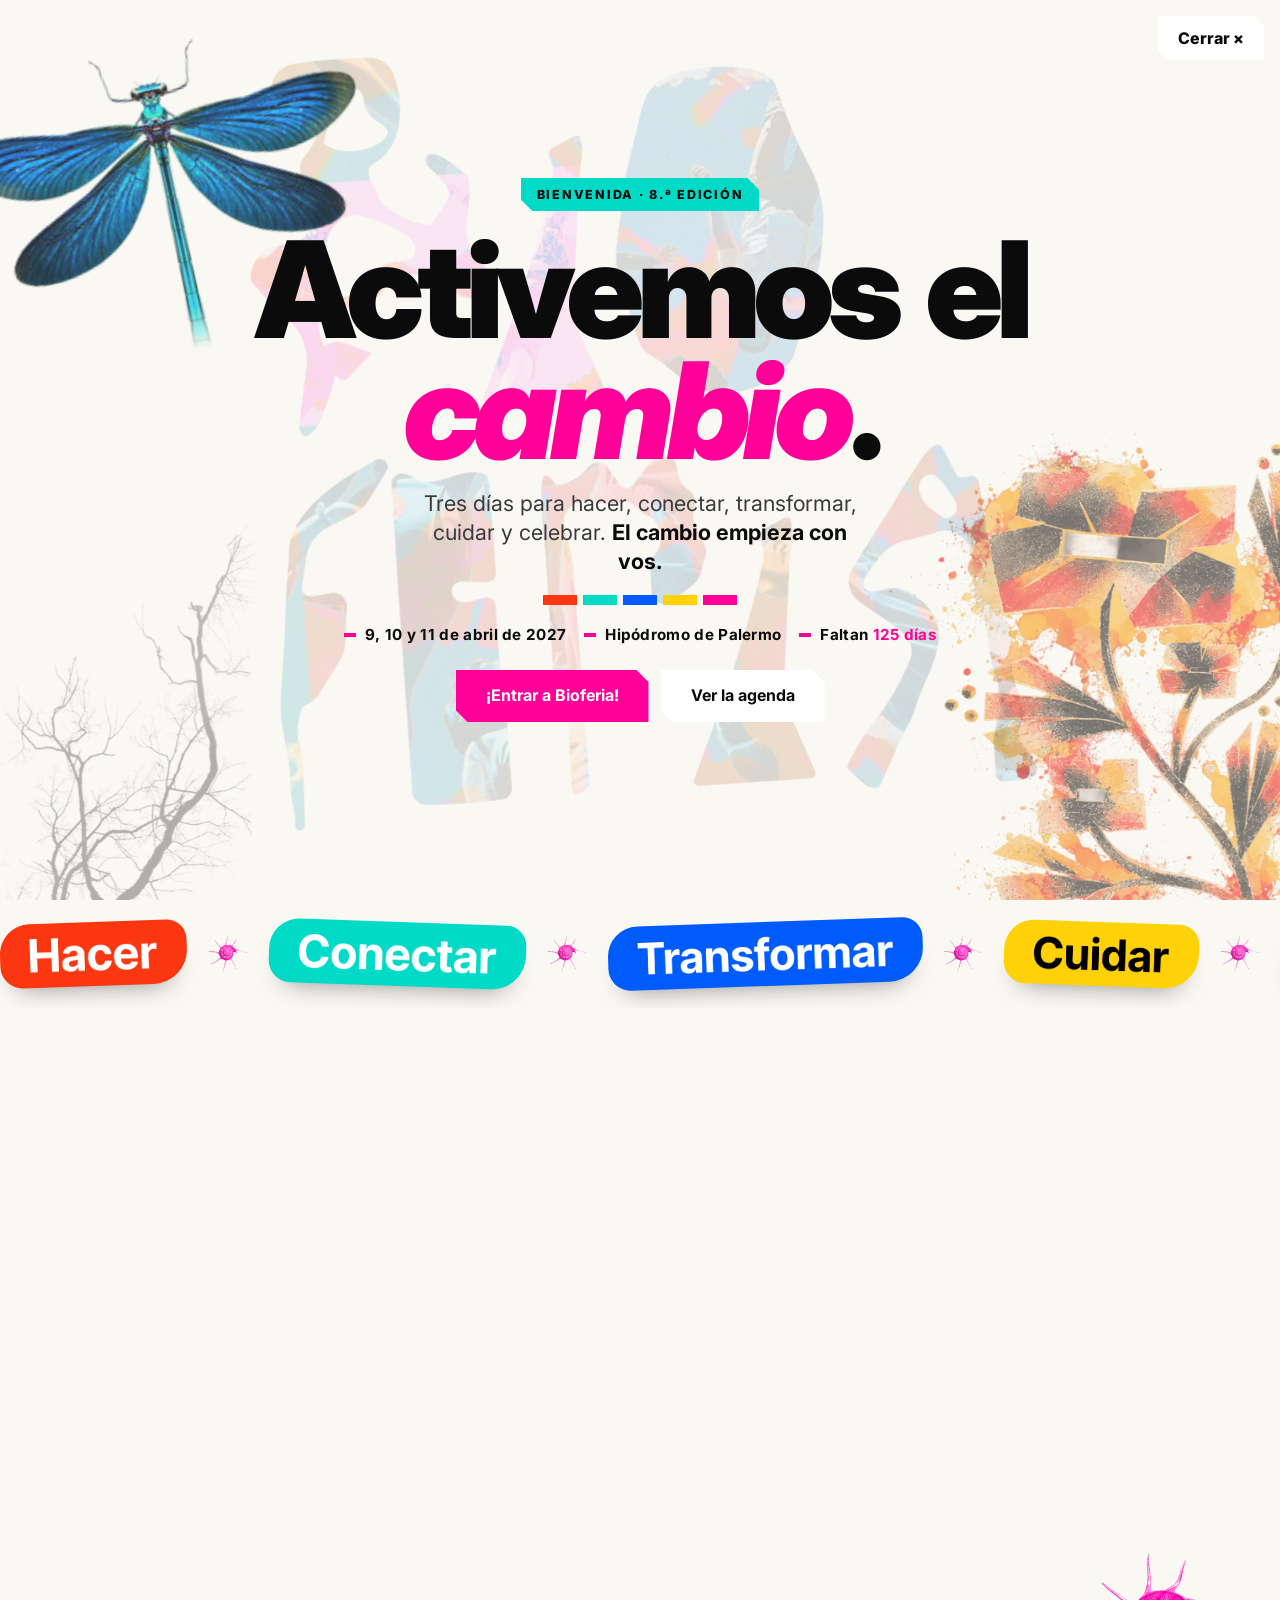
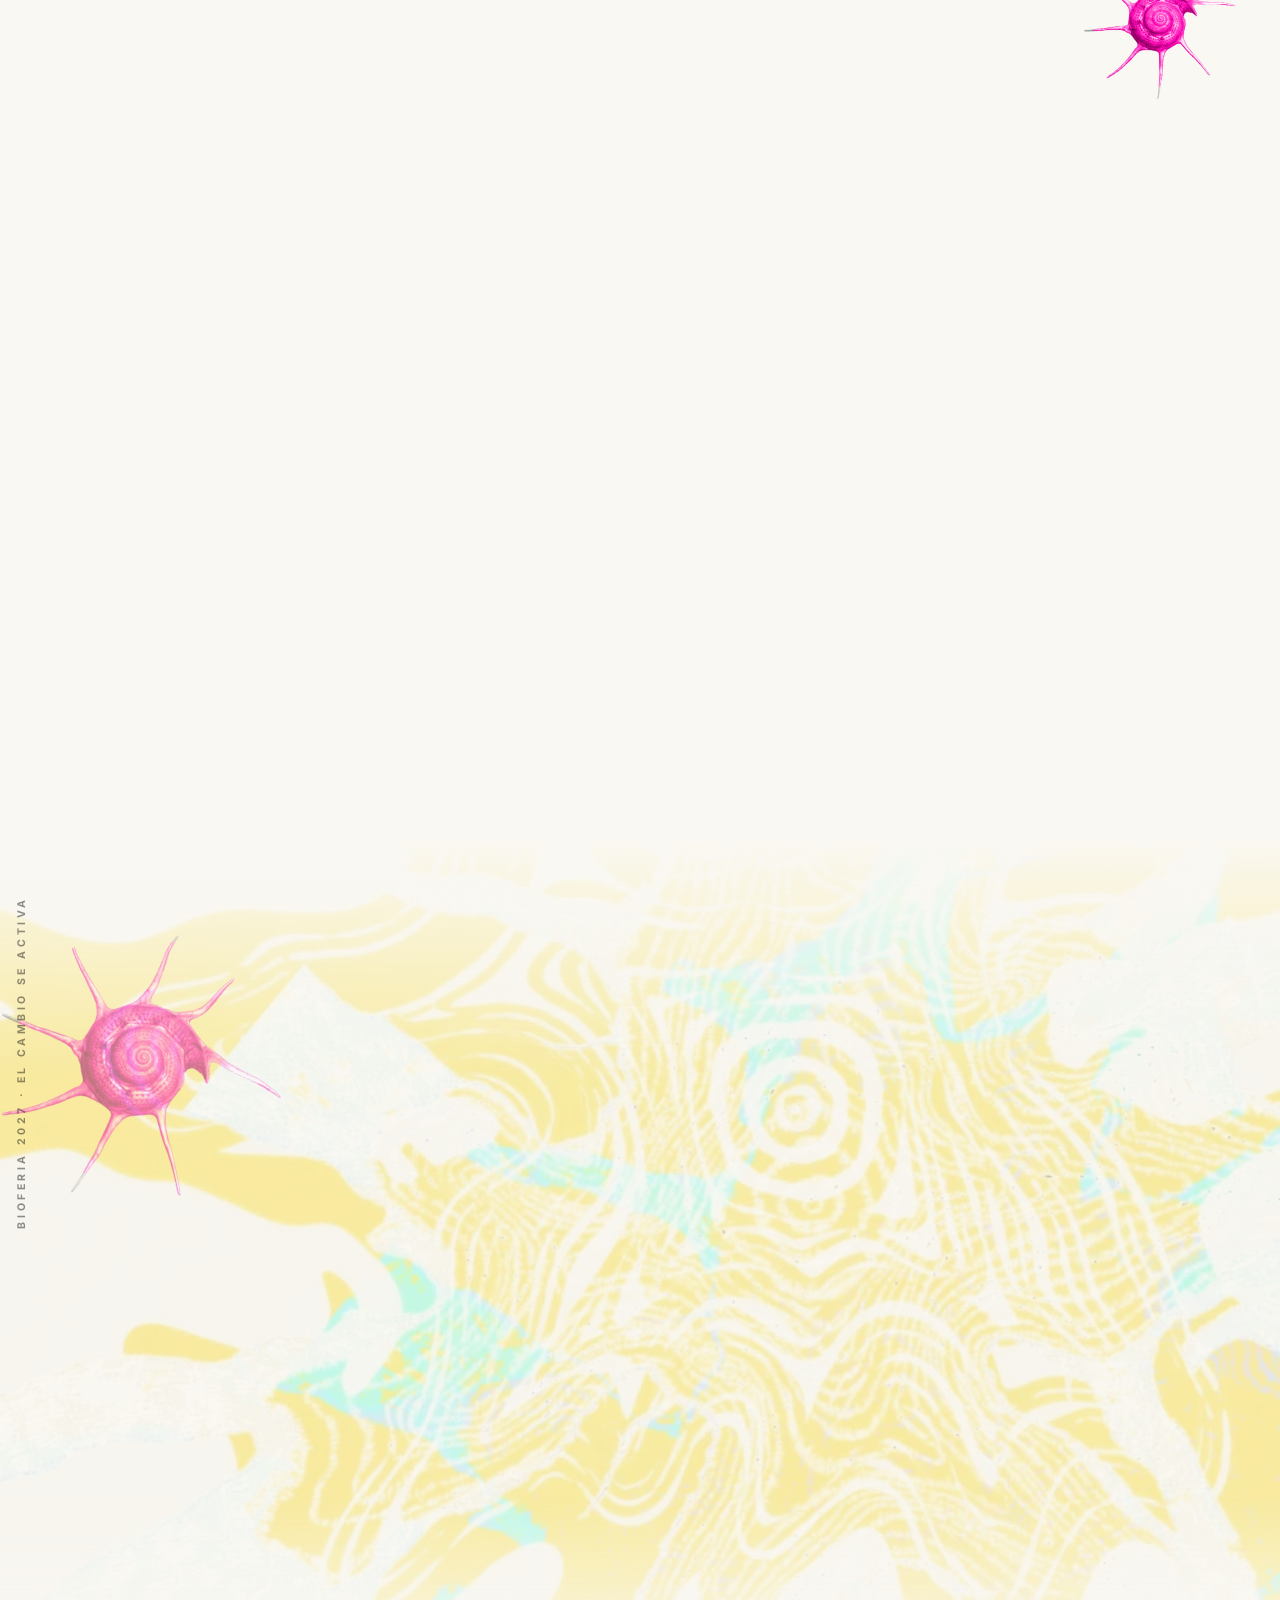
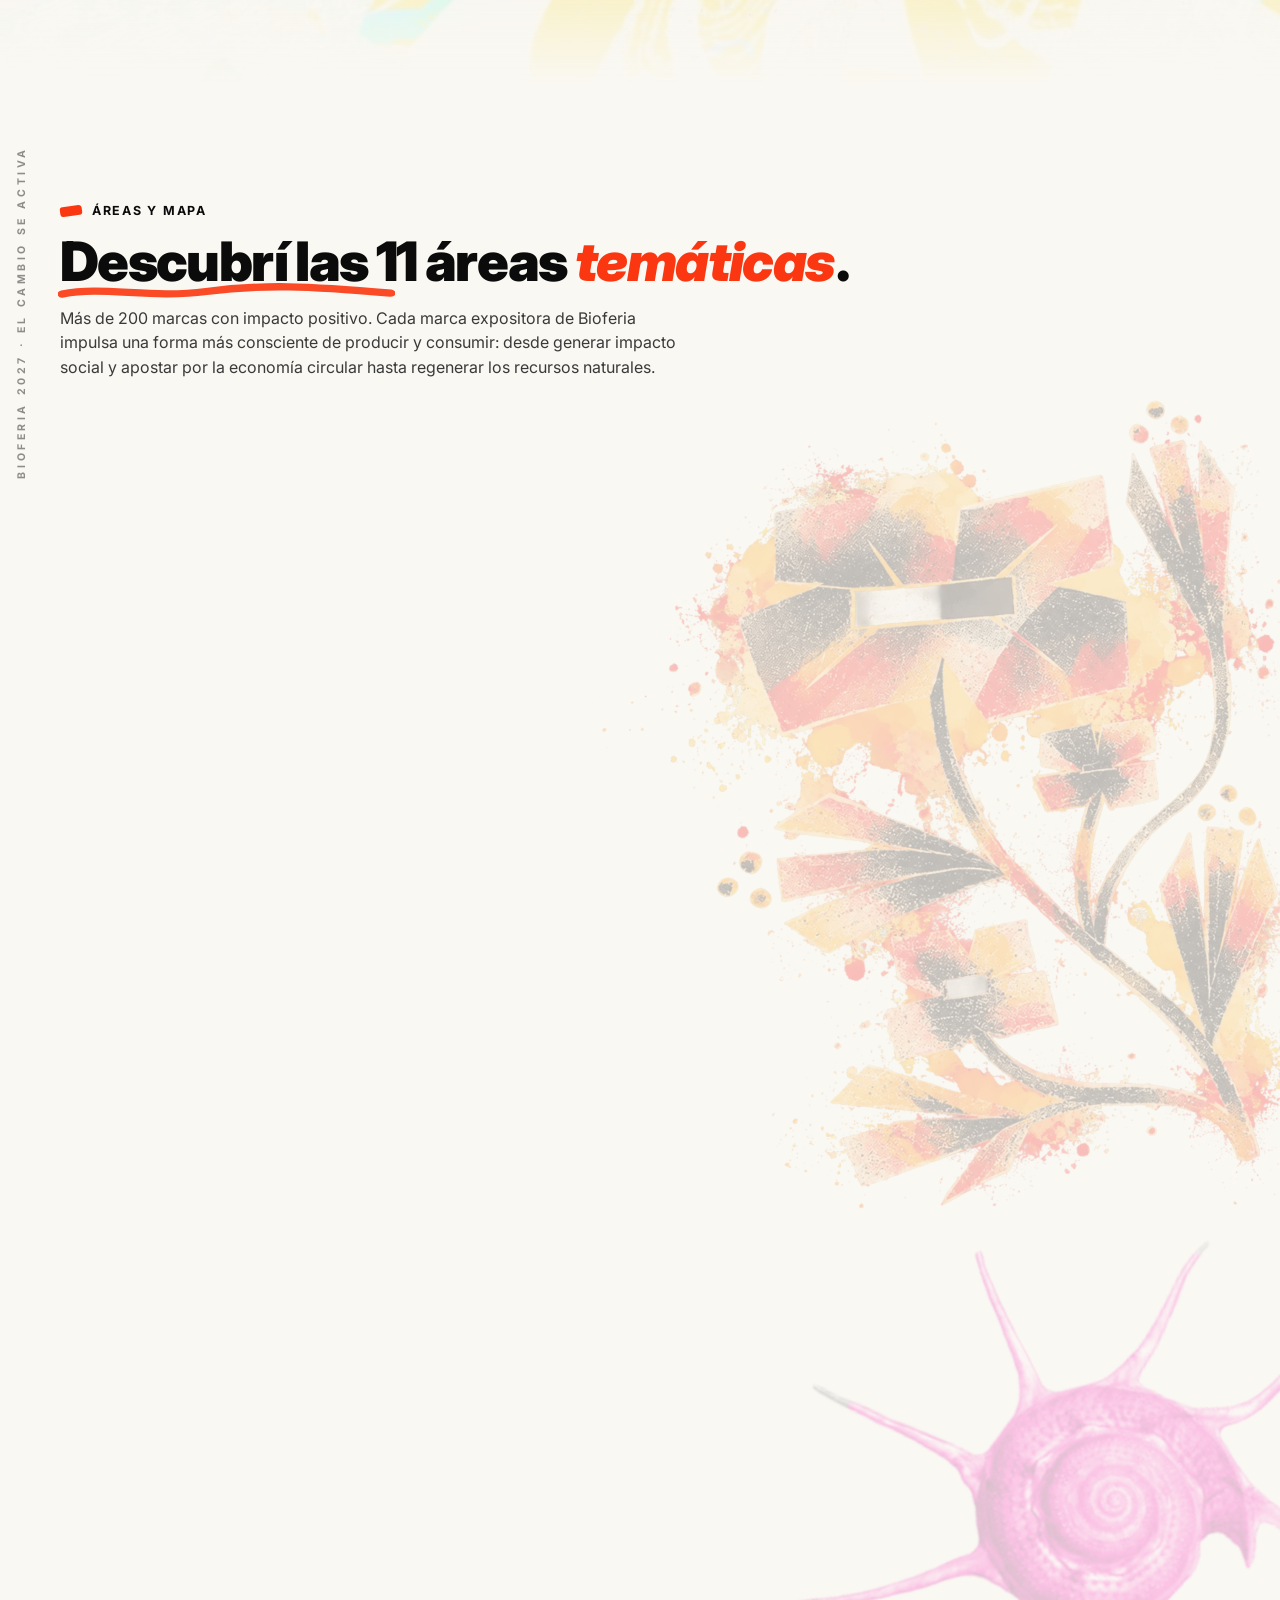
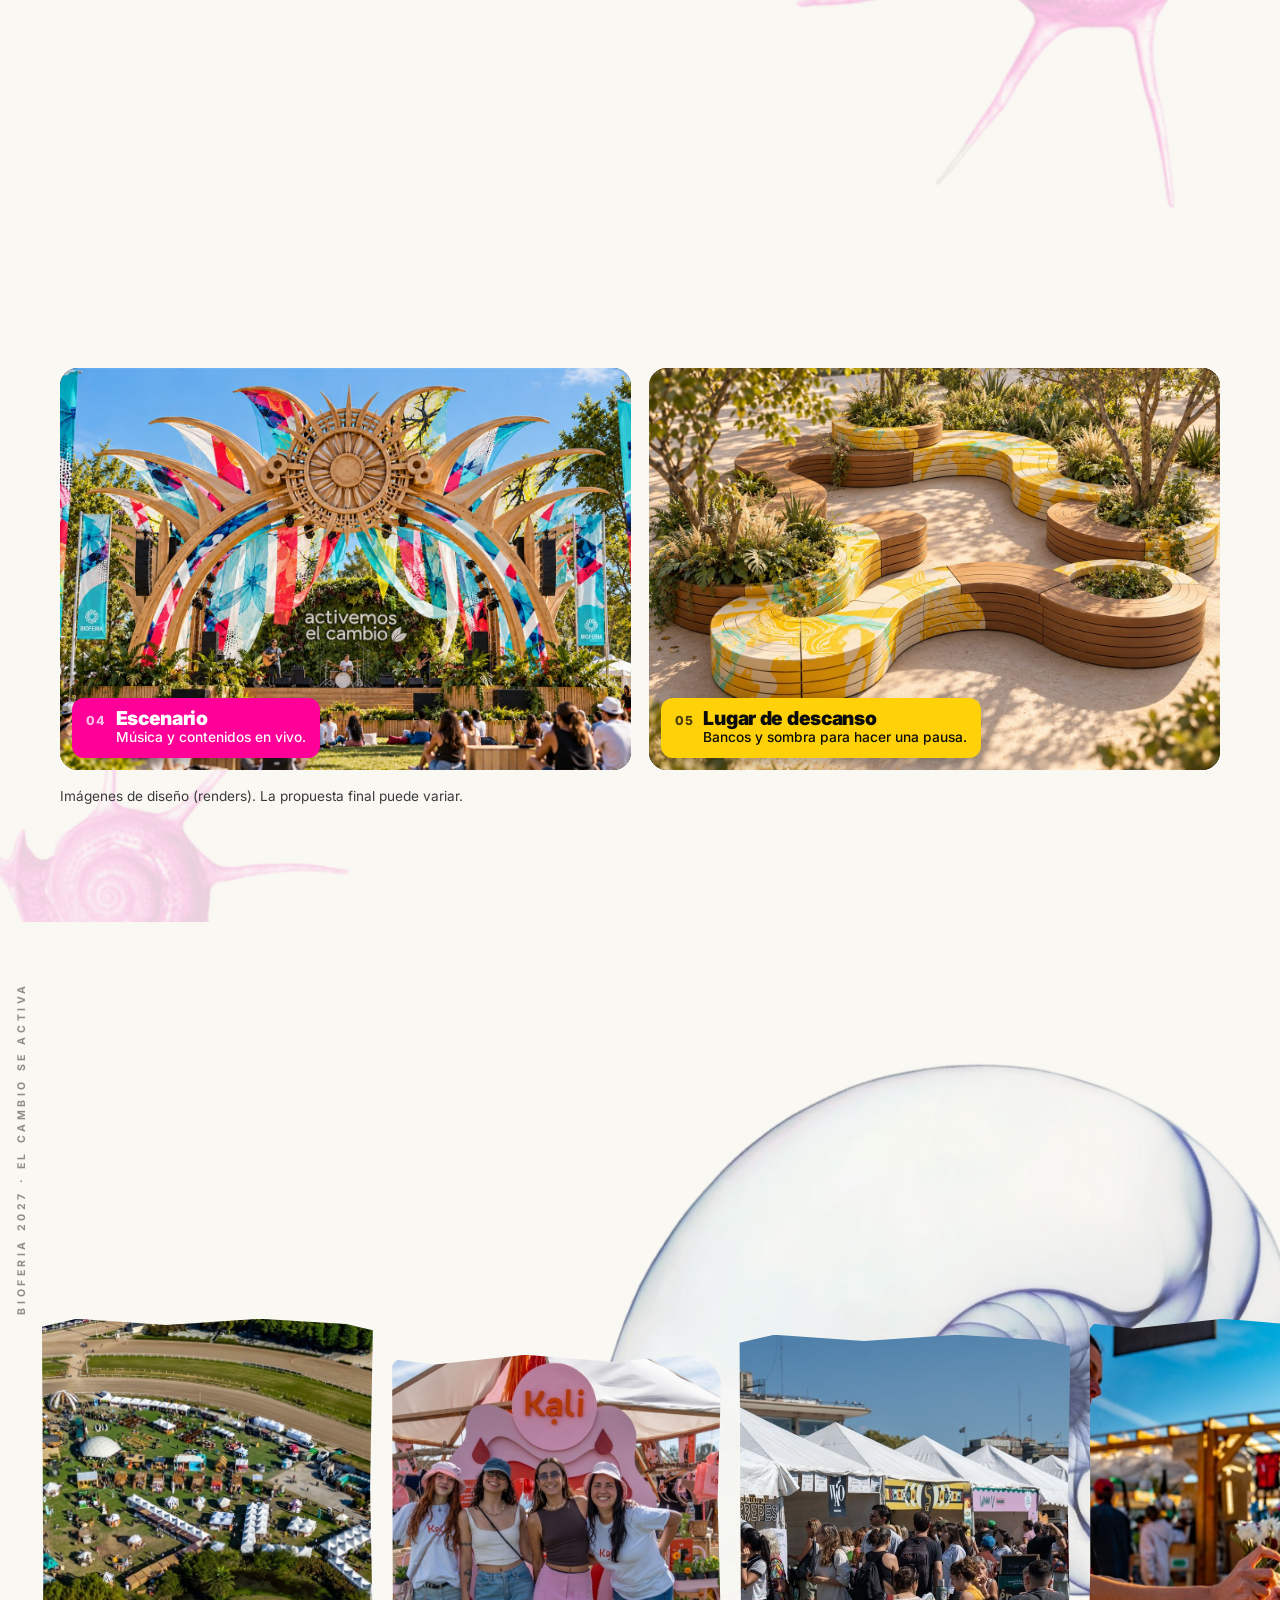
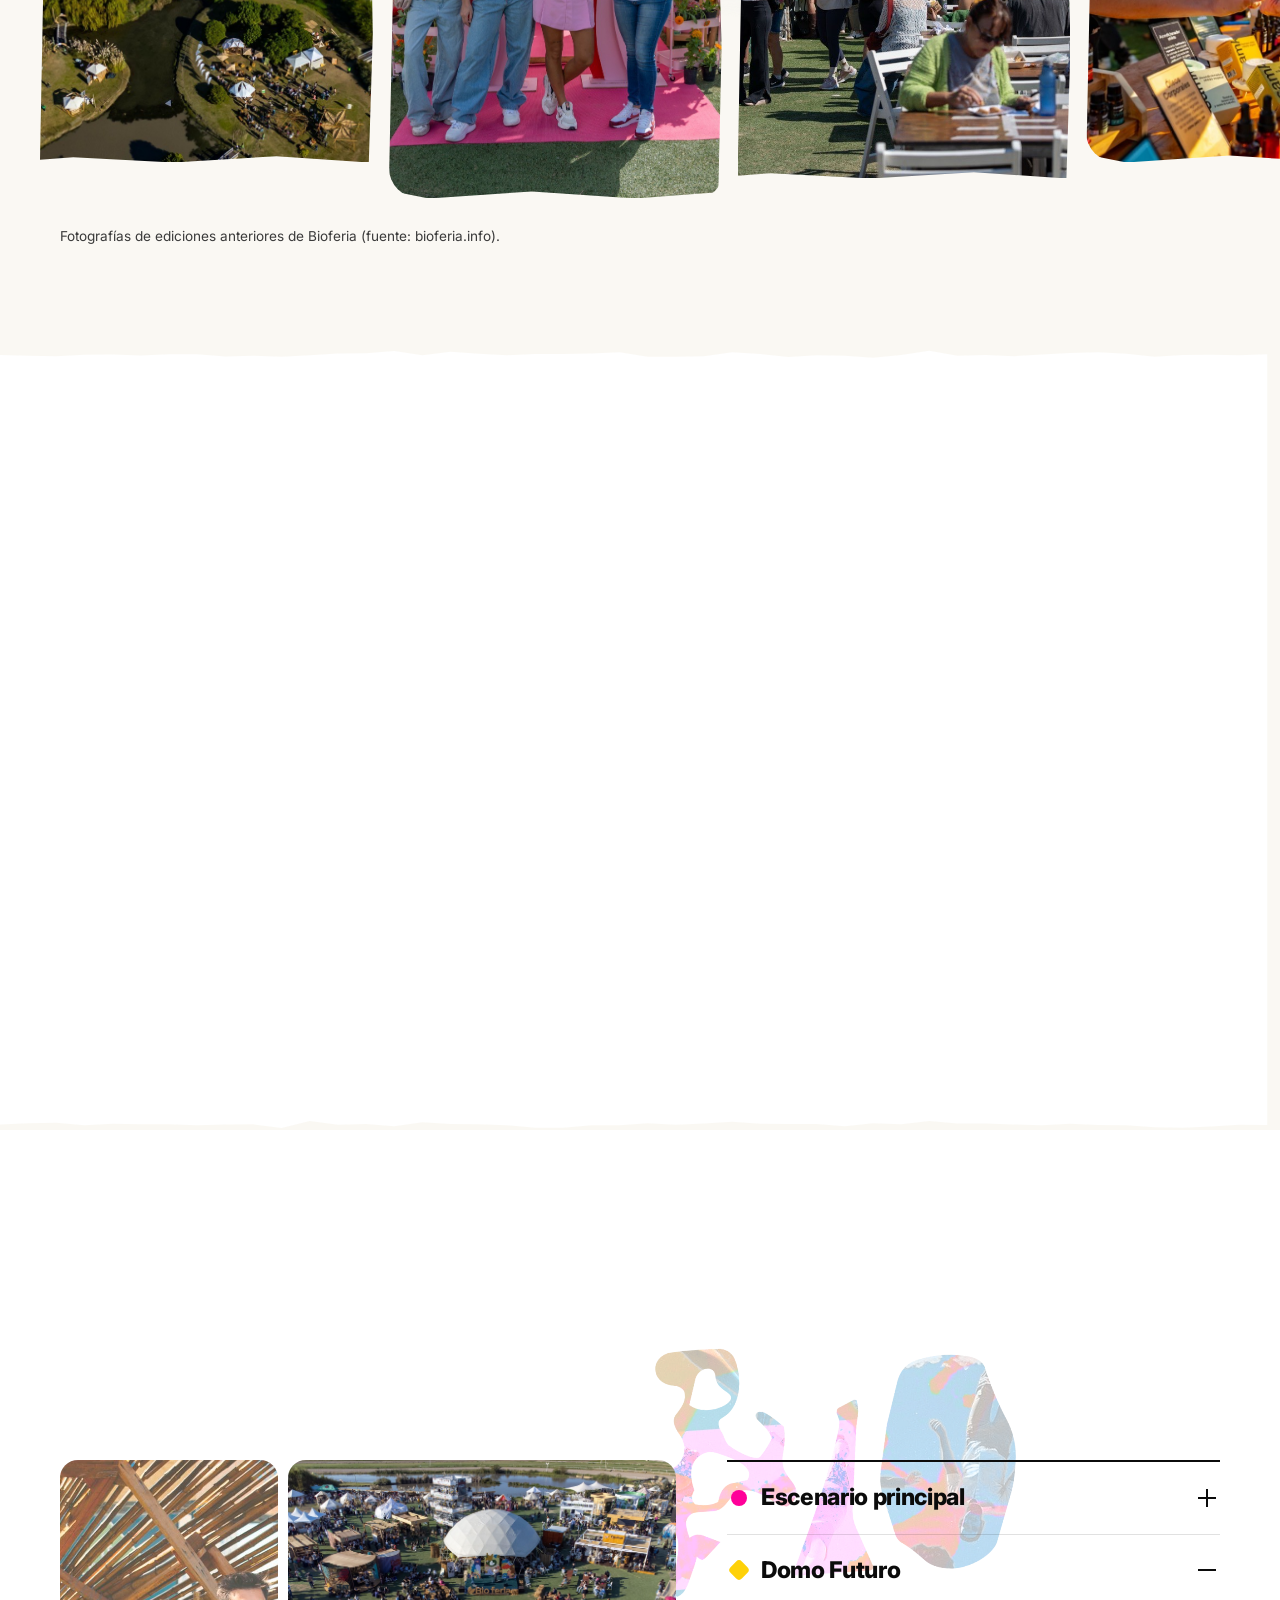
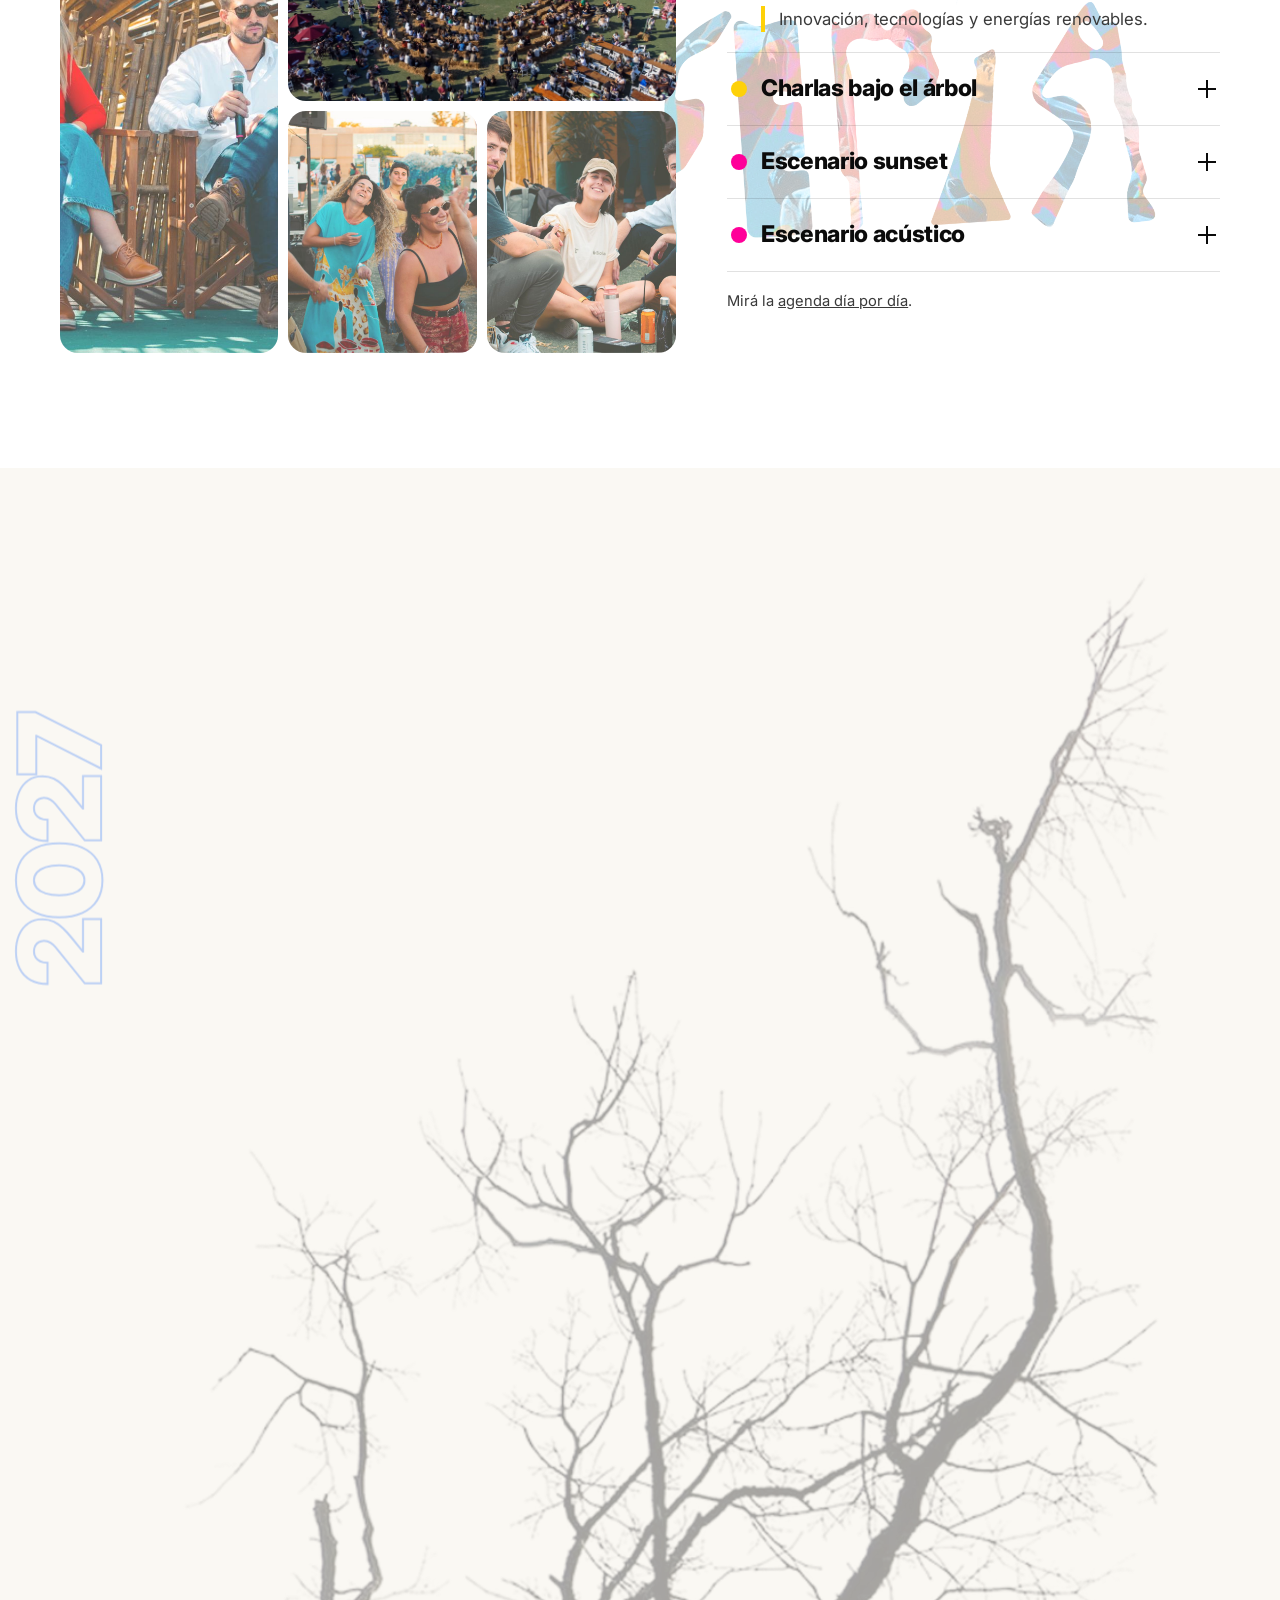
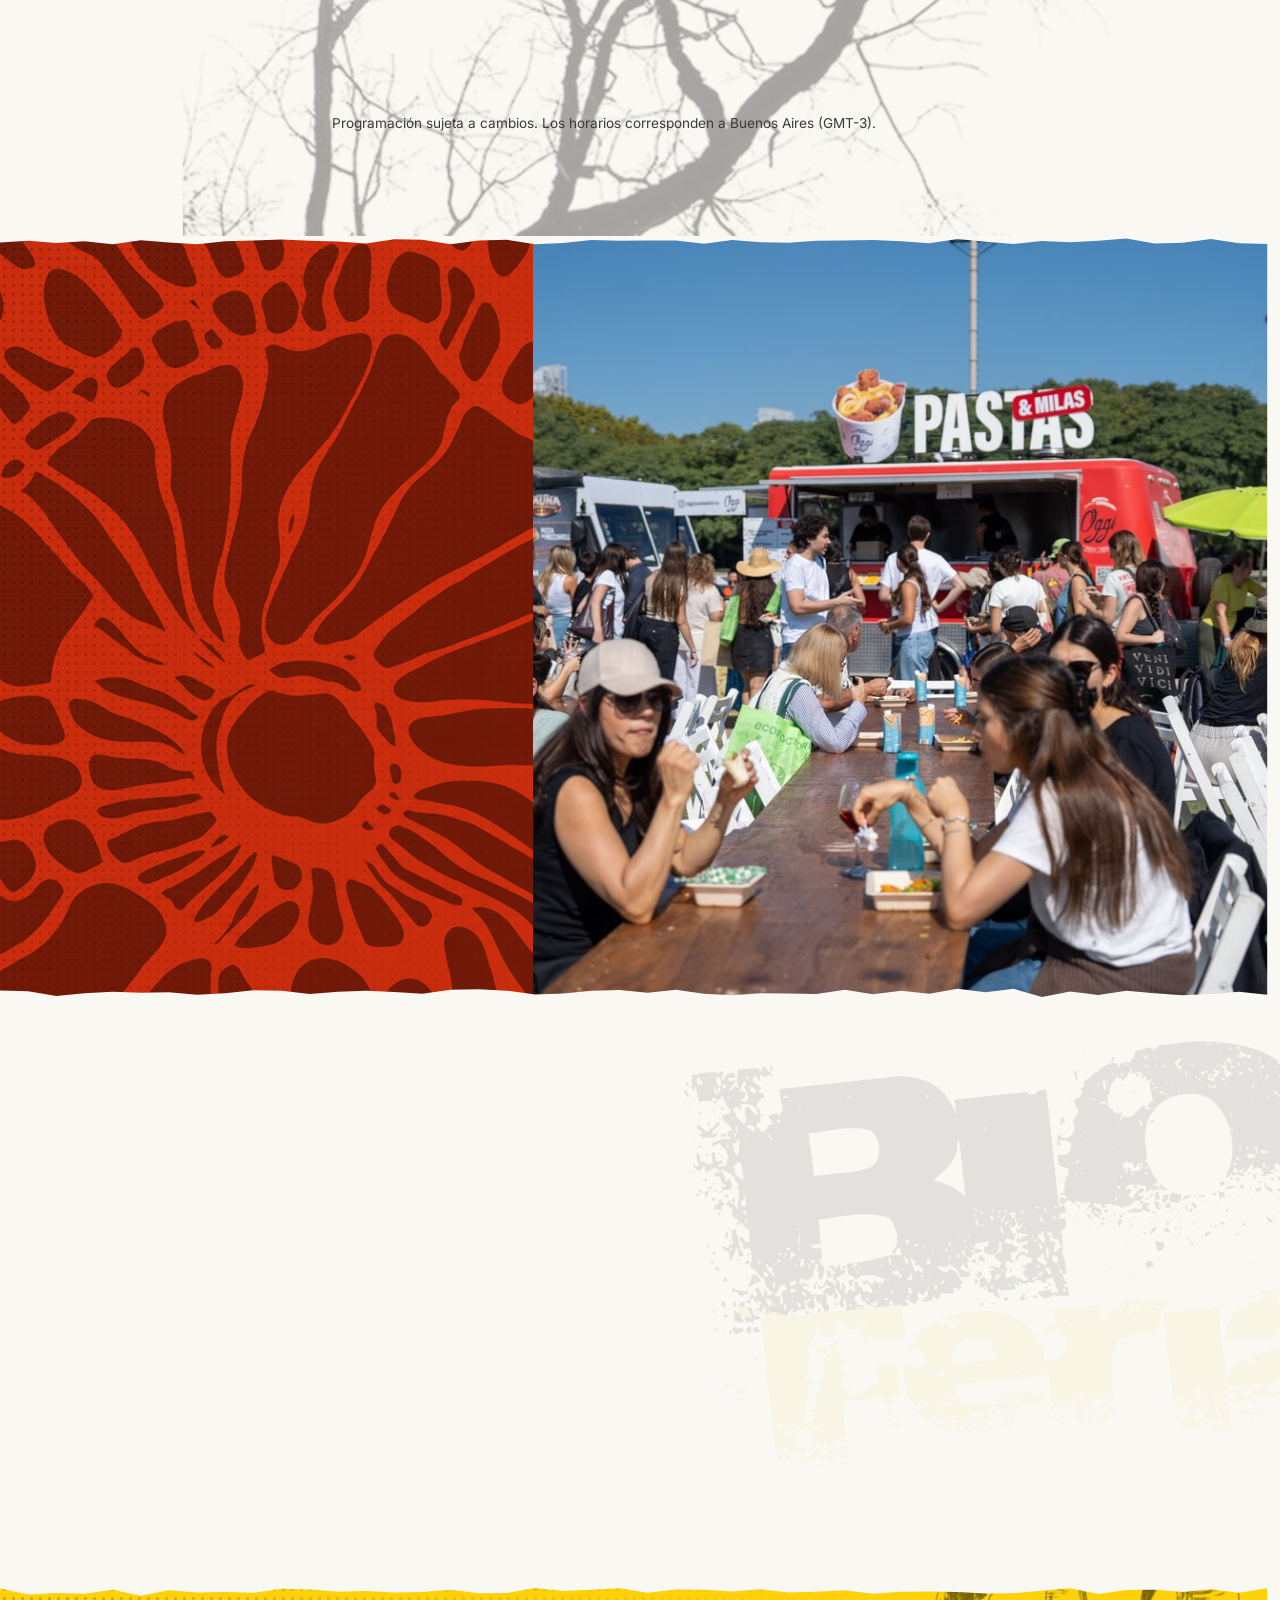
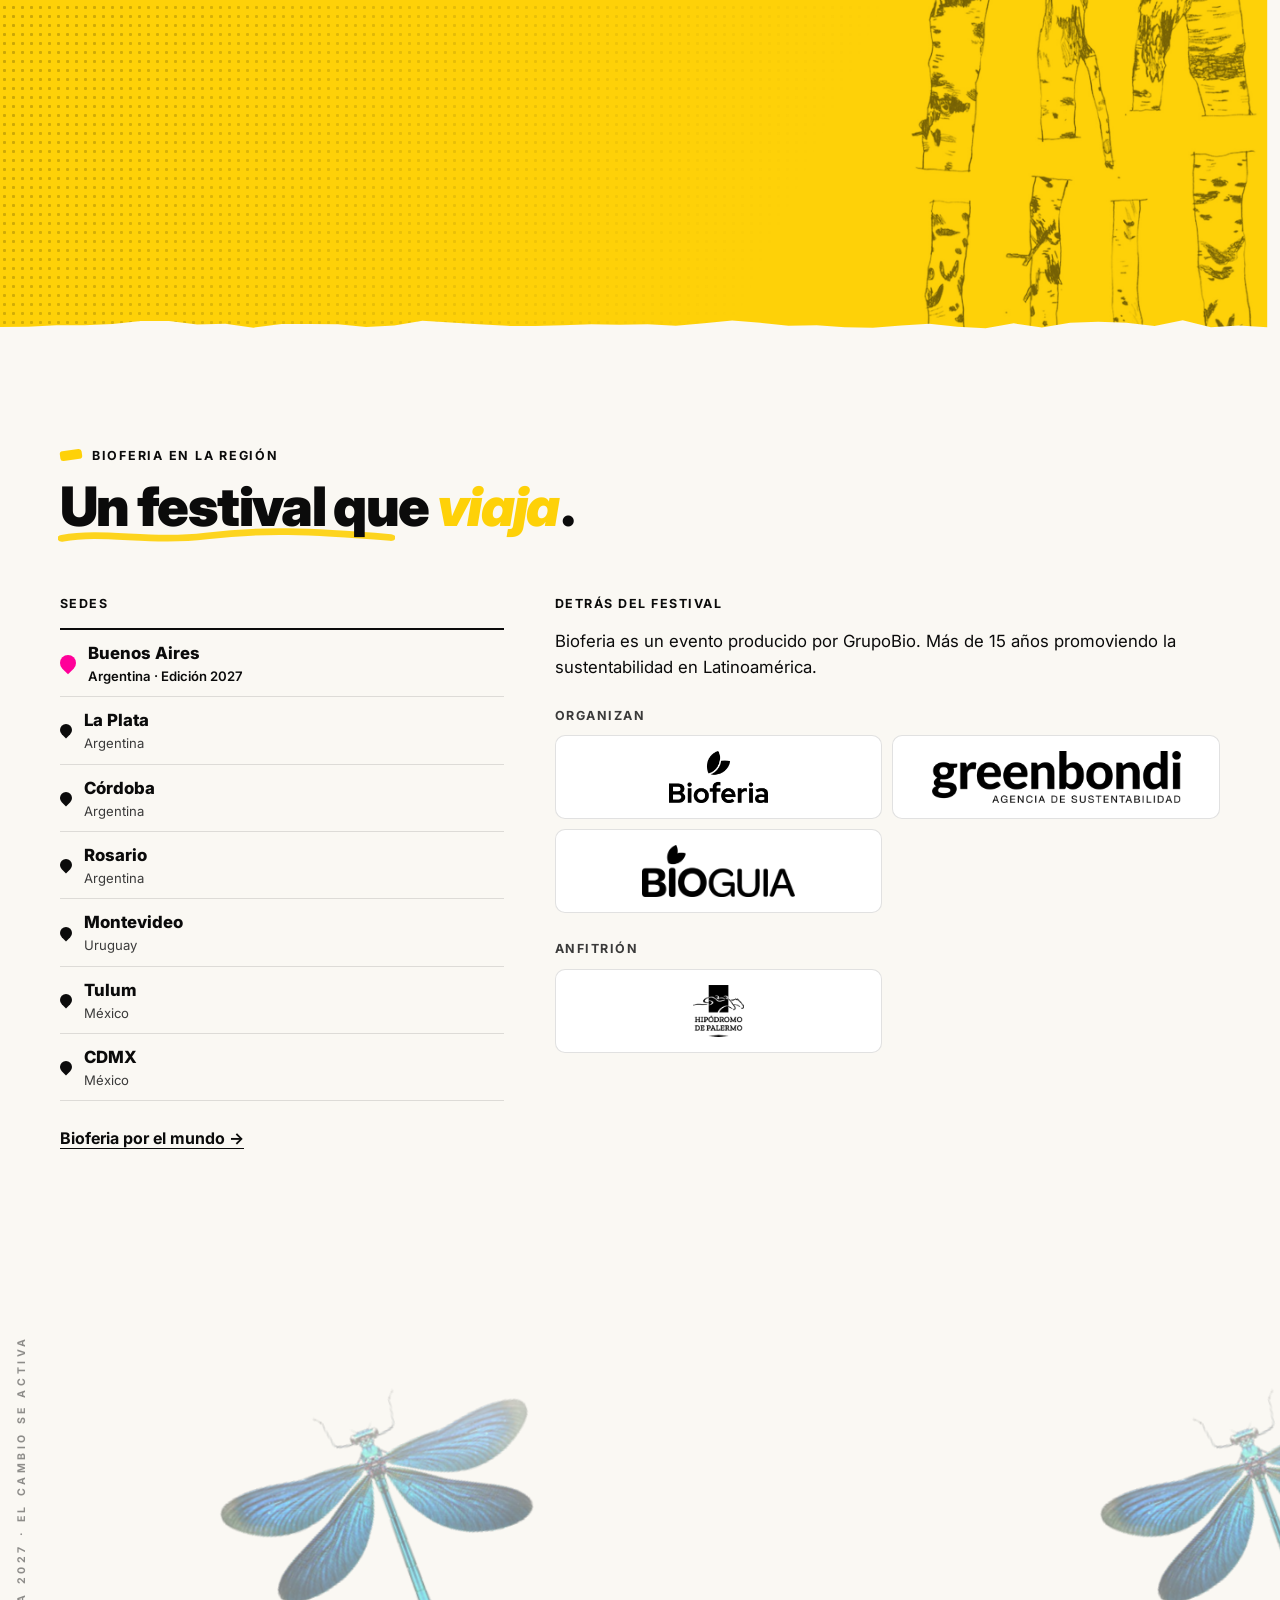
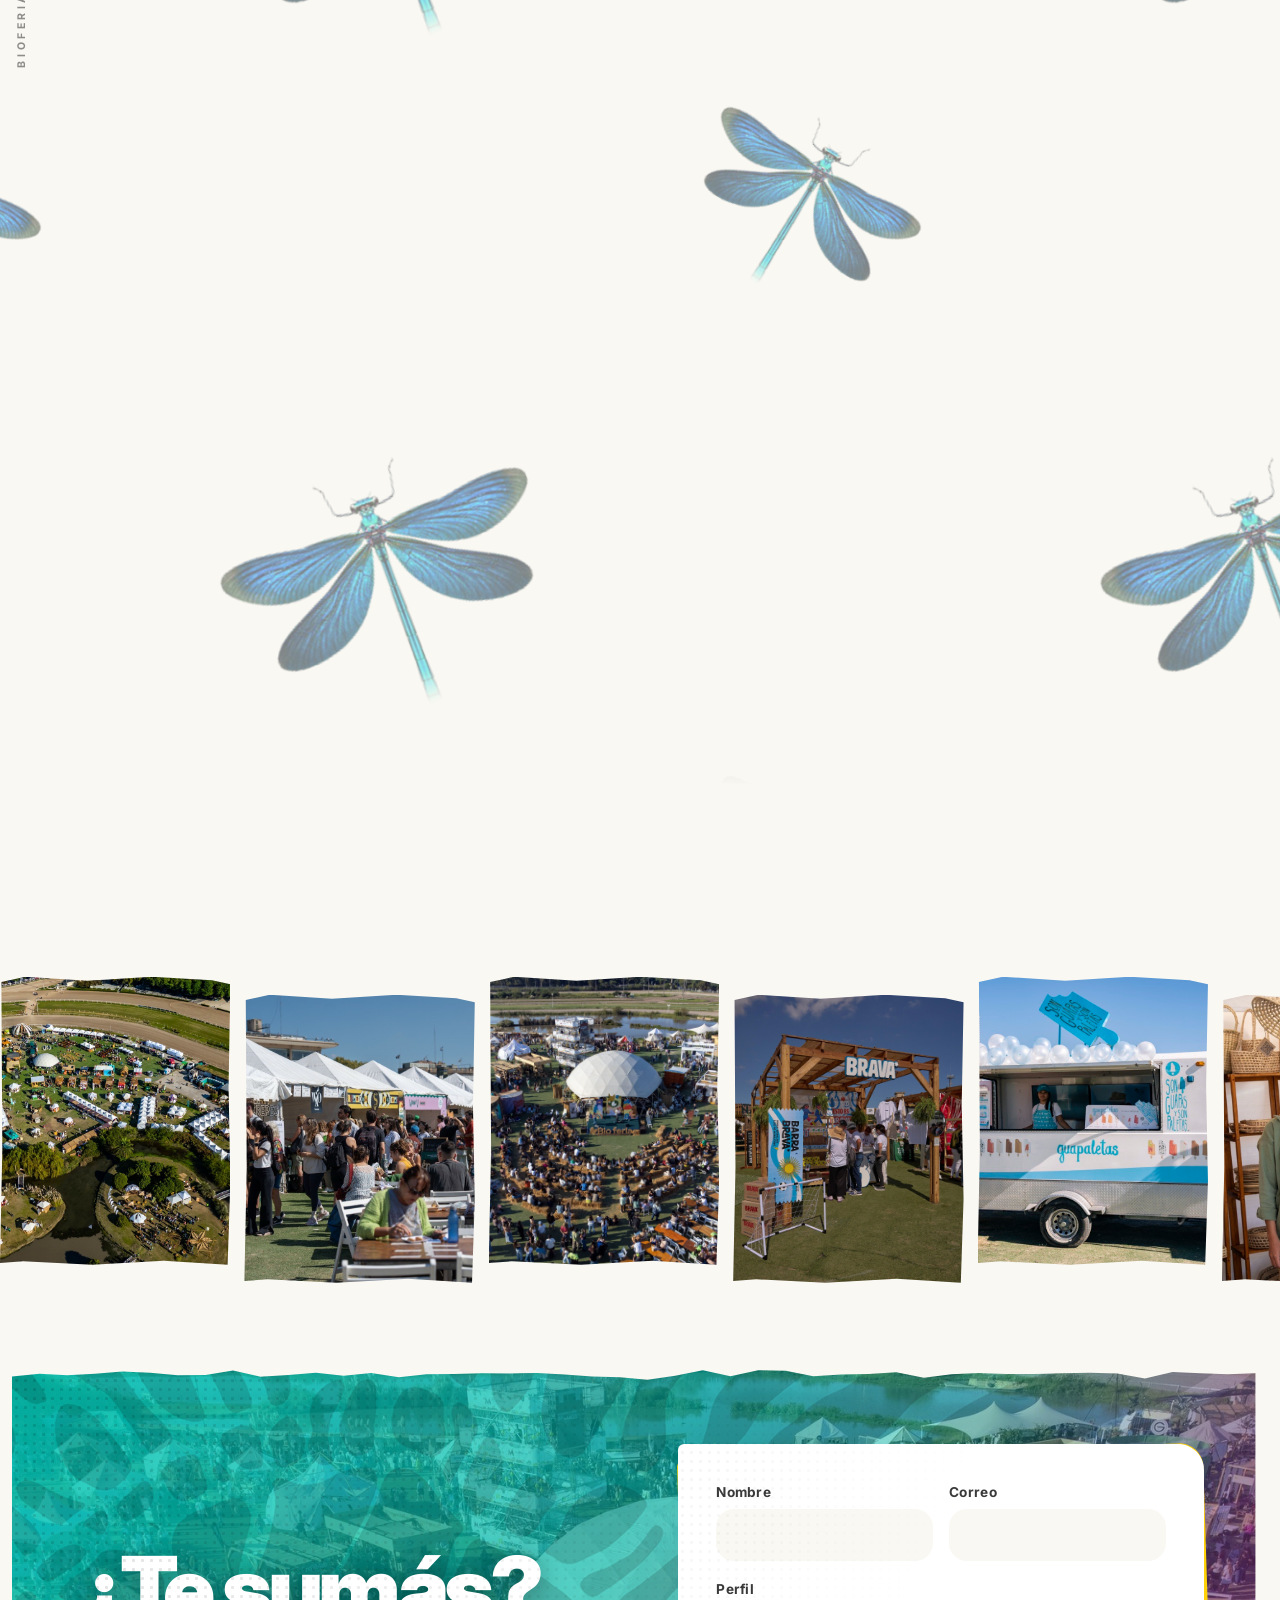
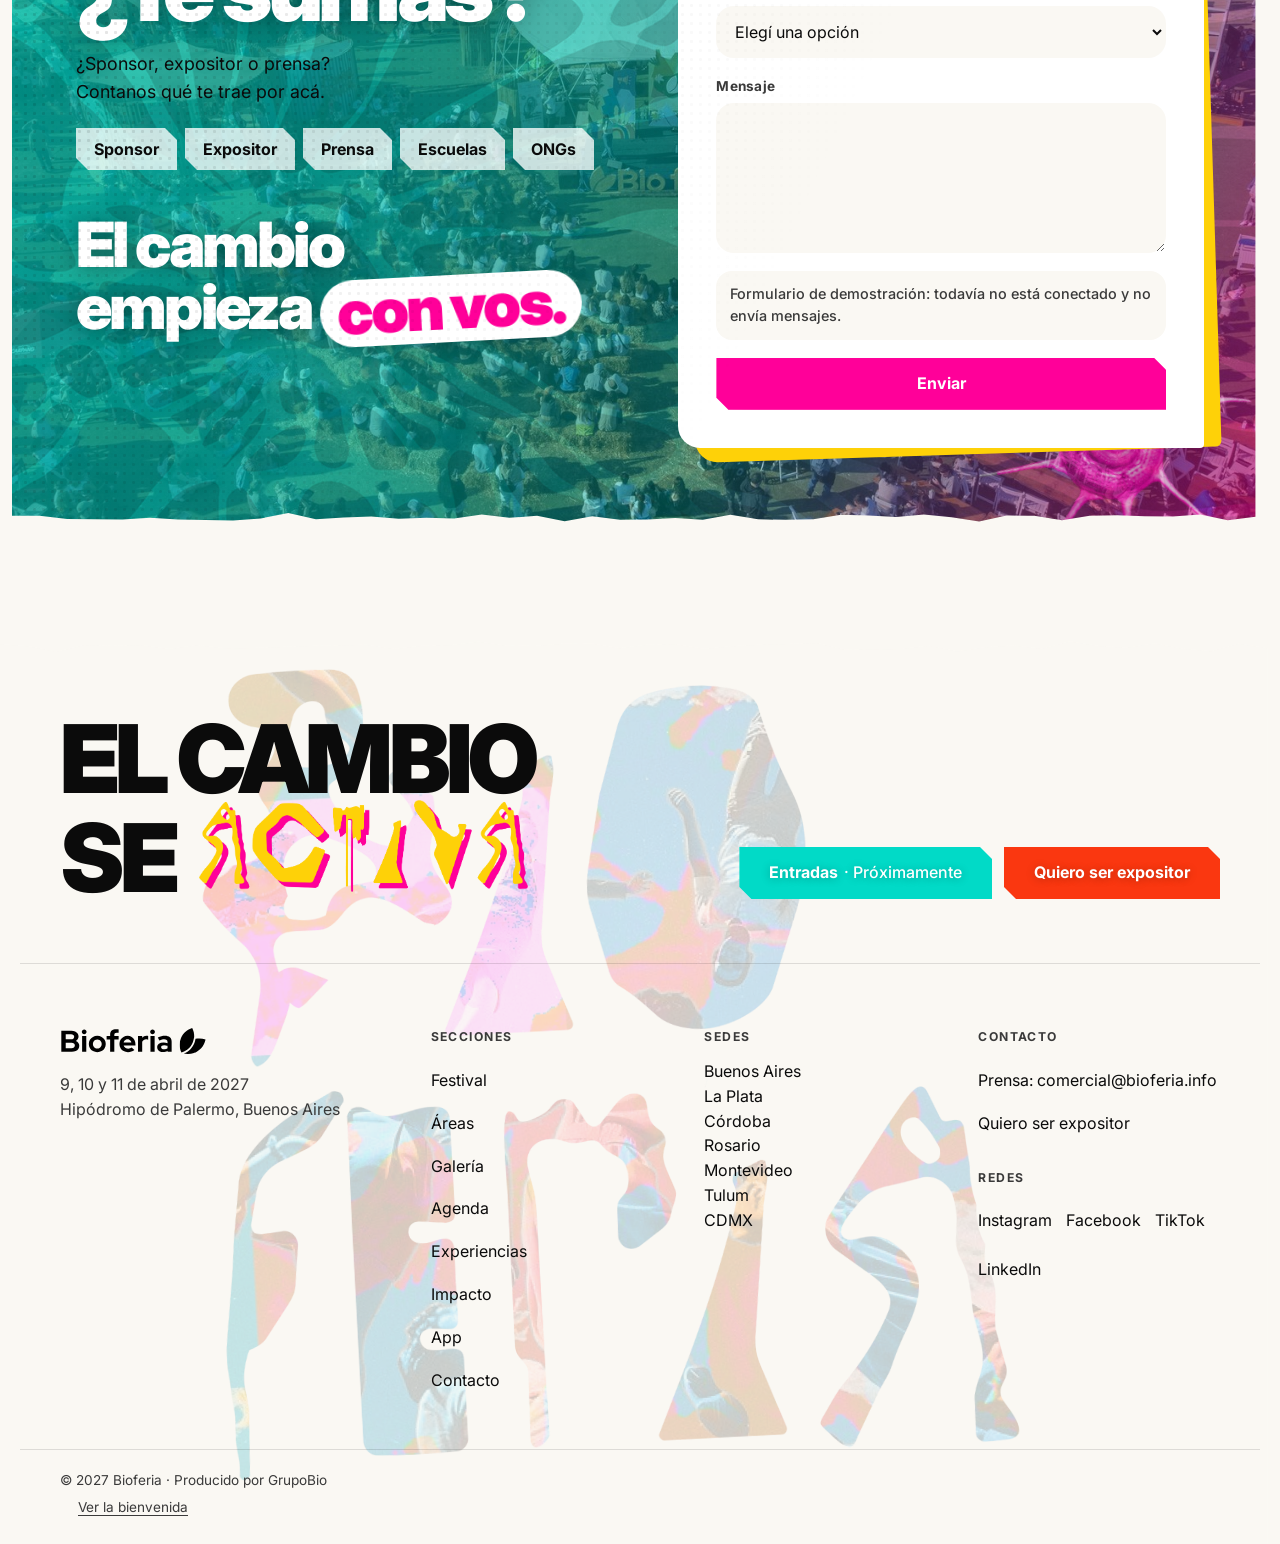
==== index.html @ c6e6047a "Add files via upload" ====
<!doctype html>
<html lang="es-AR">
<head>
  <meta charset="utf-8">
  <meta name="viewport" content="width=device-width, initial-scale=1">
  <title>Bioferia BA 2027 · 9, 10 y 11 de abril · Hipódromo de Palermo</title>
  <meta name="description" content="Vuelve el festival de sustentabilidad más grande de Latinoamérica. 8.ª edición, 9, 10 y 11 de abril de 2027 en el Hipódromo de Palermo, Buenos Aires.">
  <meta name="theme-color" content="#FAF8F3">
  <link rel="icon" href="assets/logos/favicon.svg" type="image/svg+xml">
  <meta property="og:type" content="website">
  <meta property="og:locale" content="es_AR">
  <meta property="og:title" content="Bioferia BA 2027 · El cambio se activa">
  <meta property="og:description" content="9, 10 y 11 de abril de 2027 en el Hipódromo de Palermo. El festival de sustentabilidad más grande de Latinoamérica.">
  <meta name="twitter:card" content="summary_large_image">

  <!-- Tipografía de reemplazo hasta tener Kind Sans (ver styles.css, bloque TIPOGRAFÍA) -->
  <link rel="preconnect" href="https://fonts.googleapis.com">
  <link rel="preconnect" href="https://fonts.gstatic.com" crossorigin>
  <link href="https://fonts.googleapis.com/css2?family=Inter:wght@400;500;600;700;800;900&display=swap" rel="stylesheet">

  <link rel="stylesheet" href="styles.css">
  <link rel="stylesheet" href="extras.css">
  <link rel="stylesheet" href="lenguaje.css">
  <link rel="stylesheet" href="bienvenida.css">
  <script src="content.js" defer></script>
  <script src="main.js" defer></script>
  <script src="extras.js" defer></script>
  <script src="lenguaje.js" defer></script>
  <script src="bienvenida.js" defer></script>
</head>
<body>
  <a class="skip" href="#contenido">Saltar al contenido</a>

  <div class="progress" aria-hidden="true"><i></i></div>
  <header class="site-header" data-render="header"></header>

  <main id="contenido">
    <section class="hero" id="festival" aria-labelledby="hero-title" data-render="hero"></section>
    <section class="intro" aria-labelledby="intro-title" data-render="presentacion"></section>
    <section class="areas" id="areas" aria-labelledby="areas-title" data-render="areas"></section>
    <section class="espacios" id="espacios" aria-labelledby="espacios-title" data-render="espacios"></section>
    <section class="galeria" id="galeria" aria-labelledby="galeria-title" data-render="galeria"></section>
    <section class="videos" id="videos" aria-labelledby="videos-title" data-render="videos"></section>
    <section class="exp" id="experiencias" aria-labelledby="exp-title" data-render="experiencias"></section>
    <section class="agenda" id="agenda" aria-labelledby="agenda-title" data-render="agenda"></section>
    <section class="gastro" aria-labelledby="gastro-title" data-render="gastronomia"></section>
    <section class="impacto" id="impacto" aria-labelledby="impacto-title" data-render="impacto"></section>
    <section class="region" id="region" aria-labelledby="region-title" data-render="region"></section>
    <section class="apps" id="app" aria-labelledby="apps-title" data-render="apps"></section>
    <section class="contacto" id="contacto" aria-labelledby="contacto-title" data-render="contacto"></section>
  </main>

  <footer class="site-footer" data-render="footer"></footer>

  <dialog class="map-dialog" id="map-dialog" aria-labelledby="map-dialog-title"></dialog>
  <dialog class="lightbox" id="lightbox" aria-labelledby="lightbox-title"></dialog>

  <noscript>
    <p class="noscript">Esta página necesita JavaScript para mostrar sus contenidos. Bioferia BA 2027: 9, 10 y 11 de abril de 2027, Hipódromo de Palermo, Buenos Aires. Contacto: comercial@bioferia.info</p>
  </noscript>
</body>
</html>
---- styles.css ----
/* =========================================================
   BIOFERIA 2027 · EL CAMBIO SE ACTIVA
   Principio visual: el contacto transforma.
   ========================================================= */

/* ---------- TIPOGRAFÍA ----------
   Cuando tengan Kind Sans con licencia web, copien los .woff2 a assets/fonts/
   y descomenten este bloque. El stack ya la pone primera.

@font-face { font-family: "Kind Sans"; src: url("assets/fonts/KindSans-Regular.woff2") format("woff2"); font-weight: 400; font-display: swap; }
@font-face { font-family: "Kind Sans"; src: url("assets/fonts/KindSans-Medium.woff2") format("woff2"); font-weight: 500; font-display: swap; }
@font-face { font-family: "Kind Sans"; src: url("assets/fonts/KindSans-Bold.woff2") format("woff2"); font-weight: 700; font-display: swap; }
@font-face { font-family: "Kind Sans"; src: url("assets/fonts/KindSans-Black.woff2") format("woff2"); font-weight: 900; font-display: swap; }
*/

:root {
  /* Paleta de marca */
  --rojo: #FA3710;      /* Fuego · Hacer · Energía */
  --turquesa: #01DAC7;  /* Aire · Conectar · Circulación */
  --azul: #005BFC;      /* Agua · Transformar · Movimiento */
  --amarillo: #FED108;  /* Tierra · Cuidar · Sostén */
  --rosa: #FF0099;      /* Corazón · Celebrar · Encuentro */

  --ink: #0B0B0B;
  --ink-2: #3A3A3A;
  --paper: #FAF8F3;
  --white: #FFFFFF;
  --line: #0B0B0B1F;

  --font-sans: "Kind Sans", "Inter", system-ui, -apple-system, "Segoe UI", Roboto, sans-serif;

  --wrap: 1240px;
  --gutter: clamp(16px, 4vw, 40px);
  --header-h: 64px;
  --r: 18px;
  --r-sm: 10px;
  --sec-y: clamp(64px, 9vw, 120px);
  --ease: cubic-bezier(.2, .7, .2, 1);
}

/* ---------- base ---------- */

*, *::before, *::after { box-sizing: border-box; }
html { scroll-behavior: smooth; scroll-padding-top: calc(var(--header-h) + 12px); -webkit-text-size-adjust: 100%; }
html, body { overflow-x: clip; }
body {
  margin: 0;
  font-family: var(--font-sans);
  font-size: 1rem;
  line-height: 1.55;
  color: var(--ink);
  background: var(--paper);
  -webkit-font-smoothing: antialiased;
}
img { display: block; max-width: 100%; height: auto; }
a { color: inherit; }
ul, ol { margin: 0; padding: 0; list-style: none; }
h1, h2, h3, h4, p, figure, dl, dd { margin: 0; }
button, input, select, textarea { font: inherit; color: inherit; }
button { cursor: pointer; }

:focus-visible { outline: 3px solid var(--azul); outline-offset: 3px; border-radius: 4px; }

.sr-only {
  position: absolute !important; width: 1px; height: 1px; padding: 0; margin: -1px;
  overflow: hidden; clip: rect(0 0 0 0); white-space: nowrap; border: 0;
}
.skip {
  position: absolute; left: 12px; top: -60px; z-index: 100;
  background: var(--ink); color: var(--white); padding: 10px 16px; border-radius: var(--r-sm);
  font-weight: 700; text-decoration: none;
}
.skip:focus { top: 12px; }
.noscript { padding: 120px var(--gutter); font-size: 1.1rem; }

.wrap { width: 100%; max-width: var(--wrap); margin-inline: auto; padding-inline: var(--gutter); }

.cover { width: 100%; height: 100%; object-fit: cover; }

/* colores de bloque con texto de contraste correcto */
.bg-rojo { background: var(--rojo); color: var(--ink); }
.bg-turquesa { background: var(--turquesa); color: var(--ink); }
.bg-azul { background: var(--azul); color: var(--white); }
.bg-amarillo { background: var(--amarillo); color: var(--ink); }
.bg-rosa { background: var(--rosa); color: var(--ink); }

/* ---------- tipografía de sistema ---------- */

.eyebrow {
  display: inline-flex; align-items: center; gap: 10px;
  font-size: .78rem; font-weight: 700; letter-spacing: .14em; text-transform: uppercase;
  margin-bottom: 14px;
}
.eyebrow::before { content: ""; width: 22px; height: 10px; border-radius: 3px; background: var(--eb, var(--rosa)); transform: rotate(-8deg); }
/* cada sección toma un color de la paleta para su marca */
.areas { --eb: var(--rojo); }
.exp { --eb: var(--rosa); }
.gastro { --eb: var(--rojo); }
.impacto { --eb: var(--amarillo); }
.region { --eb: var(--amarillo); }
.h2 {
  font-size: clamp(2rem, 4.4vw, 3.4rem);
  font-weight: 900; line-height: 1.02; letter-spacing: -.03em;
  text-wrap: balance;
}
.lead { font-size: clamp(1.05rem, 1.4vw, 1.2rem); color: var(--ink-2); max-width: 60ch; }
.mini { font-size: .78rem; font-weight: 700; letter-spacing: .12em; text-transform: uppercase; margin-bottom: 14px; }

.sec-head { margin-bottom: clamp(28px, 4vw, 48px); max-width: 820px; }
.sec-head__text { margin-top: 16px; color: var(--ink-2); max-width: 62ch; }

/* ---------- botones ---------- */

.btn {
  display: inline-flex; align-items: center; justify-content: center; gap: .35em;
  min-height: 52px; padding: 0 24px;
  border: 2px solid var(--ink); border-radius: var(--r-sm);
  font-weight: 700; font-size: 1rem; line-height: 1.1; text-decoration: none; text-align: center;
  transition: transform .2s var(--ease), background-color .2s, color .2s;
}
.btn:hover { transform: translateY(-2px); }
.btn--sm { min-height: 42px; padding: 0 16px; font-size: .92rem; }
.btn--block { width: 100%; }
.btn--ticket { background: var(--turquesa); border-color: var(--turquesa); color: var(--ink); }
.btn--outline { background: transparent; }
.btn--outline:hover { background: var(--ink); color: var(--white); }
.btn--dark { background: var(--ink); color: var(--white); }
.btn--dark:hover { background: var(--azul); border-color: var(--azul); }

.btn.is-soon { cursor: default; }
.btn.is-soon:hover { transform: none; }
.btn__soon { font-weight: 500; }
.btn.is-nudged { animation: nudge .4s var(--ease); }
@keyframes nudge { 25% { transform: translateX(-4px); } 50% { transform: translateX(4px); } 75% { transform: translateX(-2px); } }

/* ---------- placeholder de recursos faltantes ---------- */

.ph {
  display: grid; place-content: center; justify-items: center; gap: 8px;
  width: 100%; min-height: 220px; padding: 24px; text-align: center;
  border: 2px dashed #0B0B0B55; border-radius: var(--r);
  background: repeating-linear-gradient(-45deg, #0B0B0B08 0 12px, transparent 12px 24px), var(--white);
  color: var(--ink-2);
}
.ph__tag { font-size: .72rem; font-weight: 700; letter-spacing: .12em; text-transform: uppercase; }
.ph code { font-size: .85rem; background: var(--paper); padding: 4px 8px; border-radius: 6px; word-break: break-all; }

/* =========================================================
   1 · ENCABEZADO
   ========================================================= */

.site-header {
  position: fixed; inset: 0 0 auto; z-index: 50;
  background: color-mix(in srgb, var(--paper) 94%, transparent);
  backdrop-filter: blur(10px); -webkit-backdrop-filter: blur(10px);
  border-bottom: 1px solid transparent;
  transition: border-color .2s;
}
.site-header.is-scrolled, .site-header.is-open { border-bottom-color: var(--line); }
.header__bar { display: flex; align-items: center; gap: 24px; height: var(--header-h); }
.header__logo { display: flex; flex: none; }
.logo { width: 132px; height: auto; }
.header__nav { margin-left: auto; }
.header__nav ul { display: flex; gap: 4px; }
.header__nav a {
  display: block; padding: 8px 12px; border-radius: 8px;
  font-weight: 600; font-size: .95rem; text-decoration: none;
}
.header__nav a:hover { background: #0B0B0B0D; }
.header__nav a[aria-current] { box-shadow: inset 0 -3px 0 var(--rosa); border-radius: 0; }
.header__cta { flex: none; }

.header__burger {
  display: none; margin-left: auto; width: 46px; height: 46px;
  border: 2px solid var(--ink); border-radius: var(--r-sm); background: transparent;
  align-items: center; justify-content: center;
}
.burger { display: grid; gap: 6px; width: 20px; }
.burger i { display: block; height: 2px; background: currentColor; transition: transform .2s var(--ease); }
.is-open .burger i:first-child { transform: translateY(4px) rotate(45deg); }
.is-open .burger i:last-child { transform: translateY(-4px) rotate(-45deg); }

.mobile-menu {
  position: fixed; inset: var(--header-h) 0 0; overflow-y: auto;
  background: var(--paper); padding: 24px var(--gutter) 40px;
  display: flex; flex-direction: column; gap: 32px;
}
.mobile-menu[hidden] { display: none; }
.mobile-menu a:not(.btn) {
  display: block; padding: 14px 0; border-bottom: 1px solid var(--line);
  font-size: 1.6rem; font-weight: 800; letter-spacing: -.02em; text-decoration: none;
}
.mobile-menu__actions { display: grid; gap: 12px; }
body.menu-open { overflow: hidden; }

@media (max-width: 959px) {
  .header__nav, .header__cta { display: none; }
  .header__burger { display: inline-flex; }
}

/* =========================================================
   2 · APERTURA
   ========================================================= */

.hero { padding-top: calc(var(--header-h) + clamp(20px, 4vw, 48px)); padding-bottom: clamp(40px, 6vw, 72px); }
.hero__grid {
  display: grid; gap: 20px clamp(24px, 5vw, 72px);
  grid-template-columns: minmax(0, 1.15fr) minmax(0, .85fr);
  grid-template-areas: "text poster" "actions poster";
  grid-template-rows: auto 1fr;
  align-items: start;
}
.hero__text { grid-area: text; align-self: end; }
.hero__poster { grid-area: poster; }
.hero__actions { grid-area: actions; display: flex; flex-wrap: wrap; gap: 12px; padding-top: 12px; }

.hero__title {
  font-size: clamp(3.1rem, 8.6vw, 8.4rem);
  font-weight: 900; line-height: .86; letter-spacing: -.05em; text-transform: uppercase;
}
.hero__line { display: block; }
.hero__line--mix { display: flex; align-items: baseline; gap: .2em; white-space: nowrap; margin-top: .05em; }

/* Lettering de la identidad (imagen ya coloreada, con su sombra) */
.lettering { display: inline-block; flex: none; line-height: 0; }
.lettering img { display: block; height: .97em; width: auto; max-width: none; }
.js-reveal .hero .lettering img { clip-path: inset(0 100% 0 0); animation: wipe .9s .25s var(--ease) forwards; }
@keyframes wipe { to { clip-path: inset(0 0 0 0); } }

.pin {
  display: inline-block; width: .62em; height: .62em; margin-right: .5em; vertical-align: .02em;
  border-radius: 50% 50% 50% 0; transform: rotate(-45deg); background: var(--amarillo);
}

.hero__facts { margin-top: clamp(24px, 3vw, 36px); display: grid; gap: 2px; }
.hero__ed {
  display: inline-block; margin-bottom: 10px; padding: 4px 10px; border-radius: 6px;
  background: var(--ink); color: var(--white); font-size: .82rem; font-weight: 700; letter-spacing: .1em; text-transform: uppercase;
}
.hero__date { font-size: clamp(1.4rem, 2.4vw, 2rem); font-weight: 800; letter-spacing: -.02em; line-height: 1.15; }
.hero__place { font-size: clamp(1.05rem, 1.6vw, 1.3rem); font-weight: 500; }

.hero__poster { position: relative; justify-self: end; width: 100%; max-width: 520px; }
.hero__img {
  position: relative; z-index: 1;
  width: 100%; height: auto; max-height: calc(100svh - var(--header-h) - 64px);
  object-fit: contain; object-position: right top;
  box-shadow: 0 30px 60px -30px #0B0B0B66;
}
/* forma turquesa detrás del afiche: no se superpone al contenido del afiche */
.shape--disc {
  position: absolute; z-index: 0; width: 46%; aspect-ratio: 1;
  left: -14%; bottom: -6%; border-radius: 50%; background: var(--turquesa);
}

@media (max-width: 799px) {
  .hero__grid { grid-template-columns: minmax(0, 1fr); grid-template-areas: "text" "poster" "actions"; grid-template-rows: auto; }
  .hero__poster { justify-self: center; max-width: min(100%, 360px); margin-top: 8px; }
  .hero__img { max-height: 54svh; object-position: center; margin-inline: auto; width: auto; }
  .shape--disc { left: -8%; }
  .hero__actions { display: grid; }
}

/* ---------- apertura con video a pantalla completa ---------- */

.hero--video {
  position: relative; isolation: isolate;
  display: flex; align-items: flex-end;
  min-height: min(100svh, 940px);
  padding-top: calc(var(--header-h) + 48px);
  padding-bottom: clamp(40px, 7vw, 88px);
  color: var(--white);
  background: var(--azul);
}
.hero__media { position: absolute; inset: 0; z-index: -1; overflow: hidden; }
.hero__video { width: 100%; height: 100%; object-fit: cover; }
/* Fundido de color: --de y --a se definen en content.js (hero.video.fundido) */
.hero__fade {
  position: absolute; inset: 0;
  background:
    linear-gradient(to top, #0B0B0B59, transparent 45%),
    linear-gradient(100deg,
      color-mix(in srgb, var(--de) 94%, transparent) 0%,
      color-mix(in srgb, var(--de) 72%, transparent) 38%,
      color-mix(in srgb, var(--a) 30%, transparent) 74%,
      color-mix(in srgb, var(--a) 55%, transparent) 100%);
}
.hero__content { position: relative; }
.hero--video .hero__title { font-size: clamp(3rem, 8.2vw, 8.2rem); }
.hero--video .hero__title, .hero--video .hero__date, .hero--video .hero__place { color: var(--white); }
.hero--video .hero__ed { background: var(--white); color: var(--ink); }
.hero--video .hero__actions { padding-top: clamp(24px, 3vw, 36px); }
.hero--video .btn--outline { border-color: var(--white); color: var(--white); }
.hero--video .btn--outline:hover { background: var(--white); color: var(--ink); }
.hero--video :focus-visible { outline-color: var(--white); }

.hero__toggle {
  position: absolute; right: var(--gutter); bottom: clamp(20px, 3vw, 32px);
  display: inline-flex; align-items: center; gap: 8px;
  min-height: 40px; padding: 0 14px 0 12px;
  border: 1.5px solid #FFFFFF99; border-radius: 999px;
  background: #0B0B0B66; color: var(--white);
  font-size: .85rem; font-weight: 600;
  backdrop-filter: blur(6px); -webkit-backdrop-filter: blur(6px);
}
.hero__toggle:hover { background: #0B0B0B99; }
/* pausa = dos barras · reproducir = triángulo */
.hero__toggle-icon { width: 10px; height: 12px; border-inline: 3px solid currentColor; }
.hero__toggle[aria-pressed="true"] .hero__toggle-icon {
  width: 0; height: 0; border-inline: 0;
  border-top: 6px solid transparent; border-bottom: 6px solid transparent; border-left: 10px solid currentColor;
}

@media (max-width: 799px) {
  .hero--video { min-height: 88svh; padding-bottom: 88px; }
  .hero__fade {
    background:
      linear-gradient(180deg,
        color-mix(in srgb, var(--a) 35%, transparent) 0%,
        color-mix(in srgb, var(--de) 70%, transparent) 42%,
        color-mix(in srgb, var(--de) 94%, transparent) 100%);
  }
  .hero--video .hero__actions { display: grid; }
  .hero__toggle { bottom: 24px; }
}

/* =========================================================
   3 · PRESENTACIÓN + FRANJA
   ========================================================= */

.intro { padding-top: clamp(32px, 5vw, 72px); }
.intro__grid { display: grid; grid-template-columns: minmax(0, 1fr) minmax(0, 1fr); gap: clamp(28px, 5vw, 72px); align-items: center; }
.intro__photo { aspect-ratio: 4 / 3; border-radius: var(--r); overflow: hidden; box-shadow: clamp(10px, 1.4vw, 18px) clamp(10px, 1.4vw, 18px) 0 var(--amarillo); }
.intro__text .lead { margin-top: 20px; }
.intro__remate { margin-top: 20px; font-weight: 800; font-size: 1.15rem; }

.franja { position: relative; margin-top: var(--sec-y); }
.franja__list { display: flex; }
.franja__item {
  flex: 1 1 0; min-width: 0;
  display: flex; flex-direction: column; justify-content: space-between; gap: 18px;
  padding: clamp(18px, 2.4vw, 30px) clamp(14px, 2vw, 26px);
  min-height: clamp(120px, 14vw, 180px);
}
.franja__verbo { font-size: clamp(.95rem, 1.85vw, 1.75rem); font-weight: 900; letter-spacing: -.01em; text-transform: uppercase; line-height: 1; }
.franja__elem { font-size: .8rem; font-weight: 600; letter-spacing: .12em; text-transform: uppercase; opacity: .85; }

/* El contacto transforma: el organismo se multiplica con cada color que toca */
.franja__organismo {
  position: absolute; z-index: 2; pointer-events: none;
  width: clamp(190px, 26vw, 360px); height: auto;
  left: 27%; top: clamp(-190px, -13vw, -96px);
  mix-blend-mode: multiply;
  transform: rotate(-12deg);
}
.js-reveal .franja__organismo { opacity: 0; transform: translate(-40px, 20px) rotate(-40deg); transition: opacity .8s var(--ease), transform 1.2s var(--ease); }
.js-reveal .franja.is-in .franja__organismo { opacity: 1; transform: rotate(-12deg); }

@media (max-width: 799px) {
  .intro__grid { grid-template-columns: minmax(0, 1fr); }
  .franja__list { flex-wrap: wrap; }
  .franja__item { flex: 1 1 50%; min-height: 104px; }
  .franja__item:last-child { flex-basis: 100%; }
  .franja__organismo { left: auto; right: 2%; width: 180px; top: -110px; }
}

/* =========================================================
   4 · ÁREAS Y MAPA
   ========================================================= */

.areas { padding-block: var(--sec-y); }
.areas__grid { display: grid; grid-template-columns: minmax(0, 2fr) minmax(0, 1fr); gap: clamp(24px, 4vw, 56px); align-items: start; }

.areas__mapbtn {
  display: block; width: 100%; padding: 0; border: 0; background: none; cursor: zoom-in;
  border-radius: var(--r); overflow: hidden;
}
.areas__mapbtn:focus-visible { outline-offset: 4px; border-radius: var(--r); }
.areas__img { width: 100%; height: auto; transition: transform .5s var(--ease); }
.areas__mapbtn:hover .areas__img { transform: scale(1.015); }
.areas__mapfoot { display: flex; flex-wrap: wrap; align-items: flex-start; justify-content: space-between; gap: 18px 32px; margin-top: 18px; }
.areas__refs .mini { margin-bottom: 8px; }
.areas__refs ul { display: flex; flex-wrap: wrap; gap: 6px 18px; font-size: .92rem; color: var(--ink-2); }
.areas__refs li::before { content: "— "; }

.cats { border-top: 2px solid var(--ink); }
.cats__item {
  display: flex; align-items: center; gap: 14px;
  padding: 11px 0; border-bottom: 1px solid var(--line);
  font-weight: 600; font-size: 1.02rem;
}
.cats__n {
  flex: none; display: grid; place-items: center; width: 30px; height: 30px; border-radius: 7px;
  font-size: .82rem; font-weight: 800;
}
.cats__more {
  display: none; margin-top: 14px; padding: 10px 0; border: 0; background: none;
  font-weight: 700; text-decoration: underline; text-underline-offset: 4px;
}

@media (max-width: 959px) {
  .areas__grid { grid-template-columns: minmax(0, 1fr); }
  .areas__cats { order: -1; }
  .cats[data-collapsed="true"] .cats__item:nth-child(n + 6) { display: none; }
  .cats__more { display: inline-block; }
}

/* mapa ampliado */
.map-dialog {
  width: min(1400px, 96vw); max-width: none; max-height: 92vh; padding: 0;
  border: 0; border-radius: var(--r); background: var(--paper); color: var(--ink);
  overflow: hidden;
}
.map-dialog[open] { display: flex; flex-direction: column; }
.map-dialog::backdrop { background: #0B0B0BCC; }
.map-dialog__bar { display: flex; align-items: center; justify-content: space-between; gap: 16px; padding: 14px 18px; border-bottom: 1px solid var(--line); }
.map-dialog__title { font-size: 1rem; font-weight: 800; }
.map-dialog__close { min-height: 42px; padding: 0 16px; border: 2px solid var(--ink); border-radius: var(--r-sm); background: var(--white); font-weight: 700; }
.map-dialog__hint { display: none; padding: 8px 18px 0; font-size: .85rem; color: var(--ink-2); }
.map-dialog__scroll { overflow: auto; flex: 1; min-height: 0; }
.map-dialog__img { width: 100%; min-width: 1000px; height: auto; }
@media (max-width: 999px) { .map-dialog__hint { display: block; } }

/* =========================================================
   4b · ESPACIOS DEL PREDIO (renders) + textura del caracol
   ========================================================= */

.espacios { --eb: var(--rosa); position: relative; isolation: isolate; overflow: clip; padding-block: var(--sec-y); }
/* El caracol de la identidad, en grande, como textura de fondo */
.espacios__tex { position: absolute; inset: 0; z-index: -1; pointer-events: none; }
.espacios__org { position: absolute; height: auto; mix-blend-mode: multiply; opacity: .22; }
.espacios__org--a { width: clamp(380px, 58vw, 860px); right: -16%; top: 2%; transform: rotate(18deg); }
.espacios__org--b { width: clamp(300px, 42vw, 620px); left: -12%; bottom: -10%; transform: rotate(-150deg); opacity: .16; }

.spaces {
  display: grid; gap: clamp(12px, 1.4vw, 18px);
  grid-template-columns: repeat(12, minmax(0, 1fr));
  grid-auto-rows: clamp(150px, 15vw, 220px);
}
.space { position: relative; border-radius: var(--r); overflow: hidden; background: var(--ink); }
.space--1 { grid-column: 1 / 9; grid-row: span 2; }
.space--2 { grid-column: 9 / 13; grid-row: span 1; }
.space--3 { grid-column: 9 / 13; grid-row: span 1; }
.space--4 { grid-column: 1 / 7; grid-row: span 2; }
.space--5 { grid-column: 7 / 13; grid-row: span 2; }

.space__btn { display: block; width: 100%; height: 100%; padding: 0; border: 0; background: none; cursor: zoom-in; }
.space__btn:focus-visible { outline: 3px solid var(--white); outline-offset: -6px; border-radius: var(--r); }
.space__btn .cover { transition: transform .7s var(--ease); }
.space__btn:hover .cover { transform: scale(1.04); }

.space__cap {
  position: absolute; left: 12px; bottom: 12px; max-width: calc(100% - 24px);
  display: grid; grid-template-columns: auto 1fr; column-gap: 10px; align-items: baseline;
  padding: 10px 14px 11px; border-radius: 12px; pointer-events: none;
  box-shadow: 0 10px 24px -12px #0B0B0B99;
}
.space__n { grid-row: 1 / 3; font-size: .78rem; font-weight: 800; letter-spacing: .06em; opacity: .75; }
.space__name { font-size: clamp(1rem, 1.5vw, 1.3rem); font-weight: 900; letter-spacing: -.015em; line-height: 1.1; }
.space__desc { font-size: .86rem; font-weight: 500; line-height: 1.3; }
.space--2 .space__desc, .space--3 .space__desc { display: none; }
.espacios__nota { margin-top: 16px; font-size: .85rem; color: var(--ink-2); }

@media (max-width: 899px) {
  .spaces { grid-template-columns: minmax(0, 1fr) minmax(0, 1fr); grid-auto-rows: auto; }
  .space { aspect-ratio: 4 / 3; grid-row: auto !important; }
  .space--1 { grid-column: 1 / -1; aspect-ratio: 16 / 10; }
  .space--2, .space--3 { grid-column: span 1; }
  .space--4, .space--5 { grid-column: 1 / -1; aspect-ratio: 16 / 10; }
}
@media (max-width: 559px) {
  .spaces { grid-template-columns: minmax(0, 1fr); }
  .space--2, .space--3 { grid-column: 1 / -1; }
  .space--2 .space__desc, .space--3 .space__desc { display: block; }
}

/* visor */
.lightbox {
  width: min(1280px, 96vw); max-width: none; max-height: 94vh; padding: 0;
  border: 0; border-radius: var(--r); background: var(--paper); color: var(--ink); overflow: hidden;
  border-top: 8px solid var(--c, var(--rosa));
}
.lightbox[open] { display: flex; flex-direction: column; }
.lightbox::backdrop { background: #0B0B0BD9; }
.lightbox__bar { display: flex; align-items: center; justify-content: space-between; gap: 16px; padding: 12px 18px; }
.lightbox__title { font-size: 1.15rem; font-weight: 900; letter-spacing: -.01em; }
.lightbox__fig { min-height: 0; flex: 1; display: flex; flex-direction: column; }
.lightbox__img { width: 100%; height: auto; max-height: calc(94vh - 170px); object-fit: contain; background: var(--ink); }
.lightbox__cap { padding: 10px 18px 0; font-size: .9rem; color: var(--ink-2); }
.lightbox__nav { display: flex; align-items: center; justify-content: space-between; gap: 12px; padding: 12px 18px 16px; }
.lightbox__arrow { min-height: 42px; padding: 0 16px; border: 2px solid var(--ink); border-radius: var(--r-sm); background: var(--white); font-weight: 700; }
.lightbox__arrow:hover { background: var(--ink); color: var(--white); }
.lightbox__count { font-size: .85rem; font-weight: 700; }

/* =========================================================
   5 · EXPERIENCIAS Y ESCENARIOS
   ========================================================= */

.exp { padding-block: var(--sec-y); background: var(--white); }
.exp__head { display: flex; flex-wrap: wrap; align-items: flex-end; justify-content: space-between; gap: 20px 40px; margin-bottom: clamp(28px, 4vw, 48px); }
.exp__head .h2 { max-width: 16ch; }
.exp__cifras { display: flex; flex-wrap: wrap; gap: 10px; }
.exp__cifras span {
  padding: 10px 16px; border-radius: 999px; border: 2px solid var(--ink);
  font-weight: 800; font-size: clamp(1rem, 1.6vw, 1.25rem); letter-spacing: -.01em;
}
.exp__cifras span:first-child { background: var(--ink); color: var(--white); }

.exp__grid { display: grid; grid-template-columns: minmax(0, 1.25fr) minmax(0, 1fr); gap: clamp(24px, 4vw, 56px); align-items: start; }

.mosaic {
  display: grid; gap: 10px;
  grid-template-columns: 1.15fr 1fr 1fr;
  grid-template-rows: 1fr 1fr;
  aspect-ratio: 5 / 4;
}
.mosaic__item { overflow: hidden; border-radius: var(--r); min-height: 0; }
.mosaic__item--1 { grid-column: 1; grid-row: 1 / 3; }
.mosaic__item--2 { grid-column: 2 / 4; grid-row: 1; }
.mosaic__item--3 { grid-column: 2; grid-row: 2; }
.mosaic__item--4 { grid-column: 3; grid-row: 2; }
.mosaic__item .cover { transition: transform .6s var(--ease); }
.mosaic__item:hover .cover { transform: scale(1.04); }

.acc { border-top: 2px solid var(--ink); }
.acc__item { border-bottom: 1px solid var(--line); }
.acc__h { font-size: inherit; }
.acc__btn {
  display: flex; align-items: center; gap: 14px; width: 100%;
  padding: 18px 4px; border: 0; background: none; text-align: left;
  font-size: clamp(1.15rem, 1.8vw, 1.45rem); font-weight: 800; letter-spacing: -.015em;
}
.acc__btn:hover .acc__name { text-decoration: underline; text-underline-offset: 5px; text-decoration-thickness: 2px; }
.acc__dot { flex: none; width: 16px; height: 16px; border-radius: 50%; background: var(--c); transition: border-radius .3s var(--ease), transform .3s var(--ease); }
.acc__btn[aria-expanded="true"] .acc__dot { border-radius: 4px; transform: rotate(45deg); }
.acc__name { flex: 1; }
.acc__icon { position: relative; flex: none; width: 18px; height: 18px; }
.acc__icon::before, .acc__icon::after { content: ""; position: absolute; left: 0; top: 8px; width: 18px; height: 2px; background: currentColor; transition: transform .25s var(--ease); }
.acc__icon::after { transform: rotate(90deg); }
.acc__btn[aria-expanded="true"] .acc__icon::after { transform: rotate(0); }
.acc__panel { padding: 0 4px 20px 34px; color: var(--ink-2); font-size: 1.05rem; }
.acc__panel p { border-left: 4px solid var(--c); padding-left: 14px; }
.tbc { font-style: italic; }
.exp__note { margin-top: 18px; font-size: .92rem; color: var(--ink-2); }

@media (max-width: 899px) {
  .exp__grid { grid-template-columns: minmax(0, 1fr); }
  .mosaic { aspect-ratio: 4 / 3; gap: 8px; }
}

/* =========================================================
   6 · GASTRONOMÍA  (bloque de color pleno a sangre)
   ========================================================= */

/* Sector con textura: el patrón orgánico de la identidad ocupa el fondo; el texto va en una placa legible */
.gastro {
  color: var(--ink);
  position: relative; isolation: isolate; overflow: hidden;
  background: var(--rojo);
}
/* El patrón se vuelve trazo oscuro sobre el rojo de los stands (solo colores de la paleta) */
.gastro::before {
  content: ""; position: absolute; inset: 0; z-index: -1;
  background: url("assets/texturas/patron-organico.jpg") center / cover no-repeat;
  filter: grayscale(1) contrast(1.5) brightness(1.2); mix-blend-mode: multiply; opacity: .7;
}
.gastro__grid { display: grid; grid-template-columns: minmax(0, 5fr) minmax(0, 7fr); min-height: clamp(460px, 48vw, 640px); }
.gastro__text {
  align-self: center;
  margin: clamp(40px, 6vw, 80px) clamp(24px, 4vw, 56px) clamp(40px, 6vw, 80px) max(var(--gutter), calc((100vw - var(--wrap)) / 2 + var(--gutter)));
  padding: clamp(28px, 3.5vw, 48px);
  background: var(--paper); border-radius: var(--r);
  box-shadow: 0 24px 50px -24px #0B0B0B80;
}
.gastro__text .h2 { font-size: clamp(1.9rem, 3.4vw, 2.9rem); }
.gastro__text .lead { margin-top: 20px; color: var(--ink); }
.tags { display: flex; flex-wrap: wrap; gap: 8px; margin-top: 24px; }
.tags li { padding: 7px 14px; border: 2px solid var(--ink); border-radius: 999px; font-weight: 700; font-size: .92rem; }
.gastro__remate { margin-top: 24px; font-weight: 800; font-size: 1.15rem; }
.gastro__photo { position: relative; overflow: hidden; }
.gastro__photo .cover { position: absolute; inset: 0; }

@media (max-width: 899px) {
  .gastro__grid { grid-template-columns: minmax(0, 1fr); }
  .gastro__text { margin: 56px var(--gutter) 40px; padding: 28px 22px; }
  .gastro__photo { aspect-ratio: 4 / 3; }
}

/* =========================================================
   7 · IMPACTO
   ========================================================= */

.impacto { padding-top: var(--sec-y); }
.stats { display: grid; grid-template-columns: repeat(4, minmax(0, 1fr)); gap: clamp(16px, 2.4vw, 32px); }
.stat { position: relative; padding-top: 22px; border-top: 10px solid var(--c); }
.stat__num { font-size: clamp(2.4rem, 3.9vw, 3.7rem); font-weight: 900; line-height: .95; letter-spacing: -.045em; }
.stat__unit { margin-left: .12em; font-size: .45em; letter-spacing: -.01em; }
.stat__txt { margin-top: 14px; color: var(--ink-2); max-width: 28ch; }
.stat__note {
  display: inline-block; margin-top: 14px; padding: 3px 9px; border-radius: 6px;
  background: var(--ink); color: var(--white); font-size: .72rem; font-weight: 700; letter-spacing: .1em; text-transform: uppercase;
}

.commit { position: relative; isolation: isolate; overflow: hidden; margin-top: var(--sec-y); background: var(--amarillo); color: var(--ink); padding-block: clamp(48px, 7vw, 88px); }
/* Sector con textura: los troncos dibujados se multiplican sobre el amarillo (el blanco desaparece, queda el trazo) */
.commit::before {
  content: ""; position: absolute; inset: 0; z-index: -1;
  background: url("assets/texturas/troncos.jpg") right -40px center / auto 135% no-repeat;
  mix-blend-mode: multiply; opacity: .55;
}
.commit :focus-visible { outline-color: var(--ink); }
.commit__grid { display: grid; grid-template-columns: minmax(0, 1fr) minmax(0, 1.4fr); gap: clamp(28px, 5vw, 72px); align-items: start; }
.commit__title { font-size: clamp(1.6rem, 3vw, 2.4rem); font-weight: 900; line-height: 1.05; letter-spacing: -.025em; text-wrap: balance; }
.commit__list { display: grid; grid-template-columns: repeat(2, minmax(0, 1fr)); gap: 0 32px; }
.commit__list li { display: flex; gap: 14px; align-items: baseline; padding: 18px 0; border-top: 2px solid #0B0B0B40; font-weight: 700; font-size: 1.12rem; line-height: 1.3; }
.commit__n { flex: none; font-size: .8rem; font-weight: 800; letter-spacing: .08em; opacity: .8; }

@media (max-width: 899px) {
  .stats { grid-template-columns: repeat(2, minmax(0, 1fr)); row-gap: 40px; }
  .commit__grid { grid-template-columns: minmax(0, 1fr); }
}
@media (max-width: 520px) {
  .commit__list { grid-template-columns: minmax(0, 1fr); }
  .stat__num { font-size: clamp(1.9rem, 9vw, 2.6rem); }
}

/* =========================================================
   8 · REGIÓN Y ORGANIZACIÓN
   ========================================================= */

.region { padding-block: var(--sec-y); }
.region__grid { display: grid; grid-template-columns: minmax(0, .8fr) minmax(0, 1.2fr); gap: clamp(24px, 4vw, 56px); align-items: start; }
.region__ph { min-height: 340px; aspect-ratio: 4 / 3; }

.sedes { border-top: 2px solid var(--ink); }
.sedes__item { display: grid; grid-template-columns: auto 1fr; column-gap: 12px; padding: 10px 0; border-bottom: 1px solid var(--line); }
.sedes__pin { grid-row: 1 / 3; align-self: center; width: 12px; height: 12px; border-radius: 50% 50% 50% 0; transform: rotate(-45deg); background: var(--ink); }
.sedes__item.is-current .sedes__pin { background: var(--rosa); width: 16px; height: 16px; }
.sedes__city { font-weight: 800; font-size: 1.05rem; }
.sedes__country { font-size: .82rem; color: var(--ink-2); }
.is-current .sedes__country { color: var(--ink); font-weight: 600; }
.link-arrow { display: inline-block; margin-top: 16px; font-weight: 700; text-underline-offset: 4px; }
.link-arrow::after { content: " →"; }

.region__orgtxt { font-size: 1.05rem; }
.logos { margin-top: 26px; }
.logos__label { font-size: .78rem; font-weight: 700; letter-spacing: .12em; text-transform: uppercase; color: var(--ink-2); margin-bottom: 10px; }
.logos__list { display: flex; flex-wrap: wrap; gap: 10px; }
.logos__item {
  display: grid; place-items: center; width: calc(50% - 5px); min-width: 120px; height: 84px; padding: 14px 18px;
  background: var(--white); border: 1px solid var(--line); border-radius: var(--r-sm);
}
.logos__item img { max-height: 52px; width: auto; max-width: 100%; object-fit: contain; }

@media (max-width: 1079px) {
  .region__grid { grid-template-columns: minmax(0, 1fr) minmax(0, 1fr); }
  .region__map { grid-column: 1 / -1; }
}
@media (max-width: 699px) {
  .region__grid { grid-template-columns: minmax(0, 1fr); }
  .region__ph { min-height: 220px; }
}

/* =========================================================
   9 · CONTACTO
   ========================================================= */

.contacto { padding-block: var(--sec-y); background: var(--turquesa); }
.contacto .field input, .contacto .field select, .contacto .field textarea { background: var(--white); }
.contacto .lead { color: var(--ink); }
.contacto__grid { display: grid; grid-template-columns: minmax(0, 1fr) minmax(0, 1fr); gap: clamp(32px, 6vw, 96px); align-items: start; }
.contacto__title { font-size: clamp(3.2rem, 8vw, 7rem); font-weight: 900; line-height: .9; letter-spacing: -.05em; }
.contacto__intro .lead { margin-top: 20px; }
.contacto__grafica { margin-top: clamp(24px, 4vw, 40px); width: min(100%, 460px); transform: rotate(-3deg); }

.form { display: grid; gap: 16px; }
.form__row { display: grid; grid-template-columns: minmax(0, 1fr) minmax(0, 1fr); gap: 16px; }
.field { display: grid; gap: 6px; }
.field label { font-weight: 700; font-size: .92rem; }
.field input, .field select, .field textarea {
  width: 100%; min-height: 52px; padding: 12px 14px;
  border: 2px solid var(--ink); border-radius: var(--r-sm); background: var(--paper);
}
.field textarea { resize: vertical; min-height: 140px; }
.field input:focus-visible, .field select:focus-visible, .field textarea:focus-visible { outline-offset: 1px; border-radius: var(--r-sm); }
.field [aria-invalid="true"] { border-color: var(--rojo); box-shadow: 0 0 0 3px #FA371033; }
.form__demo { padding: 12px 14px; border: 2px dashed var(--ink); border-radius: var(--r-sm); font-size: .9rem; font-weight: 600; }
.form__status:empty { display: none; }
.form__status { padding: 14px 16px; border-radius: var(--r-sm); font-size: .95rem; }
.form__status.is-error { border: 2px solid var(--rojo); }
.form__status.is-demo { background: var(--white); color: var(--ink); border: 2px solid var(--ink); }
.form__status.is-error { background: var(--white); }
.form__status a { font-weight: 700; }

@media (max-width: 859px) {
  .contacto__grid { grid-template-columns: minmax(0, 1fr); }
  .contacto__grafica { width: min(80%, 360px); }
}
@media (max-width: 520px) { .form__row { grid-template-columns: minmax(0, 1fr); } }

/* =========================================================
   10 · PIE
   ========================================================= */

.site-footer { background: var(--paper); color: var(--ink); border-top: 2px solid var(--ink); padding-top: clamp(48px, 6vw, 80px); }
.site-footer :focus-visible { outline-color: var(--ink); }
.footer__closing {
  display: flex; flex-wrap: wrap; align-items: flex-end; justify-content: space-between; gap: 28px 40px;
  padding-bottom: clamp(40px, 5vw, 64px); margin-bottom: clamp(40px, 5vw, 64px);
  border-bottom: 1px solid var(--line);
}
.footer__big { font-size: clamp(2.6rem, 7.4vw, 6.4rem); font-weight: 900; line-height: .88; letter-spacing: -.05em; text-transform: uppercase; }
.footer__big .lettering { vertical-align: baseline; margin-left: .12em; }
.footer__closing-cta { display: flex; flex-wrap: wrap; gap: 12px; }
.btn--light { border-color: var(--ink); color: var(--ink); }
.btn--light:hover { background: var(--ink); color: var(--white); }
.footer__grid { display: grid; grid-template-columns: minmax(0, 1.4fr) repeat(3, minmax(0, 1fr)); gap: 32px; }
.logo--light { width: 150px; }
.footer__brand p { margin-top: 18px; color: var(--ink-2); }
.footer__h { font-size: .76rem; font-weight: 700; letter-spacing: .12em; text-transform: uppercase; color: var(--ink-2); margin-bottom: 12px; }
.footer__h--gap { margin-top: 24px; }
.footer__col li { padding: 3px 0; overflow-wrap: anywhere; }
.footer__col a { text-decoration: none; }
.footer__col a:hover { text-decoration: underline; text-underline-offset: 3px; }
.footer__social { display: flex; flex-wrap: wrap; gap: 6px 14px; }
.footer__legal { margin-top: 48px; padding-block: 20px; border-top: 1px solid var(--line); font-size: .85rem; color: var(--ink-2); }

@media (max-width: 859px) {
  .footer__grid { grid-template-columns: minmax(0, 1fr) minmax(0, 1fr); }
  .footer__brand, .footer__col:last-child { grid-column: 1 / -1; }
}

/* =========================================================
   MOVIMIENTO
   ========================================================= */

.js-reveal .reveal { opacity: 0; transform: translateY(18px); transition: opacity .6s var(--ease), transform .7s var(--ease); }
.js-reveal .reveal.is-in { opacity: 1; transform: none; }

@media (prefers-reduced-motion: reduce) {
  html { scroll-behavior: auto; }
  /* menos movimiento para todo, salvo la bienvenida cuando se pide a propósito con ?bienvenida=anim */
  *:not(.welcome.force-anim, .welcome.force-anim *), *:not(.welcome.force-anim, .welcome.force-anim *)::before, *:not(.welcome.force-anim, .welcome.force-anim *)::after { animation-duration: .01ms !important; animation-iteration-count: 1 !important; transition-duration: .01ms !important; }
}
---- extras.css ----
/* =========================================================
   EXTRAS · galería, cinta, progreso, puntos de navegación
   Usa los tokens de styles.css (--rojo, --turquesa, --azul, --amarillo, --rosa, --ink, --paper).
   ========================================================= */

html { scroll-behavior: smooth; }
@media (prefers-reduced-motion: reduce) { html { scroll-behavior: auto; } }

/* barra de progreso con los 5 colores */
.progress { position: fixed; inset: 0 0 auto 0; height: 4px; z-index: 60; pointer-events: none; }
.progress i {
  display: block; height: 100%; transform-origin: 0 50%; transform: scaleX(0);
  background: linear-gradient(90deg, var(--rojo) 0 20%, var(--turquesa) 20% 40%, var(--azul) 40% 60%, var(--amarillo) 60% 80%, var(--rosa) 80%);
}

/* galería */
.galeria { padding-block: clamp(56px, 8vw, 112px); overflow: hidden; }
.gal__bar { display: flex; flex-wrap: wrap; align-items: center; justify-content: space-between; gap: 16px; margin-bottom: 24px; }
.gal__tabs { display: flex; flex-wrap: wrap; gap: 8px; }
.gal__tab {
  min-height: 44px; padding: 0 20px; border: 2px solid var(--ink); border-radius: 999px;
  background: var(--white); color: var(--ink); font: inherit; font-weight: 700; cursor: pointer;
  transition: transform .2s, background .2s, color .2s;
}
.gal__tab:hover { transform: translateY(-2px); }
.gal__tab[aria-selected="true"] { color: var(--ink); box-shadow: 4px 4px 0 var(--ink); }
.gal__tab[aria-selected="true"].bg-azul { color: var(--white); }
.gal__tab[aria-selected="false"] { background: var(--white); }
.gal__arrows { display: flex; gap: 8px; }
.gal__arrow {
  width: 48px; height: 48px; border: 2px solid var(--ink); border-radius: 50%; background: var(--white);
  font-size: 1.3rem; cursor: pointer; transition: background .2s, color .2s, transform .2s;
}
.gal__arrow:hover:not(:disabled) { background: var(--ink); color: var(--white); transform: scale(1.06); }
.gal__arrow:disabled { opacity: .3; cursor: default; }

.gal__track {
  display: flex; gap: 16px; overflow-x: auto; scroll-snap-type: x proximity; scrollbar-width: none;
  --pad: max(16px, calc((100vw - 1200px) / 2));
  padding: 8px var(--pad) 24px; scroll-padding-inline: var(--pad); cursor: grab; outline-offset: -4px;
}
.gal__track::-webkit-scrollbar { display: none; }
.gal__track.is-drag { cursor: grabbing; scroll-snap-type: none; }
.gal__card { flex: 0 0 clamp(220px, 26vw, 340px); margin: 0; scroll-snap-align: start; }
.gal__card:nth-child(3n+2) { margin-top: 36px; }
.gal__card:nth-child(3n) { margin-top: 16px; }
.gal__btn {
  position: relative; display: block; width: 100%; aspect-ratio: 3 / 4; padding: 0; border: 0;
  border-radius: 18px; overflow: hidden; background: #E9E6DB; cursor: pointer;
  box-shadow: 0 0 0 0 var(--c); transition: transform .35s cubic-bezier(.2, .8, .2, 1), box-shadow .35s;
}
.gal__btn img { width: 100%; height: 100%; object-fit: cover; transition: transform .6s cubic-bezier(.2, .8, .2, 1); user-select: none; }
.gal__btn:hover, .gal__btn:focus-visible { transform: translateY(-6px) rotate(-.6deg); box-shadow: 8px 8px 0 0 var(--c); }
.gal__btn:hover img { transform: scale(1.07); }
.gal__btn figcaption {
  position: absolute; inset: auto 0 0 0; padding: 40px 16px 14px; text-align: left; color: var(--white);
  background: linear-gradient(transparent, #0B0B0BB3); font-weight: 700; font-size: .95rem;
  transform: translateY(8px); opacity: 0; transition: .3s;
}
.gal__btn:hover figcaption, .gal__btn:focus-visible figcaption { transform: none; opacity: 1; }
@media (hover: none) { .gal__btn figcaption { opacity: 1; transform: none; } }
.gal__nota { margin-top: 4px; font-size: .85rem; color: var(--ink-2); }

/* cinta de fotos que corre */
.cinta { padding-block: clamp(48px, 7vw, 96px) clamp(24px, 3vw, 40px); overflow: hidden; background: var(--paper); }
.cinta__txt { text-align: center; font-size: clamp(1.6rem, 4.4vw, 3.4rem); font-weight: 900; letter-spacing: -.04em; line-height: 1; margin: 0 16px clamp(24px, 4vw, 48px); }
.cinta__txt strong { background: linear-gradient(transparent 62%, var(--amarillo) 62% 92%, transparent 92%); }
.cinta__view { display: block; }
.cinta__row { display: flex; gap: 14px; width: max-content; list-style: none; margin: 0; padding: 0; animation: cinta 60s linear infinite; }
.cinta__view:hover .cinta__row { animation-play-state: paused; }
.cinta__row li { flex: 0 0 auto; width: clamp(150px, 18vw, 240px); aspect-ratio: 4 / 5; border-radius: 16px; overflow: hidden; }
.cinta__row li:nth-child(even) { transform: translateY(18px); }
.cinta__row img { width: 100%; height: 100%; object-fit: cover; }
@keyframes cinta { to { transform: translateX(calc(-50% - 7px)); } }
@media (prefers-reduced-motion: reduce) { .cinta__row { animation: none; overflow-x: auto; } }

/* visor de la galería */
.gal__lb::backdrop { background: #0B0B0BE6; }

/* puntos de navegación por sección */
.dots { position: fixed; right: 14px; top: 50%; transform: translateY(-50%); z-index: 40; display: none; }
@media (min-width: 1100px) { .dots { display: block; } }
.dots ul { list-style: none; margin: 0; padding: 0; display: grid; gap: 4px; }
.dots a { position: relative; display: grid; place-items: center; width: 22px; height: 22px; }
.dots a::before { content: ""; width: 9px; height: 9px; border-radius: 50%; background: var(--ink); opacity: .25; transition: .25s; }
.dots a:hover::before { opacity: 1; background: var(--c); }
.dots a.is-on::before { width: 16px; height: 16px; opacity: 1; background: var(--c); box-shadow: 0 0 0 2px var(--paper), 0 0 0 4px var(--ink); }
.dots a span {
  position: absolute; right: 30px; padding: 4px 10px; border-radius: 999px; background: var(--ink); color: var(--white);
  font-size: .78rem; font-weight: 700; white-space: nowrap; opacity: 0; transform: translateX(6px); pointer-events: none; transition: .2s;
}
.dots a:hover span, .dots a:focus-visible span { opacity: 1; transform: none; }

/* volver arriba */
.totop {
  position: fixed; right: 18px; bottom: 18px; z-index: 40; width: 48px; height: 48px; border-radius: 50%;
  border: 2px solid var(--ink); background: var(--rosa); color: var(--ink); font-size: 1.3rem; font-weight: 800; cursor: pointer;
  opacity: 0; transform: translateY(16px) scale(.8); pointer-events: none; transition: .3s;
}
.totop.is-on { opacity: 1; transform: none; pointer-events: auto; }
.totop:hover { transform: translateY(-3px) rotate(-6deg); box-shadow: 4px 4px 0 var(--ink); }

/* hero: el parallax se anima sin tirones */
.hero__content, .hero__video { will-change: transform; }
.espacios__org { will-change: translate; }

/* videos */
.videos { padding-block: clamp(56px, 8vw, 112px); background: var(--white); }
.vid__grid { display: grid; gap: 28px; grid-template-columns: minmax(0, 1fr); }
@media (min-width: 860px) { .vid__grid { grid-template-columns: minmax(0, 1.6fr) minmax(0, 1fr); align-items: start; } }
.vid { margin: 0; }
.vid__frame {
  position: relative; aspect-ratio: 16 / 9; border-radius: 22px; overflow: hidden; background: #E9E6DB;
  border: 2px solid var(--ink); box-shadow: 8px 8px 0 0 var(--c); transition: transform .3s, box-shadow .3s;
}
.vid:hover .vid__frame { transform: translate(-2px, -2px); box-shadow: 12px 12px 0 0 var(--c); }
.vid__el { width: 100%; height: 100%; object-fit: cover; display: block; background: #E9E6DB; }
.vid__play {
  position: absolute; inset: 0; display: grid; place-items: center; width: 100%; padding: 0; border: 0; cursor: pointer;
  background: linear-gradient(transparent 40%, #0B0B0B66); transition: opacity .3s;
}
.vid__play span {
  width: clamp(64px, 9vw, 96px); aspect-ratio: 1; border-radius: 50%; background: var(--c); border: 2px solid var(--ink);
  display: grid; place-items: center; transition: transform .25s;
}
.vid__play span::before { content: ""; margin-left: 6%; border-style: solid; border-width: 14px 0 14px 22px; border-color: transparent transparent transparent var(--ink); }
.vid__play:hover span, .vid__play:focus-visible span { transform: scale(1.12) rotate(-6deg); }
.vid.is-playing .vid__play { opacity: 0; pointer-events: none; }
.vid figcaption { display: grid; gap: 2px; padding: 14px 4px 0; }
.vid figcaption strong { font-size: 1.1rem; font-weight: 800; letter-spacing: -.01em; }
.vid figcaption span { color: var(--ink-2); font-size: .95rem; }

/* botón de expositor = stands = Fuego (rojo) */
.btn--stand { background: var(--rojo); border-color: var(--ink); color: var(--ink); }
.btn--stand:hover { background: var(--ink); color: var(--white); }
.gal__tab[data-cat="todo"][aria-selected="true"] { background: var(--ink); color: var(--white); }
.galeria { --eb: var(--rojo); }
.gal__tab[aria-selected="true"].bg-rojo { background: var(--rojo); }
.gal__tab[aria-selected="true"].bg-turquesa { background: var(--turquesa); }
.gal__tab.bg-rojo::before, .gal__tab.bg-turquesa::before { content: ""; display: inline-block; width: 10px; height: 10px; margin-right: 8px; border-radius: 50%; border: 2px solid var(--ink); vertical-align: -1px; }
.gal__tab.bg-rojo::before { background: var(--rojo); }
.gal__tab.bg-turquesa::before { background: var(--turquesa); }
.gal__tab[aria-selected="true"]::before { background: var(--ink) !important; border-color: var(--ink); }

/* apps */
.apps { padding-block: clamp(56px, 8vw, 112px); background: var(--paper); --eb: var(--turquesa); }
.apps__grid { display: grid; gap: 32px; grid-template-columns: minmax(0, 1fr); }
@media (min-width: 960px) { .apps__grid { grid-template-columns: repeat(2, minmax(0, 1fr)); } }
.app {
  position: relative; background: var(--white); border: 2px solid var(--ink); border-radius: 24px;
  box-shadow: 10px 10px 0 0 var(--c); padding: clamp(20px, 3vw, 32px); transition: transform .3s, box-shadow .3s;
}
.app:hover { transform: translate(-3px, -3px); box-shadow: 14px 14px 0 0 var(--c); }
.app__tag {
  display: inline-block; padding: 6px 14px; border: 2px solid var(--ink); border-radius: 999px; font-size: .78rem; font-weight: 800;
  letter-spacing: .1em; text-transform: uppercase; color: var(--ink);
}
.app__body { display: grid; grid-template-columns: minmax(0, 1fr) auto; gap: 24px; align-items: center; margin-top: 18px; }
.app__title { font-size: clamp(1.7rem, 3vw, 2.4rem); font-weight: 900; letter-spacing: -.04em; line-height: 1; margin-bottom: 12px; }
.app__info p { color: var(--ink-2); }
.app__list { display: grid; gap: 6px; margin: 16px 0 22px; font-weight: 700; }
.app__list li { display: flex; gap: 10px; align-items: center; }
.app__list li::before { content: ""; flex: none; width: 12px; height: 12px; border-radius: 50%; background: var(--c); border: 2px solid var(--ink); }
.app__actions { display: flex; flex-wrap: wrap; gap: 10px; }
.app__qr { margin: 0; text-align: center; }
.app__qr img { width: clamp(140px, 15vw, 200px); height: auto; padding: 10px; background: var(--white); border: 2px solid var(--ink); border-radius: 18px; box-shadow: 5px 5px 0 0 var(--c); }
.app__qr figcaption { margin-top: 10px; font-size: .8rem; font-weight: 700; letter-spacing: .06em; text-transform: uppercase; color: var(--ink-2); }
@media (max-width: 560px) {
  .app__body { grid-template-columns: minmax(0, 1fr); }
  .app__qr { justify-self: start; text-align: left; }
}
@media (hover: none) and (max-width: 560px) { .app__qr { display: none; } }

/* celular de prueba */
.phone-dlg { border: 0; padding: 0; background: transparent; max-width: none; max-height: none; overflow: visible; margin: auto; }
.phone-dlg::backdrop { background: #0B0B0BD9; }
.phone { width: min(400px, 94vw); background: var(--paper); border: 3px solid var(--ink); border-radius: 36px; padding: 12px; box-shadow: 10px 10px 0 0 var(--c, var(--turquesa)); }
.phone__bar { display: flex; align-items: center; justify-content: space-between; gap: 12px; padding: 4px 8px 10px; }
.phone__bar h2 { font-size: 1.05rem; font-weight: 800; }
.phone__screen { height: min(70vh, 700px); border: 2px solid var(--ink); border-radius: 24px; overflow: hidden; background: var(--white); }
.phone__screen iframe { width: 100%; height: 100%; border: 0; display: block; }
.phone__open { display: block; text-align: center; padding: 12px 0 4px; font-weight: 700; font-size: .9rem; }

/* =========================================================
   VERSIÓN SUAVE · menos líneas, formas orgánicas, sombras difusas
   (se apoya en lo de arriba; para volver a lo anterior, borrar este bloque)
   ========================================================= */
:root {
  --soft-line: #0B0B0B1F;
  --soft-shadow: 0 18px 40px -22px #0B0B0B66;
  --org-r: 34px 26px 38px 28px;
}

/* botones: píldora, sin contorno duro */
.btn, .map-dialog__close, .lightbox__arrow {
  border: 0; border-radius: 999px; box-shadow: 0 10px 22px -12px #0B0B0B59;
  transition: transform .25s var(--ease), box-shadow .25s, background-color .2s, color .2s;
}
.btn:hover, .lightbox__arrow:hover, .map-dialog__close:hover { transform: translateY(-3px); box-shadow: 0 16px 28px -14px #0B0B0B66; }
.btn--ticket { box-shadow: 0 12px 26px -12px var(--turquesa); }
.btn--stand { border: 0; box-shadow: 0 12px 26px -12px var(--rojo); }
.btn--stand:hover { background: var(--rojo); color: var(--ink); filter: brightness(1.06); }
.btn--outline:not(.btn--stand) { background: #FFFFFFB3; backdrop-filter: blur(6px); }
.btn--outline:not(.btn--stand):hover { background: var(--white); color: var(--ink); }
.btn--dark:hover { background: var(--ink); filter: brightness(1.25); border: 0; }
.btn.is-soon { box-shadow: 0 12px 26px -12px var(--turquesa); }
.header__burger { border: 1.5px solid var(--soft-line); border-radius: 999px; }
.hero--video .btn--outline { border: 0; }

/* chips, filtros y flechas */
.gal__tab { border: 1.5px solid var(--soft-line); background: var(--white); }
.gal__tab[aria-selected="true"] { border-color: transparent; box-shadow: 0 10px 22px -12px #0B0B0B80; }
.gal__tab.bg-rojo::before, .gal__tab.bg-turquesa::before { border: 0; }
.gal__arrow { border: 1.5px solid var(--soft-line); box-shadow: none; }
.gal__arrow:hover:not(:disabled) { box-shadow: 0 10px 20px -10px #0B0B0B66; }
.tags li { border: 1.5px solid var(--soft-line); background: var(--white); }

/* tarjetas y marcos: radios irregulares, sin borde negro, sombra difusa con el color */
.app {
  border: 0; border-radius: var(--org-r);
  box-shadow: 0 30px 60px -34px var(--c), 0 8px 24px -16px #0B0B0B40;
}
.app:hover { transform: translateY(-4px); box-shadow: 0 36px 66px -32px var(--c), 0 10px 26px -16px #0B0B0B4D; }
.app::before {
  content: ""; position: absolute; inset: 0; border-radius: inherit; pointer-events: none;
  background: radial-gradient(120% 70% at 100% 0%, color-mix(in srgb, var(--c) 18%, transparent), transparent 60%);
}
.app > * { position: relative; }
.app__tag { border: 0; }
.app__list li::before { border: 0; }
.app__qr img { border: 1.5px solid var(--soft-line); border-radius: 26px; box-shadow: 0 16px 30px -18px var(--c); }
.vid__frame { border: 0; border-radius: var(--org-r); box-shadow: 0 30px 60px -34px var(--c), 0 8px 24px -16px #0B0B0B40; }
.vid:hover .vid__frame { transform: translateY(-4px); box-shadow: 0 36px 66px -32px var(--c), 0 10px 26px -16px #0B0B0B4D; }
.vid__play span { border: 0; box-shadow: 0 14px 30px -10px var(--c); }
.gal__btn { border-radius: 30px 22px 34px 24px; }
.gal__card:nth-child(even) .gal__btn { border-radius: 22px 34px 24px 30px; }
.gal__btn:hover, .gal__btn:focus-visible { box-shadow: 0 24px 40px -22px var(--c), 0 6px 18px -10px #0B0B0B4D; transform: translateY(-6px) rotate(-.5deg); }
.cinta__row li { border-radius: 26px 18px 30px 20px; }
.phone { border: 0; border-radius: 44px; box-shadow: 0 40px 80px -30px var(--c, var(--turquesa)), 0 10px 30px -14px #0B0B0B66; }
.phone__screen { border: 1.5px solid var(--soft-line); border-radius: 32px; }

/* botón de volver arriba y puntos */
.totop { border: 0; box-shadow: 0 14px 26px -12px var(--rosa); }
.totop:hover { transform: translateY(-3px); box-shadow: 0 18px 30px -12px var(--rosa); }
.dots a.is-on::before { box-shadow: 0 0 0 3px var(--paper), 0 0 0 4px var(--soft-line); }

/* formulario: campos redondeados y livianos */
.field input, .field select, .field textarea { border: 1.5px solid var(--soft-line); border-radius: 18px; background: var(--white); }
.field input:focus, .field select:focus, .field textarea:focus { border-color: var(--ink); }
.form__status.is-demo { border: 0; border-radius: 18px; box-shadow: var(--soft-shadow); }

/* =========================================================
   CATALIZADORES · paneles que se abren (reemplaza la franja)
   ========================================================= */
.cats5 { position: relative; margin-top: var(--sec-y); padding-bottom: clamp(24px, 4vw, 48px); }
.cats5__org { position: absolute; right: 2%; top: -70px; width: clamp(120px, 14vw, 200px); transform: rotate(-12deg); pointer-events: none; z-index: 2; }
.cats5__list { display: flex; gap: 12px; height: clamp(420px, 46vw, 520px); }
.cat5 {
  position: relative; flex: 1 1 0; min-width: 0; overflow: hidden; border-radius: var(--org-r);
  box-shadow: 0 24px 50px -30px #0B0B0B80; transition: flex-grow .55s cubic-bezier(.2, .8, .2, 1);
}
.cat5:nth-child(even) { border-radius: 26px 36px 28px 38px; }
.cat5[data-open="true"] { flex-grow: 4.2; }
.cat5__btn {
  position: absolute; inset: 0; width: 100%; display: flex; flex-direction: column; justify-content: space-between;
  align-items: flex-start; padding: 22px 20px; border: 0; background: transparent; color: inherit; text-align: left; cursor: pointer; z-index: 2;
}
.cat5[data-open="true"] .cat5__btn { height: auto; inset: 0 0 auto 0; }
.cat5__verbo { font-size: clamp(1.1rem, 1.6vw, 1.6rem); font-weight: 900; letter-spacing: -.02em; text-transform: uppercase; }
.cat5:not([data-open="true"]) .cat5__verbo { writing-mode: vertical-rl; transform: rotate(180deg); align-self: flex-start; }
.cat5__elem { font-size: .78rem; font-weight: 700; letter-spacing: .14em; text-transform: uppercase; opacity: .85; }
.cat5:not([data-open="true"]) .cat5__elem { display: none; }
.cat5[data-open="true"] .cat5__btn { flex-direction: row; align-items: center; justify-content: flex-start; gap: 14px; }
.cat5[data-open="true"] .cat5__elem { padding: 5px 12px; border-radius: 999px; background: #FFFFFF59; }

.cat5__panel {
  position: absolute; inset: 0; display: grid; align-content: end; gap: 10px; padding: 24px; padding-right: 42%;
  opacity: 0; visibility: hidden; transition: opacity .35s .1s, visibility 0s .5s;
}
.cat5[data-open="true"] .cat5__panel { opacity: 1; visibility: visible; transition: opacity .45s .25s; }
.cat5__sentido { font-size: clamp(1.15rem, 2vw, 1.8rem); font-weight: 800; line-height: 1.12; letter-spacing: -.02em; text-wrap: balance; }
.cat5__donde { display: grid; gap: 1px; margin-top: 6px; }
.cat5__donde span { font-size: .75rem; font-weight: 700; letter-spacing: .12em; text-transform: uppercase; opacity: .8; }
.cat5__donde strong { font-size: 1.15rem; font-weight: 800; }
.cat5__det { font-size: .98rem; opacity: .9; max-width: 34ch; }
.cat5__map {
  justify-self: start; margin-top: 6px; min-height: 44px; padding: 0 20px; border: 0; border-radius: 999px; cursor: pointer;
  background: var(--white); color: var(--ink); font: inherit; font-weight: 700; box-shadow: 0 10px 22px -12px #0B0B0B66; transition: transform .2s;
}
.cat5__map:hover { transform: translateY(-2px); }
.cat5__img {
  position: absolute; right: 16px; top: 64px; bottom: 16px; width: 36%; height: calc(100% - 80px);
  object-fit: cover; border-radius: 26px 38px 28px 34px; box-shadow: 0 18px 36px -20px #0B0B0B80;
}

@media (max-width: 859px) {
  .cats5__list { flex-direction: column; height: auto; }
  .cat5, .cat5[data-open="true"] { flex: none; transition: none; }
  .cat5 { min-height: 68px; }
  .cat5[data-open="true"] { min-height: 460px; }
  .cat5__btn { position: relative; inset: auto; height: 68px; flex-direction: row; align-items: center; justify-content: space-between; padding: 0 20px; }
  .cat5:not([data-open="true"]) .cat5__verbo { writing-mode: horizontal-tb; transform: none; }
  .cat5:not([data-open="true"]) .cat5__elem { display: inline; }
  .cat5[data-open="true"] .cat5__btn { justify-content: space-between; }
  .cat5__panel { position: relative; inset: auto; display: none; padding: 4px 20px 20px; opacity: 1; visibility: visible; transition: none; }
  .cat5[data-open="true"] .cat5__panel { display: grid; }
  .cat5__img { position: static; width: 100%; height: 180px; margin-top: 8px; }
}

/* texto blanco sobre rosa (contraste) */
.bg-rosa, .cat5.bg-rosa, .app__tag.bg-rosa, .gal__tab.bg-rosa { color: var(--white); }
.totop { color: var(--white); }
.vid__play span::before { border-left-color: var(--ink); }
.vid[style*="--rosa"] .vid__play span::before { border-left-color: var(--white); }
.cat5.bg-rosa .cat5__map { color: var(--ink); }
.cat5.bg-azul { color: var(--white); }

/* =========================================================
   CATALIZADORES v2 · foto real + nuestras formas en opacidad, texto blanco
   ========================================================= */
.cat5 { color: var(--white); isolation: isolate; }
.cat5.bg-amarillo { color: var(--ink); }
.cat5.bg-rojo, .cat5.bg-turquesa, .cat5.bg-azul, .cat5.bg-rosa { color: var(--white); }
.cat5.bg-turquesa .cat5__verbo, .cat5.bg-turquesa .cat5__elem, .cat5.bg-turquesa .cat5__panel { text-shadow: 0 1px 12px #00000040; }

/* capas: foto real, color de la marca y nuestras formas mezcladas */
.cat5__photo, .cat5__tint, .cat5__shapes { position: absolute; inset: 0; z-index: 0; pointer-events: none; opacity: 0; transition: opacity .5s; }
.cat5__photo { background: var(--img) center / cover no-repeat; transform: scale(1.06); transition: opacity .5s, transform 1.2s cubic-bezier(.2, .8, .2, 1); }
.cat5__tint { background: var(--cc); mix-blend-mode: multiply; }
.cat5__shapes {
  background:
    url("assets/graficas/organismo-rosa.png") right -4% bottom -12% / min(62%, 360px) no-repeat,
    url("assets/texturas/patron-organico.jpg") center / cover no-repeat;
  background-blend-mode: normal;
  mix-blend-mode: soft-light; filter: grayscale(1) contrast(1.3) brightness(1.3);
}
.cat5[data-open="true"] .cat5__photo { opacity: 1; transform: scale(1); }
.cat5[data-open="true"] .cat5__tint { opacity: .88; }
.cat5[data-open="true"] .cat5__shapes { opacity: .75; }
.cat5.bg-amarillo[data-open="true"] .cat5__tint { opacity: .8; }
.cat5__btn, .cat5__panel { z-index: 2; }
.cat5[data-open="true"] .cat5__panel { padding-right: 24px; }
.cat5__img { display: none; }
.cat5.bg-rosa .cat5__map, .cat5 .cat5__map { color: var(--ink); }

/* móvil: verbo y elemento alineados en una sola fila */
@media (max-width: 859px) {
  .cats5 .cat5__btn { display: flex; flex-direction: row; align-items: center; justify-content: space-between; gap: 12px; height: 68px; padding: 0 22px; }
  .cats5 .cat5__verbo { writing-mode: horizontal-tb; transform: none; align-self: center; line-height: 1; }
  .cats5 .cat5__elem { display: inline-flex; align-items: center; align-self: center; line-height: 1; padding: 0; background: none; }
  .cats5 .cat5[data-open="true"] .cat5__elem { padding: 5px 12px; background: #FFFFFF40; }
  .cats5 .cat5[data-open="true"] { min-height: 440px; }
  .cats5 .cat5__panel { padding: 8px 22px 24px; align-content: end; }
}
@media (max-width: 859px) {
  .cats5 .cat5[data-open="true"] { display: flex; flex-direction: column; justify-content: space-between; }
}
@media (max-width: 859px) {
  .cats5 .cat5:not([data-open="true"]) .cat5__verbo { align-self: center; writing-mode: horizontal-tb; transform: none; }
  .cats5 .cat5:not([data-open="true"]) .cat5__elem { display: inline-flex; align-self: center; }
  .cats5 .cat5__btn { align-items: center; }
}
/* amarillo: el color cubre más para que el texto oscuro se lea sobre la foto */
.cat5.bg-amarillo .cat5__tint { mix-blend-mode: normal; }
.cat5.bg-amarillo[data-open="true"] .cat5__tint { opacity: .84; }
.cat5.bg-amarillo[data-open="true"] .cat5__shapes { opacity: .45; }
.cat5.bg-amarillo[data-open="true"] .cat5__tint { opacity: .72; }
.cat5.bg-amarillo[data-open="true"] .cat5__shapes { opacity: .32; }
/* amarillo: más foto, menos color; un halo claro detrás del texto oscuro mantiene la lectura */
.cat5.bg-amarillo[data-open="true"] .cat5__tint { opacity: .5; }
.cat5.bg-amarillo[data-open="true"] .cat5__shapes { opacity: .25; }
.cat5.bg-amarillo .cat5__panel, .cat5.bg-amarillo .cat5__btn { text-shadow: 0 0 14px #FED108CC, 0 0 4px #FED108B3; }

/* =========================================================
   CONTACTO · panel orgánico, formulario en tarjeta, perfiles en chips
   ========================================================= */
.contacto { background: var(--paper); padding-block: clamp(32px, 5vw, 72px) var(--sec-y); }
.contacto > .wrap { max-width: min(1280px, 100% - 24px); padding: 0; }
.contacto__grid {
  position: relative; isolation: isolate; overflow: hidden; align-items: center;
  padding: clamp(28px, 5vw, 72px); border-radius: 56px 44px 64px 48px;
  background:
    radial-gradient(60% 80% at 100% 0%, #FFFFFF66, transparent 60%),
    radial-gradient(50% 60% at 0% 100%, #FED10880, transparent 62%),
    var(--turquesa);
  box-shadow: 0 40px 80px -48px var(--turquesa);
}
.contacto__grid::before {
  content: ""; position: absolute; z-index: -1; right: -6%; top: -8%; width: min(46%, 420px); aspect-ratio: 1;
  background: url("assets/graficas/organismo-rosa.png") center / contain no-repeat; opacity: .5; transform: rotate(14deg);
}
.contacto__title { font-size: clamp(3rem, 7vw, 6rem); color: var(--ink); }
.contacto__intro .lead { max-width: 30ch; }
.contacto__grafica { width: min(100%, 360px); margin-top: clamp(20px, 3vw, 32px); transform: rotate(-4deg); filter: drop-shadow(0 18px 20px #0B0B0B33); }

.perfiles { display: flex; flex-wrap: wrap; gap: 8px; margin-top: 22px; }
.perfil {
  min-height: 42px; padding: 0 18px; border: 0; border-radius: 999px; cursor: pointer; font: inherit; font-weight: 700;
  background: #FFFFFFA6; color: var(--ink); backdrop-filter: blur(6px); box-shadow: 0 8px 18px -12px #0B0B0B66;
  transition: transform .2s, background .2s, color .2s;
}
.perfil:hover { transform: translateY(-2px); background: var(--white); }
.perfil[aria-pressed="true"] { background: var(--rosa); color: var(--white); }

.contacto .form {
  padding: clamp(22px, 3vw, 38px); background: var(--white); border-radius: 34px 44px 36px 46px;
  box-shadow: 0 34px 60px -36px #0B0B0B80; gap: 18px;
}
.contacto .field label { color: var(--ink-2); font-size: .85rem; letter-spacing: .02em; }
.contacto .field input, .contacto .field select, .contacto .field textarea { background: var(--paper); border-color: transparent; border-radius: 18px; }
.contacto .field input:focus, .contacto .field select:focus, .contacto .field textarea:focus { background: var(--white); border-color: var(--turquesa); outline: 0; box-shadow: 0 0 0 4px #01DAC74D; }
.contacto .btn--dark { background: var(--rosa); color: var(--white); box-shadow: 0 14px 28px -14px var(--rosa); }
.contacto .btn--dark:hover { background: var(--rosa); filter: brightness(1.06); }
.form__demo { border: 0; background: var(--paper); border-radius: 16px; font-weight: 500; color: var(--ink-2); }

@media (max-width: 859px) {
  .contacto__grid { border-radius: 40px 32px 44px 34px; }
  .contacto__intro .lead { max-width: none; }
  .contacto__grafica { width: min(78%, 300px); }
}
.contacto > .contacto__grid { padding: clamp(24px, 5vw, 72px); margin-inline: 12px; max-width: min(1280px, 100% - 24px); }
@media (min-width: 1304px) { .contacto > .contacto__grid { margin-inline: auto; } }
@media (max-width: 859px) { .contacto > .contacto__grid { padding: 28px 20px 20px; gap: 28px; } }

/* =========================================================
   CONTACTO · movimiento suave
   ========================================================= */
.contacto__grafica { transform-origin: 30% 70%; animation: sticker-float 6s ease-in-out infinite; transition: filter .3s; cursor: default; }
.contacto__grafica:hover { animation-duration: 1.6s; }
@keyframes sticker-float {
  0%, 100% { transform: rotate(-4deg) translateY(0) scale(1); }
  25% { transform: rotate(-2deg) translateY(-8px) scale(1.015); }
  50% { transform: rotate(-5deg) translateY(-3px) scale(1); }
  75% { transform: rotate(-3deg) translateY(-10px) scale(1.02); }
}
/* entra rebotando cuando aparece en pantalla */
.js-reveal .contacto__intro.reveal .contacto__grafica { opacity: 0; scale: .7; rotate: -10deg; }
.js-reveal .contacto__intro.reveal.is-in .contacto__grafica { opacity: 1; scale: 1; rotate: 0deg; transition: opacity .5s .3s, scale .9s .3s cubic-bezier(.3, 1.6, .5, 1), rotate .9s .3s cubic-bezier(.3, 1.6, .5, 1); }

/* el organismo respira y gira despacio; los brillos de fondo derivan */
.contacto__grid::before { animation: org-spin 40s linear infinite; }
@keyframes org-spin { from { transform: rotate(14deg) scale(1); } 50% { transform: rotate(194deg) scale(1.08); } to { transform: rotate(374deg) scale(1); } }
.contacto__grid { background-size: 140% 140%, 140% 140%, auto; animation: glow-drift 14s ease-in-out infinite alternate; }
@keyframes glow-drift { from { background-position: 100% 0%, 0% 100%, 0 0; } to { background-position: 60% 30%, 30% 60%, 0 0; } }

/* los chips se mueven al pasar y el botón enviar late suave */
.perfil { animation: chip-in .5s both; }
.perfil:nth-child(2) { animation-delay: .06s; } .perfil:nth-child(3) { animation-delay: .12s; }
.perfil:nth-child(4) { animation-delay: .18s; } .perfil:nth-child(5) { animation-delay: .24s; }
@keyframes chip-in { from { opacity: 0; transform: translateY(10px) scale(.9); } }
.contacto .btn--dark { animation: pulse-pink 2.6s ease-in-out infinite; }
@keyframes pulse-pink { 0%, 100% { box-shadow: 0 14px 28px -14px var(--rosa), 0 0 0 0 #FF009933; } 50% { box-shadow: 0 14px 28px -14px var(--rosa), 0 0 0 10px #FF009900; } }

@media (prefers-reduced-motion: reduce) {
  .contacto__grafica, .contacto__grid, .contacto__grid::before, .perfil, .contacto .btn--dark { animation: none; }
  .js-reveal .contacto__intro.reveal .contacto__grafica { opacity: 1; scale: 1; rotate: 0deg; }
}

/* botones de color: tipografía blanca (con una sombra leve para que se lea sobre el celeste) */
.btn--ticket, .btn--stand, .btn--ticket .btn__soon { color: var(--white); text-shadow: 0 1px 8px #0B0B0B40; }
.btn--stand:hover { color: var(--white); }

/* =========================================================
   CONTACTO · frase tipográfica + fondo orgánico en movimiento
   ========================================================= */
.contacto__grafica { display: none; }
.frase { margin-top: clamp(24px, 4vw, 44px); color: var(--white); font-size: clamp(2.2rem, 5vw, 3.9rem); font-weight: 900; line-height: .98; letter-spacing: -.045em; text-shadow: 0 2px 18px #0B0B0B26; }
.frase__vos {
  display: inline-block; padding: .02em .28em .08em; border-radius: 999px; background: var(--rosa); color: var(--white);
  transform: rotate(-3deg); text-shadow: none; box-shadow: 0 14px 28px -14px var(--rosa); animation: vos-pop 3.4s ease-in-out infinite;
}
@keyframes vos-pop { 0%, 100% { transform: rotate(-3deg) scale(1); } 50% { transform: rotate(2deg) scale(1.07); } }

/* manchas que se deforman y derivan detrás del panel (paleta de marca) */
.blobs { position: absolute; inset: 0; z-index: -1; overflow: hidden; pointer-events: none; }
.blobs i { position: absolute; display: block; filter: blur(2px); opacity: .55; mix-blend-mode: soft-light; animation: blob-morph 14s ease-in-out infinite, blob-drift 22s ease-in-out infinite alternate; }
.blobs i:nth-child(1) { width: 48%; aspect-ratio: 1; left: -10%; top: 30%; background: var(--amarillo); opacity: .75; mix-blend-mode: normal; }
.blobs i:nth-child(2) { width: 40%; aspect-ratio: 1; right: -8%; bottom: -14%; background: var(--rosa); animation-delay: -4s, -6s; mix-blend-mode: normal; opacity: .45; }
.blobs i:nth-child(3) { width: 34%; aspect-ratio: 1; left: 34%; top: -18%; background: var(--azul); animation-delay: -8s, -2s; opacity: .4; mix-blend-mode: normal; }
.blobs i:nth-child(4) { width: 26%; aspect-ratio: 1; right: 18%; top: 36%; background: var(--white); animation-delay: -2s, -10s; opacity: .5; mix-blend-mode: normal; }
@keyframes blob-morph {
  0%, 100% { border-radius: 58% 42% 55% 45% / 48% 56% 44% 52%; }
  33% { border-radius: 42% 58% 38% 62% / 60% 40% 60% 40%; }
  66% { border-radius: 52% 48% 62% 38% / 40% 60% 42% 58%; }
}
@keyframes blob-drift { from { transform: translate(0, 0) rotate(0deg) scale(1); } to { transform: translate(8%, -10%) rotate(60deg) scale(1.15); } }

@media (prefers-reduced-motion: reduce) { .blobs i, .frase__vos { animation: none; } }

/* ajuste: manchas con color pleno (sin transparencia, para no mezclar el amarillo con el celeste), forma orgánica fija */
.blobs i { filter: none; mix-blend-mode: normal; opacity: 1; border-radius: 58% 42% 55% 45% / 48% 56% 44% 52%; }
.blobs i:nth-child(1) { left: auto; top: auto; right: -9%; bottom: 26%; width: 28%; background: var(--amarillo); opacity: 1; }
.blobs i:nth-child(2) { left: -12%; right: auto; bottom: -24%; width: 46%; background: var(--rosa); opacity: 1; }
.blobs i:nth-child(3) { left: auto; right: 12%; top: -24%; width: 30%; background: var(--azul); opacity: 1; }
.blobs i:nth-child(4) { left: 40%; right: auto; top: 18%; width: 24%; background: var(--white); opacity: .3; }
.frase__vos { background: var(--white); color: var(--rosa); box-shadow: 0 14px 28px -14px #0B0B0B66; }

/* =========================================================
   ÁREAS · categorías con color por lugar y leyenda ordenada
   ========================================================= */
.cats { border-top: 0; }
.cats__item { padding: 10px 0; border-bottom: 1px solid var(--soft-line, #0B0B0B1F); }
.cats__n { width: 32px; height: 32px; border-radius: 11px 9px 12px 8px; color: var(--white); box-shadow: 0 8px 16px -10px #0B0B0B80; }
.cats__n.bg-amarillo { color: var(--ink); }
.cats__name { flex: 1 1 auto; min-width: 0; }
.cats__lugar {
  flex: none; display: inline-flex; align-items: center; gap: 7px; padding: 4px 12px 4px 10px; border-radius: 999px;
  background: color-mix(in srgb, var(--c) 16%, var(--white)); font-size: .76rem; font-weight: 700; letter-spacing: .04em; color: var(--ink-2); white-space: nowrap;
}
.cats__lugar::before { content: ""; width: 8px; height: 8px; border-radius: 50%; background: var(--c); }
@media (max-width: 520px) { .cats__lugar { display: none; } }

.areas__refs { margin-top: 18px; }
.areas__refs .mini { margin-bottom: 12px; }
.legend { display: grid; grid-template-columns: repeat(auto-fill, minmax(168px, 1fr)); gap: 8px 14px; font-size: .92rem; color: var(--ink); }
.legend li::before { content: none; }
.legend__item { display: flex; align-items: center; gap: 10px; min-height: 36px; padding: 4px 14px 4px 8px; border-radius: 999px; background: var(--white); box-shadow: 0 8px 18px -14px #0B0B0B66; font-weight: 600; }
.legend__dot { flex: none; width: 18px; height: 18px; border-radius: 55% 45% 50% 50% / 50% 55% 45% 50%; background: var(--c); }

/* videos: mismo tamaño */
@media (min-width: 860px) { .vid__grid { grid-template-columns: repeat(2, minmax(0, 1fr)); } }

/* =========================================================
   CONTACTO · foto de la feria + degradé + nuestra textura (reemplaza las manchas)
   ========================================================= */
.contacto .blobs i { position: absolute; inset: 0; width: auto; aspect-ratio: auto; border-radius: 0; animation: none; filter: none; mix-blend-mode: normal; opacity: 1; background: none; transform: none; }
/* 1 foto real, con un zoom lento */
.contacto .blobs i:nth-child(1) { inset: -4%; background: url("assets/fotos/vista-aerea-domo.jpg") center / cover no-repeat; animation: foto-zoom 36s ease-in-out infinite alternate; }
@keyframes foto-zoom { from { transform: scale(1) translate(0, 0); } to { transform: scale(1.12) translate(-2%, -1%); } }
/* 2 degradé de marca: celeste a la izquierda para el texto, rosa hacia la derecha */
.contacto .blobs i:nth-child(2) { background: linear-gradient(115deg, #01DAC7F0 0%, #01DAC7D1 42%, #01DAC799 62%, #FF0099B3 100%); }
/* 3 textura de la identidad (patrón orgánico) en trazo oscuro */
.contacto .blobs i:nth-child(3) { background: url("assets/texturas/patron-organico.jpg") center / cover no-repeat; filter: grayscale(1) contrast(1.4) brightness(1.15); mix-blend-mode: multiply; opacity: .28; }
/* 4 organismo de la marca asomando abajo a la derecha */
.contacto .blobs i:nth-child(4) { inset: auto -3% -14% auto; width: min(34%, 360px); aspect-ratio: 1; background: url("assets/graficas/organismo-rosa.png") center / contain no-repeat; opacity: .6; transform: rotate(-18deg); animation: org-bob 9s ease-in-out infinite alternate; }
@keyframes org-bob { from { transform: rotate(-22deg) translateY(0); } to { transform: rotate(-12deg) translateY(-14px); } }
.contacto__grid::before { display: none; }
.contacto__grid { background: var(--turquesa); animation: none; }
@media (prefers-reduced-motion: reduce) { .contacto .blobs i { animation: none !important; } }
/* más foto visible: degradé más liviano */
.contacto .blobs i:nth-child(2) { background: linear-gradient(115deg, #01DAC7D9 0%, #01DAC79E 42%, #01DAC759 62%, #FF009999 100%); }
.contacto .frase { text-shadow: 0 2px 22px #0B0B0B66; }

/* apps: tarjetas de la misma altura y botones alineados abajo */
.apps__grid { align-items: stretch; }
.app { display: flex; flex-direction: column; }
.app__body { flex: 1 1 auto; align-items: stretch; }
.app__info { display: flex; flex-direction: column; }
.app__actions { margin-top: auto; padding-top: 6px; }
.app__qr { align-self: center; }
@media (min-width: 960px) { .app__title { min-height: 2em; } }
.contacto__title { color: var(--white); text-shadow: 0 2px 24px #0B0B0B59; }

/* =========================================================
   CONTADOR (hero)
   ========================================================= */
.count { display: flex; flex-wrap: wrap; align-items: center; gap: 10px 16px; margin-top: 18px; color: var(--white); }
.count__lead { font-weight: 800; font-size: .9rem; letter-spacing: .12em; text-transform: uppercase; text-shadow: 0 1px 10px #0B0B0B59; }
.count__grid { display: flex; gap: 8px; list-style: none; margin: 0; padding: 0; }
.count__cell {
  display: grid; justify-items: center; min-width: 62px; padding: 8px 10px 7px; border-radius: 18px 14px 20px 14px;
  background: #FFFFFF2E; backdrop-filter: blur(10px); box-shadow: 0 12px 24px -16px #0B0B0B80, inset 0 0 0 1px #FFFFFF40;
}
.count__n { font-size: clamp(1.5rem, 4vw, 2.1rem); font-weight: 900; line-height: 1; letter-spacing: -.03em; font-variant-numeric: tabular-nums; text-shadow: 0 1px 12px #0B0B0B40; }
.count__u { margin-top: 3px; font-size: .66rem; font-weight: 700; letter-spacing: .12em; text-transform: uppercase; opacity: .9; }
.count__cell:last-child .count__n { animation: count-beat 1s steps(1) infinite; }
@keyframes count-beat { 0% { opacity: 1; } 85% { opacity: .78; } }
.count__msg { font-weight: 900; font-size: 1.3rem; text-shadow: 0 1px 12px #0B0B0B59; }
@media (prefers-reduced-motion: reduce) { .count__cell:last-child .count__n { animation: none; } }
@media (max-width: 420px) { .count__cell { min-width: 56px; padding: 7px 8px 6px; } }

/* =========================================================
   AGENDA · tres días
   ========================================================= */
.agenda { padding-block: clamp(56px, 8vw, 112px); background: var(--paper); --eb: var(--azul); }
.ag { display: grid; gap: 20px; grid-template-columns: minmax(0, 1fr); }
@media (min-width: 900px) { .ag { grid-template-columns: 240px minmax(0, 1fr); gap: 28px; align-items: start; } }
.ag__tabs { display: flex; gap: 10px; }
@media (min-width: 900px) { .ag__tabs { flex-direction: column; position: sticky; top: calc(var(--header-h, 72px) + 20px); } }
.ag__tab {
  flex: 1 1 0; display: grid; grid-template-columns: auto 1fr; align-items: center; column-gap: 12px; text-align: left;
  padding: 14px 16px; border: 0; border-radius: 24px 18px 26px 18px; background: var(--white); color: var(--ink); cursor: pointer; font: inherit;
  box-shadow: 0 14px 28px -22px #0B0B0B80; transition: transform .25s, box-shadow .25s, background .25s, color .25s;
}
.ag__tab:hover { transform: translateY(-3px); }
.ag__num { grid-row: span 2; font-size: clamp(2rem, 5vw, 3rem); font-weight: 900; line-height: 1; letter-spacing: -.05em; color: var(--c); }
.ag__mes { font-size: .72rem; font-weight: 700; letter-spacing: .14em; text-transform: uppercase; opacity: .7; }
.ag__verbo { font-size: .95rem; font-weight: 800; }
.ag__tab[aria-selected="true"] { background: var(--c); color: var(--white); box-shadow: 0 22px 34px -20px var(--c); }
.ag__tab[aria-selected="true"] .ag__num { color: var(--white); }
@media (max-width: 899px) {
  .ag__tab { grid-template-columns: 1fr; justify-items: start; padding: 12px 14px; }
  .ag__num { grid-row: auto; }
  .ag__verbo { font-size: .82rem; }
}

.ag__panel {
  background: var(--white); border-radius: 36px 28px 40px 30px; padding: clamp(20px, 3.4vw, 40px);
  box-shadow: 0 34px 60px -40px var(--c), 0 8px 24px -18px #0B0B0B40; outline-offset: 4px;
}
.ag__title { display: flex; align-items: center; gap: 16px; margin-bottom: 18px; font-size: clamp(1.3rem, 2.6vw, 2rem); font-weight: 800; letter-spacing: -.03em; line-height: 1.05; color: var(--ink); }
.ag__title em { font-style: italic; color: var(--c); }
.ag__title small { font-size: .55em; font-weight: 700; letter-spacing: .1em; text-transform: uppercase; color: var(--ink-2); }
.ag__big { font-size: clamp(3rem, 7vw, 5rem); font-weight: 900; line-height: .85; letter-spacing: -.06em; color: var(--c); }
.ag__list { display: grid; gap: 2px; list-style: none; margin: 0; padding: 0; }
.ag__item { position: relative; display: grid; grid-template-columns: 76px minmax(0, 1fr); gap: 14px; align-items: start; padding: 12px 10px; border-radius: 18px; transition: background .2s; }
.ag__item:hover { background: color-mix(in srgb, var(--c) 8%, transparent); }
.ag__item + .ag__item { box-shadow: 0 -1px 0 #0B0B0B14; }
.ag__hora { font-size: 1.15rem; font-weight: 600; letter-spacing: -.02em; font-variant-numeric: tabular-nums; padding-top: 1px; }
.ag__hora i { font-style: normal; font-size: .75em; margin-left: 1px; opacity: .7; }
.ag__body { display: grid; gap: 1px; min-width: 0; }
.ag__body strong { font-weight: 800; font-size: 1.02rem; }
.ag__body span { color: var(--ink-2); font-size: .94rem; }
.ag__item.is-key { margin-block: 6px; background: color-mix(in srgb, var(--c) 12%, var(--white)); box-shadow: none; }
.ag__item.is-key .ag__hora { justify-self: start; padding: 5px 9px; border-radius: 10px 6px 12px 6px; background: var(--c); color: var(--white); transform: rotate(-3deg); font-weight: 800; }
.ag__item.is-key .ag__hora i { opacity: .9; }
.ag__item.is-key .ag__body strong { color: var(--c); }
.ag__panel[data-day="amarillo"] .ag__item.is-key .ag__hora { color: var(--ink); }
.ag__ahora { position: absolute; right: 10px; top: 10px; padding: 3px 10px; border-radius: 999px; background: var(--rosa); color: var(--white); font-size: .72rem; font-weight: 800; letter-spacing: .08em; text-transform: uppercase; animation: ahora 1.8s ease-in-out infinite; }
@keyframes ahora { 50% { transform: scale(1.08); } }
@media (prefers-reduced-motion: reduce) { .ag__ahora { animation: none; } }
.ag__nota { margin-top: 16px; font-size: .85rem; color: var(--ink-2); }
@media (max-width: 520px) { .ag__item { grid-template-columns: 64px minmax(0, 1fr); gap: 10px; } .ag__hora { font-size: 1.02rem; } }

/* toques chicos en celular: zonas de toque más grandes y texto legible */
.footer__col a, .footer__social a, .link-arrow { display: inline-block; padding-block: 9px; }
.footer__col li { padding-block: 0; }
.stat__note { font-size: .8rem; }

/* =========================================================
   LENGUAJE GRÁFICO · cinta de verbos, afiches en abanico, "2027" vertical
   ========================================================= */
.ticker { overflow: hidden; background: var(--paper); padding-block: 22px; }
.ticker__row { display: flex; align-items: center; gap: 18px; width: max-content; list-style: none; margin: 0; padding: 0; animation: ticker 38s linear infinite; }
.ticker:hover .ticker__row { animation-play-state: paused; }
.ticker__item { display: grid; place-items: center; height: 64px; padding: 0 30px; border-radius: 30px 20px 34px 22px; box-shadow: 0 16px 26px -18px #0B0B0B80; }
.ticker__item:nth-child(4n+1) { transform: rotate(-2deg); } .ticker__item:nth-child(4n+3) { transform: rotate(2deg); }
.ticker__item img { height: 34px; width: auto; display: block; }
.ticker__item.bg-amarillo img { filter: brightness(0); }
.ticker__sep img { width: 46px; height: auto; display: block; opacity: .85; }
@keyframes ticker { to { transform: translateX(calc(-100% / 3 - 6px)); } }
@media (prefers-reduced-motion: reduce) { .ticker__row { animation: none; overflow-x: auto; } }

.campana { padding-block: clamp(48px, 7vw, 96px); background: var(--paper); overflow: hidden; --eb: var(--rosa); }
.fan { display: flex; justify-content: center; list-style: none; margin: 0; padding: 36px 0 24px; }
.fan__item { position: relative; flex: 0 0 clamp(150px, 19vw, 250px); margin-inline: clamp(-34px, -2.4vw, -14px); z-index: calc(10 - var(--i) * 1); transform: rotate(calc((var(--i) - 2) * 6deg)) translateY(calc((var(--i) - 2) * (var(--i) - 2) * 8px)); transform-origin: 50% 110%; transition: transform .5s cubic-bezier(.3, 1.4, .5, 1), z-index 0s .2s; }
.fan__item:nth-child(3) { z-index: 20; }
.fan__item figure { margin: 0; position: relative; border-radius: 22px 16px 24px 16px; overflow: hidden; box-shadow: 0 30px 46px -26px #0B0B0B99; }
.fan__item img { width: 100%; aspect-ratio: 5 / 7; object-fit: cover; display: block; background: #E9E6DB; }
.fan__item figcaption { position: absolute; left: 10px; bottom: 10px; display: grid; padding: 6px 12px; border-radius: 14px 10px 16px 10px; color: var(--white); opacity: 0; transform: translateY(8px); transition: .3s; }
.fan__item .bg-amarillo { color: var(--ink); }
.fan__item figcaption strong { font-weight: 900; font-size: 1rem; line-height: 1.1; }
.fan__item figcaption span { font-size: .7rem; font-weight: 700; letter-spacing: .12em; text-transform: uppercase; opacity: .9; }
.fan__item:hover, .fan__item:focus-within { transform: rotate(0deg) translateY(-26px) scale(1.14); z-index: 40; transition-delay: 0s; }
.fan__item:hover figcaption { opacity: 1; transform: none; }
@media (hover: none) { .fan__item figcaption { opacity: 1; transform: none; } }
@media (max-width: 859px) {
  .fan { justify-content: flex-start; overflow-x: auto; scroll-snap-type: x mandatory; gap: 14px; padding-inline: 16px; scrollbar-width: none; }
  .fan::-webkit-scrollbar { display: none; }
  .fan__item { flex-basis: 62vw; max-width: 260px; margin-inline: 0; transform: rotate(calc((var(--i) - 2) * 2.5deg)); scroll-snap-align: center; }
  .fan__item figcaption { opacity: 1; transform: none; }
}

/* "2027" vertical, como en los afiches */
.hero { position: relative; }
.hero::after, .agenda::after {
  content: "2027"; position: absolute; right: clamp(6px, 2vw, 28px); top: 50%; z-index: 1; pointer-events: none;
  writing-mode: vertical-rl; font-size: clamp(3.4rem, 9vw, 8rem); font-weight: 900; letter-spacing: -.04em; line-height: .8; color: transparent;
  -webkit-text-stroke: 2px #FFFFFFB3; transform: translateY(-50%) rotate(180deg);
}
.agenda { position: relative; overflow: hidden; }
.agenda::after { right: auto; left: clamp(2px, 1vw, 16px); top: 18%; -webkit-text-stroke: 2px #005BFC40; transform: rotate(180deg); }
@media (max-width: 859px) { .agenda::after { display: none; } .hero::after { opacity: .6; font-size: 3.2rem; } }
---- lenguaje.css ----
/* =========================================================
   LENGUAJE GRÁFICO · BIOFERIA 2027
   Papel, tinta y collage: lo que hace que la página se vea como la campaña
   y no como una plantilla de eventos. Capa final; para quitarla, borrar este
   archivo y lenguaje.js del index.
   ========================================================= */

:root {
  /* cinta de papel: extremos cortados a mano */
  --tape: polygon(0 14%, 1.6% 0, 98% 8%, 100% 0, 99.2% 88%, 100% 100%, 2.4% 93%, 0 100%);
  /* recorte de papel para fotos y afiches */
  --cut: polygon(0.6% 1.8%, 11% 0, 38% 1.4%, 66% 0, 92% 1.2%, 100% 2.6%, 99.2% 38%, 100% 71%, 98.8% 100%, 71% 98.6%, 40% 100%, 10% 98.8%, 0 99.4%, 1% 60%);
  --ink-line: #0B0B0B26;
}

/* ---------- 1. papel con grano ---------- */
body::after {
  content: ""; position: fixed; inset: 0; z-index: 90; pointer-events: none; opacity: .07; mix-blend-mode: multiply;
  background-image: url("data:image/svg+xml;utf8,<svg xmlns='http://www.w3.org/2000/svg' width='240' height='240'><filter id='n'><feTurbulence type='fractalNoise' baseFrequency='.9' numOctaves='2' stitchTiles='stitch'/><feColorMatrix values='0 0 0 0 0  0 0 0 0 0  0 0 0 0 0  0 0 0 .6 0'/></filter><rect width='100%' height='100%' filter='url(%23n)'/></svg>");
}

/* ---------- 2. tinta: trama de puntos sobre los bloques de color ---------- */
.gastro::after, .commit::after, .contacto__grid::after {
  content: ""; position: absolute; inset: 0; z-index: -1; pointer-events: none; mix-blend-mode: multiply; opacity: .22;
  background: radial-gradient(circle, #0B0B0B 1.3px, transparent 1.8px) 0 0 / 9px 9px;
  -webkit-mask-image: linear-gradient(115deg, #000 0%, transparent 62%); mask-image: linear-gradient(115deg, #000 0%, transparent 62%);
}
.contacto__grid::after { z-index: 0; opacity: .14; }

/* ---------- 3. títulos: última palabra en cursiva de color + trazo de marcador ---------- */
.h2 .em { font-style: italic; font-weight: 900; color: var(--eb, var(--rosa)); padding-right: .04em; }
.sec-head .h2, .exp__head .h2 { position: relative; display: inline-block; }
.sec-head .h2::after, .exp__head .h2::after {
  content: ""; position: absolute; left: -.04em; bottom: -.2em; width: min(100%, 6.2em); height: .34em; background: var(--eb, var(--rosa)); opacity: .9; z-index: -1;
  -webkit-mask: url("data:image/svg+xml;utf8,<svg xmlns='http://www.w3.org/2000/svg' viewBox='0 0 300 24' preserveAspectRatio='none'><path d='M4 15 C 40 5, 82 21, 132 12 S 222 5, 296 14' stroke='black' stroke-width='9' fill='none' stroke-linecap='round'/></svg>") center / 100% 100% no-repeat;
          mask: url("data:image/svg+xml;utf8,<svg xmlns='http://www.w3.org/2000/svg' viewBox='0 0 300 24' preserveAspectRatio='none'><path d='M4 15 C 40 5, 82 21, 132 12 S 222 5, 296 14' stroke='black' stroke-width='9' fill='none' stroke-linecap='round'/></svg>") center / 100% 100% no-repeat;
}
.sec-head { margin-bottom: clamp(36px, 5vw, 60px); }

/* ---------- 4. botones y chips: cintas de papel, sin sombra ---------- */
.btn, .gal__tab, .perfil, .cat5__map, .map-dialog__close, .lightbox__arrow, .legend__item {
  border-radius: 2px; clip-path: var(--tape); box-shadow: none; backdrop-filter: none;
}
.btn { rotate: -1.2deg; padding-inline: 30px; transition: rotate .25s, transform .25s, background-color .2s, color .2s; }
.hero__actions .btn:nth-child(2n), .footer__closing-cta .btn:nth-child(2n), .app__actions .btn:nth-child(2n) { rotate: 1deg; }
.btn:hover { rotate: 0deg; box-shadow: none; }
.btn--ticket, .btn.is-soon { box-shadow: none; }
.btn--stand { box-shadow: none; }
.btn--dark { box-shadow: none; }
.btn--outline:not(.btn--stand) { background: var(--white); }
.gal__tab { border: 0; background: #ECE8DB; padding-inline: 22px; }
.gal__tab[aria-selected="true"] { box-shadow: none; }
.gal__tab:nth-child(odd) { rotate: -1deg; } .gal__tab:nth-child(even) { rotate: 1deg; }
.perfil { background: #FFFFFFC7; }
.perfil:nth-child(odd) { rotate: -1.2deg; } .perfil:nth-child(even) { rotate: 1.2deg; }
.legend__item { background: #ECE8DB; box-shadow: none; padding-inline: 12px 18px; }
.legend__dot { border-radius: 2px; transform: rotate(-8deg); }
.cats__lugar { border-radius: 2px; clip-path: var(--tape); }

/* ---------- 5. tarjetas: hoja de color detrás, como en la gráfica de campaña ---------- */
/* apps, agenda y formulario: la tarjeta blanca va sobre una hoja inclinada del color del elemento */
.app, .ag__panel, .contacto .form { isolation: isolate; background: transparent; box-shadow: none; border-radius: 0; }
.app::before { z-index: -1; inset: 0; background: var(--white); border-radius: 6px 26px 4px 22px; }
.app::after, .ag__panel::after, .contacto .form::after {
  content: ""; position: absolute; inset: 0; z-index: -2; background: var(--c, var(--turquesa)); border-radius: 8px 24px 6px 22px;
  transform: rotate(-1.8deg) translate(8px, 7px); pointer-events: none;
}
.ag__panel { position: relative; }
.ag__panel::before, .contacto .form::before { content: ""; position: absolute; inset: 0; z-index: -1; background: var(--white); border-radius: 6px 26px 4px 22px; }
.contacto .form { position: relative; --c: var(--amarillo); }
.app:hover { box-shadow: none; transform: translateY(-4px); }

/* videos: el marco lleva una hoja de color detrás */
.vid__frame { isolation: isolate; overflow: visible; border-radius: 0; box-shadow: none; background: transparent; }
.vid:hover .vid__frame { box-shadow: none; transform: translateY(-4px); }
.vid__frame::before { content: ""; position: absolute; inset: 0; z-index: -1; background: var(--c); border-radius: 6px 24px 4px 20px; transform: rotate(-2deg) translate(10px, 8px); }
.vid__el, .vid__play { border-radius: 6px 24px 4px 20px; }
.vid__el { background: #E9E6DB; }

/* galería, abanico y cinta: recortes de papel */
.gal__btn, .cinta__row li, .fan__item figure { border-radius: 0; clip-path: var(--cut); }
.gal__btn:hover, .gal__btn:focus-visible { box-shadow: none; transform: translateY(-6px) rotate(-.6deg); }
.gal__btn { box-shadow: none; }
.gal__card:nth-child(even) .gal__btn { clip-path: polygon(1% 1%, 14% 2.2%, 41% 0, 67% 1.6%, 93% 0, 100% 1.4%, 98.8% 33%, 100% 66%, 99% 98.6%, 74% 100%, 43% 98.4%, 12% 100%, 0 98.2%, 1.2% 55%); }
.fan__item figure { box-shadow: none; }

/* catálisis: paneles de color sin sombra, con esquinas irregulares más secas */
.cat5, .cat5:nth-child(even) { box-shadow: none; border-radius: 4px 26px 6px 22px; }
.cat5:nth-child(even) { border-radius: 24px 4px 26px 6px; }

/* bloques rasgados: sin sombras ni radios, el recorte lo hace el borde */
.is-torn { border-radius: 0 !important; box-shadow: none !important; }
.contacto > .contacto__grid.is-torn { padding-block: clamp(40px, 6vw, 84px); }
.site-footer.is-torn { border-top: 0; }

/* ---------- 6. criaturas sueltas ---------- */
.areas, .galeria, .agenda, .apps, .campana { position: relative; }
.spec {
  position: absolute; z-index: 1; top: clamp(18px, 4vw, 54px); width: clamp(74px, 11vw, 168px); height: auto; pointer-events: none; user-select: none;
  rotate: var(--rot, 0deg); animation: spec-float 8s ease-in-out infinite; animation-delay: var(--d, 0s);
}
.spec--right { right: clamp(6px, 3vw, 54px); } .spec--left { left: clamp(6px, 2vw, 40px); }
.agenda .spec--left { top: auto; bottom: 6%; }
.spec--rojo { filter: hue-rotate(49deg) saturate(1.25); }
.spec--azul { filter: hue-rotate(-103deg) saturate(1.1); }
.spec--turquesa { filter: hue-rotate(-146deg) saturate(1.2) brightness(1.1); }
.spec--amarillo { filter: hue-rotate(88deg) saturate(1.3) brightness(1.15); }
@keyframes spec-float { 50% { translate: 0 -10px; rotate: calc(var(--rot, 0deg) + 5deg); } }
@media (prefers-reduced-motion: reduce) { .spec { animation: none; } }
@media (max-width: 640px) { .spec { width: 70px; opacity: .9; top: 14px; } .agenda .spec--left { display: none; } }

/* ---------- 7. letra menuda de afiche: marca vertical en el margen ---------- */
@media (min-width: 1180px) {
  .areas::before, .galeria::before, .apps::before, .campana::before {
    content: "BIOFERIA 2027 · EL CAMBIO SE ACTIVA"; position: absolute; left: 14px; top: 60px; z-index: 1; pointer-events: none;
    writing-mode: vertical-rl; transform: rotate(180deg); font-size: .66rem; font-weight: 700; letter-spacing: .34em; color: #0B0B0B73;
  }
}

/* apps: la etiqueta vuelve a su tamaño natural */
.app__tag { align-self: flex-start; border-radius: 2px; clip-path: var(--tape); }

/* ---------- criaturas propias: cada sección con la suya (sin tinte, tal cual la marca) ---------- */
.spec { width: calc(clamp(74px, 11vw, 168px) * var(--w, 1)); filter: none; }
.spec--rojo, .spec--azul, .spec--turquesa, .spec--amarillo { filter: none; }
.spec--ramas { mix-blend-mode: multiply; }
.spec--nautilo { mix-blend-mode: multiply; }
@media (max-width: 640px) { .spec { width: calc(70px * var(--w, 1)); } }

/* ---------- patrón amarillo de la campaña como fondo de la sección de afiches ---------- */
.campana { isolation: isolate; }
.campana::after {
  content: ""; position: absolute; inset: 0; z-index: -1; pointer-events: none; opacity: .38; mix-blend-mode: multiply;
  background: url("assets/graficas/patron-amarillo.webp") center / cover no-repeat;
  -webkit-mask-image: linear-gradient(180deg, transparent 0%, #000 28%, #000 78%, transparent 100%); mask-image: linear-gradient(180deg, transparent 0%, #000 28%, #000 78%, transparent 100%);
}
.campana > .wrap { position: relative; z-index: 1; }

/* ---------- pie: marca BIO FERIA en collage ---------- */
.site-footer { position: relative; }
.footer__mark { position: absolute; z-index: 0; right: clamp(8px, 4vw, 64px); bottom: 70px; width: clamp(150px, 18vw, 280px); height: auto; rotate: 5deg; pointer-events: none; opacity: .95; }
.site-footer .wrap { position: relative; z-index: 1; }
@media (max-width: 859px) { .footer__mark { display: none; } }

/* ---------- hero con el video propio: velo más liviano para que se vean sus colores ---------- */
.hero--video .hero__fade {
  background:
    linear-gradient(to top, #0B0B0B66, transparent 48%),
    linear-gradient(100deg, #005BFCD1 0%, #005BFC8C 36%, #FF00992E 74%, transparent 100%);
}
@media (max-width: 767px) {
  .hero--video .hero__fade { background: linear-gradient(180deg, #005BFC1A 0%, #005BFC59 45%, #005BFCE6 100%); }
}
/* el título va debajo de su etiqueta, no al lado */
.sec-head .h2, .exp__head .h2 { display: block; width: fit-content; max-width: 100%; }
.sec-head .eyebrow { display: flex; width: fit-content; }
/* la marca va arriba a la derecha del pie, donde hay aire */
.footer__mark { top: clamp(30px, 5vw, 70px); bottom: auto; width: clamp(150px, 22vw, 300px); }

/* =========================================================
   AJUSTES · botones rectos y criaturas como textura de fondo
   ========================================================= */

/* 1. botones sin torcer: rectángulo recto con dos esquinas cortadas */
:root { --tape: polygon(0 0, calc(100% - 12px) 0, 100% 12px, 100% 100%, 12px 100%, 0 calc(100% - 12px)); }
.btn, .gal__tab, .perfil, .cat5__map, .map-dialog__close, .lightbox__arrow, .legend__item, .app__tag, .cats__lugar { rotate: 0deg !important; border-radius: 0; }
.legend__dot { transform: none; border-radius: 3px; }
.cats__lugar { clip-path: polygon(0 0, calc(100% - 7px) 0, 100% 7px, 100% 100%, 7px 100%, 0 calc(100% - 7px)); }

/* 2. criaturas: fuera los stickers, adentro la textura */
.spec { display: none !important; }
.areas, .galeria, .agenda, .apps, .exp, .impacto, .campana { position: relative; overflow: hidden; isolation: isolate; }
.areas > .wrap, .galeria > .wrap, .agenda > .wrap, .apps > .wrap, .exp > .wrap, .impacto > .wrap { position: relative; z-index: 1; }
.galeria .gal__track { position: relative; z-index: 1; }
.tex { position: absolute; z-index: 0; pointer-events: none; background-repeat: no-repeat; background-size: contain; background-position: center; }
.tex--flores   { right: -10%; bottom: -8%; width: min(66%, 820px); aspect-ratio: 1259 / 1500; background-image: url("assets/graficas/criatura-flores.webp");  opacity: .24; rotate: -10deg; mix-blend-mode: multiply; }
.tex--nautilo  { left: -12%; top: -10%; width: min(66%, 780px); aspect-ratio: 1632 / 2000; background-image: url("assets/graficas/criatura-nautilo.webp"); opacity: .7; rotate: 8deg; mix-blend-mode: multiply; }
.tex--ramas    { right: -6%; top: -8%; height: 125%; aspect-ratio: 1031 / 1500; background-image: url("assets/graficas/criatura-ramas.webp");   opacity: .13; mix-blend-mode: multiply; }
.tex--libelula { right: 3%; bottom: 4%; width: min(26%, 300px); aspect-ratio: 240 / 184; background-image: url("assets/graficas/criatura-libelula.png"); opacity: .42; rotate: -16deg; }
.tex--caracol  { left: -2%; top: 6%; width: min(30%, 340px); aspect-ratio: 672 / 733; background-image: url("assets/graficas/organismo-rosa.png"); opacity: .5; rotate: 14deg; }
.tex--grunge   { right: -8%; top: 4%; width: min(58%, 680px); aspect-ratio: 924 / 564; background-image: url("assets/graficas/bioferia-grunge.png"); opacity: .09; rotate: -6deg; mix-blend-mode: multiply; }
.tex--collage  { left: -8%; bottom: -14%; width: min(54%, 640px); aspect-ratio: 1906 / 1493; background-image: url("assets/graficas/bioferia-collage.webp"); opacity: .14; rotate: 5deg; }
@media (max-width: 640px) {
  .tex--flores { width: 96%; right: -24%; opacity: .2; } .tex--nautilo { width: 92%; left: -26%; } .tex--ramas { height: 70%; right: -14%; }
  .tex--libelula { width: 42%; } .tex--caracol { width: 38%; } .tex--grunge { width: 100%; } .tex--collage { width: 90%; }
}

/* galería: el caracol (nautilo) del lado derecho, más grande, como textura */
.tex--nautilo { left: auto; right: -16%; top: -16%; width: min(82%, 1000px); rotate: -10deg; opacity: .6; }
@media (max-width: 640px) { .tex--nautilo { right: -34%; left: auto; top: -6%; width: 110%; } }
/* el espiral queda a la vista: se espeja para que el centro mire al borde derecho */
.tex--nautilo { right: -8%; top: -14%; width: min(78%, 940px); transform: scaleX(-1); rotate: 10deg; opacity: .7; }
@media (max-width: 640px) { .tex--nautilo { right: -22%; top: -4%; width: 104%; } }

/* experiencias: BIO FERIA en collage grande y con más presencia */
.tex--collage { left: -12%; bottom: -20%; width: min(92%, 1180px); opacity: .32; rotate: 4deg; }
@media (max-width: 640px) { .tex--collage { width: 130%; left: -24%; bottom: -8%; opacity: .3; } }
.tex--collage { bottom: -4%; left: -10%; }
/* donde hay aire: abajo a la derecha, bajo la lista de escenarios, más grande y con más presencia */
.tex--collage { left: auto; right: -10%; bottom: -26%; width: min(86%, 1100px); opacity: .34; rotate: -5deg; }
@media (max-width: 640px) { .tex--collage { right: -30%; left: auto; bottom: -10%; width: 130%; opacity: .3; } }

/* agenda: la nota va alineada con la tarjeta, y las ramas se leen como textura */
@media (min-width: 900px) { .ag__nota { margin-left: 268px; padding-inline: 4px; } }
.ag__nota { color: var(--ink-2); }
.tex--ramas { opacity: .34; }

/* experiencias: BIO FERIA al centro de la sección, como textura detrás de todo */
.tex--collage { left: 50%; right: auto; top: 50%; bottom: auto; translate: -50% -50%; width: min(96%, 1240px); rotate: -4deg; opacity: .3; }
@media (max-width: 640px) { .tex--collage { left: 50%; right: auto; top: 54%; bottom: auto; translate: -50% -50%; width: 150%; opacity: .26; } }
.tex--collage { opacity: .26; }

/* experiencias: BIO FERIA centrado detrás del texto (la lista de escenarios) */
.tex--collage { left: 70%; right: auto; top: 52%; bottom: auto; translate: -50% -50%; width: min(78%, 980px); rotate: -4deg; opacity: .3; }
@media (max-width: 640px) { .tex--collage { left: 50%; top: 60%; width: 150%; opacity: .26; } }

/* =========================================================
   APPS · el celular con la pantalla real, y la libélula como trama
   ========================================================= */
.app { overflow: visible; }
.app__body { grid-template-columns: minmax(0, 1fr) minmax(190px, 250px); align-items: stretch; gap: clamp(16px, 3vw, 36px); }
.app__stage { position: relative; align-self: stretch; min-height: 320px; }
.phone-mock {
  position: absolute; right: 2%; top: -92px; width: min(228px, 100%); padding: 7px; border: 0; cursor: pointer; text-align: left;
  background: #101012; border-radius: 38px 34px 40px 34px; rotate: 4deg; font: inherit; color: inherit;
  box-shadow: 0 34px 50px -26px #0B0B0Bb3, inset 0 0 0 2px #2a2a2e;
  transition: rotate .4s cubic-bezier(.3, 1.4, .5, 1), translate .4s;
}
.app:nth-child(even) .phone-mock { rotate: -4deg; }
.phone-mock:hover, .phone-mock:focus-visible { rotate: 0deg; translate: 0 -8px; }
.phone-mock__screen { display: block; overflow: hidden; border-radius: 32px 28px 34px 28px; background: #fff; }
.phone-mock__screen img { display: block; width: 100%; height: auto; }
.phone-mock::before { content: ""; position: absolute; z-index: 2; left: 50%; top: 13px; translate: -50% 0; width: 70px; height: 7px; border-radius: 4px; background: #101012; }
.phone-mock__hint {
  position: absolute; z-index: 3; left: 50%; bottom: 18px; translate: -50% 6px; padding: 6px 14px; background: var(--c, var(--rosa)); color: var(--white); font-size: .78rem; font-weight: 800;
  clip-path: var(--tape); opacity: 0; transition: .3s; white-space: nowrap;
}
.app:nth-child(1) .phone-mock__hint { color: var(--ink); }
.phone-mock:hover .phone-mock__hint, .phone-mock:focus-visible .phone-mock__hint { opacity: 1; translate: -50% 0; }
/* el QR pasa a ser una etiqueta pegada al celular */
.app__qr { position: absolute; z-index: 4; left: -14px; bottom: -6px; width: 118px; padding: 8px 8px 6px; background: var(--white); rotate: -7deg; text-align: center; box-shadow: 0 16px 24px -16px #0B0B0B99; border-radius: 6px; }
.app__qr img { width: 100%; padding: 0; border: 0; border-radius: 0; box-shadow: none; }
.app__qr figcaption { margin-top: 4px; font-size: .56rem; letter-spacing: .06em; line-height: 1.2; }
.app:has(.phone-mock) { margin-top: 70px; }
@media (max-width: 959px) {
  .apps__grid { gap: 90px; }
  .app__stage { min-height: 0; }
  .phone-mock { position: relative; right: auto; top: auto; margin: -80px auto 0; display: block; width: min(230px, 70%); }
  .app__body { grid-template-columns: minmax(0, 1fr); }
  .app__qr { display: none; }
}

/* libélula como trama: dos tamaños repetidos sobre toda la sección */
.tex--libelula { inset: 0; width: auto; height: auto; aspect-ratio: auto; right: auto; bottom: auto; rotate: 0deg;
  background-image: url("assets/graficas/libelula-trama.png"); background-size: 880px auto; background-repeat: repeat; background-position: 40% 10%; opacity: .5; mix-blend-mode: normal;
  -webkit-mask-image: linear-gradient(180deg, transparent 0%, #000 22%, #000 90%, transparent 100%); mask-image: linear-gradient(180deg, transparent 0%, #000 22%, #000 90%, transparent 100%); }
@media (max-width: 640px) { .tex--libelula { background-size: 560px auto; opacity: .42; } }
.tex--libelula { left: 0; top: 0; width: 100%; height: 100%; }
@media (max-width: 959px) { .phone-mock { margin: 28px auto -48px; } .apps__grid { gap: 70px; } .app:has(.phone-mock) { margin-top: 20px; } }

/* pie: el BIO FERIA en collage como textura de fondo, grande, detrás de todo el contenido */
.footer__mark { display: none !important; }
.site-footer { overflow: hidden; isolation: isolate; }
.site-footer::before {
  content: ""; position: absolute; inset: 0; z-index: 0; pointer-events: none;
  background: url("assets/graficas/bioferia-collage.webp") 64% 46% / min(118%, 1500px) auto no-repeat; opacity: .3; rotate: -3deg; scale: 1.05;
}
@media (max-width: 859px) { .site-footer::before { background-size: 230% auto; background-position: 50% 30%; opacity: .26; } }
.site-footer::before { opacity: .22; }

/* los dos celulares: misma inclinación y misma posición en cada tarjeta */
.app .phone-mock, .app:nth-child(even) .phone-mock { rotate: 4deg; right: 2%; top: -92px; }
.app .phone-mock:hover, .app .phone-mock:focus-visible, .app:nth-child(even) .phone-mock:hover { rotate: 0deg; }
.app .app__qr { left: -14px; bottom: -6px; rotate: -7deg; }

/* =========================================================
   CATALIZADORES · cada color con su textura propia, en el botón cerrado y sobre la foto abierta
   rojo → flores · celeste → libélulas · azul → nautilo · amarillo → ramas · rosa → BIO FERIA
   ========================================================= */
.cat5__shapes { filter: none; mix-blend-mode: normal; background-repeat: no-repeat; opacity: .6; transition: opacity .5s, background-size .6s, background-position .6s; }
.cat5[data-open="true"] .cat5__shapes { opacity: .92; }
/* el botón cerrado también muestra su textura (antes quedaba liso) */
.cat5:not([data-open="true"]) .cat5__shapes { opacity: .6; }

.cat5.bg-rojo .cat5__shapes { background-image: url("assets/graficas/criatura-flores.webp"); background-size: auto 62%; background-position: 40% 108%; mix-blend-mode: multiply; }
.cat5.bg-rojo[data-open="true"] .cat5__shapes { background-size: auto 88%; background-position: 108% 112%; }

.cat5.bg-turquesa .cat5__shapes { background-image: url("assets/graficas/libelula-trama.png"); background-size: 640px auto; background-position: 30% 30%; background-repeat: repeat; }
.cat5.bg-turquesa[data-open="true"] .cat5__shapes { background-size: 820px auto; background-position: 40% 20%; }

.cat5.bg-azul .cat5__shapes { background-image: url("assets/graficas/criatura-nautilo.webp"); background-size: auto 46%; background-position: 78% 96%; mix-blend-mode: screen; }
.cat5.bg-azul[data-open="true"] .cat5__shapes { background-size: auto 96%; background-position: 112% 30%; }

.cat5.bg-amarillo .cat5__shapes { background-image: url("assets/graficas/criatura-ramas.webp"); background-size: auto 88%; background-position: 20% 100%; mix-blend-mode: multiply; opacity: .5; }
.cat5.bg-amarillo[data-open="true"] .cat5__shapes { background-size: auto 112%; background-position: 100% 100%; opacity: .55; }

.cat5.bg-rosa .cat5__shapes { background-image: url("assets/graficas/bioferia-collage.webp"); background-size: auto 44%; background-position: 50% 90%; opacity: .55; }
.cat5.bg-rosa[data-open="true"] .cat5__shapes { background-size: auto 78%; background-position: 100% 60%; opacity: .75; }

/* móvil: las tiras abiertas son más bajas, la textura se ajusta al ancho */
@media (max-width: 859px) {
  .cat5.bg-rojo .cat5__shapes, .cat5.bg-azul .cat5__shapes, .cat5.bg-amarillo .cat5__shapes, .cat5.bg-rosa .cat5__shapes { background-size: auto 220%; background-position: 92% 50%; }
  .cat5.bg-turquesa .cat5__shapes { background-size: 420px auto; }
  .cat5.bg-rojo[data-open="true"] .cat5__shapes, .cat5.bg-azul[data-open="true"] .cat5__shapes, .cat5.bg-amarillo[data-open="true"] .cat5__shapes, .cat5.bg-rosa[data-open="true"] .cat5__shapes { background-size: auto 100%; background-position: 100% 60%; }
}
/* abierto: la textura se pone por encima de la foto, bien visible (sin mezclar en multiplicación) */
.cat5.bg-rojo[data-open="true"] .cat5__shapes { mix-blend-mode: normal; opacity: .95; }
.cat5.bg-amarillo[data-open="true"] .cat5__shapes { mix-blend-mode: multiply; opacity: .7; }
.cat5.bg-rojo[data-open="true"] .cat5__shapes { background-size: auto 80%; background-position: 128% 116%; }

/* =========================================================
   CATALIZADORES v2 · el elemento grande solo en el botón cerrado;
   al abrir, la foto se ve con el color transparente y el elemento como trama suave dentro de la foto
   ========================================================= */

/* botón cerrado: el elemento bien presente */
.cat5:not([data-open="true"]) .cat5__shapes { opacity: .95; }
.cat5.bg-amarillo:not([data-open="true"]) .cat5__shapes { opacity: .8; }

/* abierto: el color deja ver la foto */
.cat5[data-open="true"] .cat5__tint { opacity: .5; }
.cat5.bg-amarillo[data-open="true"] .cat5__tint { opacity: .42; }

/* abierto: el elemento se repite como trama (mosaico) y queda en opacidad, mezclado con la foto */
.cat5[data-open="true"] .cat5__shapes { background-repeat: repeat; opacity: .3; mix-blend-mode: normal; }
.cat5.bg-rojo[data-open="true"] .cat5__shapes { background-size: 250px auto; background-position: 0 0; mix-blend-mode: multiply; opacity: .5; }
.cat5.bg-turquesa[data-open="true"] .cat5__shapes { background-size: 560px auto; background-position: 20px 10px; opacity: .45; }
.cat5.bg-azul[data-open="true"] .cat5__shapes { background-size: 230px auto; background-position: 0 0; mix-blend-mode: screen; opacity: .45; }
.cat5.bg-amarillo[data-open="true"] .cat5__shapes { background-size: auto 280px; background-position: 0 0; mix-blend-mode: multiply; opacity: .42; }
.cat5.bg-rosa[data-open="true"] .cat5__shapes { background-size: 330px auto; background-position: 0 0; opacity: .32; }

@media (max-width: 859px) {
  .cat5[data-open="true"] .cat5__shapes { background-repeat: repeat; }
  .cat5.bg-rojo[data-open="true"] .cat5__shapes { background-size: 190px auto; }
  .cat5.bg-turquesa[data-open="true"] .cat5__shapes { background-size: 420px auto; }
  .cat5.bg-azul[data-open="true"] .cat5__shapes { background-size: 180px auto; }
  .cat5.bg-amarillo[data-open="true"] .cat5__shapes { background-size: auto 220px; }
  .cat5.bg-rosa[data-open="true"] .cat5__shapes { background-size: 250px auto; }
}
/* trama un poco más presente dentro de la foto */
.cat5.bg-rojo[data-open="true"] .cat5__shapes { background-size: 210px auto; opacity: .7; }
.cat5.bg-turquesa[data-open="true"] .cat5__shapes { opacity: .6; }
.cat5.bg-azul[data-open="true"] .cat5__shapes { background-size: 200px auto; opacity: .6; }
.cat5.bg-amarillo[data-open="true"] .cat5__shapes { opacity: .55; }
.cat5.bg-rosa[data-open="true"] .cat5__shapes { opacity: .45; }

/* =========================================================
   CATALIZADORES v3 · dentro de la foto el elemento va GRANDE, como trama y con poca opacidad
   ========================================================= */
.cat5[data-open="true"] .cat5__shapes { background-repeat: no-repeat; mix-blend-mode: normal; }
.cat5.bg-rojo[data-open="true"] .cat5__shapes { background-size: auto 135%; background-position: 92% 70%; mix-blend-mode: multiply; opacity: .34; }
.cat5.bg-turquesa[data-open="true"] .cat5__shapes { background-repeat: repeat; background-size: 980px auto; background-position: 10% 0; opacity: .3; }
.cat5.bg-azul[data-open="true"] .cat5__shapes { background-size: auto 150%; background-position: 96% 40%; mix-blend-mode: screen; opacity: .3; }
.cat5.bg-amarillo[data-open="true"] .cat5__shapes { background-size: auto 150%; background-position: 86% 100%; mix-blend-mode: multiply; opacity: .3; }
.cat5.bg-rosa[data-open="true"] .cat5__shapes { background-size: auto 120%; background-position: 70% 55%; opacity: .26; }
@media (max-width: 859px) {
  .cat5.bg-rojo[data-open="true"] .cat5__shapes, .cat5.bg-azul[data-open="true"] .cat5__shapes, .cat5.bg-amarillo[data-open="true"] .cat5__shapes, .cat5.bg-rosa[data-open="true"] .cat5__shapes { background-size: auto 120%; background-position: 90% 50%; }
  .cat5.bg-turquesa[data-open="true"] .cat5__shapes { background-size: 640px auto; }
}
.cat5.bg-rojo[data-open="true"] .cat5__shapes { mix-blend-mode: normal; opacity: .42; }
.cat5.bg-rojo[data-open="true"] .cat5__shapes { opacity: .3; }
.cat5.bg-azul[data-open="true"] .cat5__shapes { opacity: .5; }
---- bienvenida.css ----
/* =========================================================
   BIENVENIDA · "Activemos el cambio"
   Mini video con las piezas de la marca (criaturas, texturas, lettering), sin confeti ni formas ajenas.
   Cinco escenas, una por verbo. Cada escena arranca en --t = .2s + índice × --scene y cada pieza
   sigue moviéndose mientras la próxima escena la tapa. La tarjeta final se abre en --final-at.
   ========================================================= */

.welcome-open { overflow: hidden; }
.welcome {
  --scene: 1.25s; --final-at: 6.45s;
  border: 0; padding: 0; margin: 0; width: 100vw; max-width: none; height: 100vh; height: 100dvh; max-height: none;
  background: #0B0B0B; color: var(--white); overflow: hidden; opacity: 1; transition: opacity .35s;
}
.welcome::backdrop { background: #0B0B0B; }
.welcome.is-leaving { opacity: 0; }
.welcome__stage { position: relative; width: 100%; height: 100%; overflow: hidden; }

/* ---------- escenas: cortina de papel rasgado que barre la pantalla ---------- */
.welcome__floods { position: absolute; inset: 0; }
.flood {
  --t: calc(.2s + var(--i) * var(--scene));
  position: absolute; inset: 0; display: grid; place-items: center; overflow: hidden; color: var(--white);
  clip-path: polygon(-60% 0, -50% 0, -58% 10%, -47% 20%, -59% 30%, -48% 40%, -57% 50%, -46% 60%, -58% 70%, -49% 80%, -59% 90%, -47% 100%, -60% 100%);
}
.flood.bg-amarillo { color: var(--ink); }
.welcome.is-playing .flood.wipe-l { animation: wipe-l .8s cubic-bezier(.65, 0, .25, 1) var(--t) forwards; }
.welcome.is-playing .flood.wipe-r { animation: wipe-r .8s cubic-bezier(.65, 0, .25, 1) var(--t) forwards; }
@keyframes wipe-l { to { clip-path: polygon(-60% 0, 152% 0, 144% 10%, 156% 20%, 143% 30%, 155% 40%, 145% 50%, 157% 60%, 146% 70%, 154% 80%, 144% 90%, 156% 100%, -60% 100%); } }
.flood.wipe-r { clip-path: polygon(160% 0, 150% 0, 158% 10%, 147% 20%, 159% 30%, 148% 40%, 157% 50%, 146% 60%, 158% 70%, 149% 80%, 159% 90%, 147% 100%, 160% 100%); }
@keyframes wipe-r { to { clip-path: polygon(160% 0, -52% 0, -44% 10%, -56% 20%, -43% 30%, -55% 40%, -45% 50%, -57% 60%, -46% 70%, -54% 80%, -44% 90%, -56% 100%, 160% 100%); } }
.welcome.is-skip .flood { animation: none !important; visibility: hidden; }

/* el mundo de cada escena hace un travelling lento, como una cámara */
.flood__world { position: absolute; inset: 0; overflow: hidden; }
.welcome.is-playing .flood__world { animation: camara 3.4s cubic-bezier(.2, .6, .3, 1) var(--t) both; }
@keyframes camara { from { transform: scale(1.14) rotate(.6deg); } to { transform: scale(1) rotate(0deg); } }
.layer { position: absolute; max-width: none; pointer-events: none; user-select: none; will-change: transform; }

/* cartel gigante del verbo en contorno, corre detrás */
.flood__marquee { position: absolute; z-index: 0; left: 0; right: 0; top: 50%; translate: 0 -50%; overflow: hidden; pointer-events: none; opacity: .3; }
.flood__marquee span { display: inline-block; white-space: nowrap; font-size: clamp(8rem, 46vh, 26rem); font-weight: 900; line-height: .85; letter-spacing: -.05em; text-transform: uppercase; color: transparent; -webkit-text-stroke: 2px #fff; }
.flood.bg-amarillo .flood__marquee span { -webkit-text-stroke-color: #0B0B0B; }
.welcome.is-playing .flood__marquee span { animation: marquee 7s linear var(--t) forwards; }
.flood.wipe-r .flood__marquee span { animation-direction: reverse; }
@keyframes marquee { from { transform: translateX(0); } to { transform: translateX(-45%); } }

/* texturas de fondo en movimiento */
.l-tex { inset: -12%; width: 124%; height: 124%; object-fit: cover; }
.l-tex--ink { mix-blend-mode: multiply; filter: grayscale(1) contrast(1.3) brightness(1.15); opacity: .5; }
.l-tex--screen { mix-blend-mode: screen; filter: grayscale(1) contrast(1.4); opacity: .22; }
.l-tex--drift { inset: 0; width: 170%; height: auto; object-fit: contain; opacity: .38; left: -10%; top: 4%; }
.welcome.is-playing .l-tex { animation: pan 7s linear var(--t) forwards; }
@keyframes pan { from { translate: 0 0; } to { translate: -7% -5%; } }

/* HACER · las flores crecen y se mecen */
.l-flor { height: 92%; width: auto; mix-blend-mode: multiply; }
.l-flor--a { right: -4%; bottom: -6%; transform-origin: 70% 100%; }
.l-flor--b { left: -12%; bottom: -16%; height: 64%; transform: scaleX(-1); transform-origin: 30% 100%; opacity: .9; }
.welcome.is-playing .l-flor--a { animation: crecer 1.15s cubic-bezier(.2, 1.1, .3, 1) var(--t) backwards, mecer 3.2s ease-in-out calc(var(--t) + 1.15s) infinite alternate; }
.welcome.is-playing .l-flor--b { animation: crecer 1.2s cubic-bezier(.2, 1.1, .3, 1) calc(var(--t) + .25s) backwards, mecer 3.6s ease-in-out calc(var(--t) + 1.45s) infinite alternate-reverse; }
@keyframes crecer { from { scale: .12; rotate: -14deg; opacity: 0; } }
@keyframes mecer { from { rotate: -2.5deg; } to { rotate: 2.5deg; } }
.l-spin { width: min(24vw, 260px); height: auto; }
.l-spin--a { left: 5%; top: 7%; }
.l-spin--b { right: -4%; top: -6%; width: min(34vw, 420px); filter: brightness(2) saturate(.15); opacity: .7; }
.welcome.is-playing .l-spin { animation: pop-spin .9s cubic-bezier(.2, 1.5, .4, 1) calc(var(--t) + .3s) backwards, girar 9s linear calc(var(--t) + .3s) infinite; }
@keyframes pop-spin { from { scale: 0; opacity: 0; } }
@keyframes girar { to { rotate: 360deg; } }

/* CONECTAR · las libélulas cruzan la pantalla con su rumbo */
.l-fly { height: auto; }
.l-fly--a { width: min(50vw, 560px); left: -30%; bottom: -14%; rotate: -28deg; }
.l-fly--b { width: min(28vw, 320px); right: -22%; top: 62%; rotate: 205deg; }
.l-fly--c { width: min(16vw, 200px); left: 34%; bottom: -24%; rotate: -8deg; }
.welcome.is-playing .l-fly--a { animation: vuelo-a 3.2s cubic-bezier(.3, .55, .4, 1) var(--t) forwards; }
.welcome.is-playing .l-fly--b { animation: vuelo-b 3s cubic-bezier(.3, .55, .4, 1) calc(var(--t) + .3s) forwards; }
.welcome.is-playing .l-fly--c { animation: vuelo-c 2.8s cubic-bezier(.3, .55, .4, 1) calc(var(--t) + .55s) forwards; }
@keyframes vuelo-a { 0% { translate: 0 0; rotate: -28deg; } 55% { rotate: -10deg; } 100% { translate: 150vw -85vh; rotate: 14deg; } }
@keyframes vuelo-b { 0% { translate: 0 0; rotate: 205deg; } 60% { rotate: 190deg; } 100% { translate: -150vw -60vh; rotate: 178deg; } }
@keyframes vuelo-c { 0% { translate: 0 0; rotate: -8deg; } 100% { translate: 40vw -120vh; rotate: 16deg; } }

/* TRANSFORMAR · el caracol gira y se abre */
.l-nau { height: auto; mix-blend-mode: screen; }
.l-nau--a { width: min(120vw, 1300px); right: -34%; top: -26%; transform: scaleX(-1); }
.l-nau--b { width: min(52vw, 560px); left: -14%; bottom: -12%; opacity: .85; }
.welcome.is-playing .l-nau--a { animation: nau-a 3.6s cubic-bezier(.2, .8, .3, 1) var(--t) both; }
.welcome.is-playing .l-nau--b { animation: nau-b 3.6s cubic-bezier(.2, .8, .3, 1) calc(var(--t) + .2s) both; }
@keyframes nau-a { from { scale: .55; rotate: -40deg; opacity: 0; } to { scale: 1.08; rotate: 22deg; opacity: 1; } }
@keyframes nau-b { from { scale: .4; rotate: 50deg; opacity: 0; } to { scale: 1; rotate: -18deg; opacity: .85; } }

/* CUIDAR · las ramas brotan desde abajo */
.l-grow { width: auto; mix-blend-mode: multiply; }
.l-grow--a { left: -6%; bottom: -12%; height: 112%; transform-origin: 50% 100%; opacity: .75; }
.l-grow--b { right: -10%; bottom: -18%; height: 92%; transform: scaleX(-1); transform-origin: 50% 100%; opacity: .6; }
.welcome.is-playing .l-grow--a { animation: brotar 1.5s cubic-bezier(.2, .9, .3, 1) var(--t) backwards, mecer 4s ease-in-out calc(var(--t) + 1.5s) infinite alternate; }
.welcome.is-playing .l-grow--b { animation: brotar 1.6s cubic-bezier(.2, .9, .3, 1) calc(var(--t) + .3s) backwards, mecer 4.6s ease-in-out calc(var(--t) + 1.9s) infinite alternate-reverse; }
@keyframes brotar { from { scale: 1 .08; opacity: 0; } }

/* CELEBRAR · el BIO FERIA estalla, el lettering sube */
.l-grunge { left: 50%; top: 50%; translate: -50% -50%; width: min(120vw, 1500px); height: auto; opacity: .2; mix-blend-mode: multiply; rotate: 5deg; }
.l-pop { left: 50%; top: 50%; translate: -50% -50%; width: min(115vw, 1400px); height: auto; opacity: .55; }
.welcome.is-playing .l-pop { animation: estallar 1.3s cubic-bezier(.2, 1.5, .4, 1) var(--t) backwards, bambolear 3s ease-in-out calc(var(--t) + 1.3s) infinite alternate; }
@keyframes estallar { from { scale: .15; rotate: -25deg; opacity: 0; } }
@keyframes bambolear { from { rotate: -4deg; scale: .98; } to { rotate: 3deg; scale: 1.03; } }
.welcome.is-playing .l-grunge { animation: pop-in 1s ease-out var(--t) backwards; }
@keyframes pop-in { from { opacity: 0; scale: .8; } }
.l-activa { left: 50%; bottom: 10%; translate: -50% 0; width: min(64vw, 640px); height: auto; filter: drop-shadow(0 8px 24px #0B0B0B40); }
.welcome.is-playing .l-activa { animation: subir 1s cubic-bezier(.2, 1.4, .4, 1) calc(var(--t) + .55s) backwards; }
@keyframes subir { from { translate: -50% 120%; rotate: -6deg; opacity: 0; } }

/* ---------- el verbo y su elemento, al frente ---------- */
.flood__txt { position: relative; z-index: 3; display: grid; justify-items: center; gap: 8px; text-align: center; padding-inline: 16px; }
.flood__elem { height: clamp(34px, 6vw, 60px); width: auto; filter: drop-shadow(0 2px 10px #0B0B0B33); }
.flood.bg-amarillo .flood__elem { filter: brightness(0); }
.flood__verbo { font-size: clamp(2.4rem, min(13vw, calc(92vw / (var(--len, 8) * .76))), 10rem); max-width: 96vw; white-space: nowrap; font-weight: 900; line-height: .9; letter-spacing: -.05em; text-transform: uppercase; text-shadow: 0 6px 40px #0B0B0B3d; }
.flood.bg-amarillo .flood__verbo { text-shadow: none; }
.flood__verbo i { display: inline-block; font-style: normal; }
.welcome.is-playing .flood__verbo i { animation: letra-in .65s cubic-bezier(.2, 1.7, .4, 1) calc(var(--t) + .35s + var(--l) * .045s) backwards; }
.welcome.is-playing .flood__elem { animation: elem-in .5s ease-out calc(var(--t) + .5s) backwards; }
@keyframes letra-in { from { opacity: 0; transform: translateY(.7em) rotate(calc((var(--l) - 4) * 7deg)) scale(.4); } }
@keyframes elem-in { from { opacity: 0; transform: translateY(-14px); } }
.welcome.is-playing .flood__txt { animation: txt-zoom 1.1s cubic-bezier(.2, .9, .3, 1) var(--t) backwards; }
@keyframes txt-zoom { from { transform: scale(1.16); } }

/* barra de avance: una tira por color */
.welcome__steps { position: absolute; z-index: 6; left: 50%; bottom: max(22px, env(safe-area-inset-bottom, 0px)); translate: -50% 0; display: flex; gap: 6px; margin: 0; padding: 8px 12px; list-style: none; background: #FFFFFFE6; clip-path: polygon(0 0, calc(100% - 10px) 0, 100% 10px, 100% 100%, 10px 100%, 0 calc(100% - 10px)); }
.welcome__steps li { width: 26px; height: 8px; opacity: .28; scale: 1 .8; }
.welcome.is-playing .welcome__steps li { animation: paso .4s ease-out calc(.2s + var(--i) * var(--scene)) forwards; }
@keyframes paso { to { opacity: 1; scale: 1 1.2; } }
.welcome.is-final .welcome__steps, .welcome.is-skip .welcome__steps { display: none; }

/* ---------- tarjeta final, sobre papel ---------- */
.welcome__final {
  position: absolute; inset: 0; display: grid; place-items: center; overflow: hidden; background: var(--paper); color: var(--ink);
  clip-path: polygon(-60% 0, -50% 0, -58% 10%, -47% 20%, -59% 30%, -48% 40%, -57% 50%, -46% 60%, -58% 70%, -49% 80%, -59% 90%, -47% 100%, -60% 100%); padding: clamp(16px, 4vw, 48px);
}
.welcome.is-playing .welcome__final { animation: wipe-l .9s cubic-bezier(.65, 0, .25, 1) var(--final-at) forwards; }
.welcome.is-skip .welcome__final, .welcome.is-final .welcome__final { clip-path: none; animation: none; }

.wf__tex { position: absolute; max-width: none; pointer-events: none; user-select: none; }
.wf__tex--a { left: 50%; top: 52%; translate: -50% -50%; width: min(120%, 1500px); opacity: .17; rotate: -4deg; mix-blend-mode: multiply; }
.wf__tex--b { right: -9%; bottom: -12%; height: 70%; width: auto; opacity: .55; mix-blend-mode: multiply; transform-origin: 70% 100%; animation: mecer 5s ease-in-out infinite alternate; }
.wf__tex--c { left: -3%; top: 5%; height: 34%; width: auto; opacity: .85; rotate: -12deg; animation: flotar 7s ease-in-out infinite alternate; }
.wf__tex--d { left: -6%; bottom: -14%; height: 64%; width: auto; opacity: .3; mix-blend-mode: multiply; transform-origin: 50% 100%; animation: mecer 6s ease-in-out infinite alternate-reverse; }
@keyframes flotar { to { translate: 2vw 3vh; rotate: -4deg; } }

.wf__card { position: relative; z-index: 2; display: grid; justify-items: center; gap: clamp(10px, 2vh, 20px); text-align: center; max-width: 880px; }
.wf__chip { display: inline-block; margin: 0; padding: 7px 16px; background: var(--turquesa); color: var(--ink); font-size: .78rem; font-weight: 800; letter-spacing: .14em; text-transform: uppercase; clip-path: polygon(0 0, calc(100% - 12px) 0, 100% 12px, 100% 100%, 12px 100%, 0 calc(100% - 12px)); }
.wf__title { margin: 0; display: flex; flex-wrap: wrap; justify-content: center; gap: 0 .22em; font-size: clamp(3rem, 11vw, 8.4rem); font-weight: 900; line-height: .9; letter-spacing: -.055em; }
.wf__w { display: inline-block; }
.wf__w--em { font-style: italic; color: var(--rosa); }
.wf__w--em i { font-style: normal; color: var(--ink); }
.wf__text { margin: 0; max-width: 34ch; font-size: clamp(1.05rem, 2.2vw, 1.35rem); line-height: 1.35; color: var(--ink-2); }
.wf__text strong { color: var(--ink); }
.wf__dots { display: flex; gap: 6px; margin: 0; padding: 0; list-style: none; }
.wf__dots li { width: 34px; height: 10px; }
.wf__meta { margin: 0; display: flex; flex-wrap: wrap; justify-content: center; gap: 6px 18px; font-weight: 700; font-size: .95rem; letter-spacing: .02em; }
.wf__meta span::before { content: ""; display: inline-block; width: 12px; height: 4px; margin-right: 9px; background: var(--rosa); vertical-align: 3px; }
.wf__meta strong { color: var(--rosa); }
.wf__actions { display: flex; flex-wrap: wrap; justify-content: center; gap: 12px; margin-top: 6px; }
.welcome .btn--go { background: var(--rosa); color: var(--white); border-color: var(--rosa); text-shadow: none; }
.welcome .btn--soft { background: var(--white); color: var(--ink); }

/* la tarjeta se arma después de abrirse el papel */
.welcome.is-playing:not(.is-skip) .wf__chip, .welcome.is-playing:not(.is-skip) .wf__w, .welcome.is-playing:not(.is-skip) .wf__text,
.welcome.is-playing:not(.is-skip) .wf__dots, .welcome.is-playing:not(.is-skip) .wf__meta, .welcome.is-playing:not(.is-skip) .wf__actions {
  animation: wf-in .7s cubic-bezier(.2, 1.3, .4, 1) calc(var(--final-at) + .35s + var(--k) * .1s) backwards;
}
@keyframes wf-in { from { opacity: 0; transform: translateY(34px) rotate(1.5deg) scale(.94); } }

/* ---------- botón de saltar / cerrar y acceso desde el pie ---------- */
.welcome__close {
  position: absolute; z-index: 10; top: max(16px, env(safe-area-inset-top, 0px)); right: max(16px, env(safe-area-inset-right, 0px));
  min-height: 44px; padding: 0 20px; border: 0; cursor: pointer; font: inherit; font-weight: 800;
  background: var(--white); color: var(--ink); clip-path: polygon(0 0, calc(100% - 10px) 0, 100% 10px, 100% 100%, 10px 100%, 0 calc(100% - 10px)); transition: transform .2s;
}
.welcome__close:hover { transform: translateY(-2px); }
.welcome__close:focus-visible, .welcome .btn:focus-visible { outline: 3px solid var(--ink); outline-offset: 3px; }
.welcome__again { margin-left: 18px; border: 0; background: none; padding: 6px 0; font: inherit; color: inherit; text-decoration: underline; text-underline-offset: 3px; cursor: pointer; }

@media (max-width: 640px) {
  .flood__verbo { font-size: clamp(2.2rem, min(17vw, calc(92vw / (var(--len, 8) * .76))), 5.4rem); }
  .l-flor--a { height: 66%; } .l-flor--b { height: 46%; }
  .l-fly--a { width: 70vw; } .l-nau--a { width: 170vw; right: -60%; } .l-nau--b { width: 80vw; }
  .l-grow--a { height: 84%; } .l-grow--b { height: 70%; }
  .l-pop, .l-grunge { width: 190vw; } .l-activa { width: 82vw; }
  .wf__title { font-size: clamp(2.8rem, 15vw, 4.6rem); }
  .wf__tex--b { height: 42%; right: -22%; } .wf__tex--c { height: 20%; } .wf__tex--d { height: 38%; }
}

/* sin animaciones: se ve directamente la tarjeta final (salvo que se fuerce con ?bienvenida=anim) */
@media (prefers-reduced-motion: reduce) {
  .welcome:not(.force-anim) .flood { display: none; }
  .welcome:not(.force-anim) .welcome__final { clip-path: none; animation: none; }
  .welcome:not(.force-anim) *, .welcome:not(.force-anim) *::before { animation: none !important; transition: none !important; }
}
/* HACER: la trama de fondo más suave, para que el rojo siga siendo rojo */
.l-tex--ink { opacity: .26; filter: grayscale(1) contrast(1.2) brightness(1.3); }
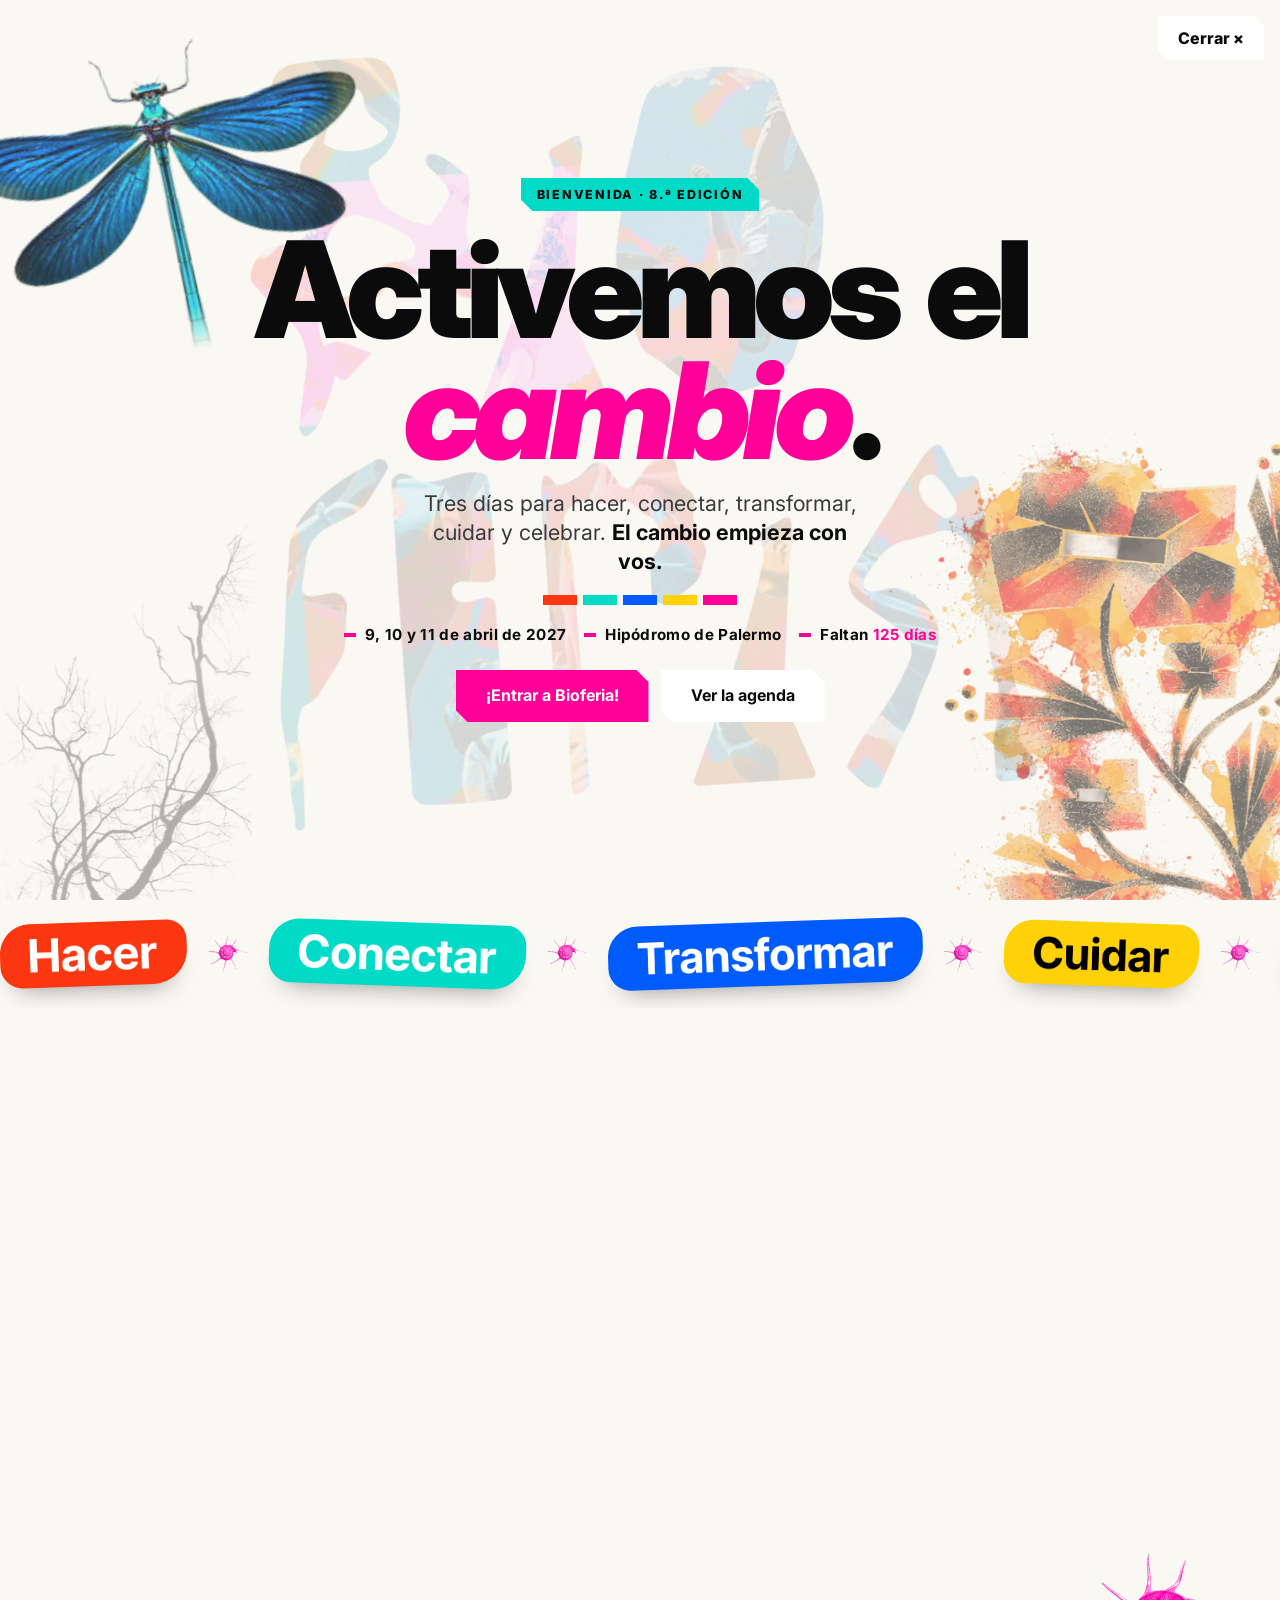
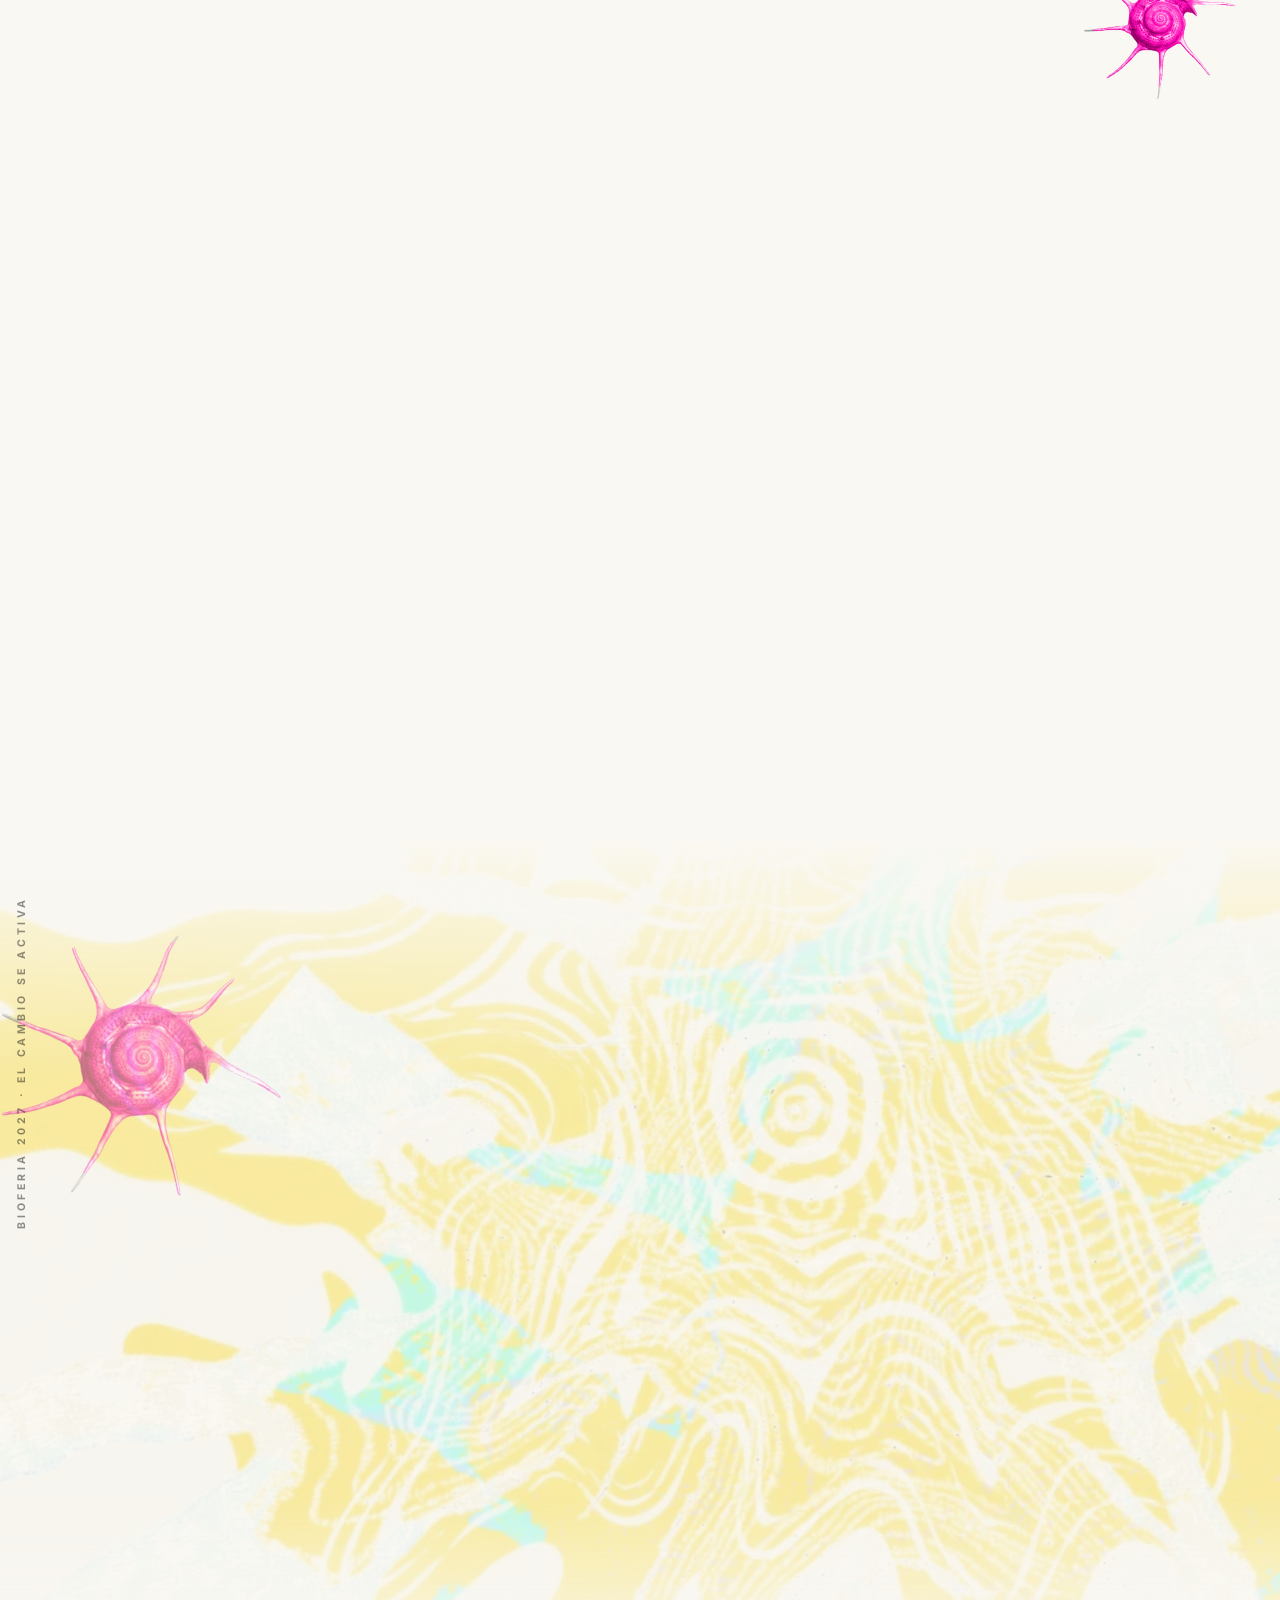
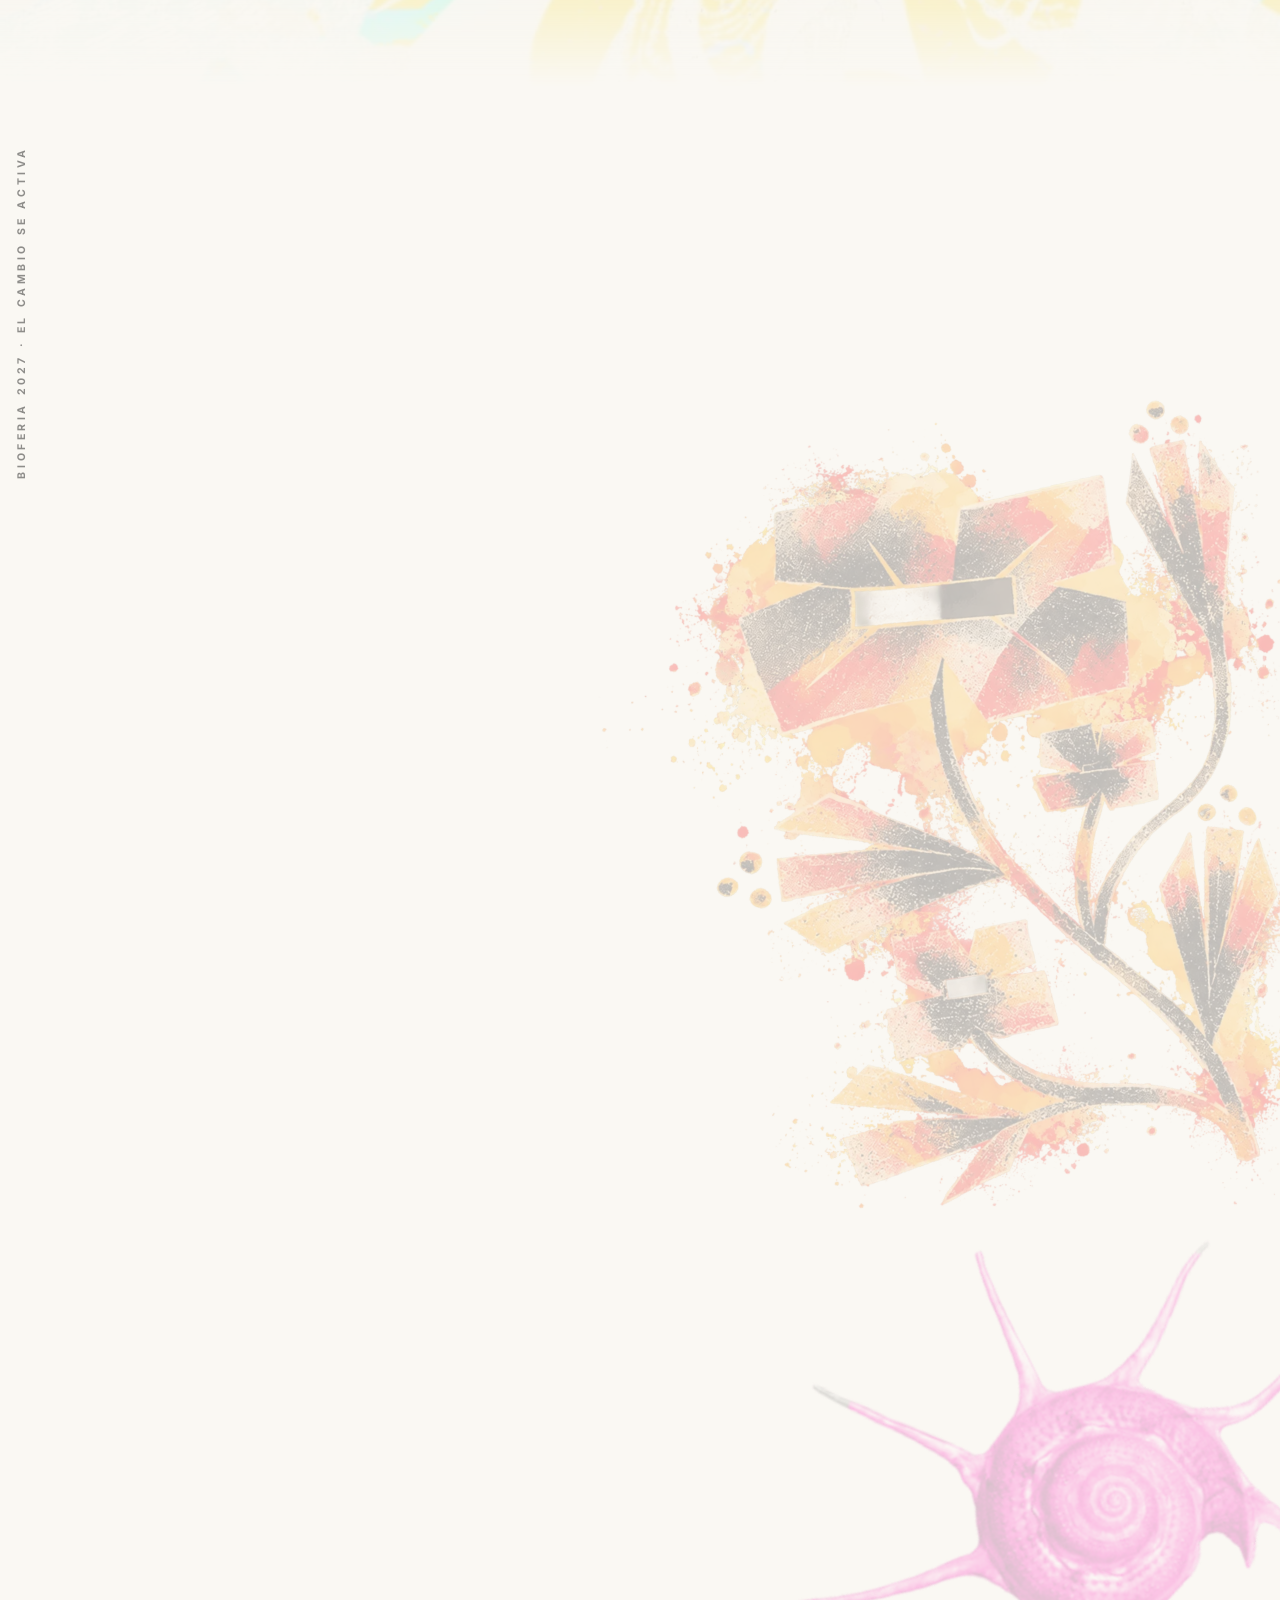
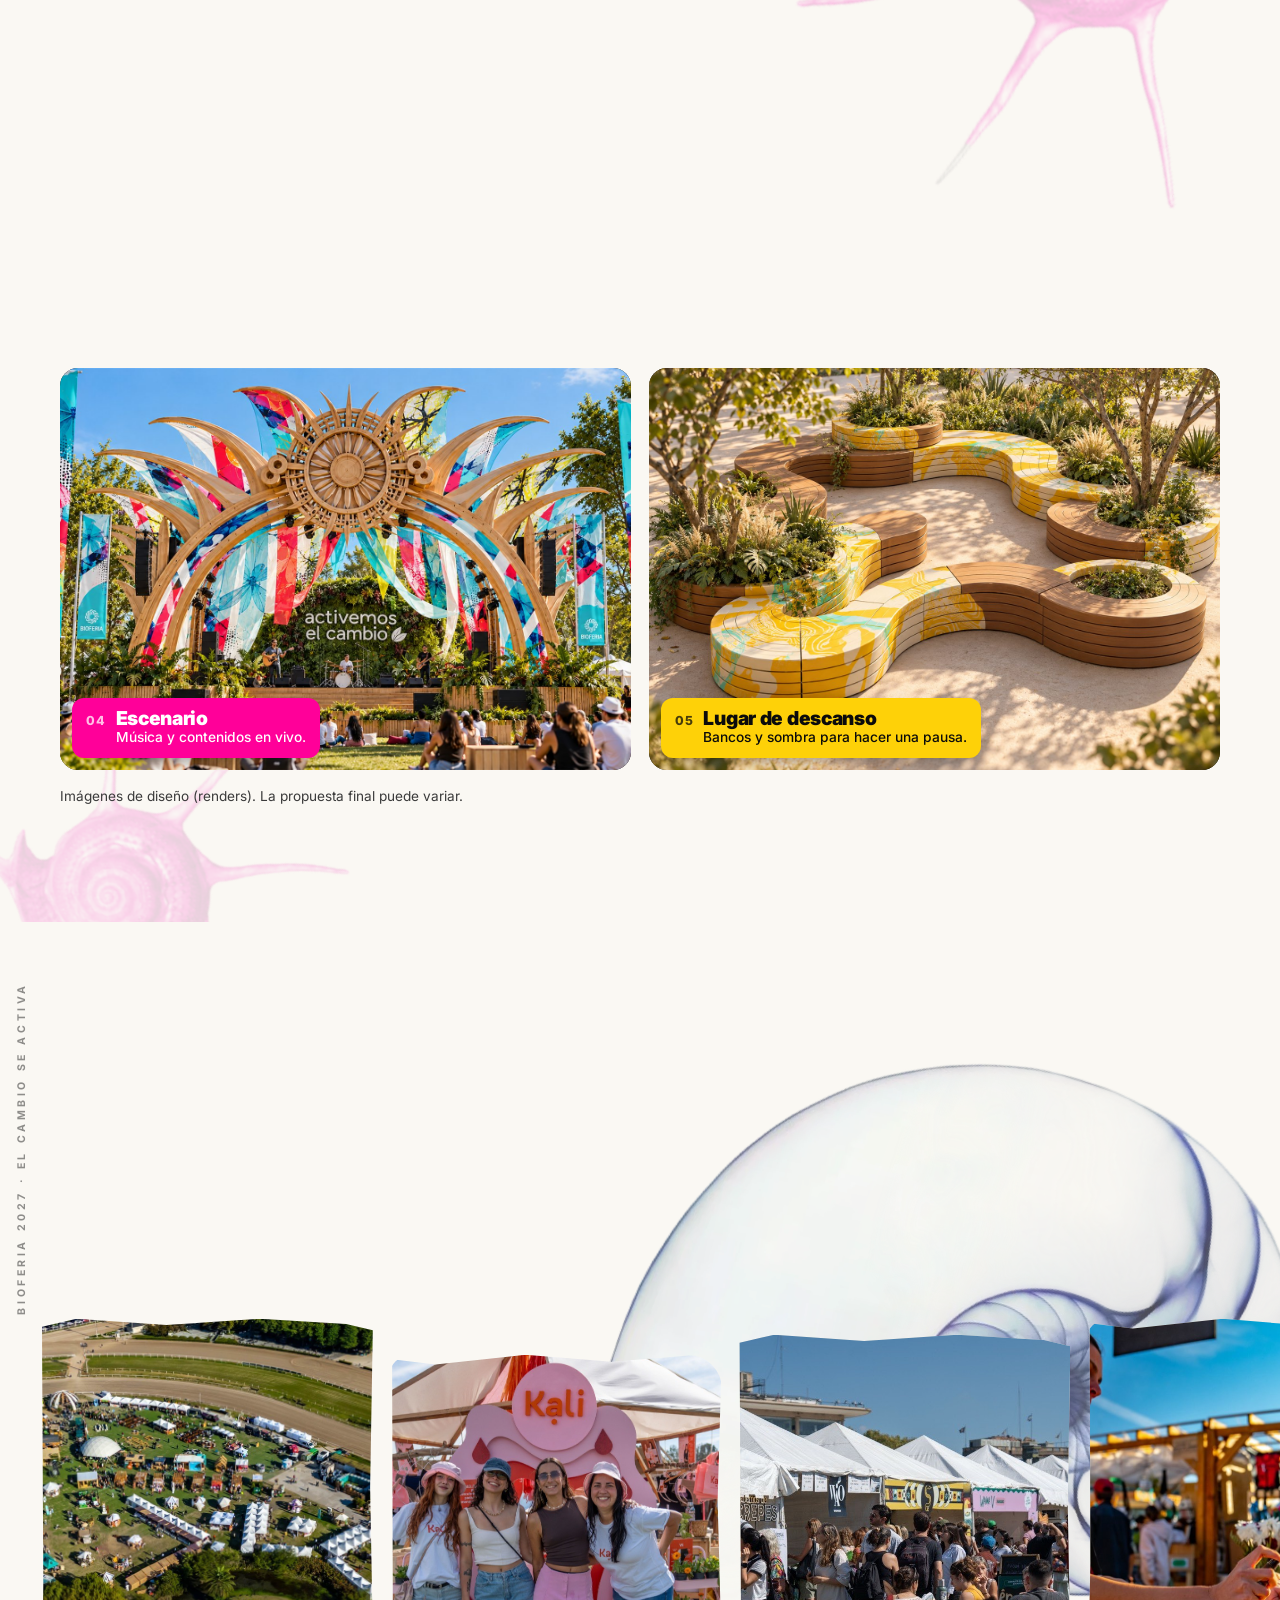
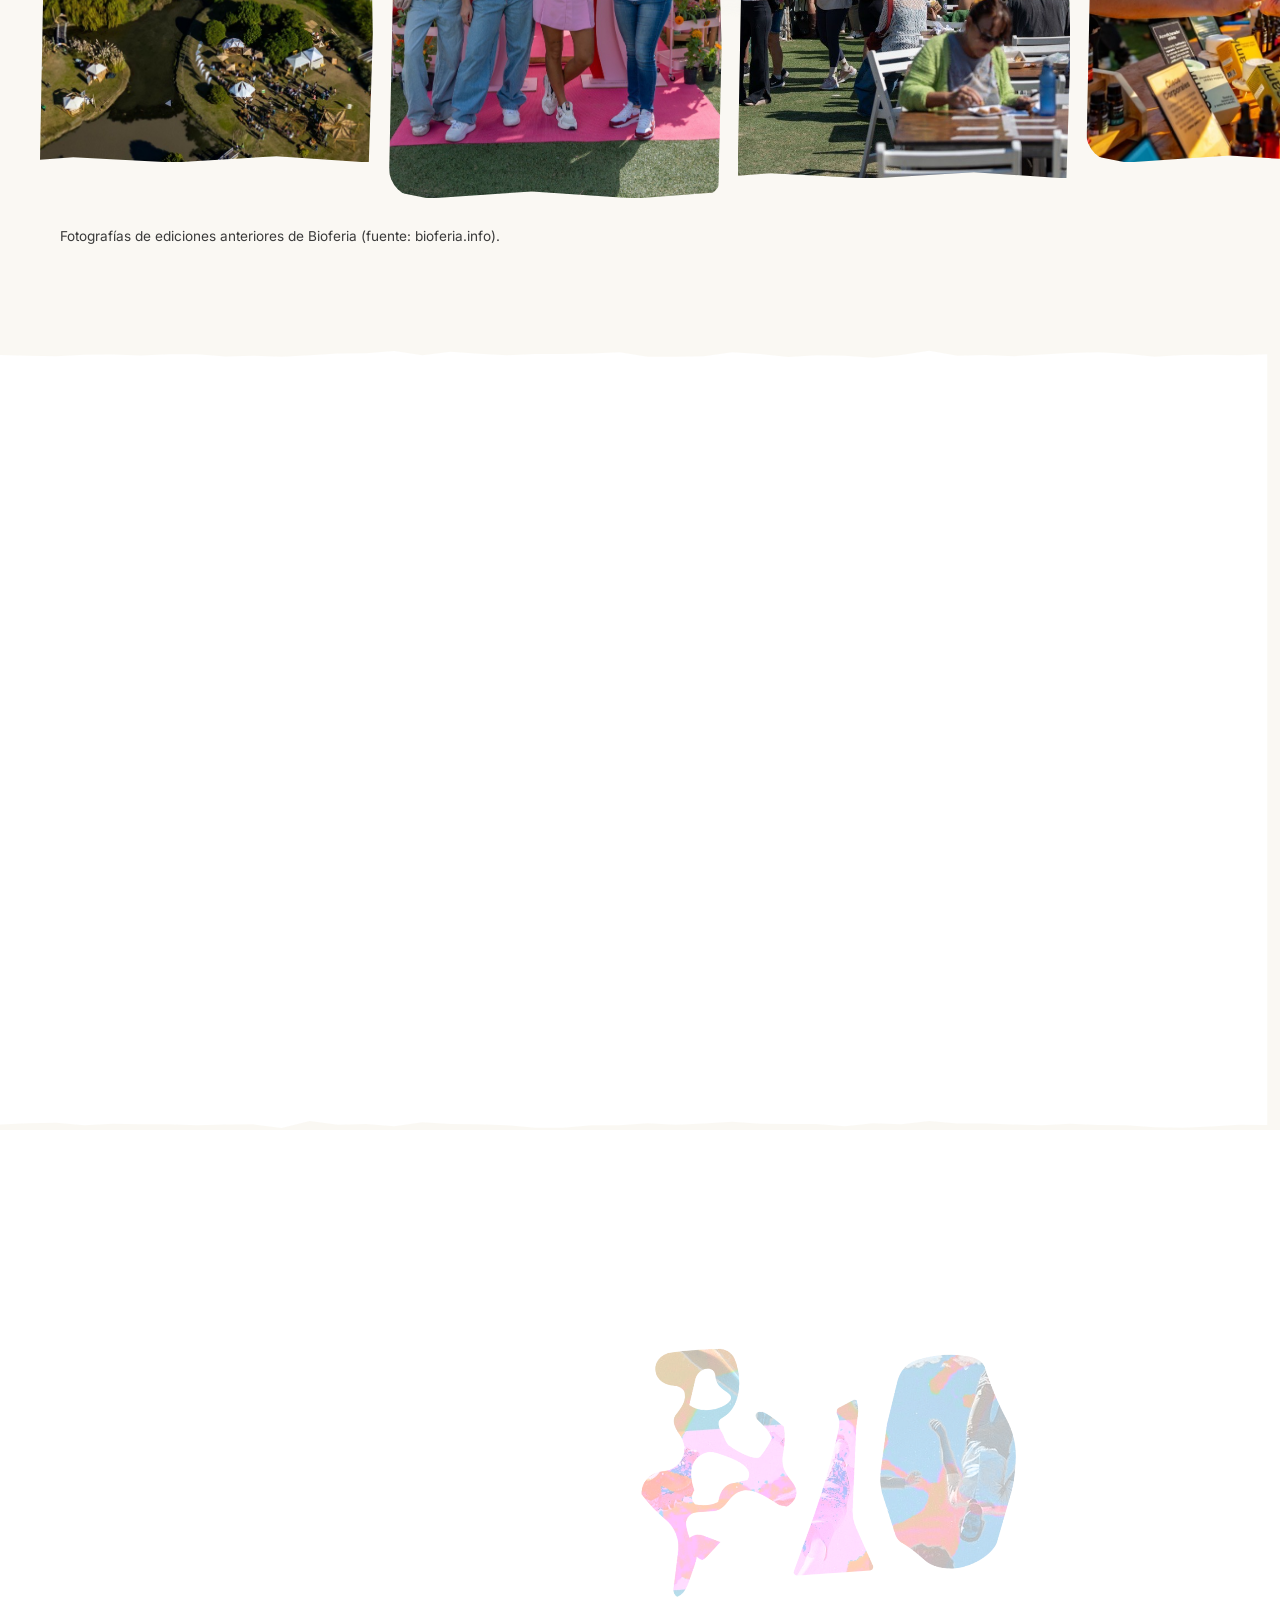
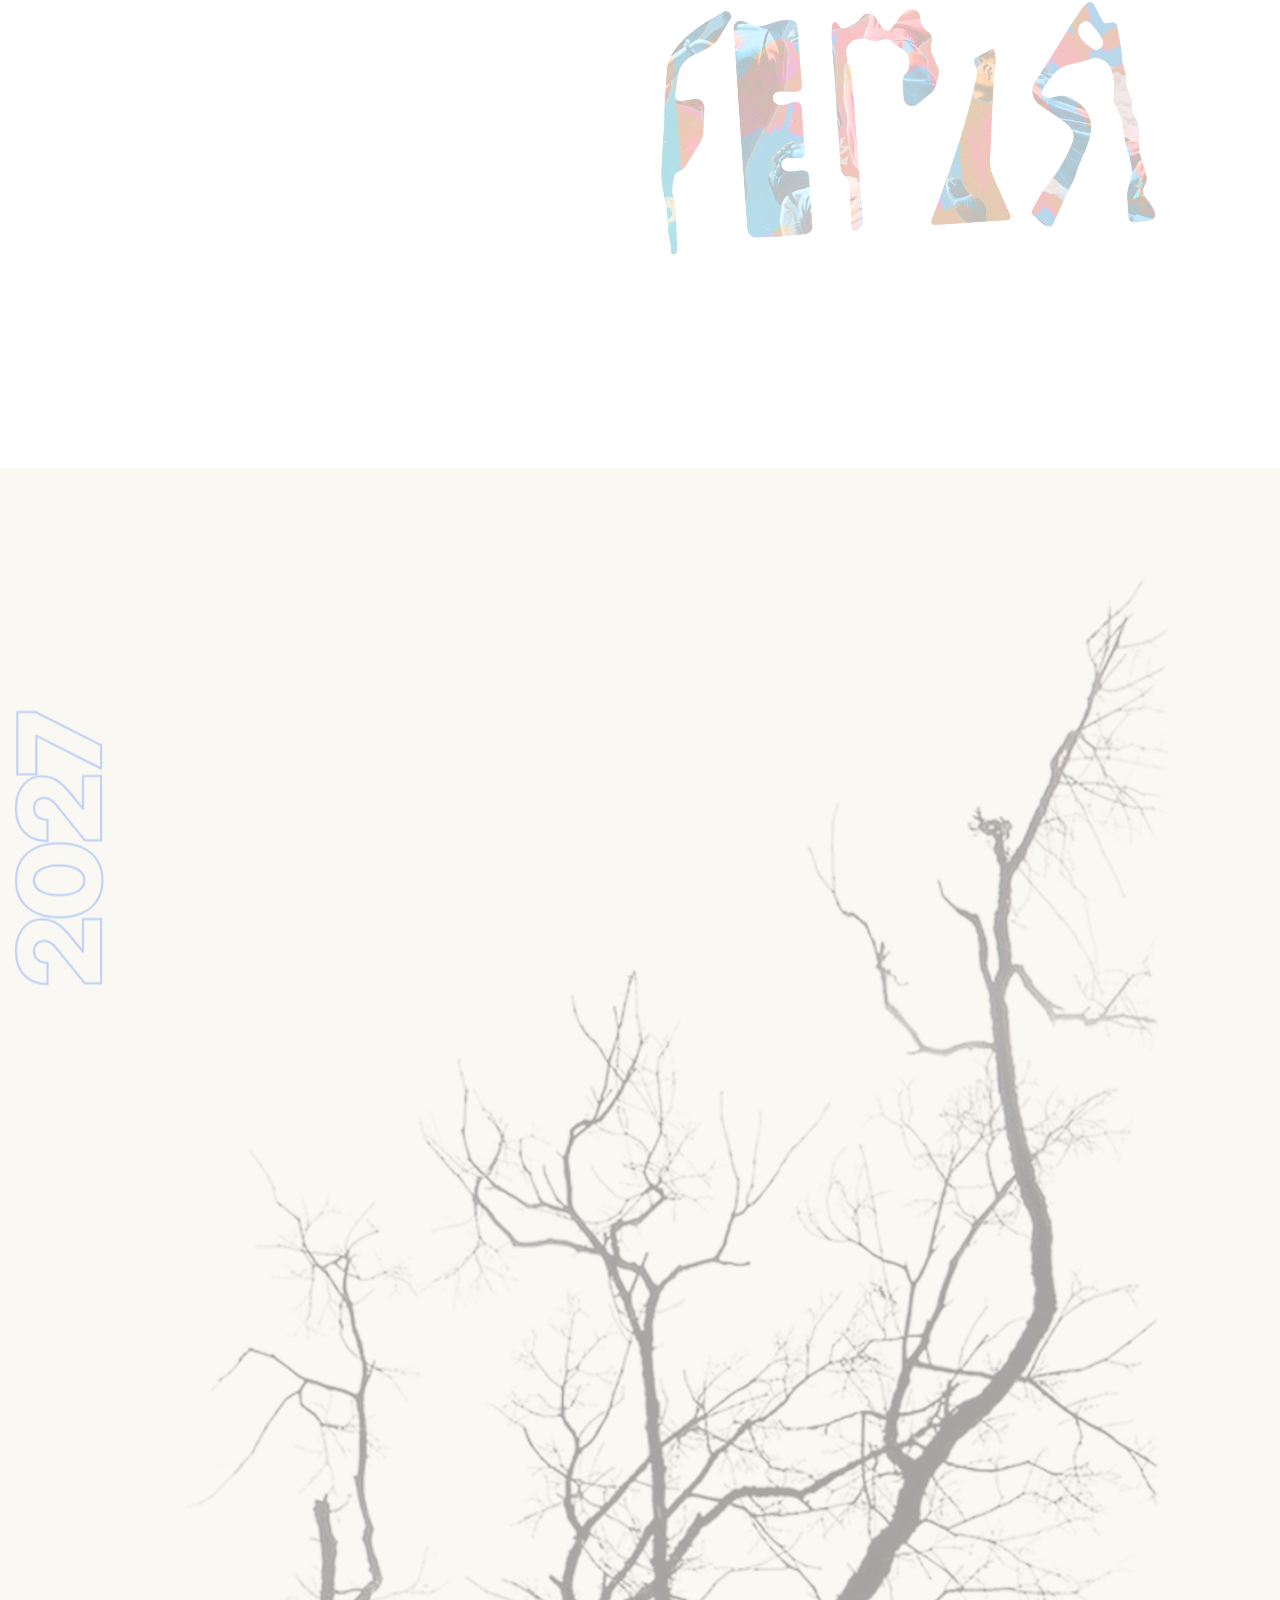
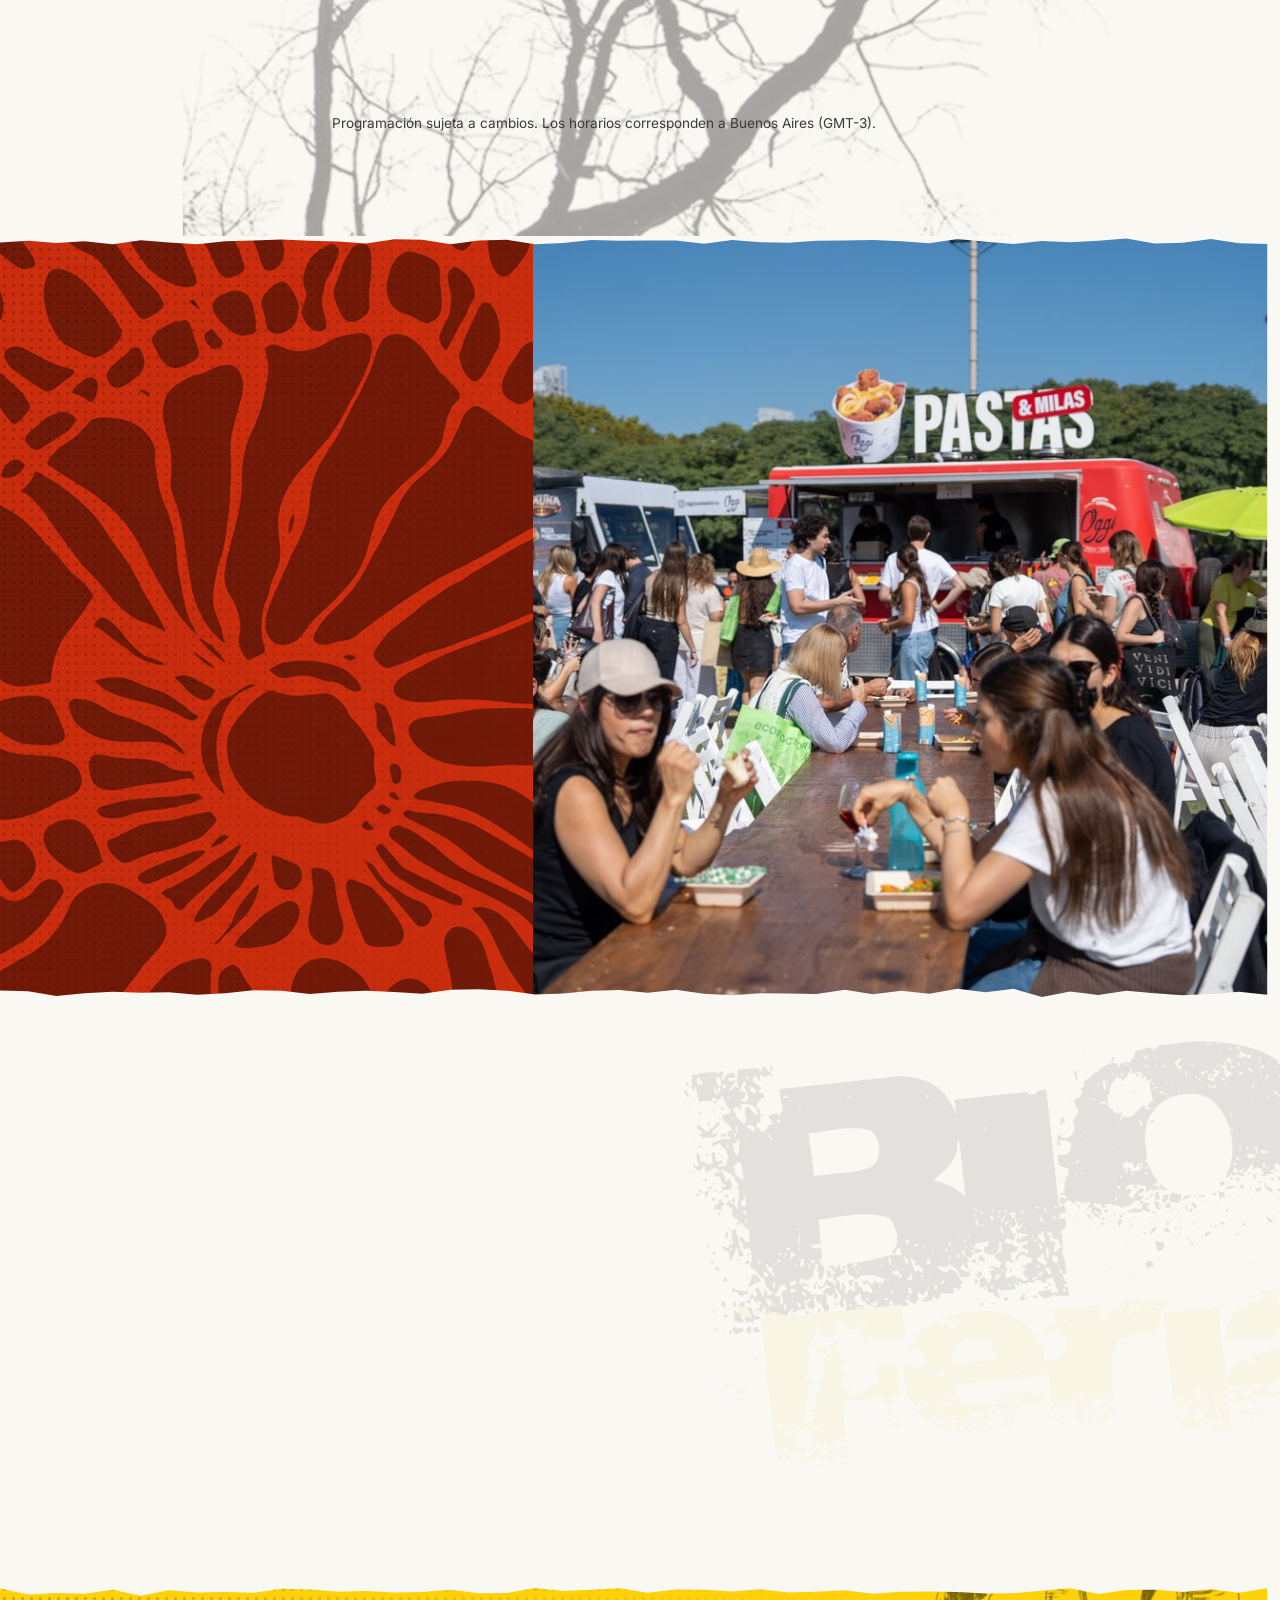
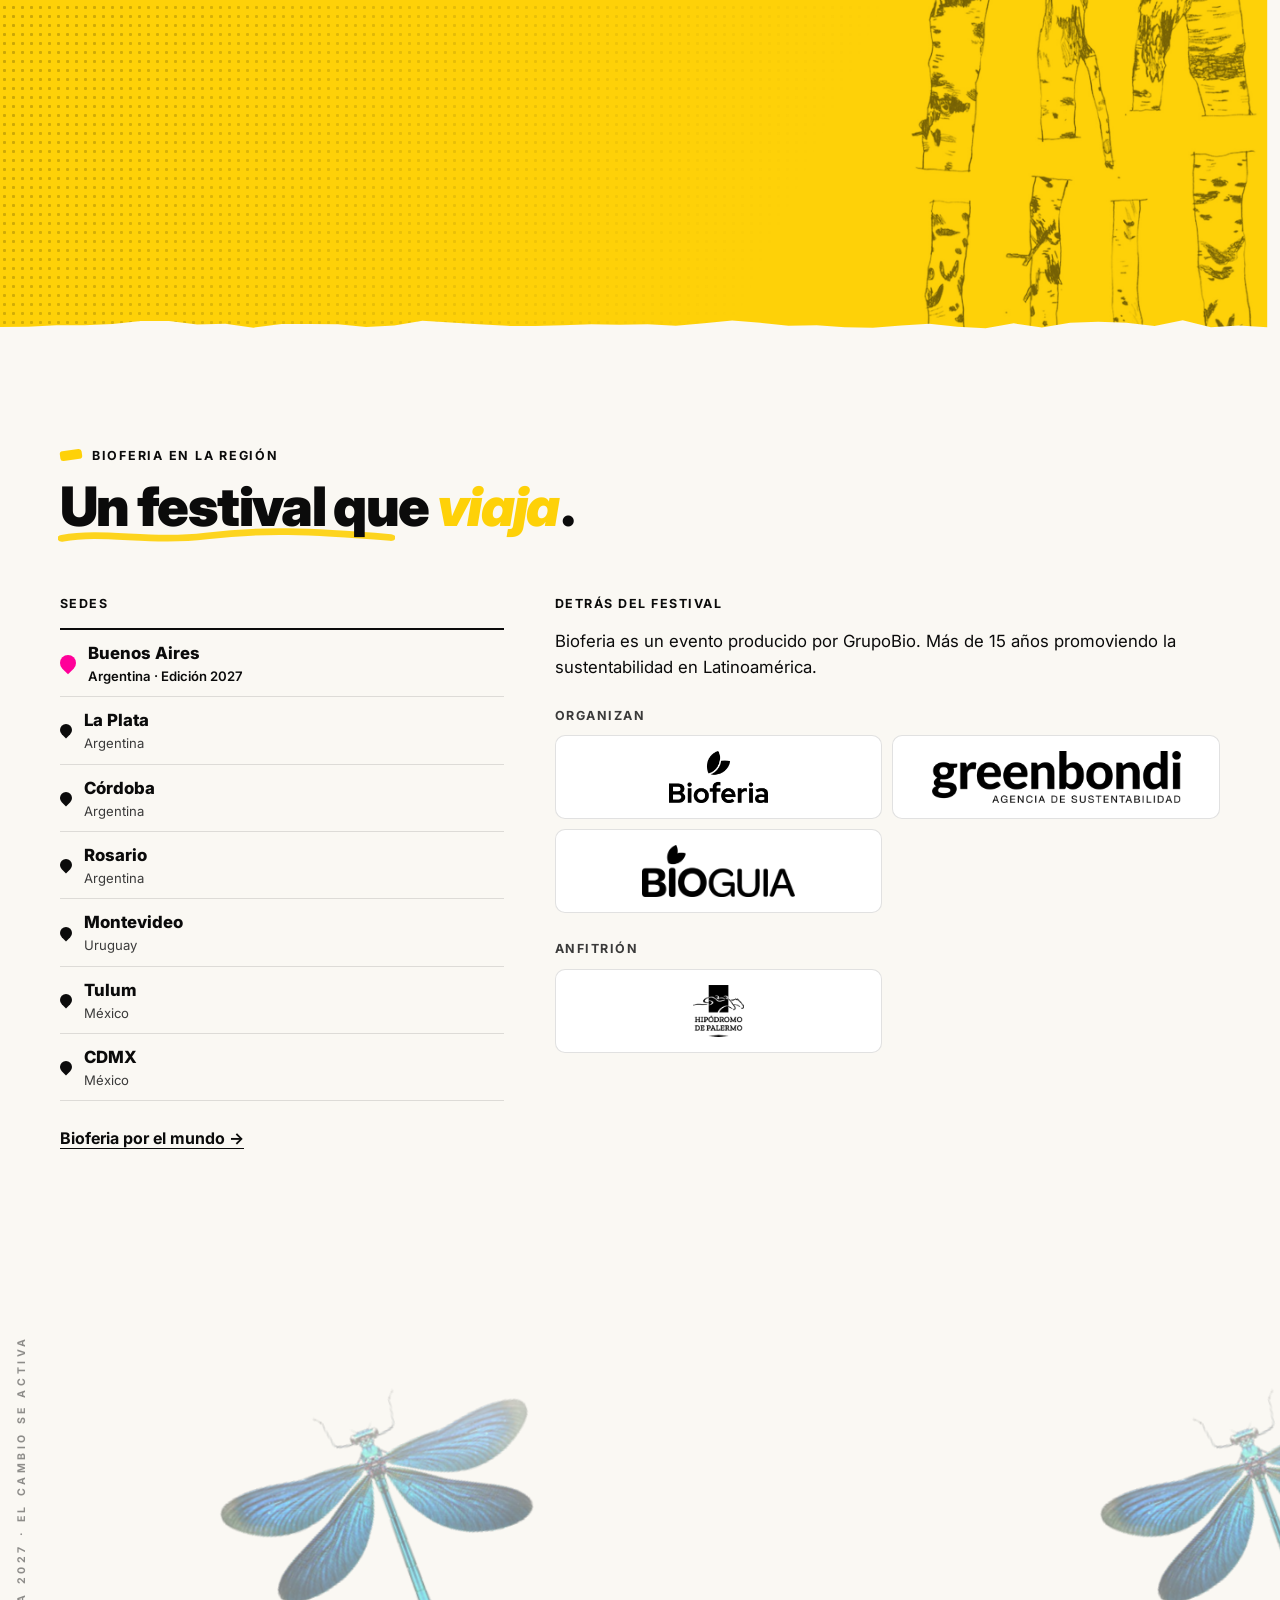
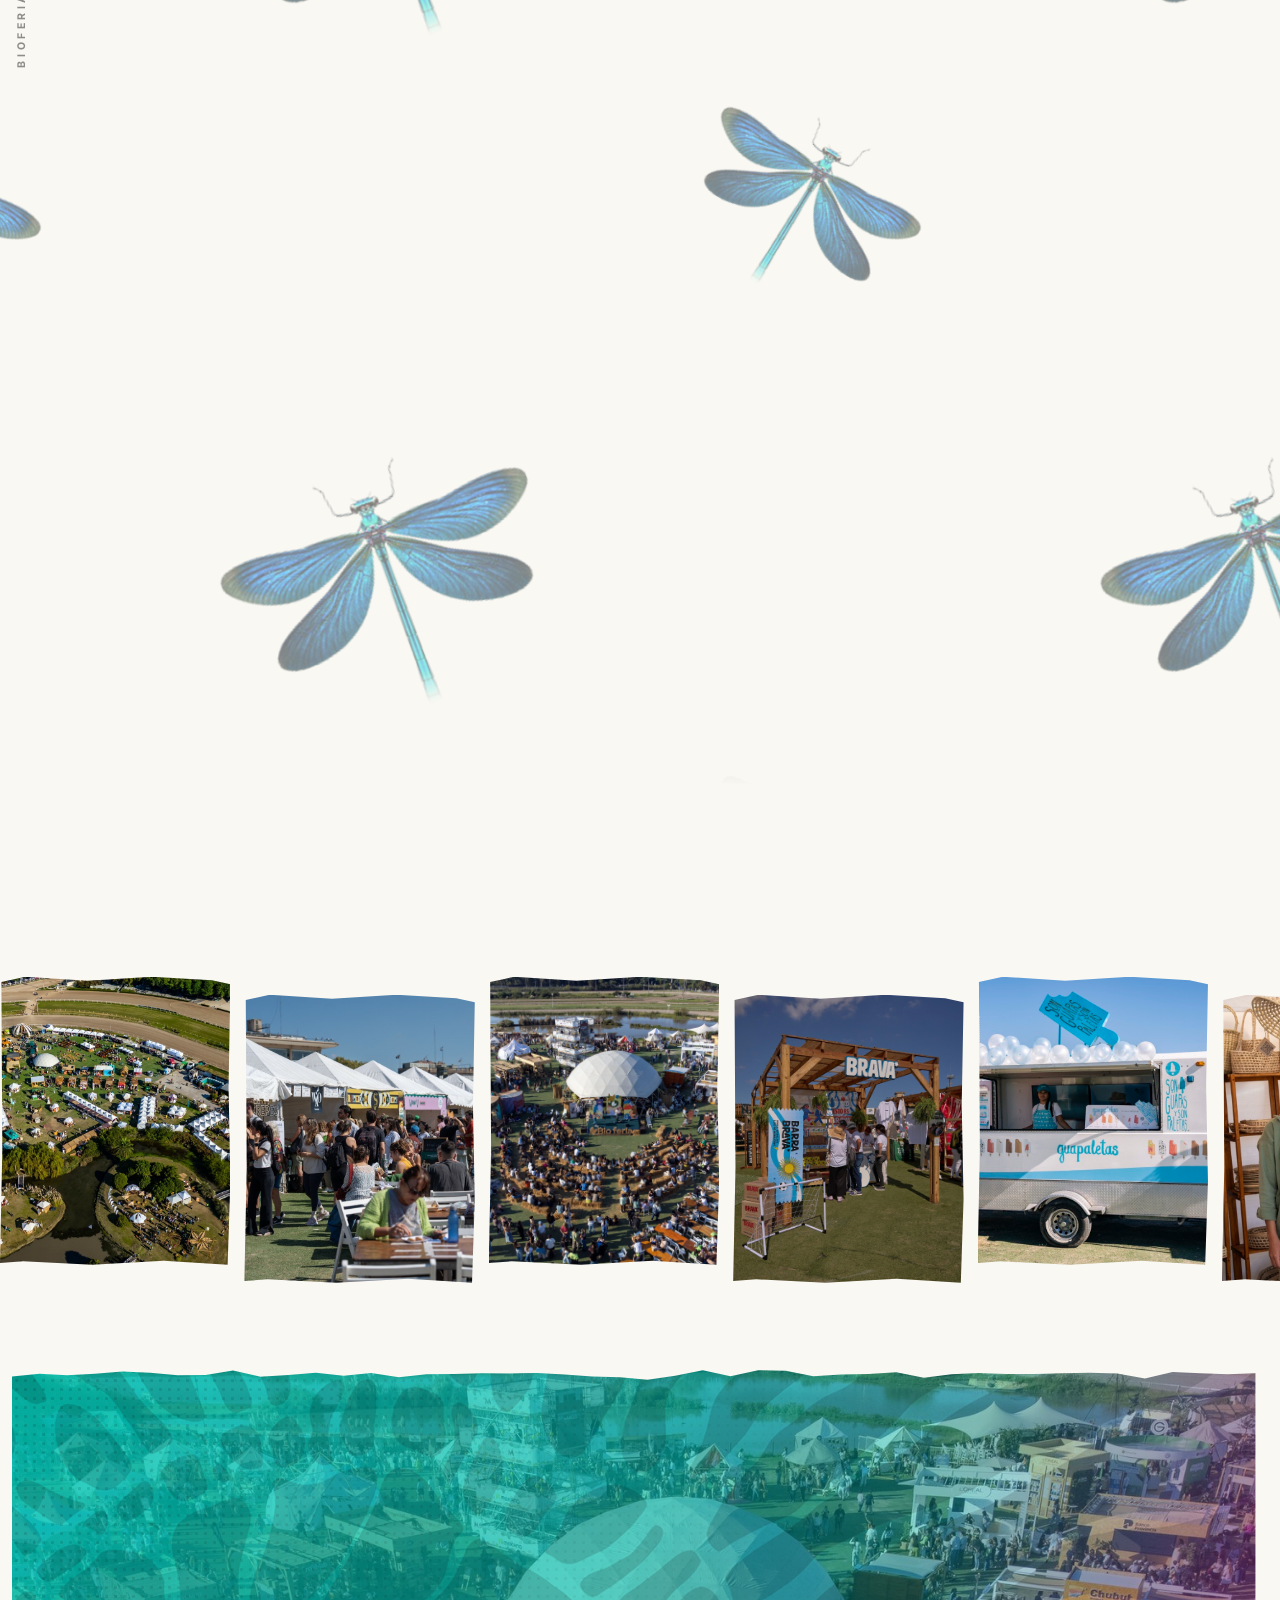
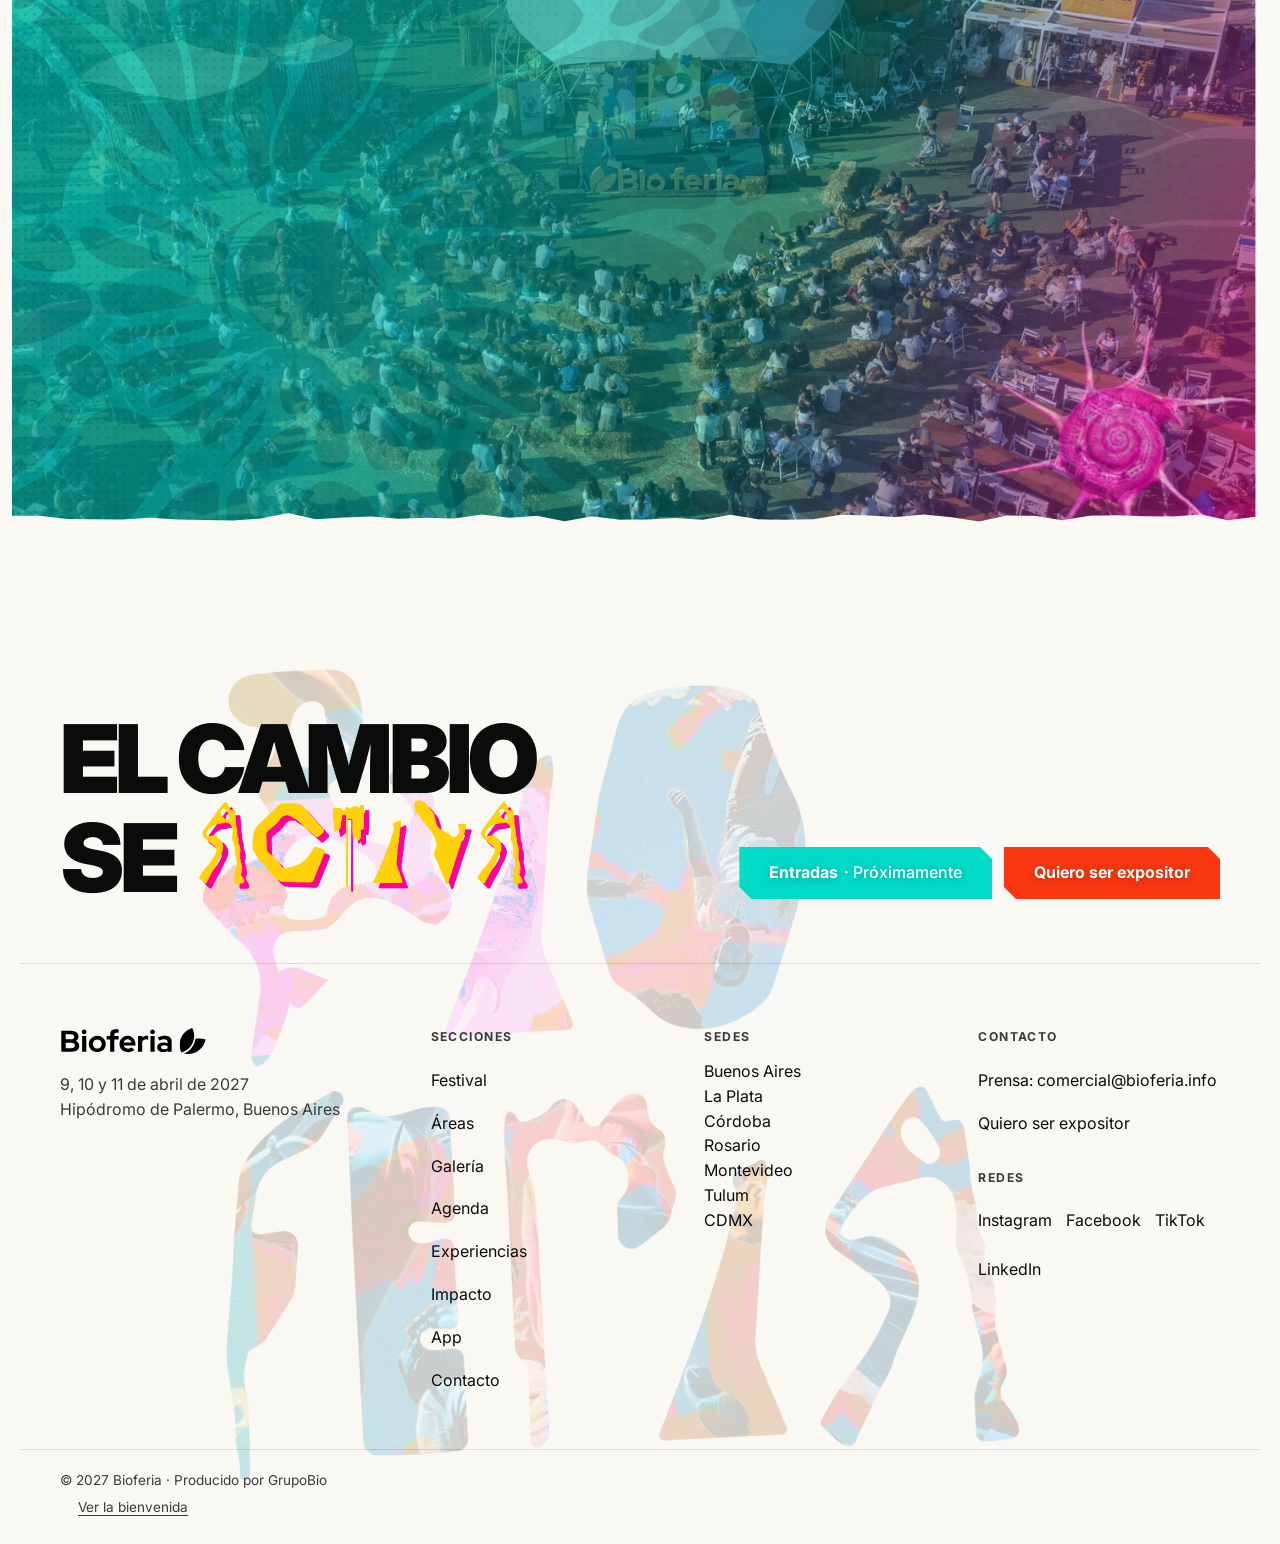
==== commit 257d84bf: "Add files via upload" ====
--- a/index.html
+++ b/index.html
@@ -18,6 +18,9 @@
   <link rel="preconnect" href="https://fonts.gstatic.com" crossorigin>
   <link href="https://fonts.googleapis.com/css2?family=Inter:wght@400;500;600;700;800;900&display=swap" rel="stylesheet">
 
+  <!-- La bienvenida es lo primero que se ve: la página queda oculta hasta que se abre (con salvavidas por si algo falla). -->
+  <script>try{var q=/[?&]bienvenida/.test(location.search);if(q||(!sessionStorage.getItem("bf-bienvenida")&&!location.hash)){document.documentElement.classList.add("welcome-pending");setTimeout(function(){document.documentElement.classList.remove("welcome-pending")},7000)}}catch(e){}</script>
+  <style>html.welcome-pending{background:#0B0B0B}html.welcome-pending body>*:not(.welcome){visibility:hidden}</style>
   <link rel="stylesheet" href="styles.css">
   <link rel="stylesheet" href="extras.css">
   <link rel="stylesheet" href="lenguaje.css">
--- a/bienvenida.css
+++ b/bienvenida.css
@@ -196,3 +196,19 @@
 }
 /* HACER: la trama de fondo más suave, para que el rojo siga siendo rojo */
 .l-tex--ink { opacity: .26; filter: grayscale(1) contrast(1.2) brightness(1.3); }
+
+/* =========================================================
+   VERSIÓN CALMA · para quien tiene "reducir movimiento"
+   Cada escena aparece con un fundido suave y queda quieta: sin cortinas, vuelos, giros ni rebotes.
+   ========================================================= */
+@keyframes calm-in { from { opacity: 0; } to { opacity: 1; } }
+.welcome.calm .flood { clip-path: none; opacity: 0; }
+.welcome.calm.is-playing .flood { animation: calm-in .6s ease var(--t) forwards !important; }
+.welcome.calm .flood *, .welcome.calm .flood *::before { animation: none !important; transition: none !important; }
+.welcome.calm .flood__world { transform: none !important; }
+.welcome.calm .layer { animation: none !important; }
+.welcome.calm .welcome__final { clip-path: none; opacity: 0; }
+.welcome.calm.is-playing .welcome__final { animation: calm-in .7s ease var(--final-at) forwards !important; }
+.welcome.calm.is-final .welcome__final, .welcome.calm.is-skip .welcome__final { opacity: 1; animation: none !important; }
+.welcome.calm .wf__chip, .welcome.calm .wf__w, .welcome.calm .wf__text, .welcome.calm .wf__dots, .welcome.calm .wf__meta, .welcome.calm .wf__actions, .welcome.calm .wf__tex { animation: none !important; }
+.welcome.calm.is-skip .flood { visibility: hidden; opacity: 0; animation: none !important; }
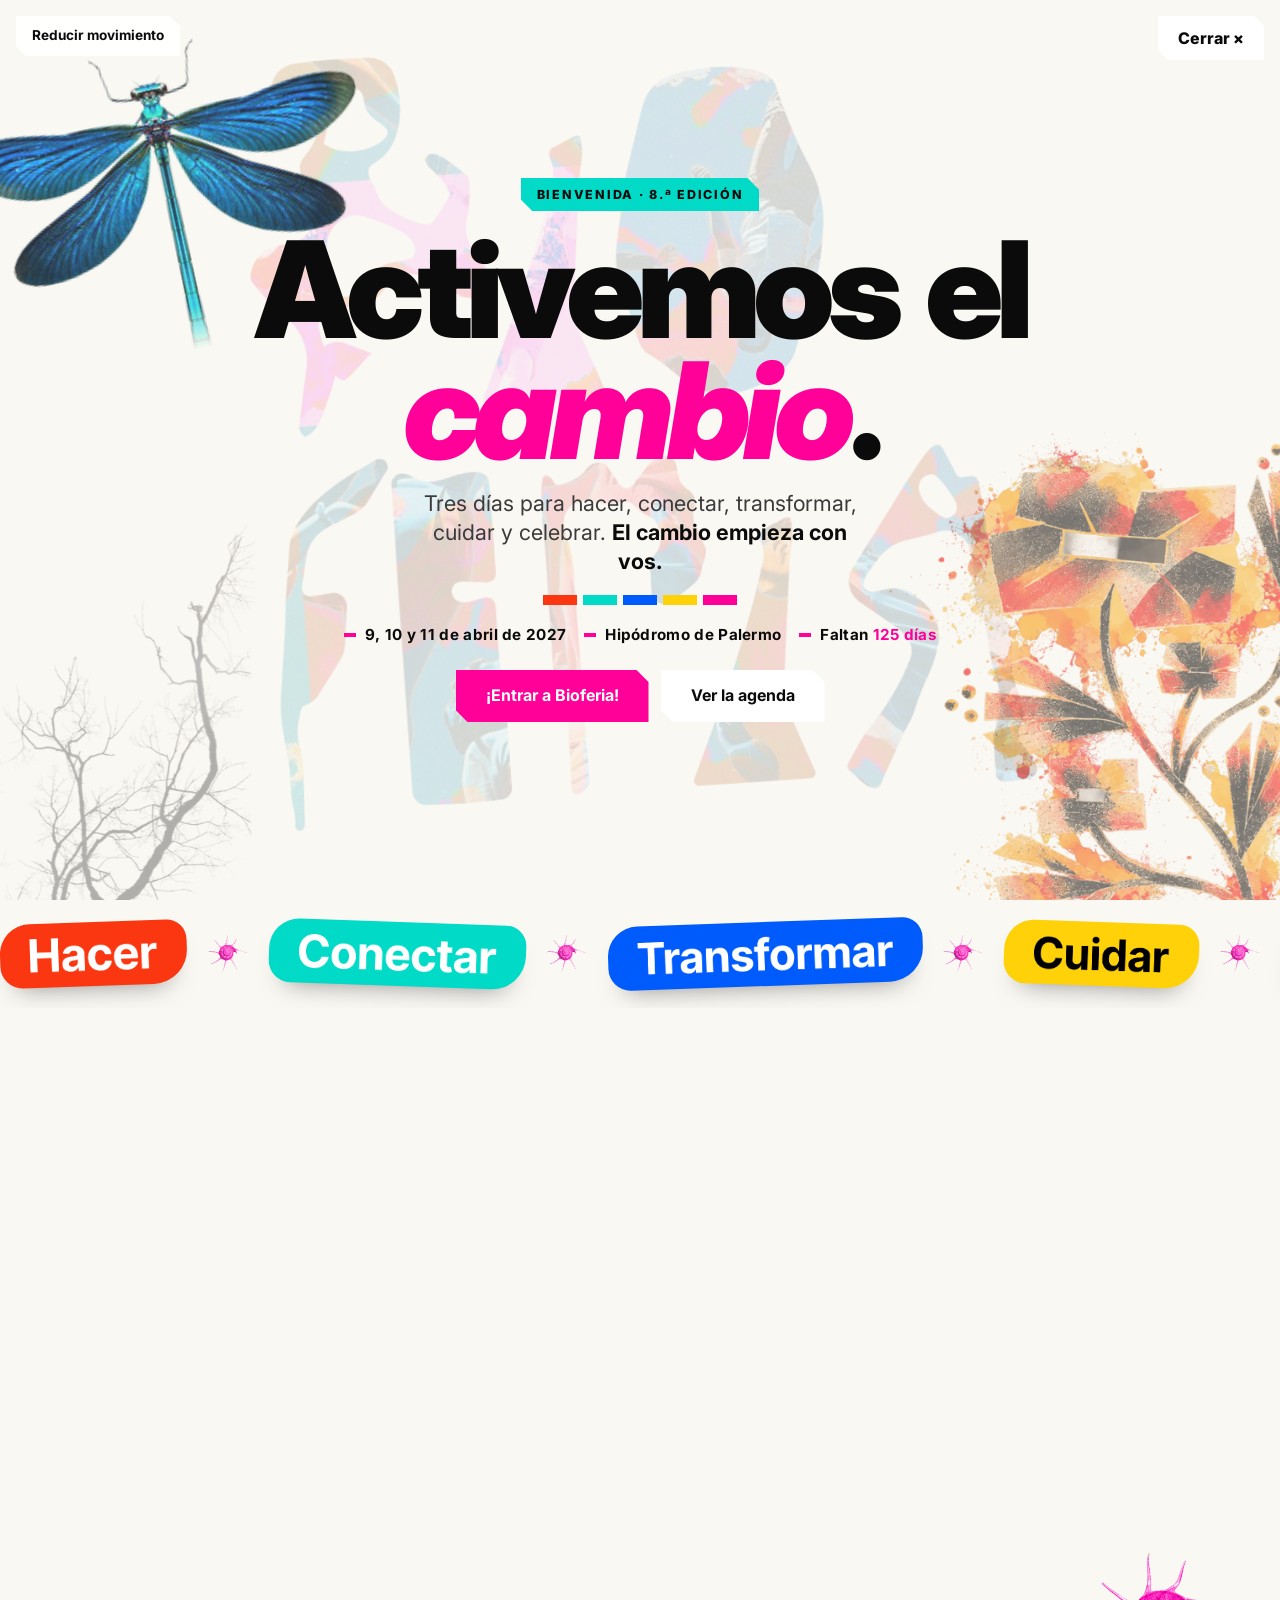
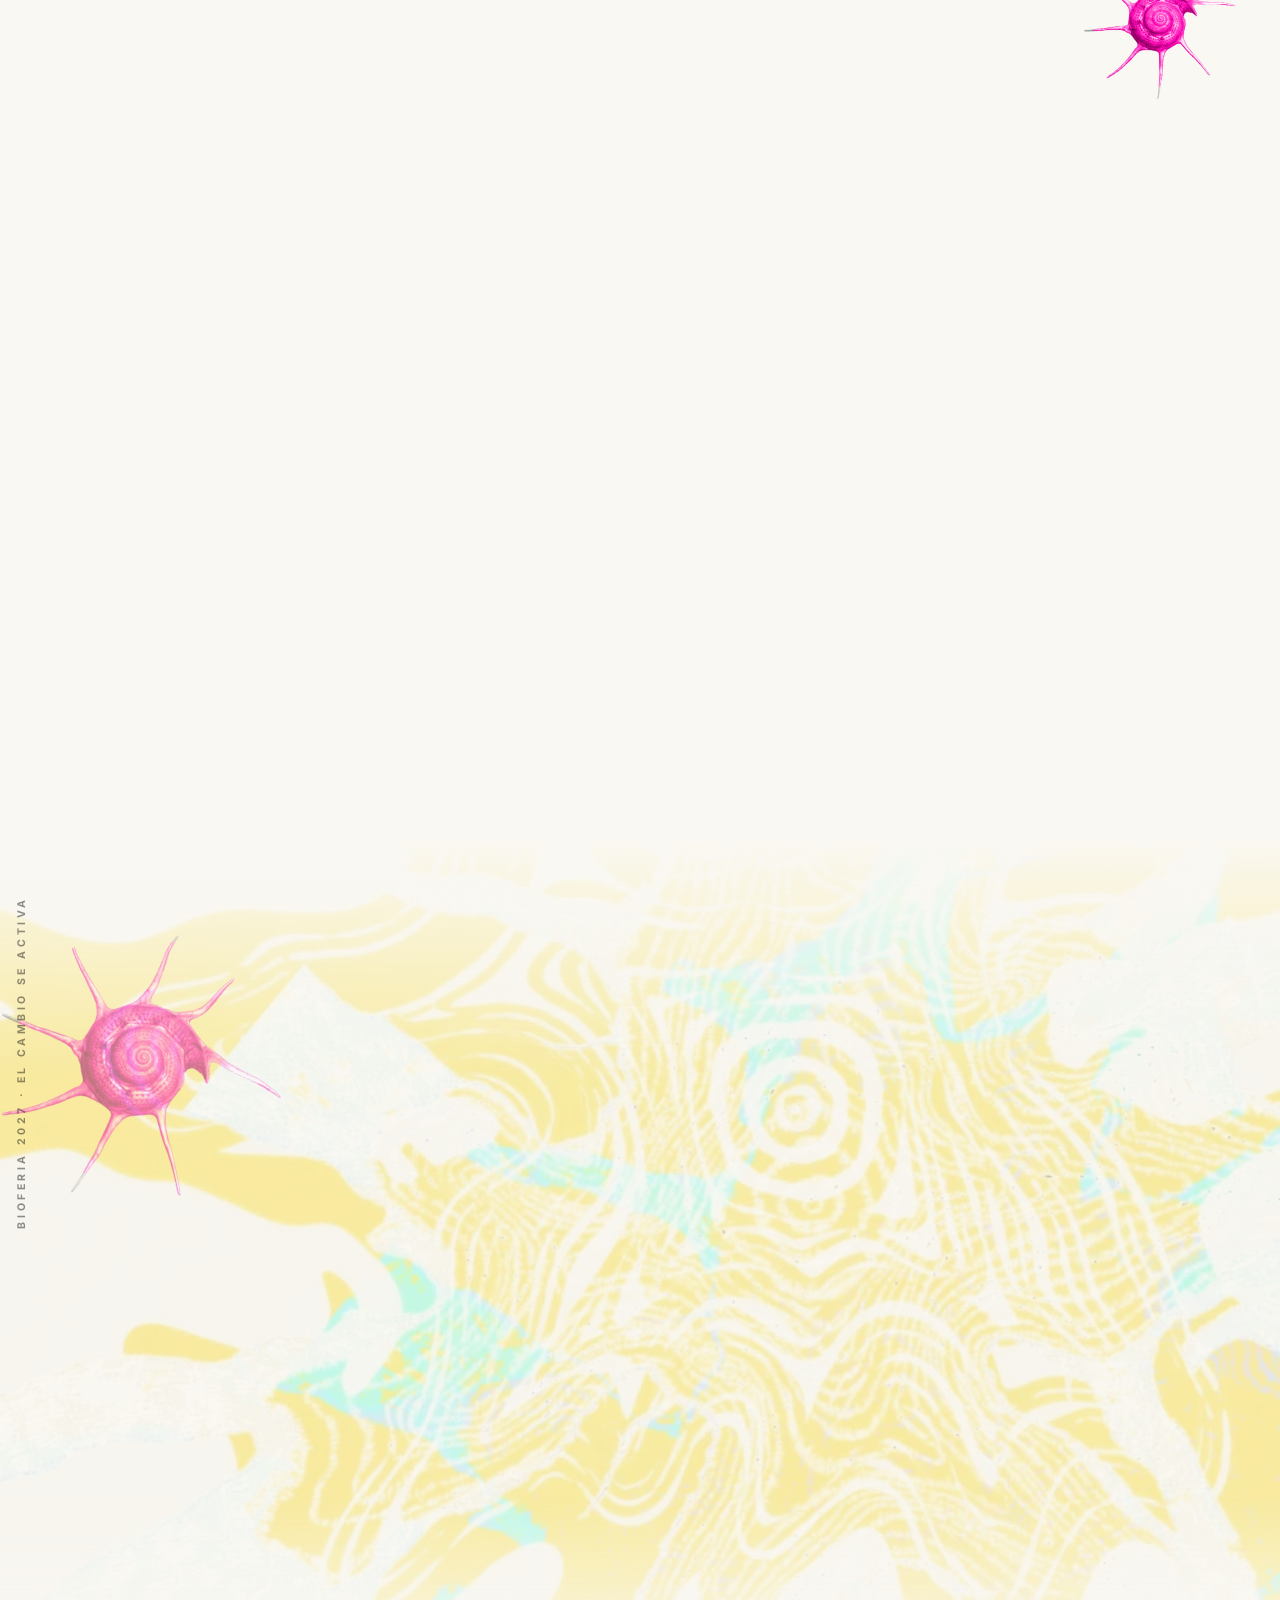
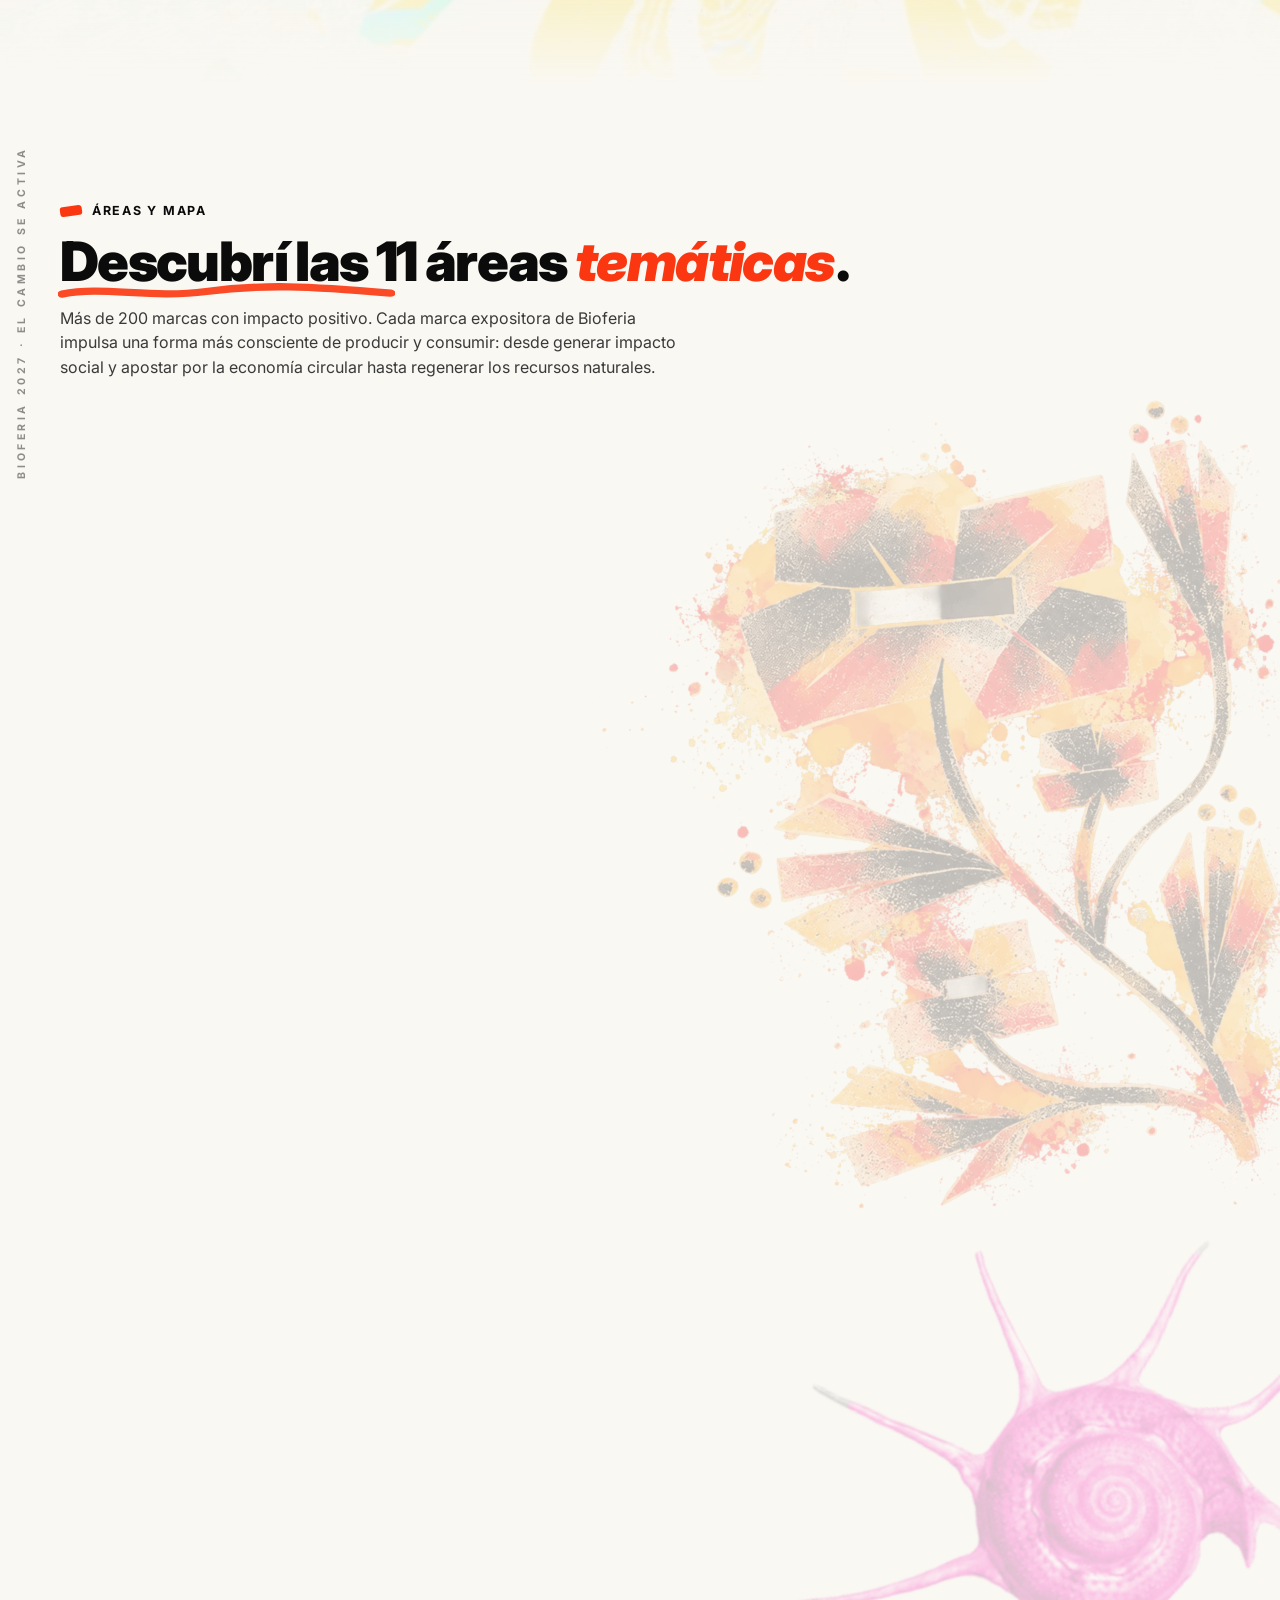
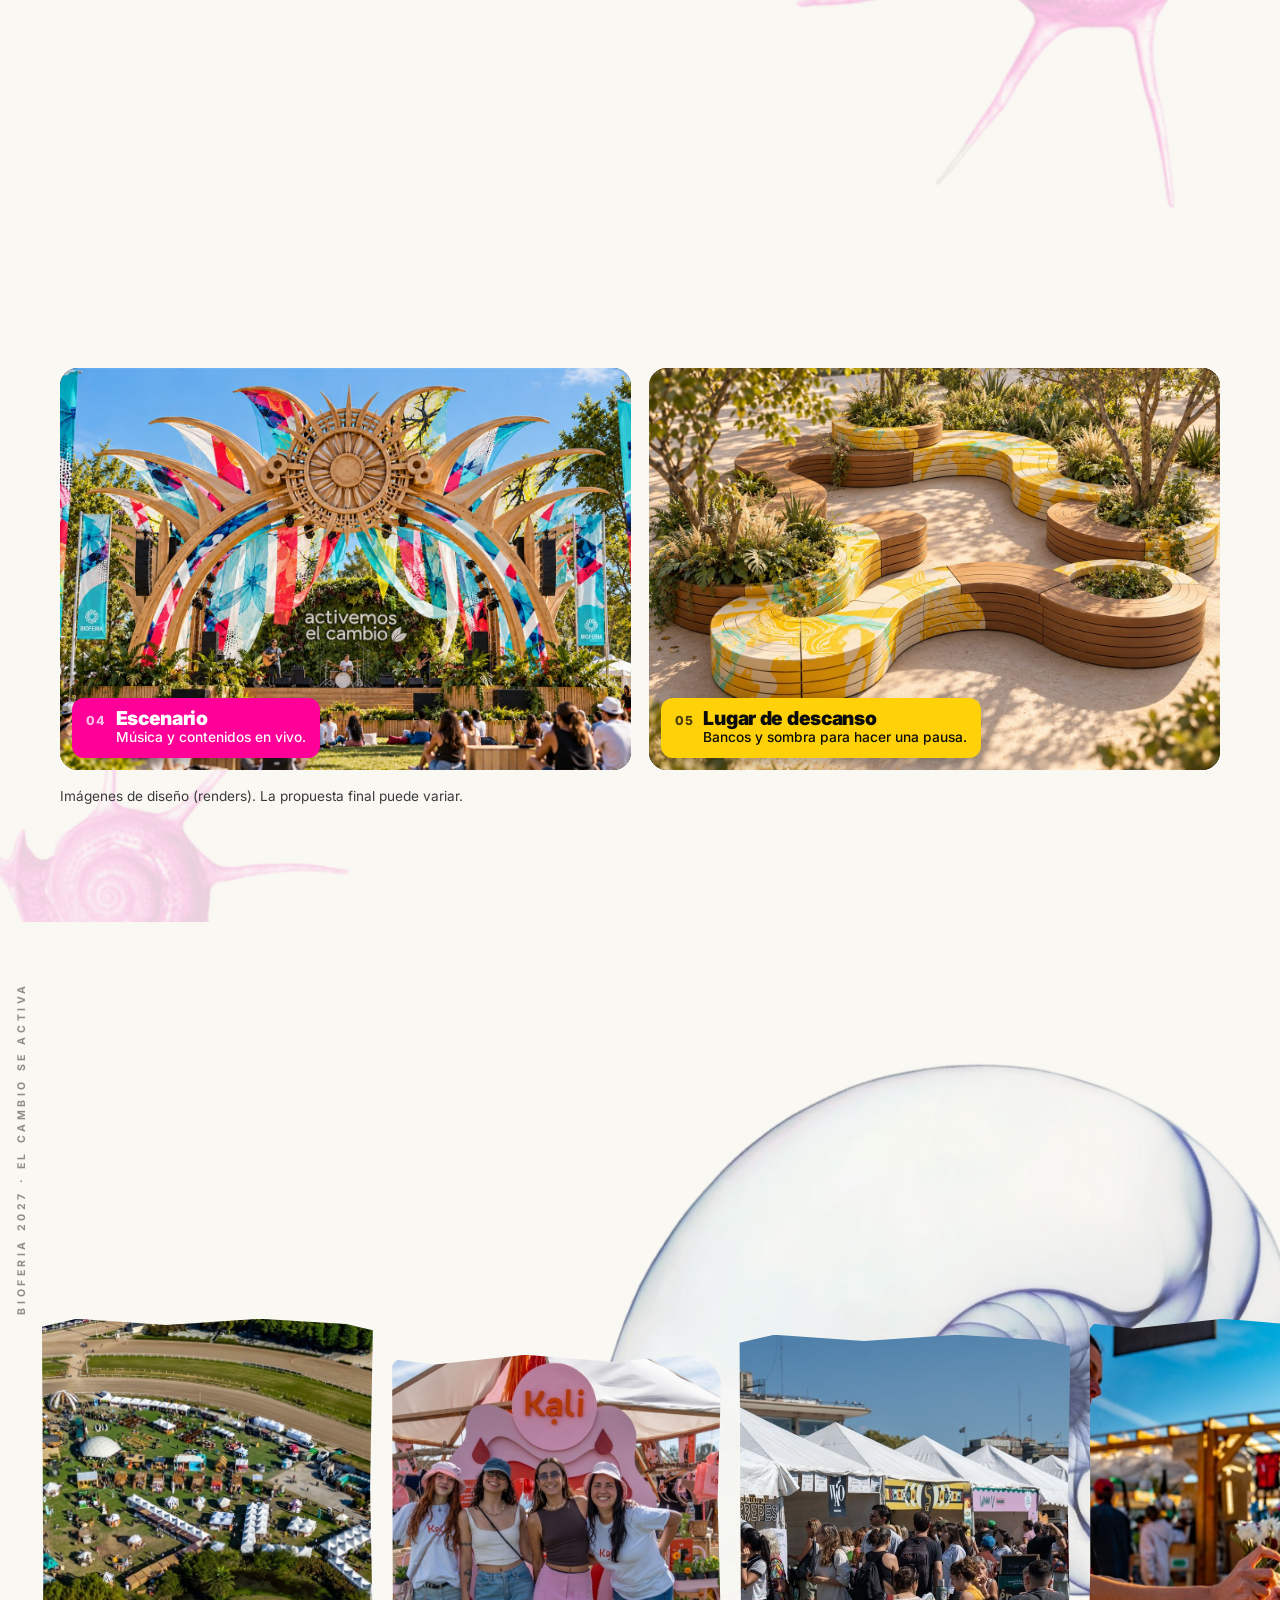
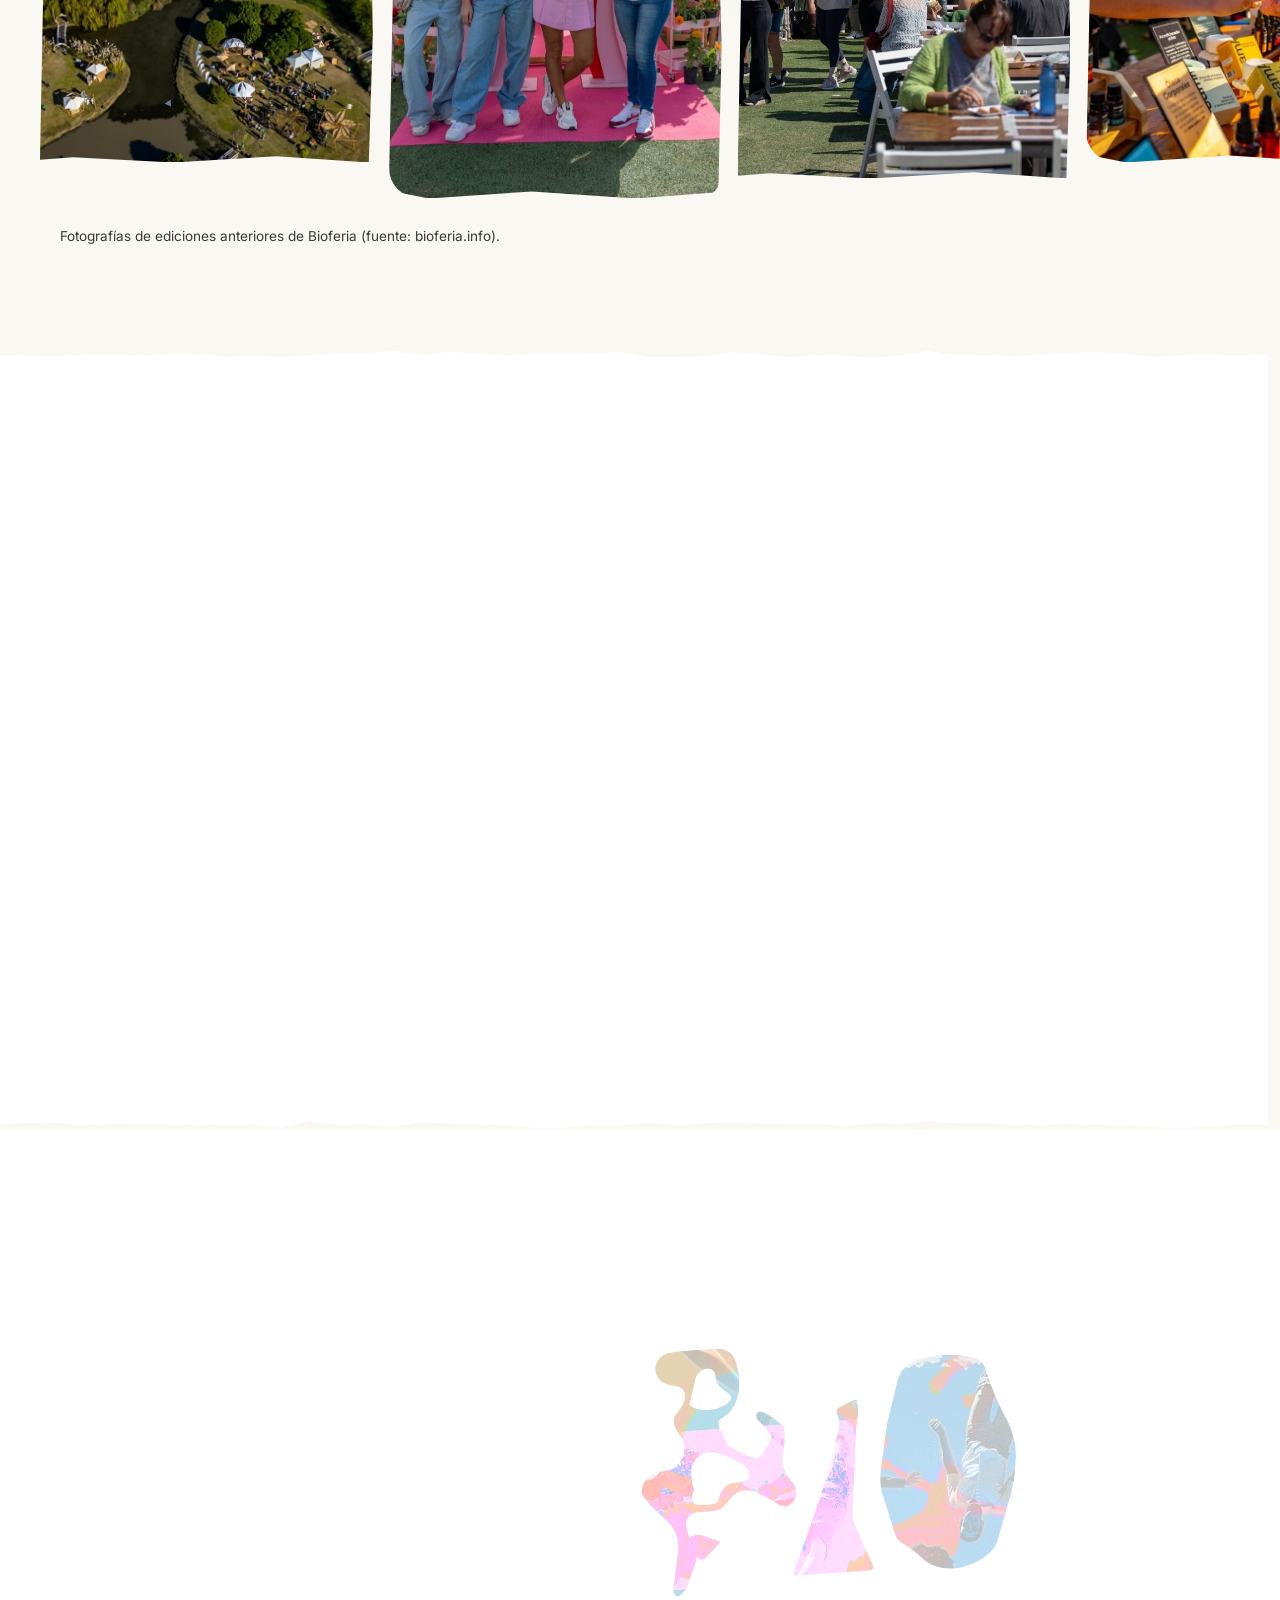
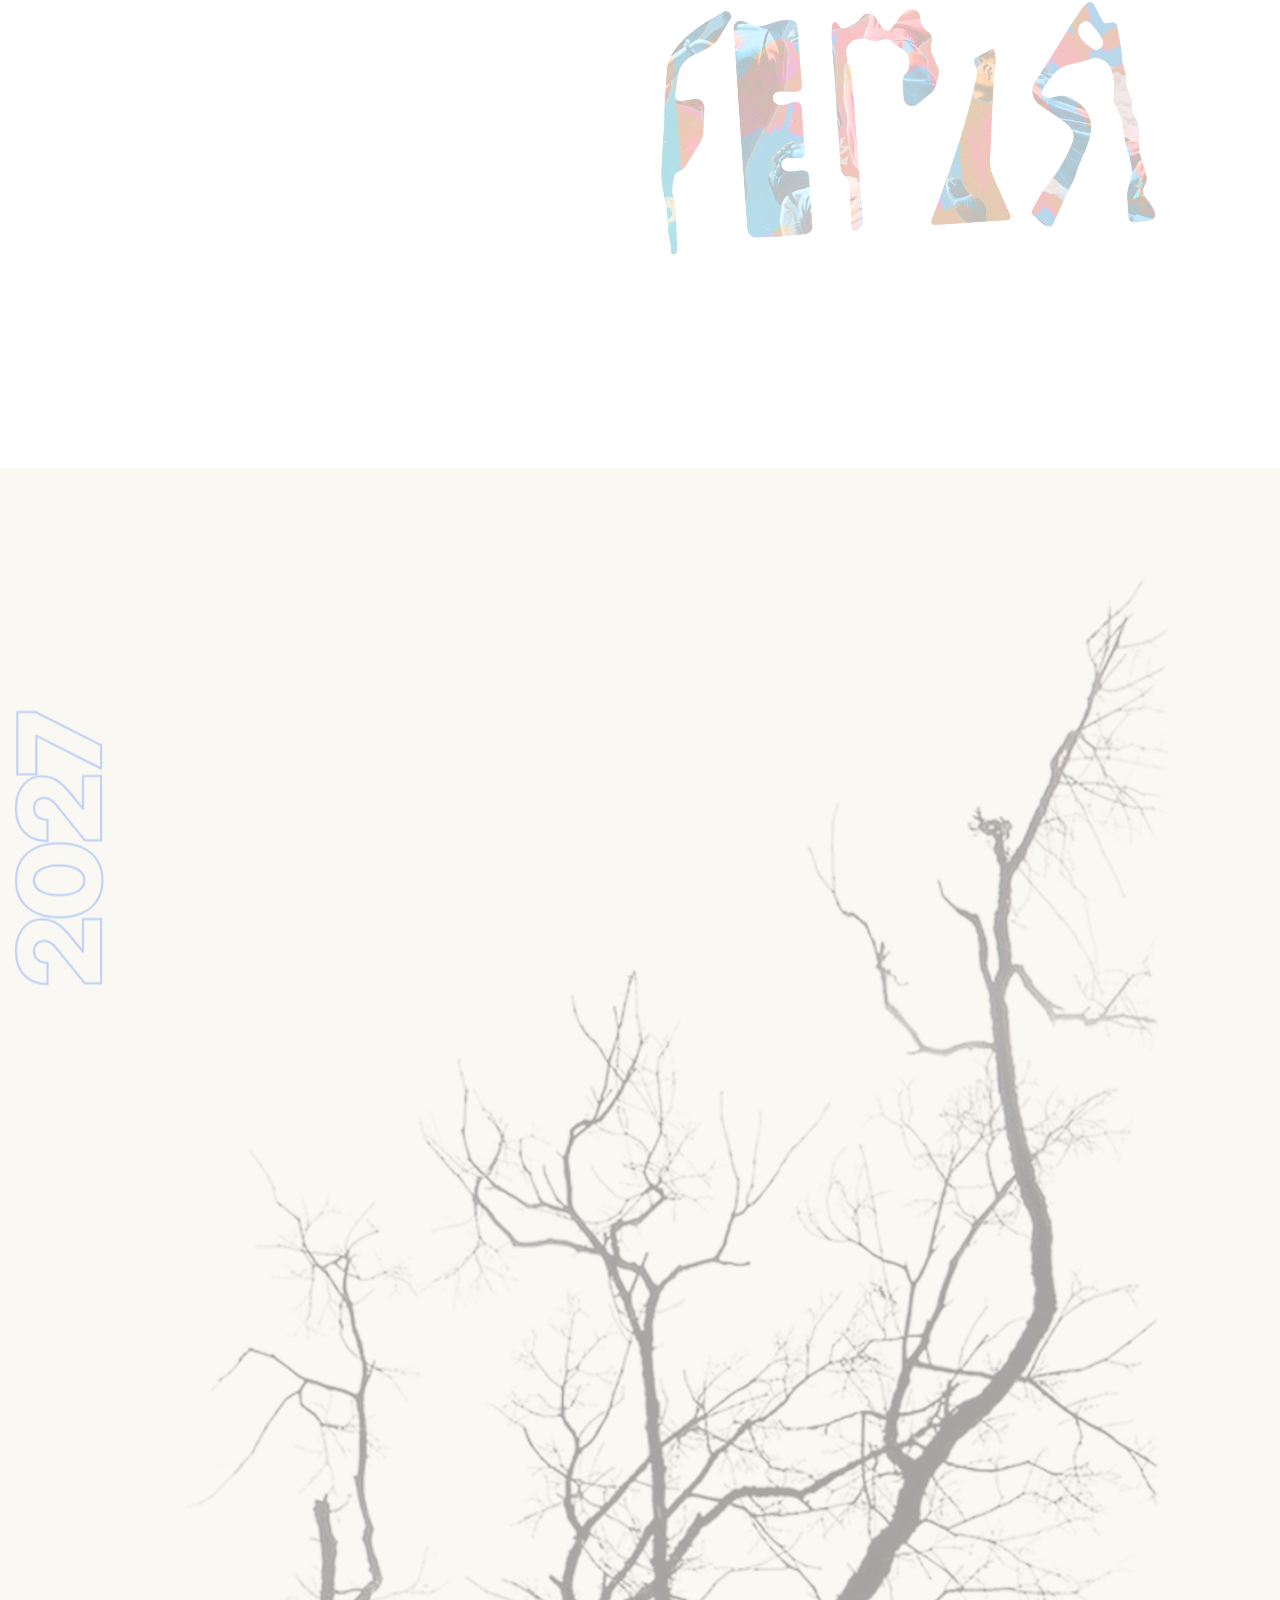
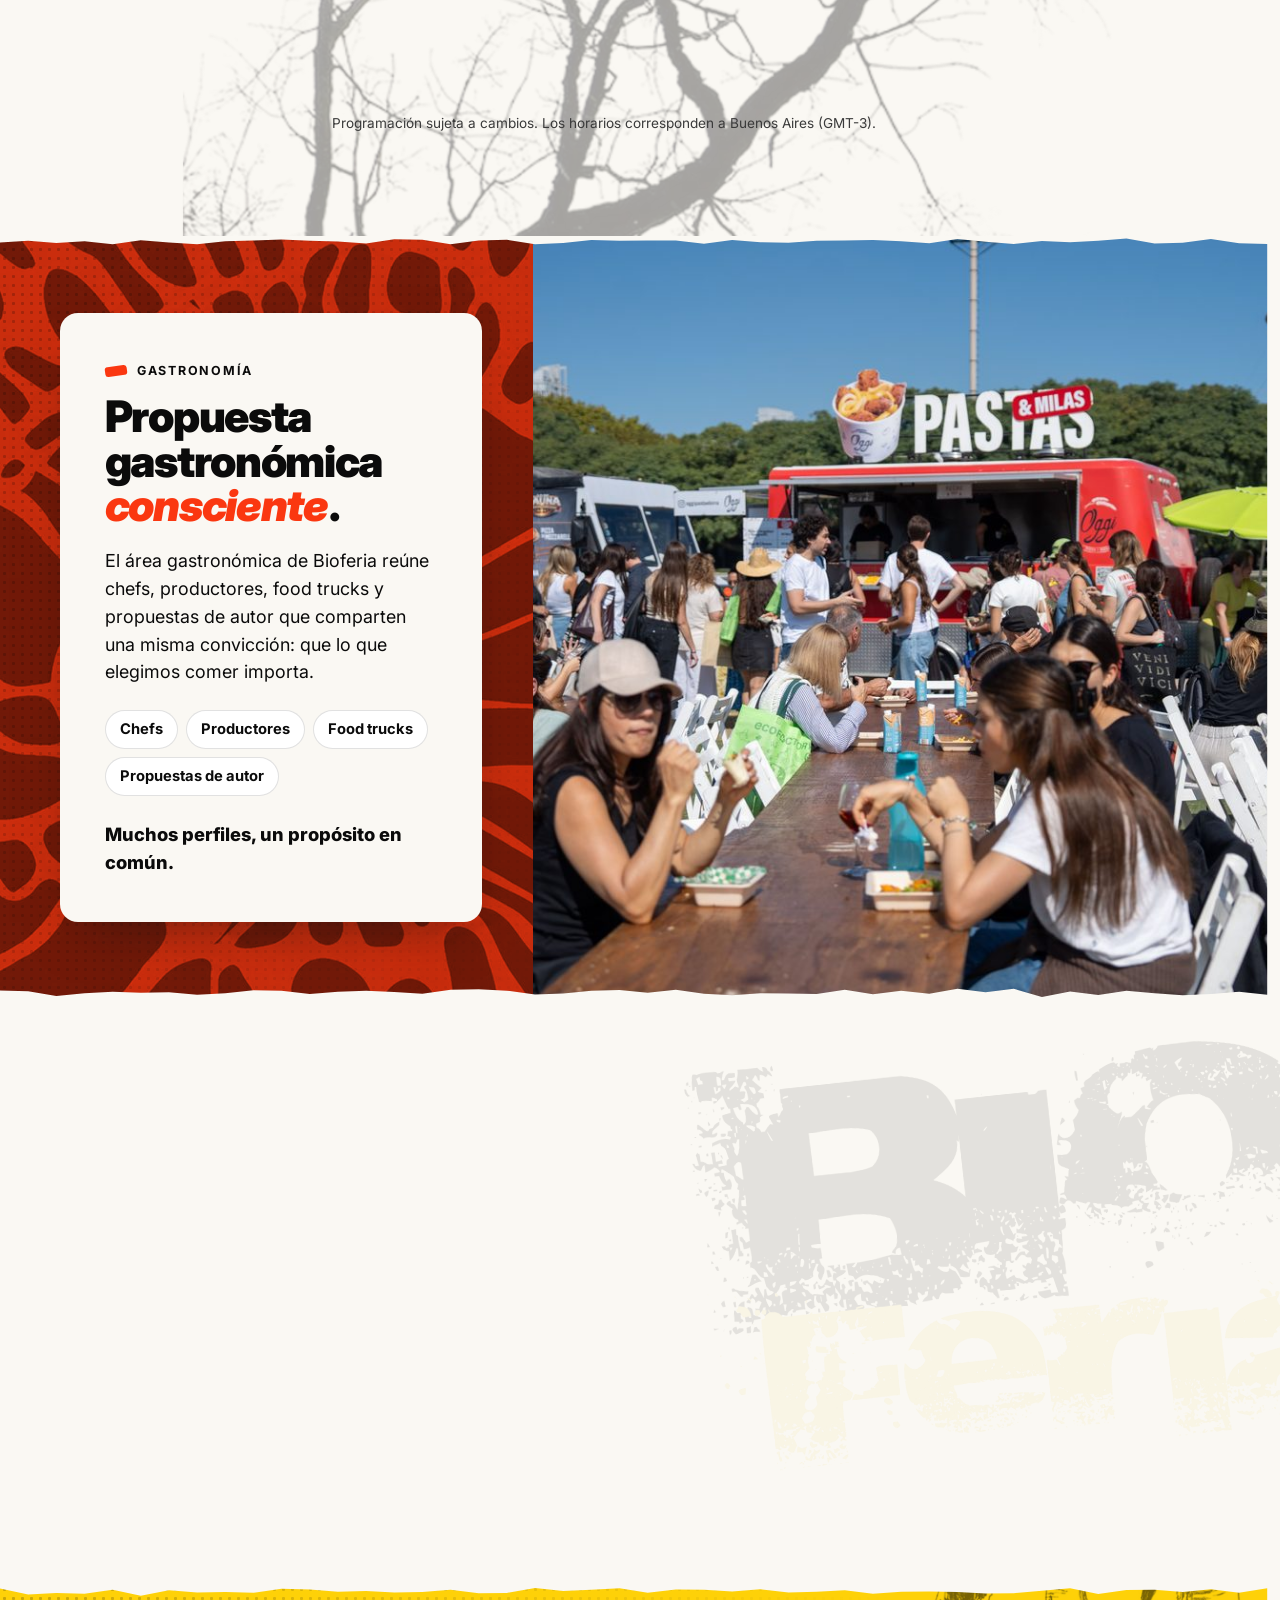
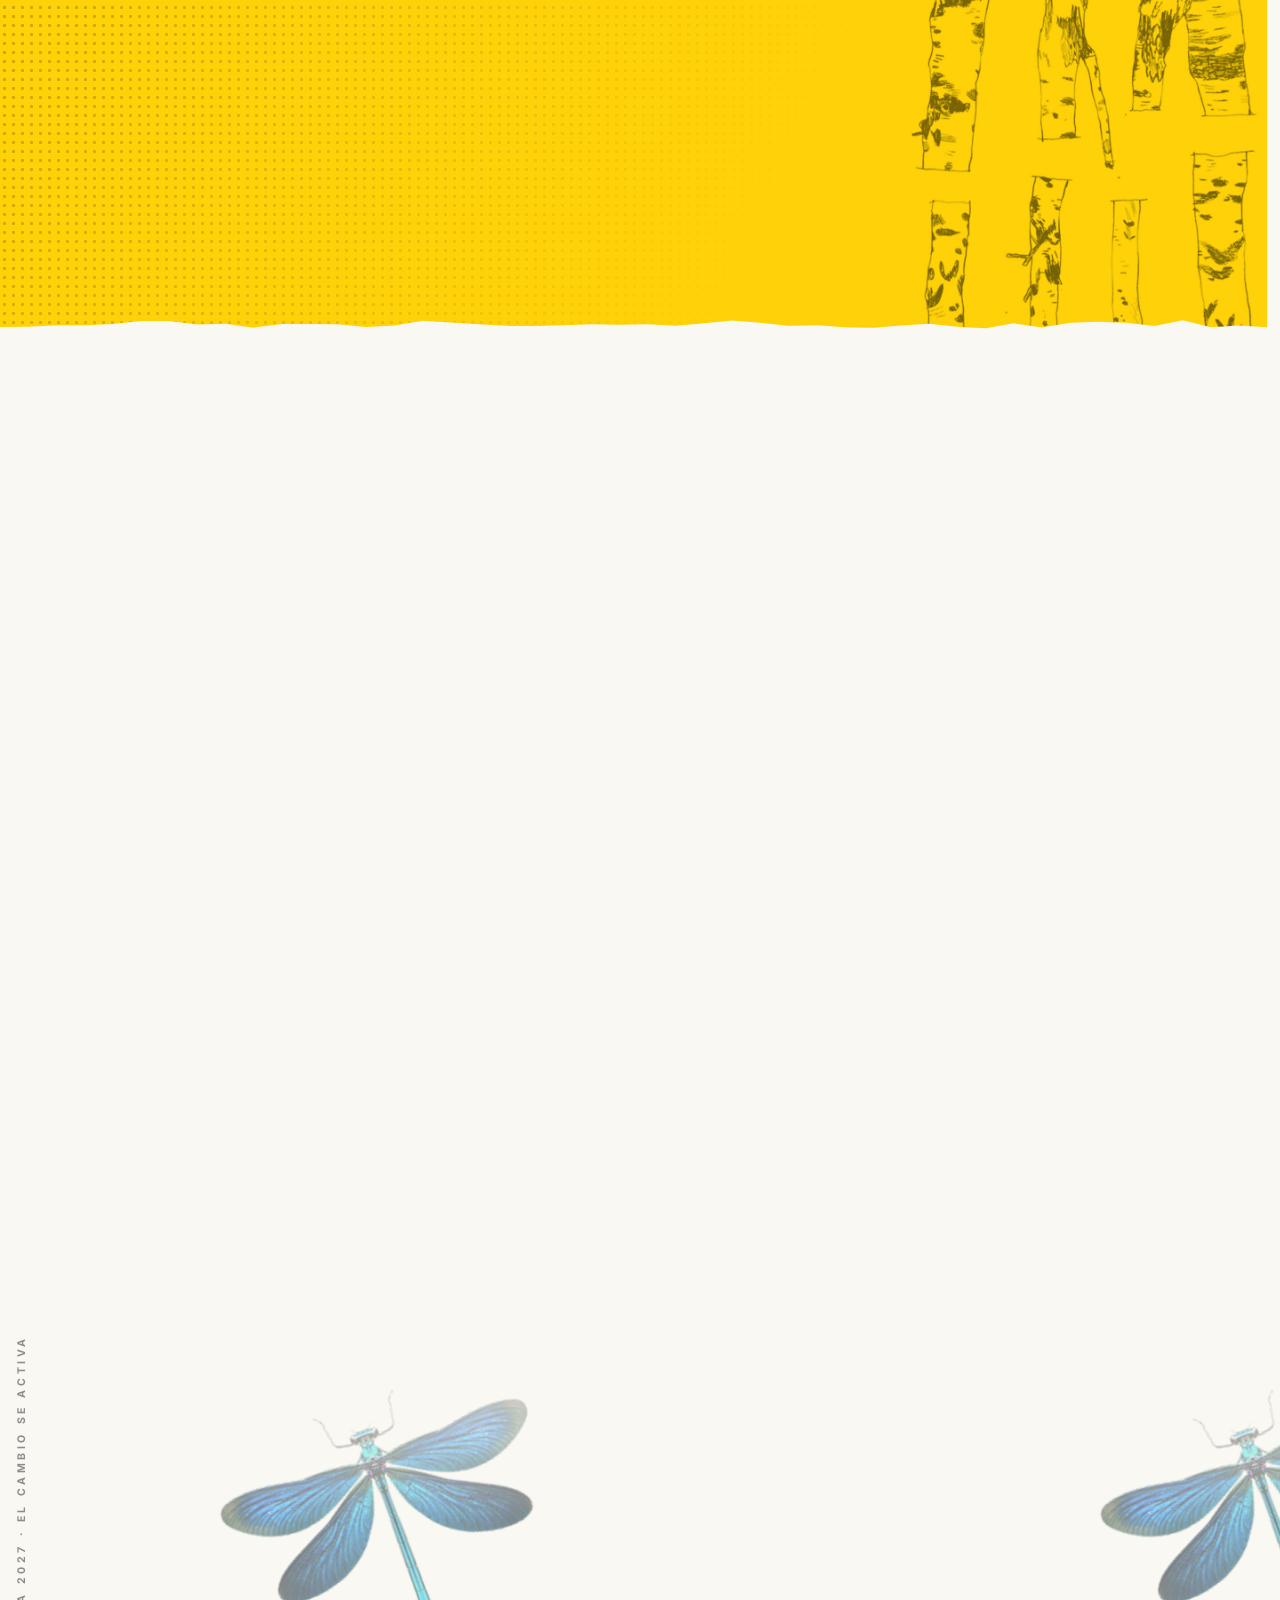
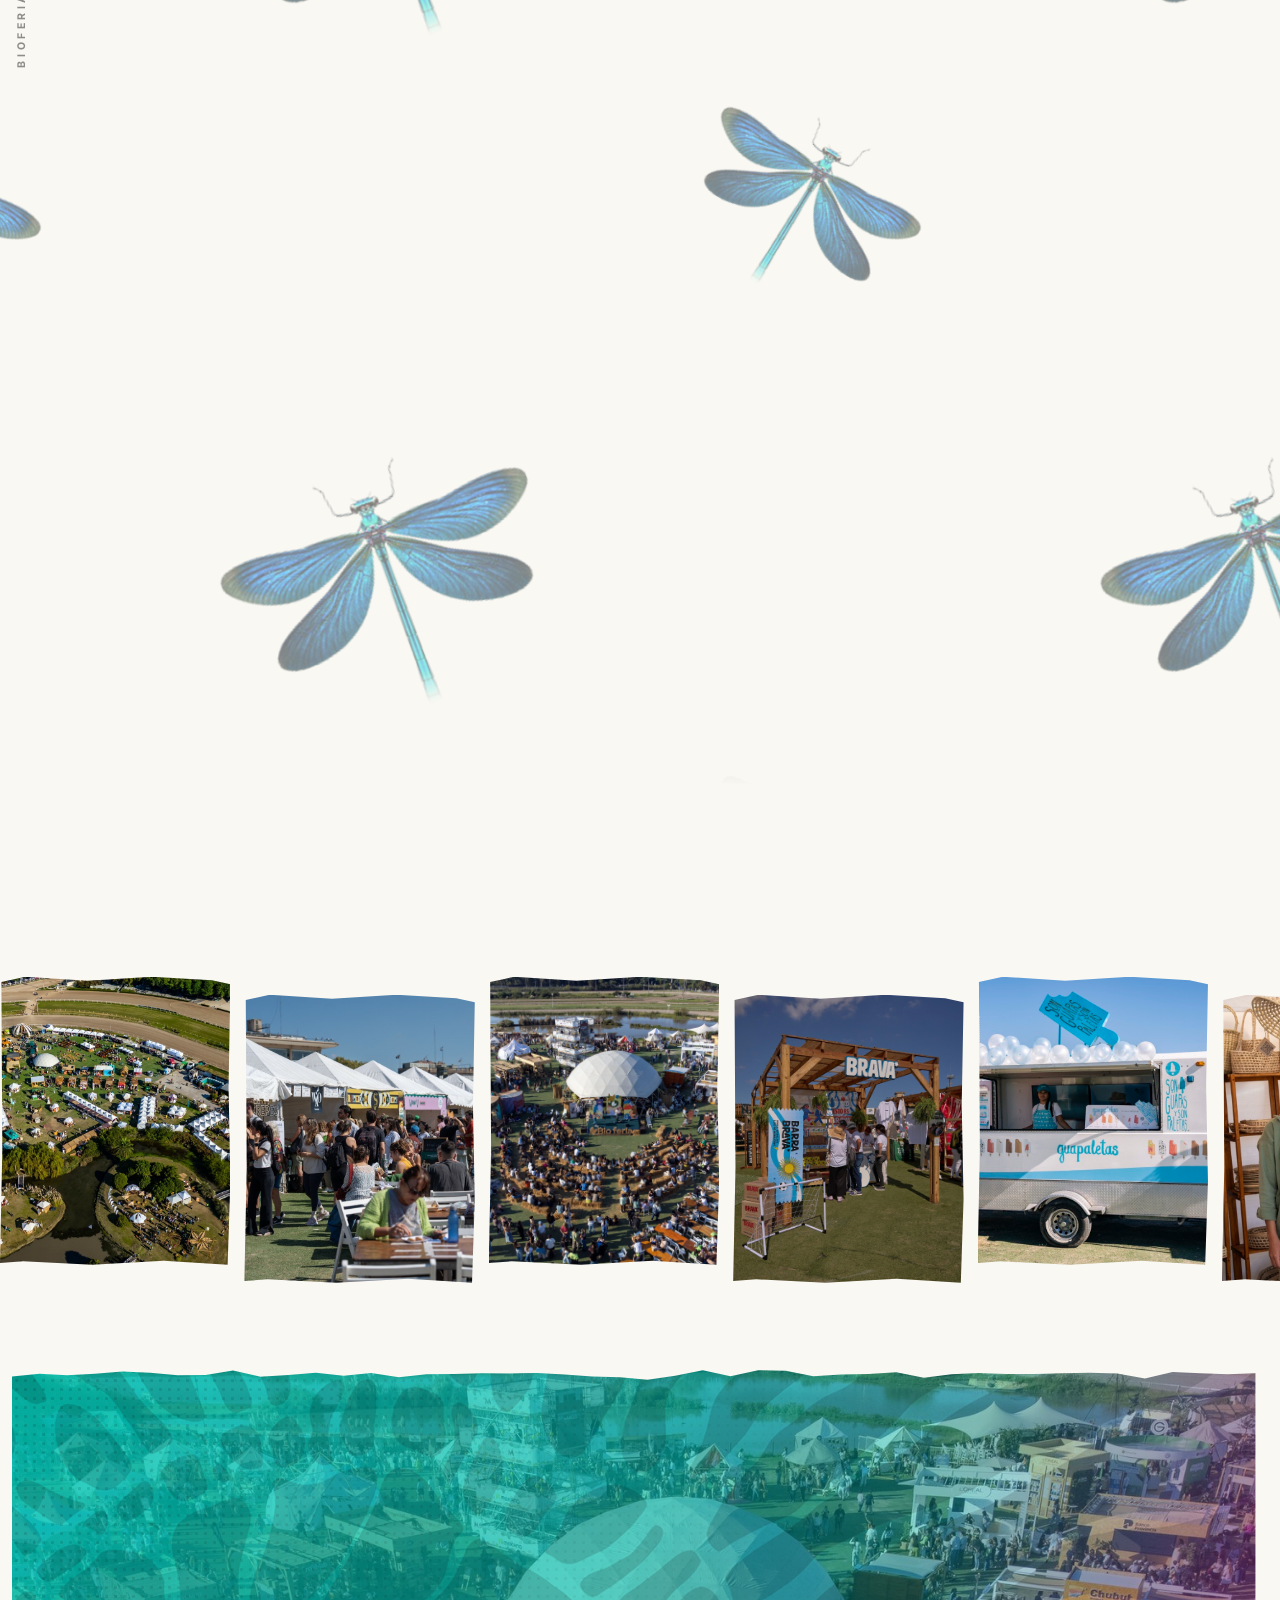
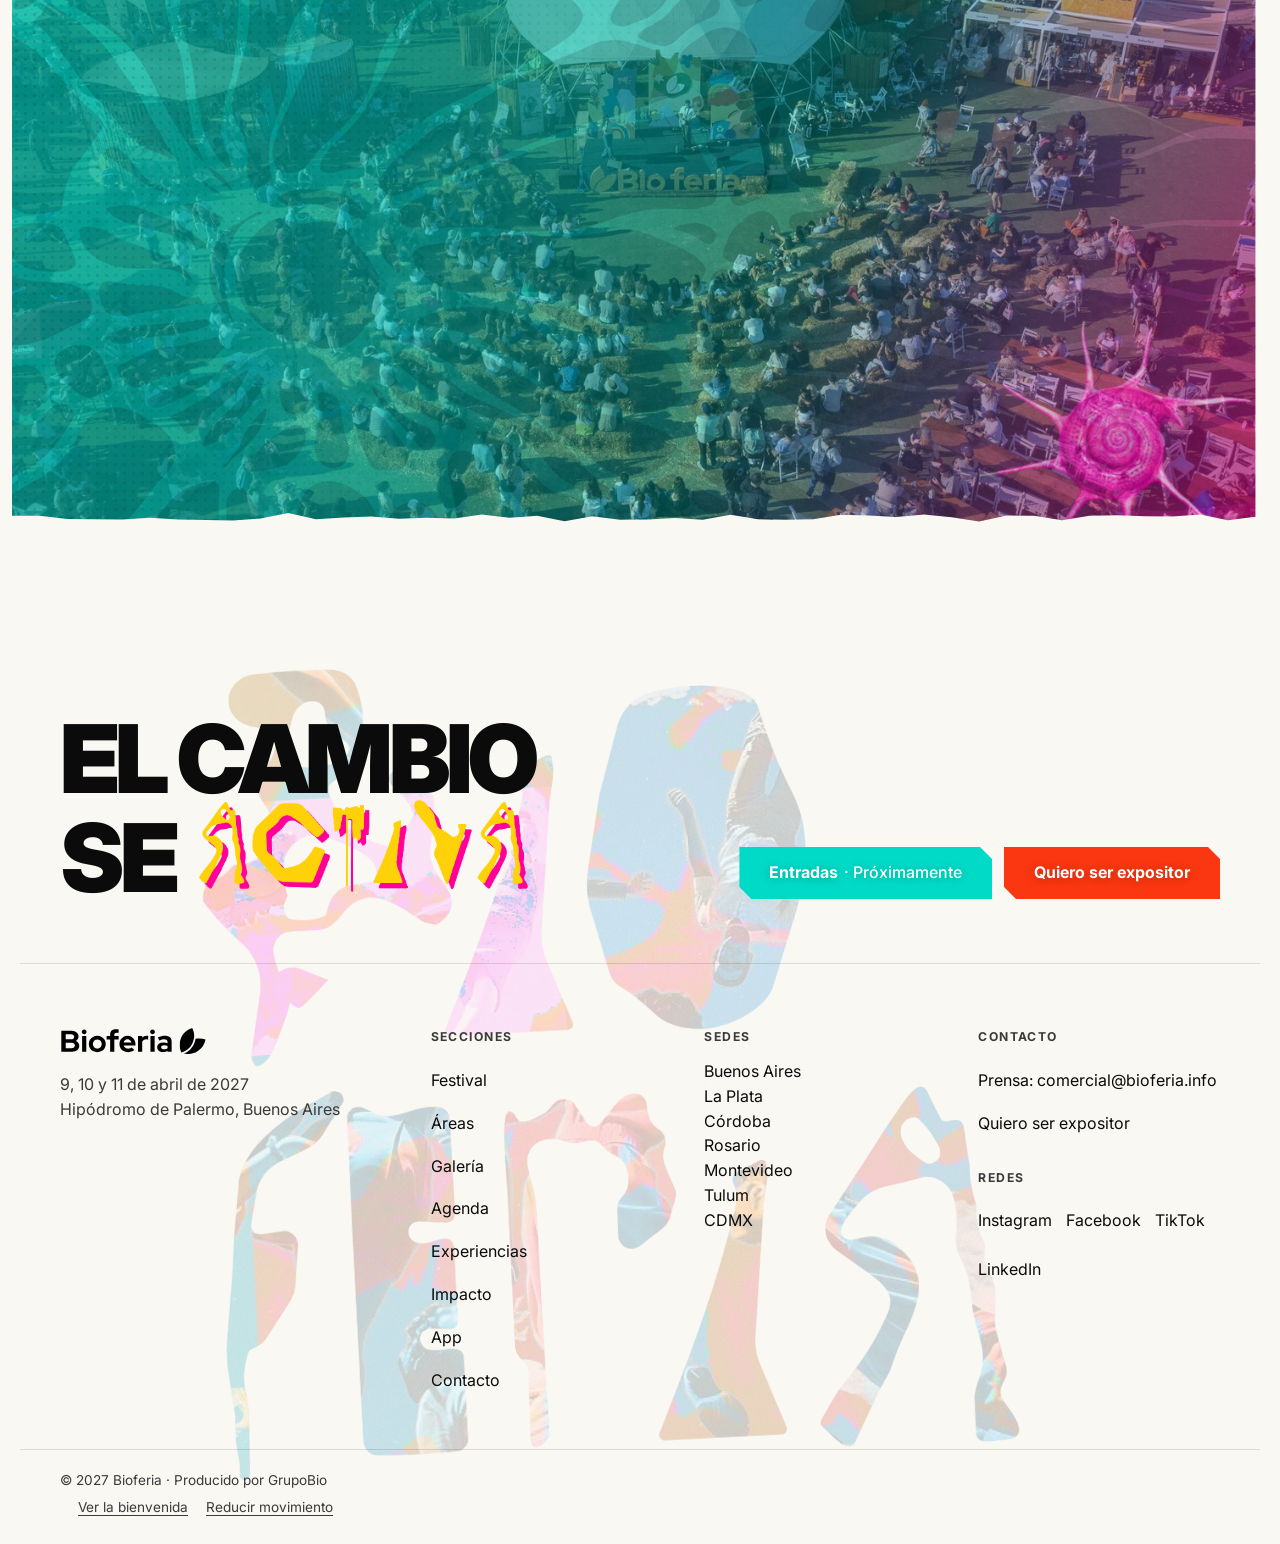
==== commit 79876c0a: "Add files via upload" ====
--- a/index.html
+++ b/index.html
@@ -19,6 +19,7 @@
   <link href="https://fonts.googleapis.com/css2?family=Inter:wght@400;500;600;700;800;900&display=swap" rel="stylesheet">
 
   <!-- La bienvenida es lo primero que se ve: la página queda oculta hasta que se abre (con salvavidas por si algo falla). -->
+  <script>try{if(localStorage.getItem("bf-calma")==="1")document.documentElement.classList.add("menos-movimiento")}catch(e){}</script>
   <script>try{var q=/[?&]bienvenida/.test(location.search);if(q||(!sessionStorage.getItem("bf-bienvenida")&&!location.hash)){document.documentElement.classList.add("welcome-pending");setTimeout(function(){document.documentElement.classList.remove("welcome-pending")},7000)}}catch(e){}</script>
   <style>html.welcome-pending{background:#0B0B0B}html.welcome-pending body>*:not(.welcome){visibility:hidden}</style>
   <link rel="stylesheet" href="styles.css">
--- a/styles.css
+++ b/styles.css
@@ -737,8 +737,10 @@
 .js-reveal .reveal { opacity: 0; transform: translateY(18px); transition: opacity .6s var(--ease), transform .7s var(--ease); }
 .js-reveal .reveal.is-in { opacity: 1; transform: none; }
 
-@media (prefers-reduced-motion: reduce) {
-  html { scroll-behavior: auto; }
-  /* menos movimiento para todo, salvo la bienvenida cuando se pide a propósito con ?bienvenida=anim */
-  *:not(.welcome.force-anim, .welcome.force-anim *), *:not(.welcome.force-anim, .welcome.force-anim *)::before, *:not(.welcome.force-anim, .welcome.force-anim *)::after { animation-duration: .01ms !important; animation-iteration-count: 1 !important; transition-duration: .01ms !important; }
-}
+/* modo "reducir movimiento": lo elige la persona con el botón del pie (no depende del sistema) */
+html.menos-movimiento { scroll-behavior: auto; }
+
+  /* menos movimiento para todo, salvo la bienvenida (que tiene su propia versión calma) */
+  html.menos-movimiento *:not(.welcome.force-anim):not(.welcome.force-anim *),
+  html.menos-movimiento *:not(.welcome.force-anim):not(.welcome.force-anim *)::before,
+  html.menos-movimiento *:not(.welcome.force-anim):not(.welcome.force-anim *)::after { animation-duration: .01ms !important; animation-iteration-count: 1 !important; transition-duration: .01ms !important; }
--- a/extras.css
+++ b/extras.css
@@ -4,7 +4,8 @@
    ========================================================= */
 
 html { scroll-behavior: smooth; }
-@media (prefers-reduced-motion: reduce) { html { scroll-behavior: auto; } }
+/* modo "reducir movimiento": lo elige la persona con el botón del pie (no depende del sistema) */
+html.menos-movimiento { scroll-behavior: auto; }
 
 /* barra de progreso con los 5 colores */
 .progress { position: fixed; inset: 0 0 auto 0; height: 4px; z-index: 60; pointer-events: none; }
@@ -72,7 +73,8 @@
 .cinta__row li:nth-child(even) { transform: translateY(18px); }
 .cinta__row img { width: 100%; height: 100%; object-fit: cover; }
 @keyframes cinta { to { transform: translateX(calc(-50% - 7px)); } }
-@media (prefers-reduced-motion: reduce) { .cinta__row { animation: none; overflow-x: auto; } }
+/* modo "reducir movimiento": lo elige la persona con el botón del pie (no depende del sistema) */
+html.menos-movimiento .cinta__row { animation: none; overflow-x: auto; }
 
 /* visor de la galería */
 .gal__lb::backdrop { background: #0B0B0BE6; }
@@ -451,10 +453,9 @@
 .contacto .btn--dark { animation: pulse-pink 2.6s ease-in-out infinite; }
 @keyframes pulse-pink { 0%, 100% { box-shadow: 0 14px 28px -14px var(--rosa), 0 0 0 0 #FF009933; } 50% { box-shadow: 0 14px 28px -14px var(--rosa), 0 0 0 10px #FF009900; } }
 
-@media (prefers-reduced-motion: reduce) {
-  .contacto__grafica, .contacto__grid, .contacto__grid::before, .perfil, .contacto .btn--dark { animation: none; }
-  .js-reveal .contacto__intro.reveal .contacto__grafica { opacity: 1; scale: 1; rotate: 0deg; }
-}
+/* modo "reducir movimiento": lo elige la persona con el botón del pie (no depende del sistema) */
+html.menos-movimiento .contacto__grafica, html.menos-movimiento .contacto__grid, html.menos-movimiento .contacto__grid::before, html.menos-movimiento .perfil, html.menos-movimiento .contacto .btn--dark { animation: none; }
+html.menos-movimiento .js-reveal .contacto__intro.reveal .contacto__grafica { opacity: 1; scale: 1; rotate: 0deg; }
 
 /* botones de color: tipografía blanca (con una sombra leve para que se lea sobre el celeste) */
 .btn--ticket, .btn--stand, .btn--ticket .btn__soon { color: var(--white); text-shadow: 0 1px 8px #0B0B0B40; }
@@ -485,7 +486,8 @@
 }
 @keyframes blob-drift { from { transform: translate(0, 0) rotate(0deg) scale(1); } to { transform: translate(8%, -10%) rotate(60deg) scale(1.15); } }
 
-@media (prefers-reduced-motion: reduce) { .blobs i, .frase__vos { animation: none; } }
+/* modo "reducir movimiento": lo elige la persona con el botón del pie (no depende del sistema) */
+html.menos-movimiento .blobs i, html.menos-movimiento .frase__vos { animation: none; }
 
 /* ajuste: manchas con color pleno (sin transparencia, para no mezclar el amarillo con el celeste), forma orgánica fija */
 .blobs i { filter: none; mix-blend-mode: normal; opacity: 1; border-radius: 58% 42% 55% 45% / 48% 56% 44% 52%; }
@@ -536,7 +538,8 @@
 @keyframes org-bob { from { transform: rotate(-22deg) translateY(0); } to { transform: rotate(-12deg) translateY(-14px); } }
 .contacto__grid::before { display: none; }
 .contacto__grid { background: var(--turquesa); animation: none; }
-@media (prefers-reduced-motion: reduce) { .contacto .blobs i { animation: none !important; } }
+/* modo "reducir movimiento": lo elige la persona con el botón del pie (no depende del sistema) */
+html.menos-movimiento .contacto .blobs i { animation: none !important; }
 /* más foto visible: degradé más liviano */
 .contacto .blobs i:nth-child(2) { background: linear-gradient(115deg, #01DAC7D9 0%, #01DAC79E 42%, #01DAC759 62%, #FF009999 100%); }
 .contacto .frase { text-shadow: 0 2px 22px #0B0B0B66; }
@@ -566,7 +569,8 @@
 .count__cell:last-child .count__n { animation: count-beat 1s steps(1) infinite; }
 @keyframes count-beat { 0% { opacity: 1; } 85% { opacity: .78; } }
 .count__msg { font-weight: 900; font-size: 1.3rem; text-shadow: 0 1px 12px #0B0B0B59; }
-@media (prefers-reduced-motion: reduce) { .count__cell:last-child .count__n { animation: none; } }
+/* modo "reducir movimiento": lo elige la persona con el botón del pie (no depende del sistema) */
+html.menos-movimiento .count__cell:last-child .count__n { animation: none; }
 @media (max-width: 420px) { .count__cell { min-width: 56px; padding: 7px 8px 6px; } }
 
 /* =========================================================
@@ -618,7 +622,8 @@
 .ag__panel[data-day="amarillo"] .ag__item.is-key .ag__hora { color: var(--ink); }
 .ag__ahora { position: absolute; right: 10px; top: 10px; padding: 3px 10px; border-radius: 999px; background: var(--rosa); color: var(--white); font-size: .72rem; font-weight: 800; letter-spacing: .08em; text-transform: uppercase; animation: ahora 1.8s ease-in-out infinite; }
 @keyframes ahora { 50% { transform: scale(1.08); } }
-@media (prefers-reduced-motion: reduce) { .ag__ahora { animation: none; } }
+/* modo "reducir movimiento": lo elige la persona con el botón del pie (no depende del sistema) */
+html.menos-movimiento .ag__ahora { animation: none; }
 .ag__nota { margin-top: 16px; font-size: .85rem; color: var(--ink-2); }
 @media (max-width: 520px) { .ag__item { grid-template-columns: 64px minmax(0, 1fr); gap: 10px; } .ag__hora { font-size: 1.02rem; } }
 
@@ -639,7 +644,8 @@
 .ticker__item.bg-amarillo img { filter: brightness(0); }
 .ticker__sep img { width: 46px; height: auto; display: block; opacity: .85; }
 @keyframes ticker { to { transform: translateX(calc(-100% / 3 - 6px)); } }
-@media (prefers-reduced-motion: reduce) { .ticker__row { animation: none; overflow-x: auto; } }
+/* modo "reducir movimiento": lo elige la persona con el botón del pie (no depende del sistema) */
+html.menos-movimiento .ticker__row { animation: none; overflow-x: auto; }
 
 .campana { padding-block: clamp(48px, 7vw, 96px); background: var(--paper); overflow: hidden; --eb: var(--rosa); }
 .fan { display: flex; justify-content: center; list-style: none; margin: 0; padding: 36px 0 24px; }
--- a/lenguaje.css
+++ b/lenguaje.css
@@ -106,7 +106,8 @@
 .spec--turquesa { filter: hue-rotate(-146deg) saturate(1.2) brightness(1.1); }
 .spec--amarillo { filter: hue-rotate(88deg) saturate(1.3) brightness(1.15); }
 @keyframes spec-float { 50% { translate: 0 -10px; rotate: calc(var(--rot, 0deg) + 5deg); } }
-@media (prefers-reduced-motion: reduce) { .spec { animation: none; } }
+/* modo "reducir movimiento": lo elige la persona con el botón del pie (no depende del sistema) */
+html.menos-movimiento .spec { animation: none; }
 @media (max-width: 640px) { .spec { width: 70px; opacity: .9; top: 14px; } .agenda .spec--left { display: none; } }
 
 /* ---------- 7. letra menuda de afiche: marca vertical en el margen ---------- */
--- a/bienvenida.css
+++ b/bienvenida.css
@@ -189,11 +189,7 @@
 }
 
 /* sin animaciones: se ve directamente la tarjeta final (salvo que se fuerce con ?bienvenida=anim) */
-@media (prefers-reduced-motion: reduce) {
-  .welcome:not(.force-anim) .flood { display: none; }
-  .welcome:not(.force-anim) .welcome__final { clip-path: none; animation: none; }
-  .welcome:not(.force-anim) *, .welcome:not(.force-anim) *::before { animation: none !important; transition: none !important; }
-}
+
 /* HACER: la trama de fondo más suave, para que el rojo siga siendo rojo */
 .l-tex--ink { opacity: .26; filter: grayscale(1) contrast(1.2) brightness(1.3); }
 
@@ -212,3 +208,12 @@
 .welcome.calm.is-final .welcome__final, .welcome.calm.is-skip .welcome__final { opacity: 1; animation: none !important; }
 .welcome.calm .wf__chip, .welcome.calm .wf__w, .welcome.calm .wf__text, .welcome.calm .wf__dots, .welcome.calm .wf__meta, .welcome.calm .wf__actions, .welcome.calm .wf__tex { animation: none !important; }
 .welcome.calm.is-skip .flood { visibility: hidden; opacity: 0; animation: none !important; }
+
+/* botón para elegir menos movimiento, arriba a la izquierda */
+.welcome__calm {
+  position: absolute; z-index: 10; top: max(16px, env(safe-area-inset-top, 0px)); left: max(16px, env(safe-area-inset-left, 0px));
+  min-height: 40px; padding: 0 16px; border: 0; cursor: pointer; font: inherit; font-weight: 700; font-size: .85rem;
+  background: #FFFFFFE6; color: var(--ink); clip-path: polygon(0 0, calc(100% - 10px) 0, 100% 10px, 100% 100%, 10px 100%, 0 calc(100% - 10px)); transition: transform .2s;
+}
+.welcome__calm:hover { transform: translateY(-2px); }
+.welcome__calm:focus-visible { outline: 3px solid var(--ink); outline-offset: 3px; }
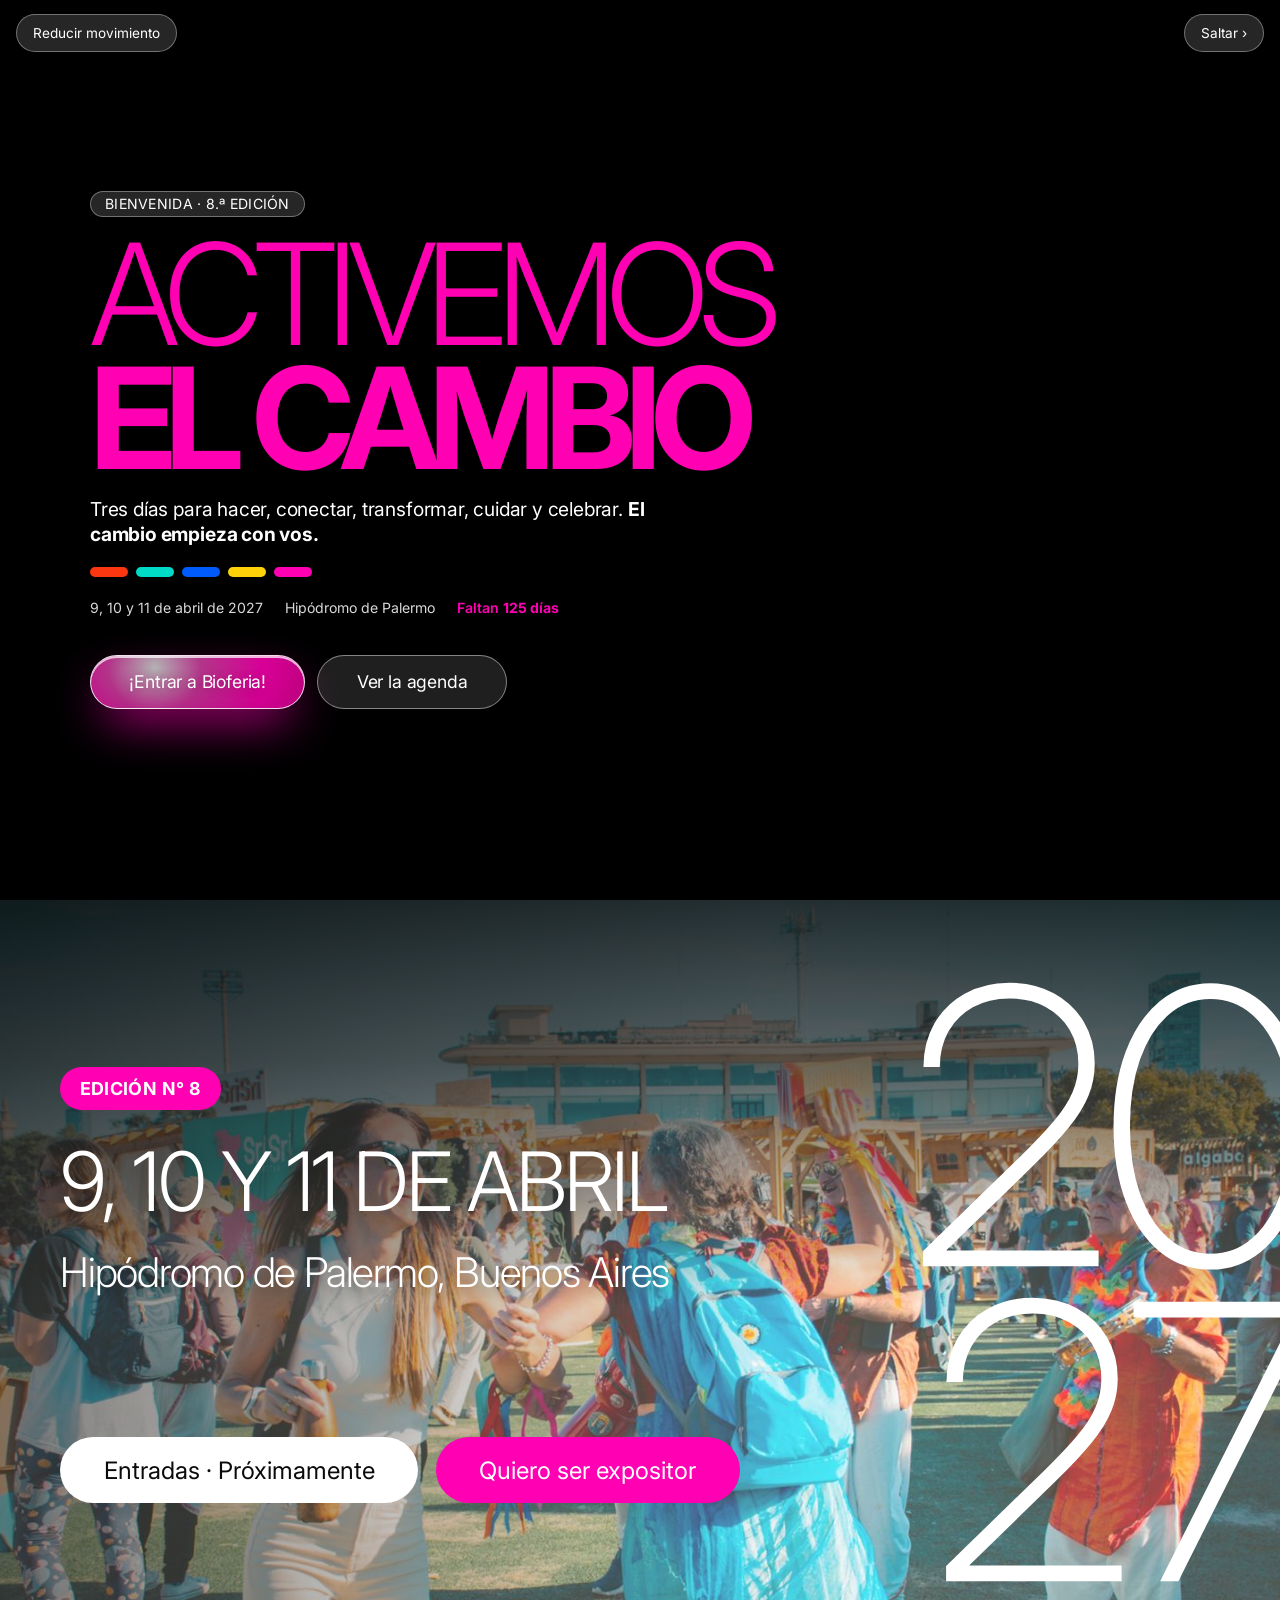
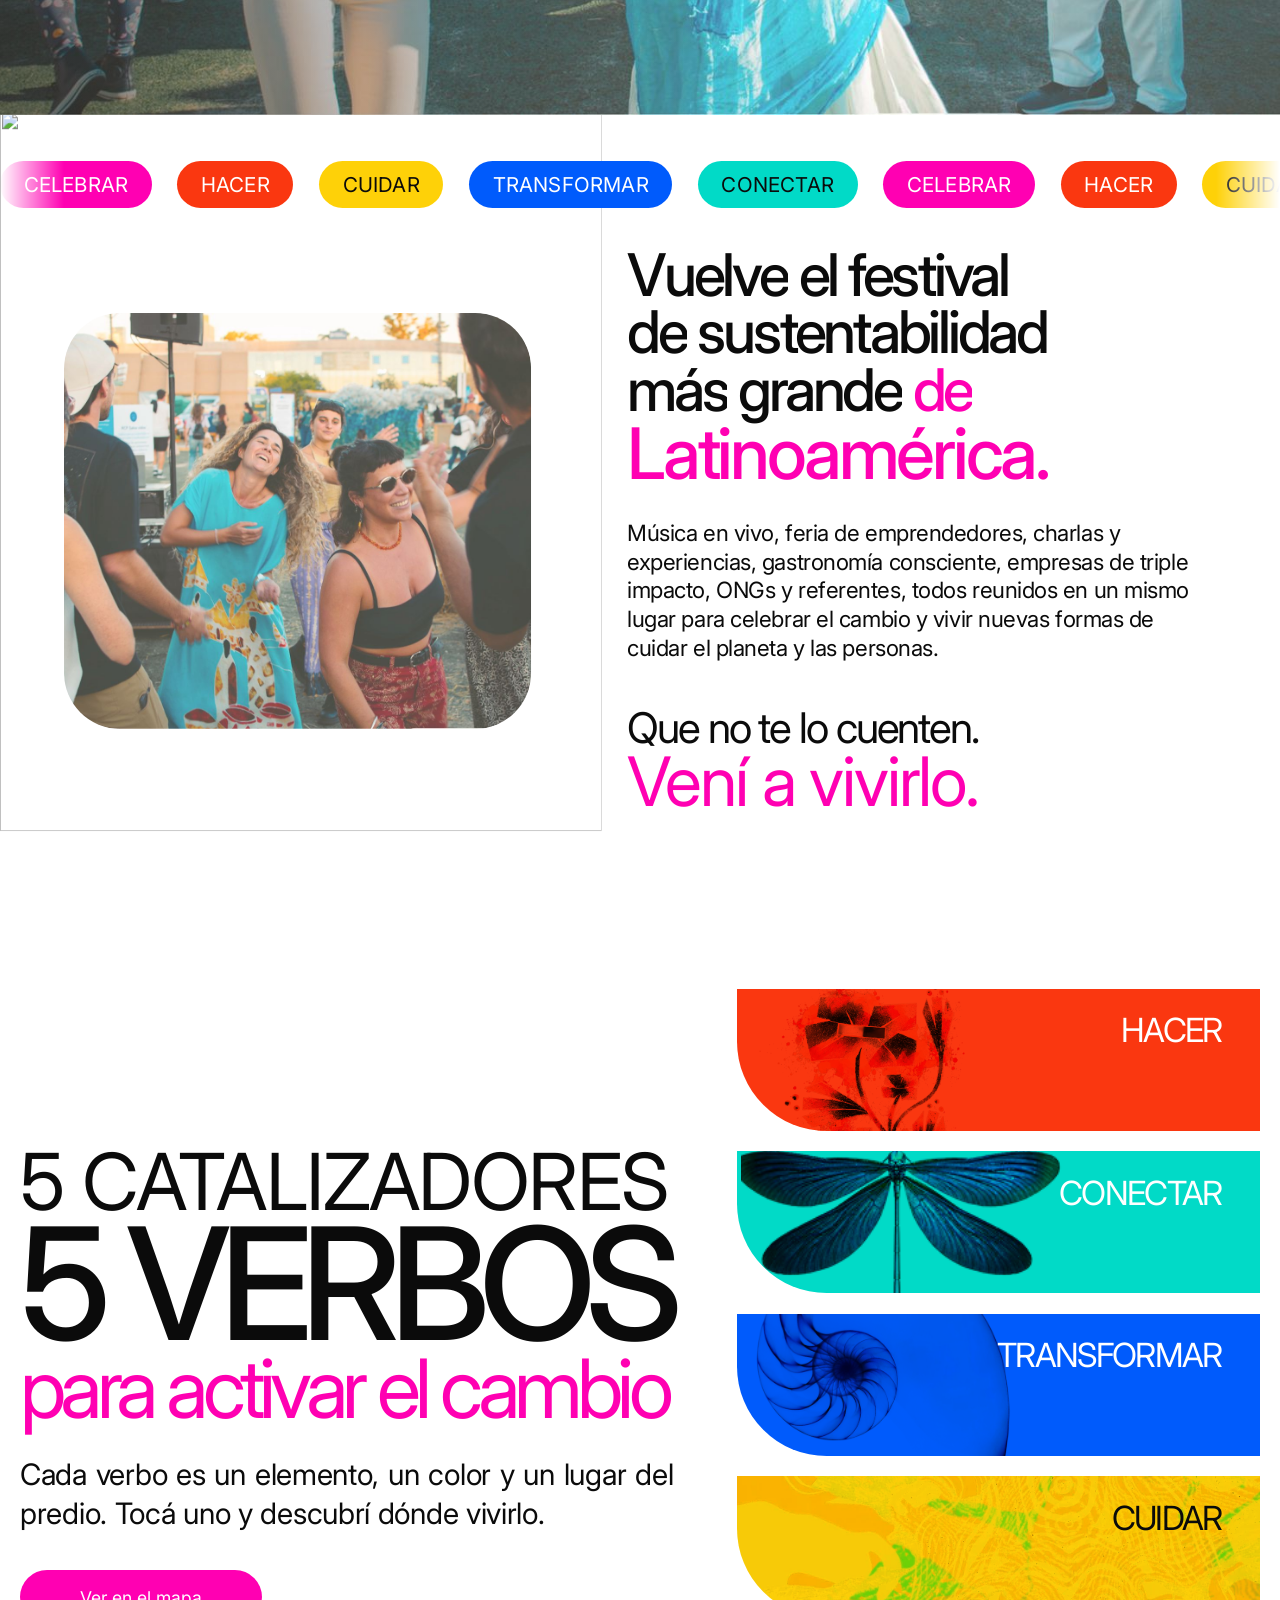
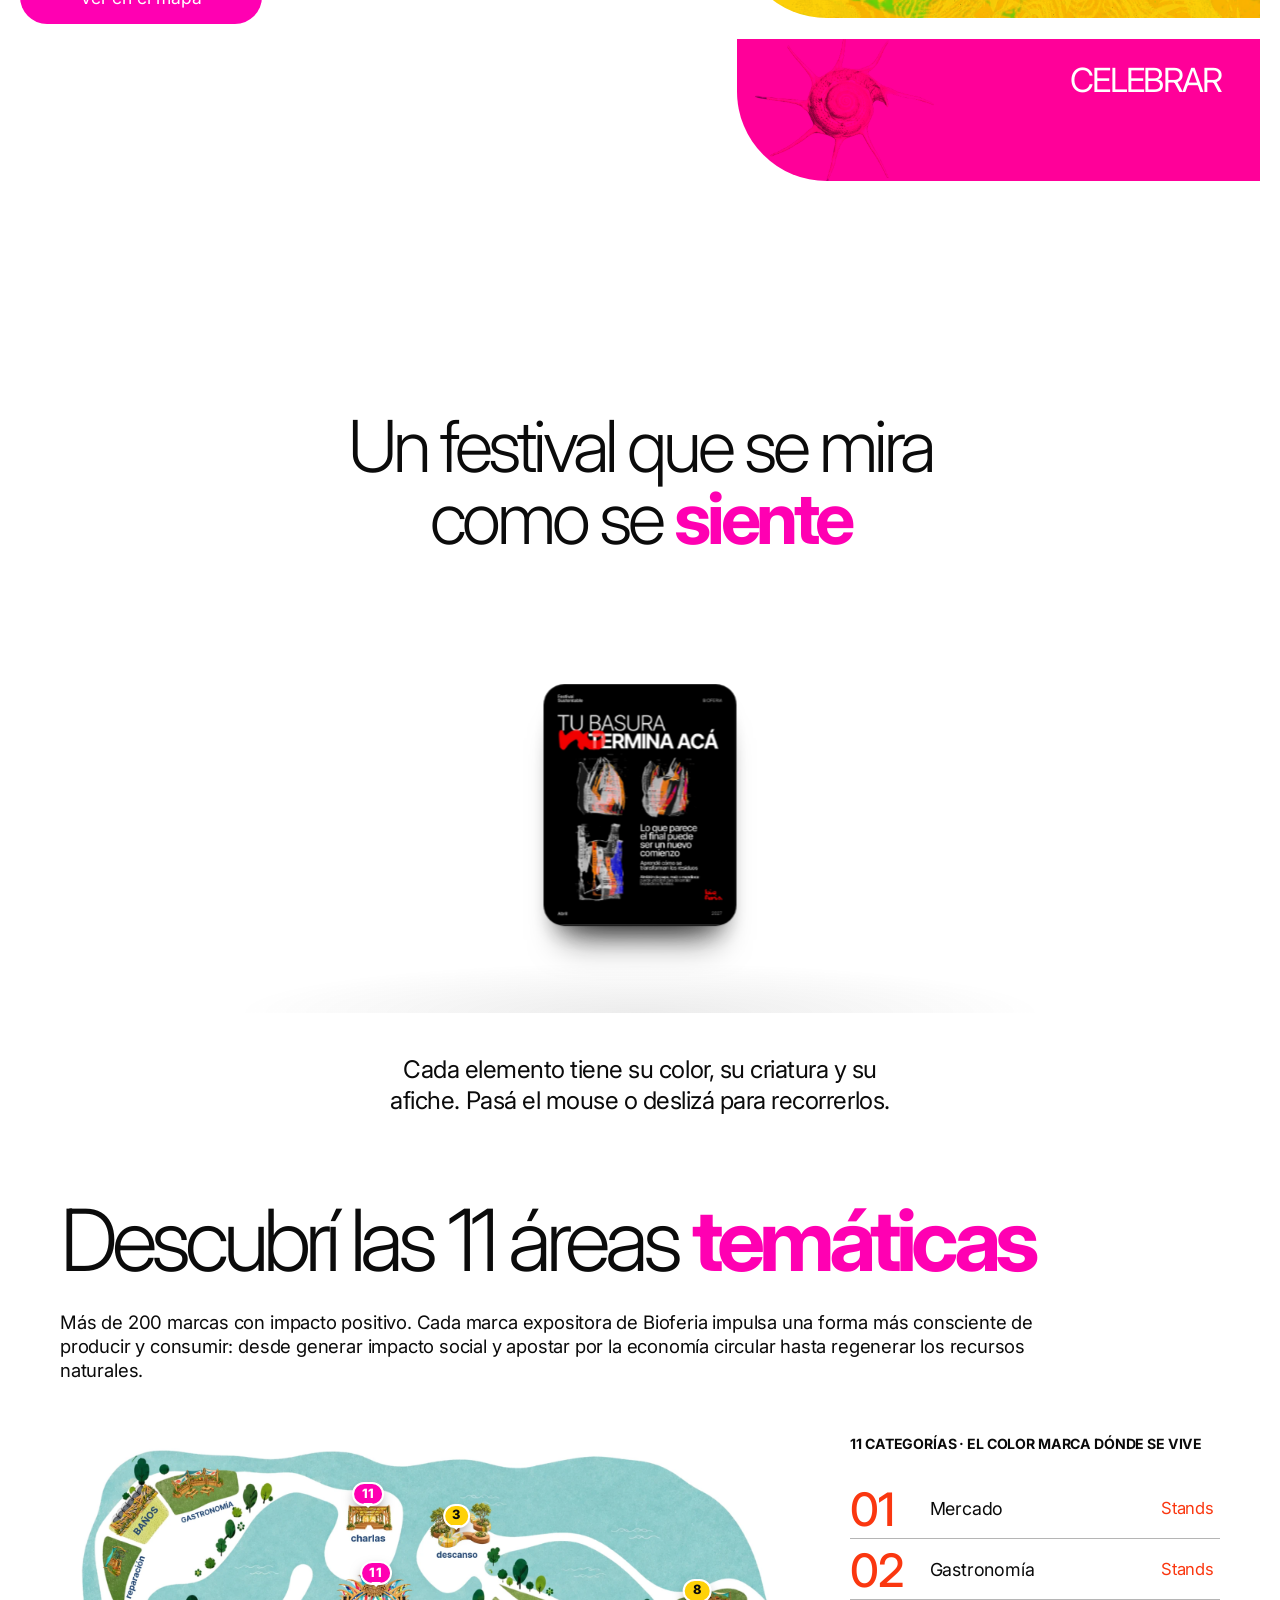
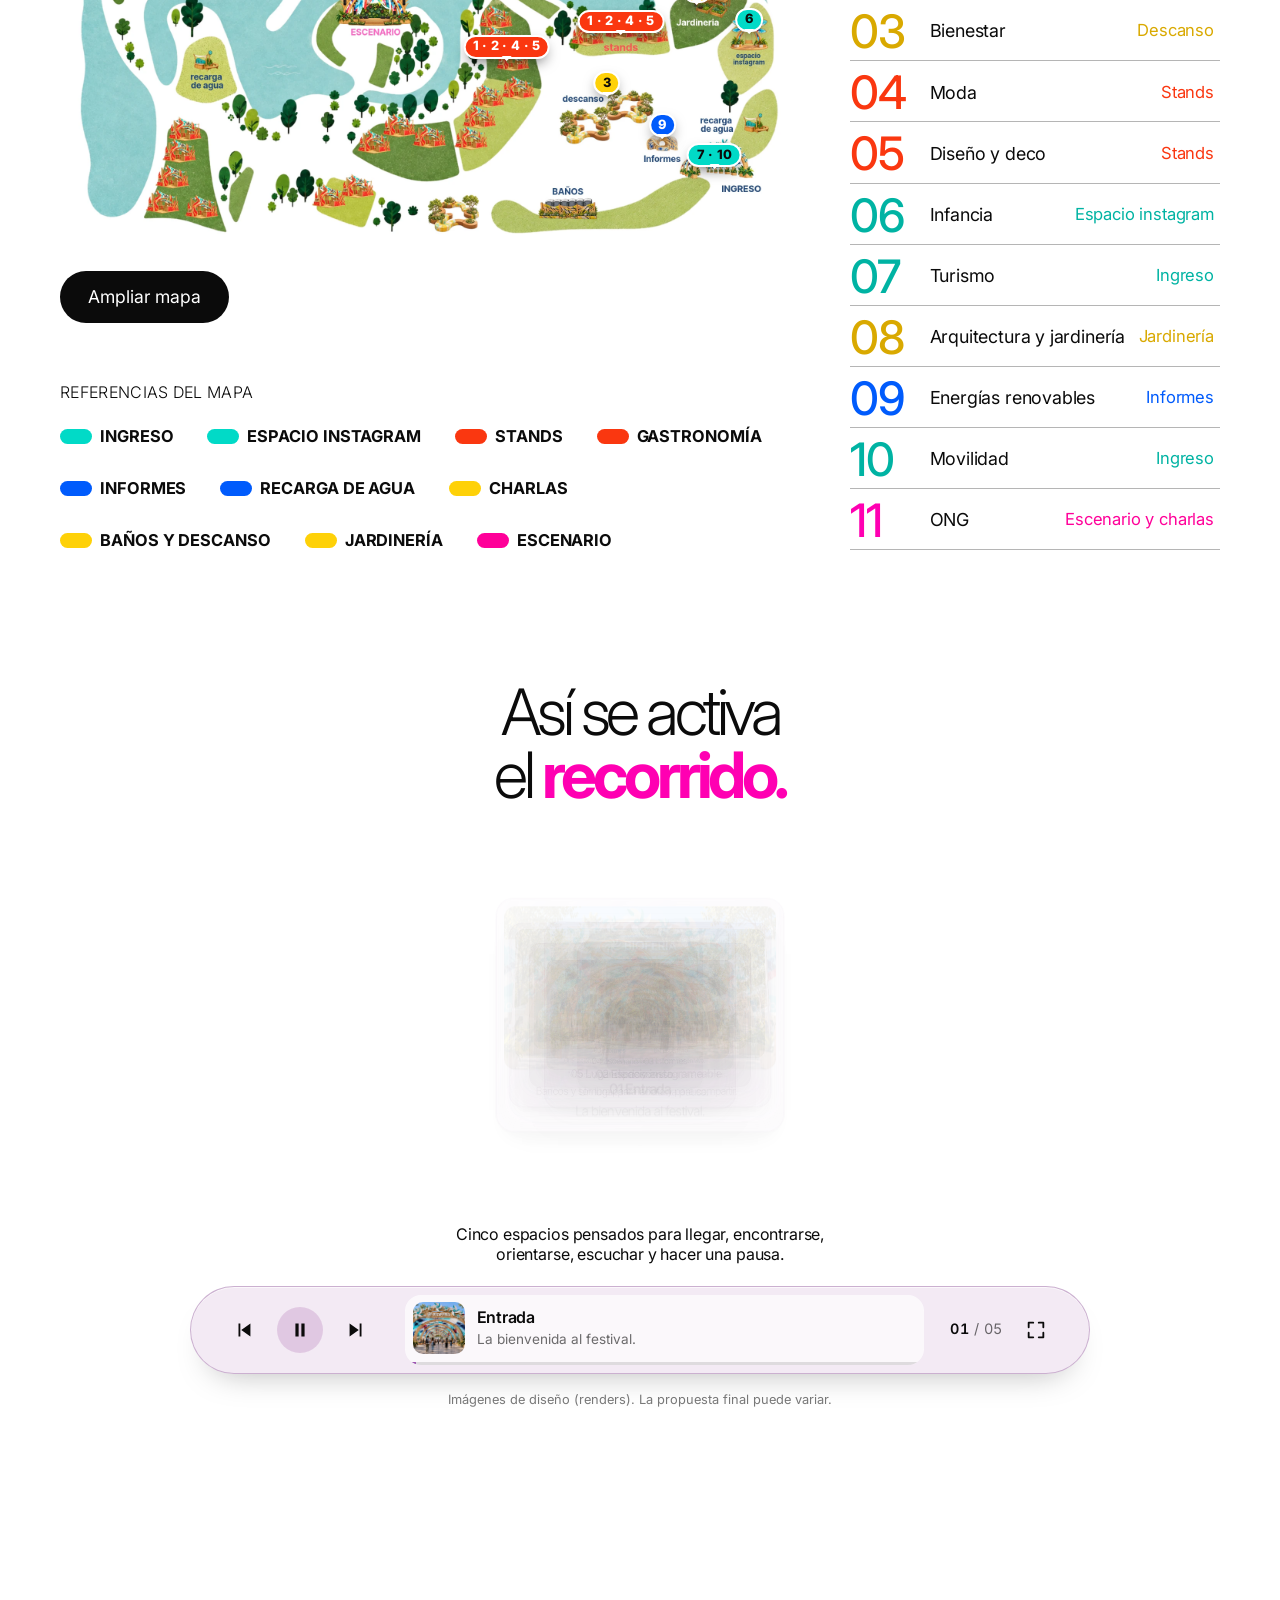
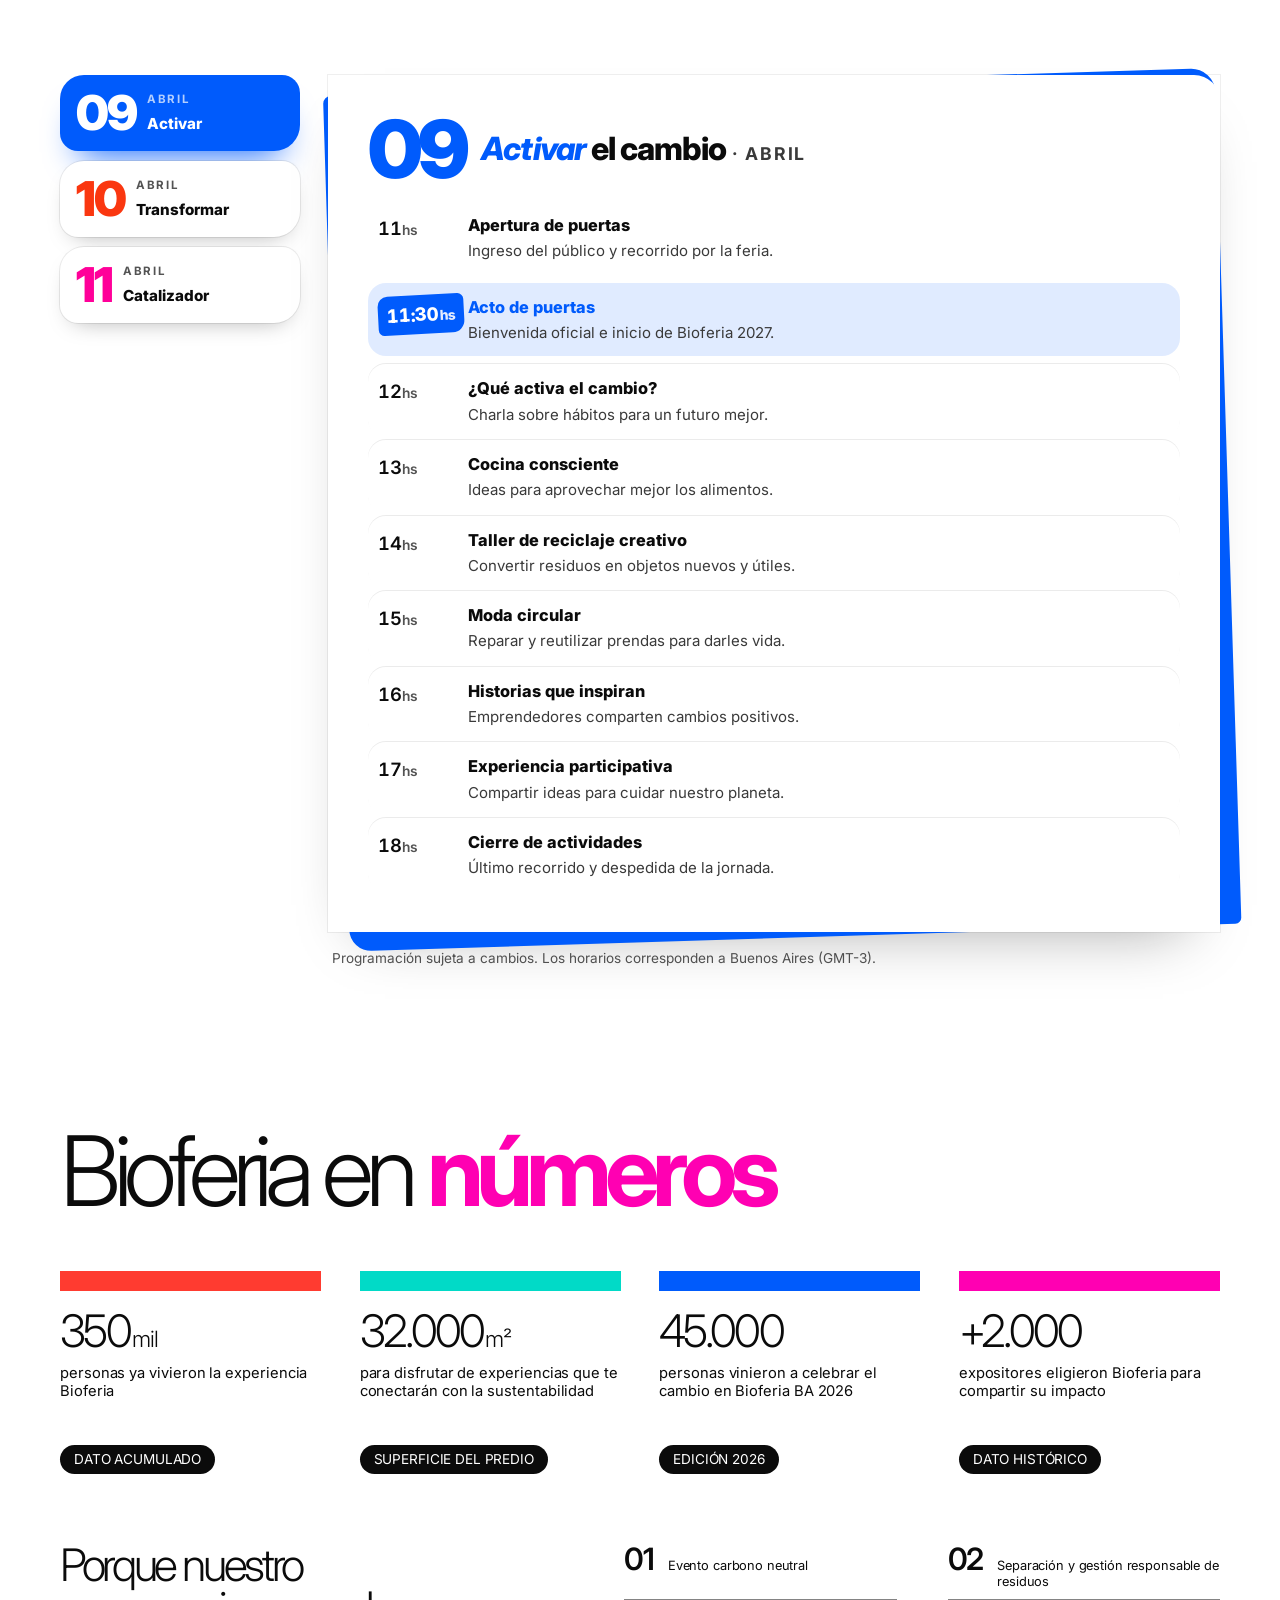
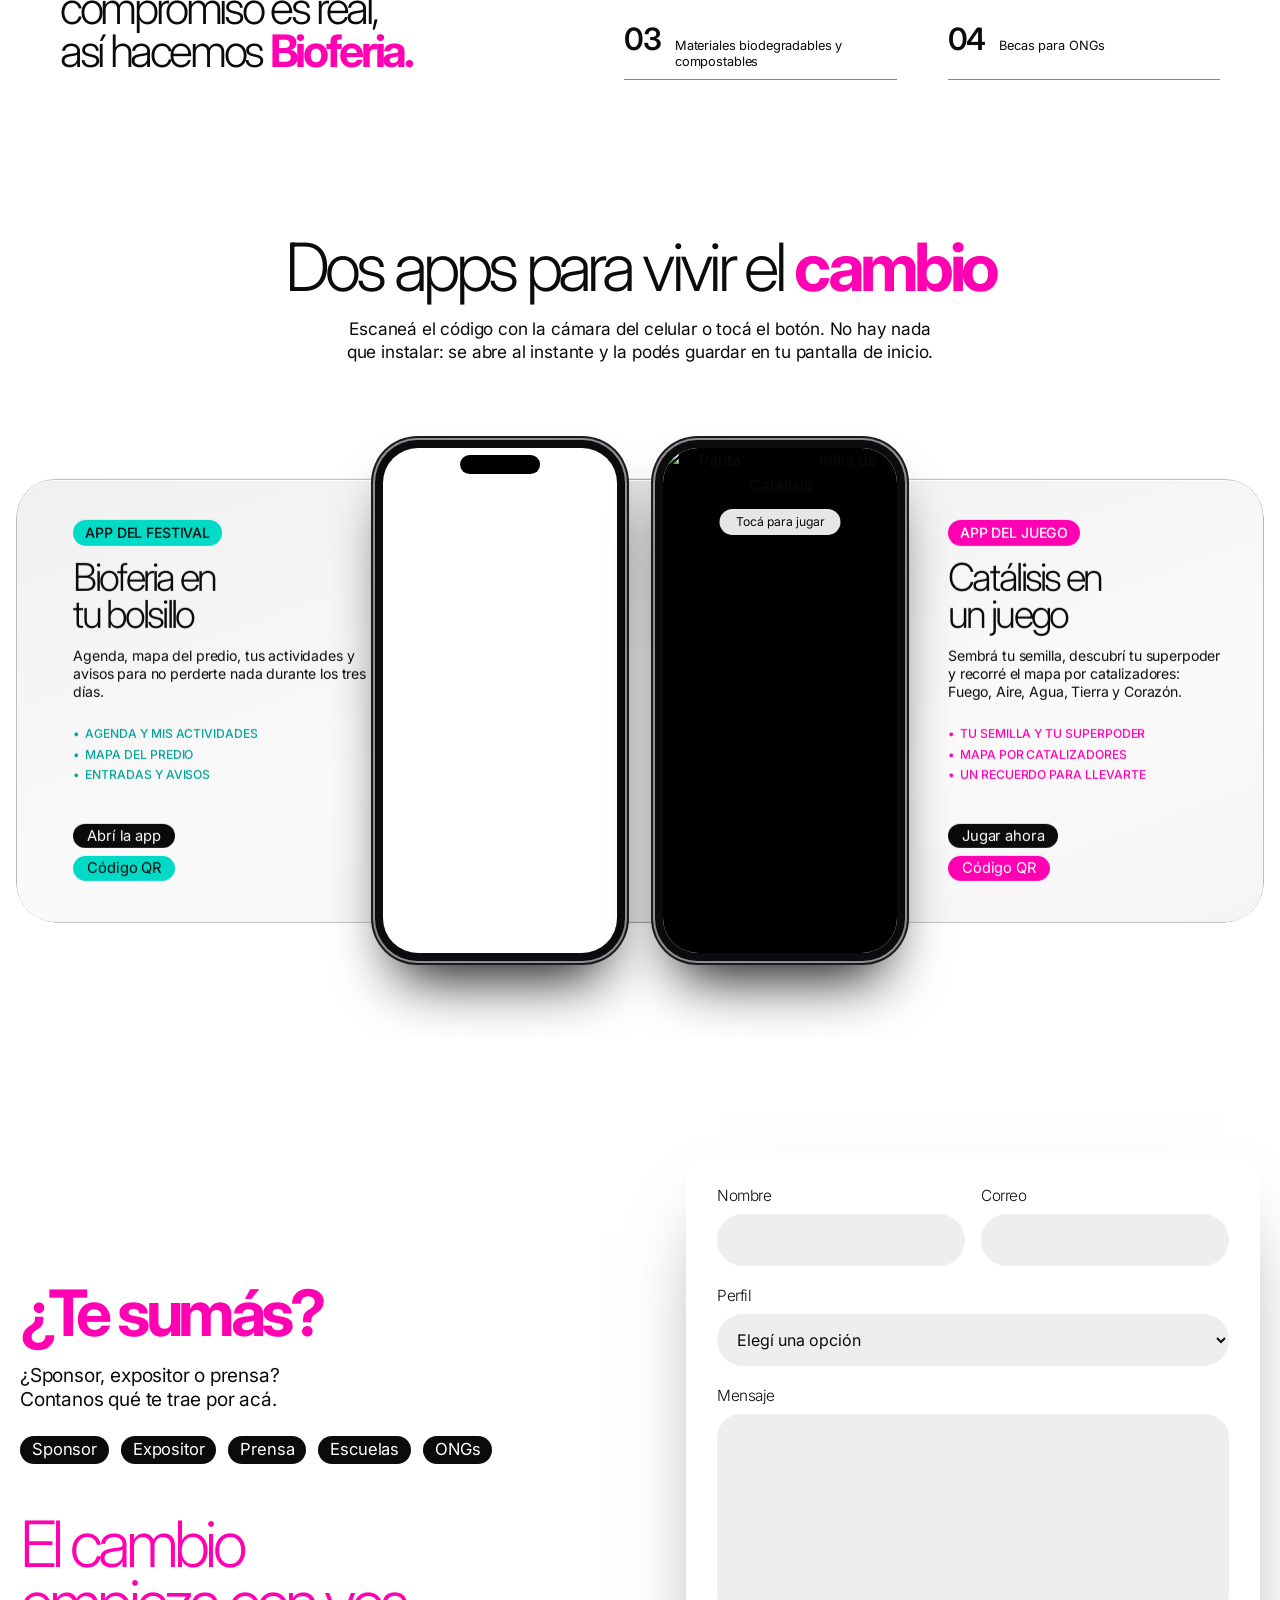
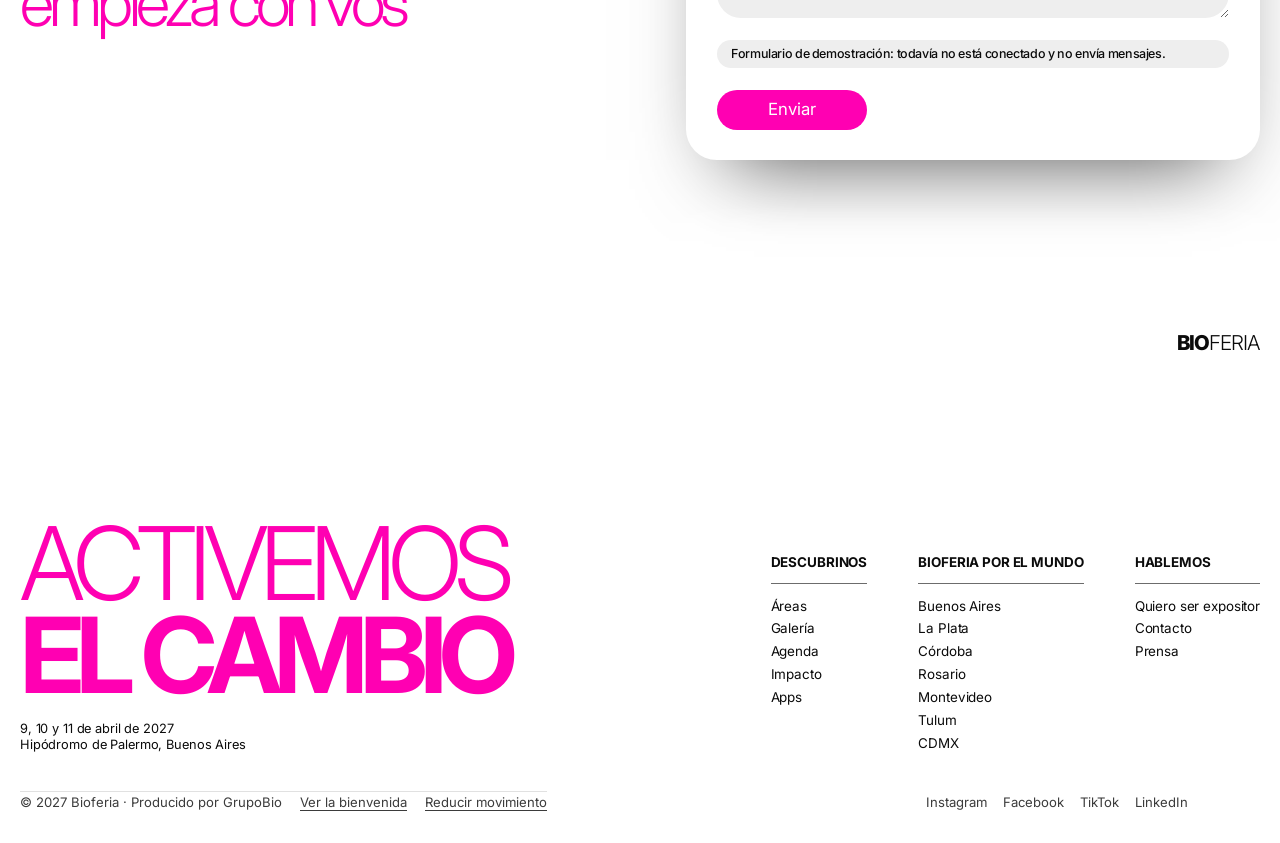
==== commit 63311669: "Add files via upload" ====
--- a/index.html
+++ b/index.html
@@ -16,21 +16,67 @@
   <!-- Tipografía de reemplazo hasta tener Kind Sans (ver styles.css, bloque TIPOGRAFÍA) -->
   <link rel="preconnect" href="https://fonts.googleapis.com">
   <link rel="preconnect" href="https://fonts.gstatic.com" crossorigin>
-  <link href="https://fonts.googleapis.com/css2?family=Inter:wght@400;500;600;700;800;900&display=swap" rel="stylesheet">
+  <link href="https://fonts.googleapis.com/css2?family=Inter:wght@200;300;400;500;600;700;800;900&display=swap" rel="stylesheet">
 
   <!-- La bienvenida es lo primero que se ve: la página queda oculta hasta que se abre (con salvavidas por si algo falla). -->
   <script>try{if(localStorage.getItem("bf-calma")==="1")document.documentElement.classList.add("menos-movimiento")}catch(e){}</script>
+  <script>try{if(localStorage.getItem("bf-tema")==="oscuro")document.documentElement.dataset.tema="oscuro"}catch(e){}</script>
   <script>try{var q=/[?&]bienvenida/.test(location.search);if(q||(!sessionStorage.getItem("bf-bienvenida")&&!location.hash)){document.documentElement.classList.add("welcome-pending");setTimeout(function(){document.documentElement.classList.remove("welcome-pending")},7000)}}catch(e){}</script>
   <style>html.welcome-pending{background:#0B0B0B}html.welcome-pending body>*:not(.welcome){visibility:hidden}</style>
   <link rel="stylesheet" href="styles.css">
   <link rel="stylesheet" href="extras.css">
   <link rel="stylesheet" href="lenguaje.css">
   <link rel="stylesheet" href="bienvenida.css">
+  <link rel="stylesheet" href="juego.css">
+  <link rel="stylesheet" href="tema.css">
+  <link rel="stylesheet" href="revelacion.css">
+  <link rel="stylesheet" href="edicion.css">
+  <link rel="stylesheet" href="festival.css">
+  <link rel="stylesheet" href="fade.css">
+  <link rel="stylesheet" href="notocar.css">
+  <link rel="stylesheet" href="verbos.css">
+  <link rel="stylesheet" href="campana.css">
+  <link rel="stylesheet" href="areasfade.css">
+  <link rel="stylesheet" href="mapa.css">
+  <link rel="stylesheet" href="areasdis.css">
+  <link rel="stylesheet" href="recorrido.css">
+  <link rel="stylesheet" href="galeria.css">
+  <link rel="stylesheet" href="movimiento.css">
+  <link rel="stylesheet" href="agendadis.css">
+  <link rel="stylesheet" href="impactodis.css">
+  <link rel="stylesheet" href="appsdis.css">
+  <link rel="stylesheet" href="contactodis.css">
+  <link rel="stylesheet" href="footerdis.css">
+  <link rel="stylesheet" href="tipografia.css">
   <script src="content.js" defer></script>
   <script src="main.js" defer></script>
   <script src="extras.js" defer></script>
   <script src="lenguaje.js" defer></script>
   <script src="bienvenida.js" defer></script>
+  <script src="espacio.js" defer></script>
+  <script src="cosmos.js" defer></script>
+  <script src="ser3d.js" defer></script>
+  <script src="semillas.js" defer></script>
+  <script src="tema.js" defer></script>
+  <script src="revelacion.js" defer></script>
+  <script src="edicion.js" defer></script>
+  <script src="festival.js" defer></script>
+  <script src="fvfit.js" defer></script>
+  <script src="fade.js" defer></script>
+  <script src="notocar.js" defer></script>
+  <script src="verbos.js" defer></script>
+  <script src="campana.js" defer></script>
+  <script src="areasfade.js" defer></script>
+  <script src="mapa.js" defer></script>
+  <script src="areasfit.js" defer></script>
+  <script src="recorrido.js" defer></script>
+  <script src="galeria.js" defer></script>
+  <script src="movimiento.js" defer></script>
+  <script src="agendadis.js" defer></script>
+  <script src="impactodis.js" defer></script>
+  <script src="appsdis.js" defer></script>
+  <script src="contactodis.js" defer></script>
+  <script src="footerdis.js" defer></script>
 </head>
 <body>
   <a class="skip" href="#contenido">Saltar al contenido</a>
@@ -40,16 +86,12 @@
 
   <main id="contenido">
     <section class="hero" id="festival" aria-labelledby="hero-title" data-render="hero"></section>
-    <section class="intro" aria-labelledby="intro-title" data-render="presentacion"></section>
     <section class="areas" id="areas" aria-labelledby="areas-title" data-render="areas"></section>
     <section class="espacios" id="espacios" aria-labelledby="espacios-title" data-render="espacios"></section>
     <section class="galeria" id="galeria" aria-labelledby="galeria-title" data-render="galeria"></section>
     <section class="videos" id="videos" aria-labelledby="videos-title" data-render="videos"></section>
-    <section class="exp" id="experiencias" aria-labelledby="exp-title" data-render="experiencias"></section>
     <section class="agenda" id="agenda" aria-labelledby="agenda-title" data-render="agenda"></section>
-    <section class="gastro" aria-labelledby="gastro-title" data-render="gastronomia"></section>
     <section class="impacto" id="impacto" aria-labelledby="impacto-title" data-render="impacto"></section>
-    <section class="region" id="region" aria-labelledby="region-title" data-render="region"></section>
     <section class="apps" id="app" aria-labelledby="apps-title" data-render="apps"></section>
     <section class="contacto" id="contacto" aria-labelledby="contacto-title" data-render="contacto"></section>
   </main>
--- a/styles.css
+++ b/styles.css
@@ -25,6 +25,8 @@
   --ink-2: #3A3A3A;
   --paper: #FAF8F3;
   --white: #FFFFFF;
+  --surface: #FFFFFF;   /* fondo de tarjetas y paneles (preparado para un tema oscuro) */
+  --on-ink: #FFFFFF;    /* texto sobre fondos de tinta */
   --line: #0B0B0B1F;
 
   --font-sans: "Kind Sans", "Inter", system-ui, -apple-system, "Segoe UI", Roboto, sans-serif;
@@ -67,7 +69,7 @@
 }
 .skip {
   position: absolute; left: 12px; top: -60px; z-index: 100;
-  background: var(--ink); color: var(--white); padding: 10px 16px; border-radius: var(--r-sm);
+  background: var(--ink); color: var(--on-ink); padding: 10px 16px; border-radius: var(--r-sm);
   font-weight: 700; text-decoration: none;
 }
 .skip:focus { top: 12px; }
@@ -123,8 +125,8 @@
 .btn--block { width: 100%; }
 .btn--ticket { background: var(--turquesa); border-color: var(--turquesa); color: var(--ink); }
 .btn--outline { background: transparent; }
-.btn--outline:hover { background: var(--ink); color: var(--white); }
-.btn--dark { background: var(--ink); color: var(--white); }
+.btn--outline:hover { background: var(--ink); color: var(--on-ink); }
+.btn--dark { background: var(--ink); color: var(--on-ink); }
 .btn--dark:hover { background: var(--azul); border-color: var(--azul); }
 
 .btn.is-soon { cursor: default; }
@@ -139,7 +141,7 @@
   display: grid; place-content: center; justify-items: center; gap: 8px;
   width: 100%; min-height: 220px; padding: 24px; text-align: center;
   border: 2px dashed #0B0B0B55; border-radius: var(--r);
-  background: repeating-linear-gradient(-45deg, #0B0B0B08 0 12px, transparent 12px 24px), var(--white);
+  background: repeating-linear-gradient(-45deg, #0B0B0B08 0 12px, transparent 12px 24px), var(--surface);
   color: var(--ink-2);
 }
 .ph__tag { font-size: .72rem; font-weight: 700; letter-spacing: .12em; text-transform: uppercase; }
@@ -235,7 +237,7 @@
 .hero__facts { margin-top: clamp(24px, 3vw, 36px); display: grid; gap: 2px; }
 .hero__ed {
   display: inline-block; margin-bottom: 10px; padding: 4px 10px; border-radius: 6px;
-  background: var(--ink); color: var(--white); font-size: .82rem; font-weight: 700; letter-spacing: .1em; text-transform: uppercase;
+  background: var(--ink); color: var(--on-ink); font-size: .82rem; font-weight: 700; letter-spacing: .1em; text-transform: uppercase;
 }
 .hero__date { font-size: clamp(1.4rem, 2.4vw, 2rem); font-weight: 800; letter-spacing: -.02em; line-height: 1.15; }
 .hero__place { font-size: clamp(1.05rem, 1.6vw, 1.3rem); font-weight: 500; }
@@ -288,10 +290,10 @@
 .hero__content { position: relative; }
 .hero--video .hero__title { font-size: clamp(3rem, 8.2vw, 8.2rem); }
 .hero--video .hero__title, .hero--video .hero__date, .hero--video .hero__place { color: var(--white); }
-.hero--video .hero__ed { background: var(--white); color: var(--ink); }
+.hero--video .hero__ed { background: var(--surface); color: var(--ink); }
 .hero--video .hero__actions { padding-top: clamp(24px, 3vw, 36px); }
 .hero--video .btn--outline { border-color: var(--white); color: var(--white); }
-.hero--video .btn--outline:hover { background: var(--white); color: var(--ink); }
+.hero--video .btn--outline:hover { background: var(--surface); color: var(--ink); }
 .hero--video :focus-visible { outline-color: var(--white); }
 
 .hero__toggle {
@@ -415,7 +417,7 @@
 .map-dialog::backdrop { background: #0B0B0BCC; }
 .map-dialog__bar { display: flex; align-items: center; justify-content: space-between; gap: 16px; padding: 14px 18px; border-bottom: 1px solid var(--line); }
 .map-dialog__title { font-size: 1rem; font-weight: 800; }
-.map-dialog__close { min-height: 42px; padding: 0 16px; border: 2px solid var(--ink); border-radius: var(--r-sm); background: var(--white); font-weight: 700; }
+.map-dialog__close { min-height: 42px; padding: 0 16px; border: 2px solid var(--ink); border-radius: var(--r-sm); background: var(--surface); font-weight: 700; }
 .map-dialog__hint { display: none; padding: 8px 18px 0; font-size: .85rem; color: var(--ink-2); }
 .map-dialog__scroll { overflow: auto; flex: 1; min-height: 0; }
 .map-dialog__img { width: 100%; min-width: 1000px; height: auto; }
@@ -488,15 +490,15 @@
 .lightbox__img { width: 100%; height: auto; max-height: calc(94vh - 170px); object-fit: contain; background: var(--ink); }
 .lightbox__cap { padding: 10px 18px 0; font-size: .9rem; color: var(--ink-2); }
 .lightbox__nav { display: flex; align-items: center; justify-content: space-between; gap: 12px; padding: 12px 18px 16px; }
-.lightbox__arrow { min-height: 42px; padding: 0 16px; border: 2px solid var(--ink); border-radius: var(--r-sm); background: var(--white); font-weight: 700; }
-.lightbox__arrow:hover { background: var(--ink); color: var(--white); }
+.lightbox__arrow { min-height: 42px; padding: 0 16px; border: 2px solid var(--ink); border-radius: var(--r-sm); background: var(--surface); font-weight: 700; }
+.lightbox__arrow:hover { background: var(--ink); color: var(--on-ink); }
 .lightbox__count { font-size: .85rem; font-weight: 700; }
 
 /* =========================================================
    5 · EXPERIENCIAS Y ESCENARIOS
    ========================================================= */
 
-.exp { padding-block: var(--sec-y); background: var(--white); }
+.exp { padding-block: var(--sec-y); background: var(--surface); }
 .exp__head { display: flex; flex-wrap: wrap; align-items: flex-end; justify-content: space-between; gap: 20px 40px; margin-bottom: clamp(28px, 4vw, 48px); }
 .exp__head .h2 { max-width: 16ch; }
 .exp__cifras { display: flex; flex-wrap: wrap; gap: 10px; }
@@ -504,7 +506,7 @@
   padding: 10px 16px; border-radius: 999px; border: 2px solid var(--ink);
   font-weight: 800; font-size: clamp(1rem, 1.6vw, 1.25rem); letter-spacing: -.01em;
 }
-.exp__cifras span:first-child { background: var(--ink); color: var(--white); }
+.exp__cifras span:first-child { background: var(--ink); color: var(--on-ink); }
 
 .exp__grid { display: grid; grid-template-columns: minmax(0, 1.25fr) minmax(0, 1fr); gap: clamp(24px, 4vw, 56px); align-items: start; }
 
@@ -598,7 +600,7 @@
 .stat__txt { margin-top: 14px; color: var(--ink-2); max-width: 28ch; }
 .stat__note {
   display: inline-block; margin-top: 14px; padding: 3px 9px; border-radius: 6px;
-  background: var(--ink); color: var(--white); font-size: .72rem; font-weight: 700; letter-spacing: .1em; text-transform: uppercase;
+  background: var(--ink); color: var(--on-ink); font-size: .72rem; font-weight: 700; letter-spacing: .1em; text-transform: uppercase;
 }
 
 .commit { position: relative; isolation: isolate; overflow: hidden; margin-top: var(--sec-y); background: var(--amarillo); color: var(--ink); padding-block: clamp(48px, 7vw, 88px); }
@@ -648,7 +650,7 @@
 .logos__list { display: flex; flex-wrap: wrap; gap: 10px; }
 .logos__item {
   display: grid; place-items: center; width: calc(50% - 5px); min-width: 120px; height: 84px; padding: 14px 18px;
-  background: var(--white); border: 1px solid var(--line); border-radius: var(--r-sm);
+  background: var(--surface); border: 1px solid var(--line); border-radius: var(--r-sm);
 }
 .logos__item img { max-height: 52px; width: auto; max-width: 100%; object-fit: contain; }
 
@@ -666,7 +668,7 @@
    ========================================================= */
 
 .contacto { padding-block: var(--sec-y); background: var(--turquesa); }
-.contacto .field input, .contacto .field select, .contacto .field textarea { background: var(--white); }
+.contacto .field input, .contacto .field select, .contacto .field textarea { background: var(--surface); }
 .contacto .lead { color: var(--ink); }
 .contacto__grid { display: grid; grid-template-columns: minmax(0, 1fr) minmax(0, 1fr); gap: clamp(32px, 6vw, 96px); align-items: start; }
 .contacto__title { font-size: clamp(3.2rem, 8vw, 7rem); font-weight: 900; line-height: .9; letter-spacing: -.05em; }
@@ -688,8 +690,8 @@
 .form__status:empty { display: none; }
 .form__status { padding: 14px 16px; border-radius: var(--r-sm); font-size: .95rem; }
 .form__status.is-error { border: 2px solid var(--rojo); }
-.form__status.is-demo { background: var(--white); color: var(--ink); border: 2px solid var(--ink); }
-.form__status.is-error { background: var(--white); }
+.form__status.is-demo { background: var(--surface); color: var(--ink); border: 2px solid var(--ink); }
+.form__status.is-error { background: var(--surface); }
 .form__status a { font-weight: 700; }
 
 @media (max-width: 859px) {
@@ -713,7 +715,7 @@
 .footer__big .lettering { vertical-align: baseline; margin-left: .12em; }
 .footer__closing-cta { display: flex; flex-wrap: wrap; gap: 12px; }
 .btn--light { border-color: var(--ink); color: var(--ink); }
-.btn--light:hover { background: var(--ink); color: var(--white); }
+.btn--light:hover { background: var(--ink); color: var(--on-ink); }
 .footer__grid { display: grid; grid-template-columns: minmax(0, 1.4fr) repeat(3, minmax(0, 1fr)); gap: 32px; }
 .logo--light { width: 150px; }
 .footer__brand p { margin-top: 18px; color: var(--ink-2); }
--- a/extras.css
+++ b/extras.css
@@ -20,19 +20,19 @@
 .gal__tabs { display: flex; flex-wrap: wrap; gap: 8px; }
 .gal__tab {
   min-height: 44px; padding: 0 20px; border: 2px solid var(--ink); border-radius: 999px;
-  background: var(--white); color: var(--ink); font: inherit; font-weight: 700; cursor: pointer;
+  background: var(--surface); color: var(--ink); font: inherit; font-weight: 700; cursor: pointer;
   transition: transform .2s, background .2s, color .2s;
 }
 .gal__tab:hover { transform: translateY(-2px); }
 .gal__tab[aria-selected="true"] { color: var(--ink); box-shadow: 4px 4px 0 var(--ink); }
 .gal__tab[aria-selected="true"].bg-azul { color: var(--white); }
-.gal__tab[aria-selected="false"] { background: var(--white); }
+.gal__tab[aria-selected="false"] { background: var(--surface); }
 .gal__arrows { display: flex; gap: 8px; }
 .gal__arrow {
-  width: 48px; height: 48px; border: 2px solid var(--ink); border-radius: 50%; background: var(--white);
+  width: 48px; height: 48px; border: 2px solid var(--ink); border-radius: 50%; background: var(--surface);
   font-size: 1.3rem; cursor: pointer; transition: background .2s, color .2s, transform .2s;
 }
-.gal__arrow:hover:not(:disabled) { background: var(--ink); color: var(--white); transform: scale(1.06); }
+.gal__arrow:hover:not(:disabled) { background: var(--ink); color: var(--on-ink); transform: scale(1.06); }
 .gal__arrow:disabled { opacity: .3; cursor: default; }
 
 .gal__track {
@@ -88,7 +88,7 @@
 .dots a:hover::before { opacity: 1; background: var(--c); }
 .dots a.is-on::before { width: 16px; height: 16px; opacity: 1; background: var(--c); box-shadow: 0 0 0 2px var(--paper), 0 0 0 4px var(--ink); }
 .dots a span {
-  position: absolute; right: 30px; padding: 4px 10px; border-radius: 999px; background: var(--ink); color: var(--white);
+  position: absolute; right: 30px; padding: 4px 10px; border-radius: 999px; background: var(--ink); color: var(--on-ink);
   font-size: .78rem; font-weight: 700; white-space: nowrap; opacity: 0; transform: translateX(6px); pointer-events: none; transition: .2s;
 }
 .dots a:hover span, .dots a:focus-visible span { opacity: 1; transform: none; }
@@ -107,7 +107,7 @@
 .espacios__org { will-change: translate; }
 
 /* videos */
-.videos { padding-block: clamp(56px, 8vw, 112px); background: var(--white); }
+.videos { padding-block: clamp(56px, 8vw, 112px); background: var(--surface); }
 .vid__grid { display: grid; gap: 28px; grid-template-columns: minmax(0, 1fr); }
 @media (min-width: 860px) { .vid__grid { grid-template-columns: minmax(0, 1.6fr) minmax(0, 1fr); align-items: start; } }
 .vid { margin: 0; }
@@ -134,8 +134,8 @@
 
 /* botón de expositor = stands = Fuego (rojo) */
 .btn--stand { background: var(--rojo); border-color: var(--ink); color: var(--ink); }
-.btn--stand:hover { background: var(--ink); color: var(--white); }
-.gal__tab[data-cat="todo"][aria-selected="true"] { background: var(--ink); color: var(--white); }
+.btn--stand:hover { background: var(--ink); color: var(--on-ink); }
+.gal__tab[data-cat="todo"][aria-selected="true"] { background: var(--ink); color: var(--on-ink); }
 .galeria { --eb: var(--rojo); }
 .gal__tab[aria-selected="true"].bg-rojo { background: var(--rojo); }
 .gal__tab[aria-selected="true"].bg-turquesa { background: var(--turquesa); }
@@ -149,7 +149,7 @@
 .apps__grid { display: grid; gap: 32px; grid-template-columns: minmax(0, 1fr); }
 @media (min-width: 960px) { .apps__grid { grid-template-columns: repeat(2, minmax(0, 1fr)); } }
 .app {
-  position: relative; background: var(--white); border: 2px solid var(--ink); border-radius: 24px;
+  position: relative; background: var(--surface); border: 2px solid var(--ink); border-radius: 24px;
   box-shadow: 10px 10px 0 0 var(--c); padding: clamp(20px, 3vw, 32px); transition: transform .3s, box-shadow .3s;
 }
 .app:hover { transform: translate(-3px, -3px); box-shadow: 14px 14px 0 0 var(--c); }
@@ -165,7 +165,7 @@
 .app__list li::before { content: ""; flex: none; width: 12px; height: 12px; border-radius: 50%; background: var(--c); border: 2px solid var(--ink); }
 .app__actions { display: flex; flex-wrap: wrap; gap: 10px; }
 .app__qr { margin: 0; text-align: center; }
-.app__qr img { width: clamp(140px, 15vw, 200px); height: auto; padding: 10px; background: var(--white); border: 2px solid var(--ink); border-radius: 18px; box-shadow: 5px 5px 0 0 var(--c); }
+.app__qr img { width: clamp(140px, 15vw, 200px); height: auto; padding: 10px; background: var(--surface); border: 2px solid var(--ink); border-radius: 18px; box-shadow: 5px 5px 0 0 var(--c); }
 .app__qr figcaption { margin-top: 10px; font-size: .8rem; font-weight: 700; letter-spacing: .06em; text-transform: uppercase; color: var(--ink-2); }
 @media (max-width: 560px) {
   .app__body { grid-template-columns: minmax(0, 1fr); }
@@ -179,7 +179,7 @@
 .phone { width: min(400px, 94vw); background: var(--paper); border: 3px solid var(--ink); border-radius: 36px; padding: 12px; box-shadow: 10px 10px 0 0 var(--c, var(--turquesa)); }
 .phone__bar { display: flex; align-items: center; justify-content: space-between; gap: 12px; padding: 4px 8px 10px; }
 .phone__bar h2 { font-size: 1.05rem; font-weight: 800; }
-.phone__screen { height: min(70vh, 700px); border: 2px solid var(--ink); border-radius: 24px; overflow: hidden; background: var(--white); }
+.phone__screen { height: min(70vh, 700px); border: 2px solid var(--ink); border-radius: 24px; overflow: hidden; background: var(--surface); }
 .phone__screen iframe { width: 100%; height: 100%; border: 0; display: block; }
 .phone__open { display: block; text-align: center; padding: 12px 0 4px; font-weight: 700; font-size: .9rem; }
 
@@ -203,19 +203,19 @@
 .btn--stand { border: 0; box-shadow: 0 12px 26px -12px var(--rojo); }
 .btn--stand:hover { background: var(--rojo); color: var(--ink); filter: brightness(1.06); }
 .btn--outline:not(.btn--stand) { background: #FFFFFFB3; backdrop-filter: blur(6px); }
-.btn--outline:not(.btn--stand):hover { background: var(--white); color: var(--ink); }
+.btn--outline:not(.btn--stand):hover { background: var(--surface); color: var(--ink); }
 .btn--dark:hover { background: var(--ink); filter: brightness(1.25); border: 0; }
 .btn.is-soon { box-shadow: 0 12px 26px -12px var(--turquesa); }
 .header__burger { border: 1.5px solid var(--soft-line); border-radius: 999px; }
 .hero--video .btn--outline { border: 0; }
 
 /* chips, filtros y flechas */
-.gal__tab { border: 1.5px solid var(--soft-line); background: var(--white); }
+.gal__tab { border: 1.5px solid var(--soft-line); background: var(--surface); }
 .gal__tab[aria-selected="true"] { border-color: transparent; box-shadow: 0 10px 22px -12px #0B0B0B80; }
 .gal__tab.bg-rojo::before, .gal__tab.bg-turquesa::before { border: 0; }
 .gal__arrow { border: 1.5px solid var(--soft-line); box-shadow: none; }
 .gal__arrow:hover:not(:disabled) { box-shadow: 0 10px 20px -10px #0B0B0B66; }
-.tags li { border: 1.5px solid var(--soft-line); background: var(--white); }
+.tags li { border: 1.5px solid var(--soft-line); background: var(--surface); }
 
 /* tarjetas y marcos: radios irregulares, sin borde negro, sombra difusa con el color */
 .app {
@@ -247,7 +247,7 @@
 .dots a.is-on::before { box-shadow: 0 0 0 3px var(--paper), 0 0 0 4px var(--soft-line); }
 
 /* formulario: campos redondeados y livianos */
-.field input, .field select, .field textarea { border: 1.5px solid var(--soft-line); border-radius: 18px; background: var(--white); }
+.field input, .field select, .field textarea { border: 1.5px solid var(--soft-line); border-radius: 18px; background: var(--surface); }
 .field input:focus, .field select:focus, .field textarea:focus { border-color: var(--ink); }
 .form__status.is-demo { border: 0; border-radius: 18px; box-shadow: var(--soft-shadow); }
 
@@ -287,7 +287,7 @@
 .cat5__det { font-size: .98rem; opacity: .9; max-width: 34ch; }
 .cat5__map {
   justify-self: start; margin-top: 6px; min-height: 44px; padding: 0 20px; border: 0; border-radius: 999px; cursor: pointer;
-  background: var(--white); color: var(--ink); font: inherit; font-weight: 700; box-shadow: 0 10px 22px -12px #0B0B0B66; transition: transform .2s;
+  background: var(--surface); color: var(--ink); font: inherit; font-weight: 700; box-shadow: 0 10px 22px -12px #0B0B0B66; transition: transform .2s;
 }
 .cat5__map:hover { transform: translateY(-2px); }
 .cat5__img {
@@ -401,16 +401,16 @@
   background: #FFFFFFA6; color: var(--ink); backdrop-filter: blur(6px); box-shadow: 0 8px 18px -12px #0B0B0B66;
   transition: transform .2s, background .2s, color .2s;
 }
-.perfil:hover { transform: translateY(-2px); background: var(--white); }
+.perfil:hover { transform: translateY(-2px); background: var(--surface); }
 .perfil[aria-pressed="true"] { background: var(--rosa); color: var(--white); }
 
 .contacto .form {
-  padding: clamp(22px, 3vw, 38px); background: var(--white); border-radius: 34px 44px 36px 46px;
+  padding: clamp(22px, 3vw, 38px); background: var(--surface); border-radius: 34px 44px 36px 46px;
   box-shadow: 0 34px 60px -36px #0B0B0B80; gap: 18px;
 }
 .contacto .field label { color: var(--ink-2); font-size: .85rem; letter-spacing: .02em; }
 .contacto .field input, .contacto .field select, .contacto .field textarea { background: var(--paper); border-color: transparent; border-radius: 18px; }
-.contacto .field input:focus, .contacto .field select:focus, .contacto .field textarea:focus { background: var(--white); border-color: var(--turquesa); outline: 0; box-shadow: 0 0 0 4px #01DAC74D; }
+.contacto .field input:focus, .contacto .field select:focus, .contacto .field textarea:focus { background: var(--surface); border-color: var(--turquesa); outline: 0; box-shadow: 0 0 0 4px #01DAC74D; }
 .contacto .btn--dark { background: var(--rosa); color: var(--white); box-shadow: 0 14px 28px -14px var(--rosa); }
 .contacto .btn--dark:hover { background: var(--rosa); filter: brightness(1.06); }
 .form__demo { border: 0; background: var(--paper); border-radius: 16px; font-weight: 500; color: var(--ink-2); }
@@ -507,7 +507,7 @@
 .cats__name { flex: 1 1 auto; min-width: 0; }
 .cats__lugar {
   flex: none; display: inline-flex; align-items: center; gap: 7px; padding: 4px 12px 4px 10px; border-radius: 999px;
-  background: color-mix(in srgb, var(--c) 16%, var(--white)); font-size: .76rem; font-weight: 700; letter-spacing: .04em; color: var(--ink-2); white-space: nowrap;
+  background: color-mix(in srgb, var(--c) 16%, var(--surface)); font-size: .76rem; font-weight: 700; letter-spacing: .04em; color: var(--ink-2); white-space: nowrap;
 }
 .cats__lugar::before { content: ""; width: 8px; height: 8px; border-radius: 50%; background: var(--c); }
 @media (max-width: 520px) { .cats__lugar { display: none; } }
@@ -516,7 +516,7 @@
 .areas__refs .mini { margin-bottom: 12px; }
 .legend { display: grid; grid-template-columns: repeat(auto-fill, minmax(168px, 1fr)); gap: 8px 14px; font-size: .92rem; color: var(--ink); }
 .legend li::before { content: none; }
-.legend__item { display: flex; align-items: center; gap: 10px; min-height: 36px; padding: 4px 14px 4px 8px; border-radius: 999px; background: var(--white); box-shadow: 0 8px 18px -14px #0B0B0B66; font-weight: 600; }
+.legend__item { display: flex; align-items: center; gap: 10px; min-height: 36px; padding: 4px 14px 4px 8px; border-radius: 999px; background: var(--surface); box-shadow: 0 8px 18px -14px #0B0B0B66; font-weight: 600; }
 .legend__dot { flex: none; width: 18px; height: 18px; border-radius: 55% 45% 50% 50% / 50% 55% 45% 50%; background: var(--c); }
 
 /* videos: mismo tamaño */
@@ -583,7 +583,7 @@
 @media (min-width: 900px) { .ag__tabs { flex-direction: column; position: sticky; top: calc(var(--header-h, 72px) + 20px); } }
 .ag__tab {
   flex: 1 1 0; display: grid; grid-template-columns: auto 1fr; align-items: center; column-gap: 12px; text-align: left;
-  padding: 14px 16px; border: 0; border-radius: 24px 18px 26px 18px; background: var(--white); color: var(--ink); cursor: pointer; font: inherit;
+  padding: 14px 16px; border: 0; border-radius: 24px 18px 26px 18px; background: var(--surface); color: var(--ink); cursor: pointer; font: inherit;
   box-shadow: 0 14px 28px -22px #0B0B0B80; transition: transform .25s, box-shadow .25s, background .25s, color .25s;
 }
 .ag__tab:hover { transform: translateY(-3px); }
@@ -599,7 +599,7 @@
 }
 
 .ag__panel {
-  background: var(--white); border-radius: 36px 28px 40px 30px; padding: clamp(20px, 3.4vw, 40px);
+  background: var(--surface); border-radius: 36px 28px 40px 30px; padding: clamp(20px, 3.4vw, 40px);
   box-shadow: 0 34px 60px -40px var(--c), 0 8px 24px -18px #0B0B0B40; outline-offset: 4px;
 }
 .ag__title { display: flex; align-items: center; gap: 16px; margin-bottom: 18px; font-size: clamp(1.3rem, 2.6vw, 2rem); font-weight: 800; letter-spacing: -.03em; line-height: 1.05; color: var(--ink); }
@@ -615,7 +615,7 @@
 .ag__body { display: grid; gap: 1px; min-width: 0; }
 .ag__body strong { font-weight: 800; font-size: 1.02rem; }
 .ag__body span { color: var(--ink-2); font-size: .94rem; }
-.ag__item.is-key { margin-block: 6px; background: color-mix(in srgb, var(--c) 12%, var(--white)); box-shadow: none; }
+.ag__item.is-key { margin-block: 6px; background: color-mix(in srgb, var(--c) 12%, var(--surface)); box-shadow: none; }
 .ag__item.is-key .ag__hora { justify-self: start; padding: 5px 9px; border-radius: 10px 6px 12px 6px; background: var(--c); color: var(--white); transform: rotate(-3deg); font-weight: 800; }
 .ag__item.is-key .ag__hora i { opacity: .9; }
 .ag__item.is-key .ag__body strong { color: var(--c); }
--- a/lenguaje.css
+++ b/lenguaje.css
@@ -47,7 +47,7 @@
 .btn--ticket, .btn.is-soon { box-shadow: none; }
 .btn--stand { box-shadow: none; }
 .btn--dark { box-shadow: none; }
-.btn--outline:not(.btn--stand) { background: var(--white); }
+.btn--outline:not(.btn--stand) { background: var(--surface); }
 .gal__tab { border: 0; background: #ECE8DB; padding-inline: 22px; }
 .gal__tab[aria-selected="true"] { box-shadow: none; }
 .gal__tab:nth-child(odd) { rotate: -1deg; } .gal__tab:nth-child(even) { rotate: 1deg; }
@@ -60,13 +60,13 @@
 /* ---------- 5. tarjetas: hoja de color detrás, como en la gráfica de campaña ---------- */
 /* apps, agenda y formulario: la tarjeta blanca va sobre una hoja inclinada del color del elemento */
 .app, .ag__panel, .contacto .form { isolation: isolate; background: transparent; box-shadow: none; border-radius: 0; }
-.app::before { z-index: -1; inset: 0; background: var(--white); border-radius: 6px 26px 4px 22px; }
+.app::before { z-index: -1; inset: 0; background: var(--surface); border-radius: 6px 26px 4px 22px; }
 .app::after, .ag__panel::after, .contacto .form::after {
   content: ""; position: absolute; inset: 0; z-index: -2; background: var(--c, var(--turquesa)); border-radius: 8px 24px 6px 22px;
   transform: rotate(-1.8deg) translate(8px, 7px); pointer-events: none;
 }
 .ag__panel { position: relative; }
-.ag__panel::before, .contacto .form::before { content: ""; position: absolute; inset: 0; z-index: -1; background: var(--white); border-radius: 6px 26px 4px 22px; }
+.ag__panel::before, .contacto .form::before { content: ""; position: absolute; inset: 0; z-index: -1; background: var(--surface); border-radius: 6px 26px 4px 22px; }
 .contacto .form { position: relative; --c: var(--amarillo); }
 .app:hover { box-shadow: none; transform: translateY(-4px); }
 
@@ -239,7 +239,7 @@
 .app:nth-child(1) .phone-mock__hint { color: var(--ink); }
 .phone-mock:hover .phone-mock__hint, .phone-mock:focus-visible .phone-mock__hint { opacity: 1; translate: -50% 0; }
 /* el QR pasa a ser una etiqueta pegada al celular */
-.app__qr { position: absolute; z-index: 4; left: -14px; bottom: -6px; width: 118px; padding: 8px 8px 6px; background: var(--white); rotate: -7deg; text-align: center; box-shadow: 0 16px 24px -16px #0B0B0B99; border-radius: 6px; }
+.app__qr { position: absolute; z-index: 4; left: -14px; bottom: -6px; width: 118px; padding: 8px 8px 6px; background: var(--surface); rotate: -7deg; text-align: center; box-shadow: 0 16px 24px -16px #0B0B0B99; border-radius: 6px; }
 .app__qr img { width: 100%; padding: 0; border: 0; border-radius: 0; box-shadow: none; }
 .app__qr figcaption { margin-top: 4px; font-size: .56rem; letter-spacing: .06em; line-height: 1.2; }
 .app:has(.phone-mock) { margin-top: 70px; }
--- a/bienvenida.css
+++ b/bienvenida.css
@@ -1,219 +1,259 @@
 /* =========================================================
-   BIENVENIDA · "Activemos el cambio"
-   Mini video con las piezas de la marca (criaturas, texturas, lettering), sin confeti ni formas ajenas.
-   Cinco escenas, una por verbo. Cada escena arranca en --t = .2s + índice × --scene y cada pieza
-   sigue moviéndose mientras la próxima escena la tapa. La tarjeta final se abre en --final-at.
-   ========================================================= */
-
+   BIENVENIDA · "Activemos el cambio" (rediseño con el lenguaje nuevo de la página)
+   Negro, Inter liviana con el énfasis en negrita, rosa de marca, cinco verbos que entran a pantalla completa con su color y su criatura,
+   y una pantalla final con vidrio rosado. Cada escena arranca en .1s + índice × --scene; el final se abre en --final-at.
+   ========================================================= */
 .welcome-open { overflow: hidden; }
 .welcome {
-  --scene: 1.25s; --final-at: 6.45s;
+  --scene: 1.5s; --final-at: 7.5s; --ease: cubic-bezier(.2, .8, .2, 1);
   border: 0; padding: 0; margin: 0; width: 100vw; max-width: none; height: 100vh; height: 100dvh; max-height: none;
-  background: #0B0B0B; color: var(--white); overflow: hidden; opacity: 1; transition: opacity .35s;
+  background: #000; color: #fff; overflow: hidden; opacity: 1; transition: opacity .4s; font-family: "Inter", system-ui, sans-serif;
 }
-.welcome::backdrop { background: #0B0B0B; }
+.welcome::backdrop { background: #000; }
 .welcome.is-leaving { opacity: 0; }
-.welcome__stage { position: relative; width: 100%; height: 100%; overflow: hidden; }
-
-/* ---------- escenas: cortina de papel rasgado que barre la pantalla ---------- */
-.welcome__floods { position: absolute; inset: 0; }
-.flood {
-  --t: calc(.2s + var(--i) * var(--scene));
-  position: absolute; inset: 0; display: grid; place-items: center; overflow: hidden; color: var(--white);
-  clip-path: polygon(-60% 0, -50% 0, -58% 10%, -47% 20%, -59% 30%, -48% 40%, -57% 50%, -46% 60%, -58% 70%, -49% 80%, -59% 90%, -47% 100%, -60% 100%);
+.welcome__stage { position: relative; width: 100%; height: 100%; overflow: hidden; background: #000; }
+
+/* marca y marcador */
+.wl__logo { position: absolute; z-index: 8; left: 50%; top: max(20px, env(safe-area-inset-top, 0px)); translate: -50% 0; margin: 0; font-size: clamp(1rem, 1.5vw, 1.4rem); letter-spacing: -.05em; font-weight: 300; color: #fff; mix-blend-mode: difference; }
+.wl__logo b { font-weight: 800; }
+.wl__count { position: absolute; z-index: 8; left: 50%; bottom: max(18px, env(safe-area-inset-bottom, 0px)); translate: -50% 0; margin: 0; font-size: .8rem; letter-spacing: .3em; font-weight: 300; color: #fff; mix-blend-mode: difference; }
+
+/* escenas: cada verbo cubre la pantalla desde abajo, con su color */
+.wl__scenes { position: absolute; inset: 0; }
+.wl__s { position: absolute; inset: 0; z-index: calc(1 + var(--i)); display: grid; align-content: center; justify-items: start; padding: clamp(24px, 7vw, 120px); overflow: hidden; background: var(--c); color: #fff; clip-path: inset(100% 0 0 0); }
+.wl__s--rojo { --c: #FA3710; } .wl__s--turquesa { --c: #01DAC7; color: #0B0B0B; } .wl__s--azul { --c: #005BFC; } .wl__s--amarillo { --c: #FED108; color: #0B0B0B; } .wl__s--rosa { --c: #FF00B2; }
+.welcome.is-playing .wl__s { animation: wl-cubre .6s var(--ease) calc(.1s + var(--i) * var(--scene)) forwards; }
+@keyframes wl-cubre { to { clip-path: inset(0 0 0 0); } }
+
+.wl__art { position: absolute; inset: 0; background: no-repeat right -4% center / auto 120%; mix-blend-mode: multiply; opacity: .9; transform: scale(1.15) rotate(-6deg); transform-origin: 80% 50%; }
+.wl__s--amarillo .wl__art { background-size: cover; background-position: center; }
+.wl__s--rosa .wl__art { background-size: auto 100%; background-position: right 4% center; }
+.welcome.is-playing .wl__art { animation: wl-art calc(var(--scene) + .6s) var(--ease) calc(.1s + var(--i) * var(--scene)) both; }
+@keyframes wl-art { from { transform: scale(1.5) rotate(-14deg); opacity: 0; } 35% { opacity: .9; } to { transform: scale(1.05) rotate(0); opacity: .9; } }
+
+.wl__n, .wl__elem { position: relative; font-size: clamp(.85rem, 1.4vw, 1.3rem); letter-spacing: .02em; font-weight: 400; }
+.wl__n i { font-style: normal; opacity: .7; }
+.wl__elem { margin-top: 6px; padding: 1px 14px; border-radius: 999px; background: #FFFFFF59; text-transform: uppercase; }
+.wl__v { position: relative; display: flex; margin-top: clamp(10px, 2vw, 24px); font-weight: 300; text-transform: uppercase; font-size: clamp(2.6rem, min(14.5vw, 22svh), 15rem); line-height: .9; letter-spacing: -.07em; }
+.wl__v i { font-style: normal; display: inline-block; transform: translateY(90%); opacity: 0; }
+.welcome.is-playing .wl__v i { animation: wl-letra .7s var(--ease) calc(.1s + var(--i) * var(--scene) + .2s + var(--l) * 40ms) both; }
+@keyframes wl-letra { from { transform: translateY(90%); opacity: 0; } to { transform: none; opacity: 1; } }
+.welcome.is-playing .wl__n, .welcome.is-playing .wl__elem { animation: wl-fade .7s ease calc(.1s + var(--i) * var(--scene) + .3s) both; }
+@keyframes wl-fade { from { opacity: 0; transform: translateY(14px); } to { opacity: 1; transform: none; } }
+
+/* barra de avance de cinco tramos */
+.wl__bar { position: absolute; z-index: 9; left: clamp(24px, 7vw, 120px); right: clamp(24px, 7vw, 120px); bottom: clamp(40px, 6vh, 64px); display: flex; gap: 6px; margin: 0; padding: 0; list-style: none; mix-blend-mode: normal; }
+.wl__bar li { flex: 1; height: 4px; border-radius: 2px; background: #FFFFFF40; position: relative; overflow: hidden; }
+.wl__bar li::after { content: ""; position: absolute; inset: 0; background: #fff; transform: scaleX(0); transform-origin: left; }
+.welcome.is-playing .wl__bar li::after { animation: wl-barra var(--scene) linear calc(.1s + var(--i) * var(--scene)) forwards; }
+@keyframes wl-barra { to { transform: scaleX(1); } }
+.welcome.is-final .wl__bar, .welcome.is-skip .wl__bar { opacity: 0; transition: opacity .3s; }
+
+/* pantalla final: negro, texto rosa y vidrio */
+.welcome__final { position: absolute; inset: 0; z-index: 20; display: grid; place-items: center; background: #000; opacity: 0; visibility: hidden; padding: clamp(24px, 6vw, 90px); }
+.welcome.is-playing .welcome__final { animation: wl-final .7s ease var(--final-at) forwards; }
+.welcome.is-final .welcome__final, .welcome.is-skip .welcome__final { opacity: 1; visibility: visible; animation: none; }
+@keyframes wl-final { 0% { opacity: 0; visibility: visible; } 100% { opacity: 1; visibility: visible; } }
+.welcome__final::before { content: ""; position: absolute; inset: 0 -10% 0 auto; width: min(36vw, 540px); background: url("assets/graficas/forma-rosa.png") center / contain no-repeat; opacity: .95; pointer-events: none; transform: translateX(40%); }
+.welcome.is-final .welcome__final::before, .welcome.is-skip .welcome__final::before { transform: none; transition: transform 1.6s var(--ease); }
+.wl__fin { position: relative; z-index: 1; display: grid; justify-items: start; width: min(1100px, 100%); gap: clamp(8px, 1.4vw, 16px); }
+.wl__chip { margin: 0; padding: 1px 14px; border-radius: 999px; background: #FFFFFF26; border: 1px solid #FFFFFF59; -webkit-backdrop-filter: blur(10px); backdrop-filter: blur(10px); font-size: clamp(.8rem, 1.1vw, 1rem); letter-spacing: .02em; text-transform: uppercase; }
+.wl__t { margin: 0; display: grid; line-height: .88; letter-spacing: -.075em; color: #FF00B2; font-size: clamp(3rem, 11vw, 10rem); }
+.wl__t span { font-weight: 300; } .wl__t b { font-weight: 700; }
+.wl__txt { margin: 0; max-width: 30em; font-size: clamp(1rem, 1.5vw, 1.35rem); line-height: 1.3; letter-spacing: -.01em; color: #fff; }
+.wl__txt strong { font-weight: 700; }
+.wl__dots { list-style: none; margin: 4px 0; padding: 0; display: flex; gap: 8px; }
+.wl__dots li { width: 38px; height: 10px; border-radius: 999px; }
+.wl__dots .bg-rojo { background: #FA3710; } .wl__dots .bg-turquesa { background: #01DAC7; } .wl__dots .bg-azul { background: #005BFC; } .wl__dots .bg-amarillo { background: #FED108; } .wl__dots .bg-rosa { background: #FF00B2; }
+.wl__meta { margin: 0; display: flex; flex-wrap: wrap; gap: 4px 22px; font-size: clamp(.85rem, 1.1vw, 1rem); color: #FFFFFFD9; }
+.wl__meta span:last-child { color: #FF00B2; font-weight: 600; }
+.wl__act { display: flex; flex-wrap: wrap; gap: 12px; margin-top: clamp(8px, 1.6vw, 20px); }
+.wl__go, .wl__ag { min-height: 54px; padding: 0 clamp(26px, 3vw, 40px); border-radius: 999px; font: 400 1.1rem "Inter", system-ui, sans-serif; letter-spacing: -.01em; cursor: pointer; transition: transform .2s, filter .2s; }
+.wl__go { color: #fff; border: 1.5px solid #FFFFFFD9; background: radial-gradient(circle at 30% 22%, #FFFFFFB3 0%, #FF4DC4B3 30%, #FF00B2D9 70%, #D6008FE6 100%); -webkit-backdrop-filter: blur(14px); backdrop-filter: blur(14px); box-shadow: 0 20px 50px -14px #FF00B2, inset 0 2px 0 #FFFFFFB3, inset 0 -10px 20px #B3007A55; text-shadow: 0 1px 10px #8A005E99; }
+.wl__ag { color: #fff; border: 1px solid #FFFFFF73; background: #FFFFFF1F; -webkit-backdrop-filter: blur(14px); backdrop-filter: blur(14px); }
+.wl__go:hover, .wl__ag:hover { transform: translateY(-2px); filter: brightness(1.1); }
+.wl__go:focus-visible, .wl__ag:focus-visible { outline: 3px solid #fff; outline-offset: 3px; }
+
+/* la pantalla final entra por piezas */
+.wl__fin > * { opacity: 0; transform: translateY(26px); filter: blur(8px); }
+.welcome.is-playing .wl__fin > * { animation: wl-pieza .9s var(--ease) calc(var(--final-at) + .15s + var(--k, 0) * .12s) forwards; }
+.welcome.is-final .wl__fin > *, .welcome.is-skip .wl__fin > * { opacity: 1; transform: none; filter: none; animation: none; }
+@keyframes wl-pieza { to { opacity: 1; transform: none; filter: blur(0); } }
+
+/* botones de arriba */
+.welcome__close, .welcome__calm {
+  position: absolute; z-index: 30; top: max(14px, env(safe-area-inset-top, 0px)); min-height: 38px; padding: 0 16px; border-radius: 999px; cursor: pointer; font: 400 .85rem "Inter", system-ui, sans-serif;
+  color: #fff; background: #FFFFFF26; border: 1px solid #FFFFFF59; -webkit-backdrop-filter: blur(10px); backdrop-filter: blur(10px); transition: background .2s;
 }
-.flood.bg-amarillo { color: var(--ink); }
-.welcome.is-playing .flood.wipe-l { animation: wipe-l .8s cubic-bezier(.65, 0, .25, 1) var(--t) forwards; }
-.welcome.is-playing .flood.wipe-r { animation: wipe-r .8s cubic-bezier(.65, 0, .25, 1) var(--t) forwards; }
-@keyframes wipe-l { to { clip-path: polygon(-60% 0, 152% 0, 144% 10%, 156% 20%, 143% 30%, 155% 40%, 145% 50%, 157% 60%, 146% 70%, 154% 80%, 144% 90%, 156% 100%, -60% 100%); } }
-.flood.wipe-r { clip-path: polygon(160% 0, 150% 0, 158% 10%, 147% 20%, 159% 30%, 148% 40%, 157% 50%, 146% 60%, 158% 70%, 149% 80%, 159% 90%, 147% 100%, 160% 100%); }
-@keyframes wipe-r { to { clip-path: polygon(160% 0, -52% 0, -44% 10%, -56% 20%, -43% 30%, -55% 40%, -45% 50%, -57% 60%, -46% 70%, -54% 80%, -44% 90%, -56% 100%, 160% 100%); } }
-.welcome.is-skip .flood { animation: none !important; visibility: hidden; }
-
-/* el mundo de cada escena hace un travelling lento, como una cámara */
-.flood__world { position: absolute; inset: 0; overflow: hidden; }
-.welcome.is-playing .flood__world { animation: camara 3.4s cubic-bezier(.2, .6, .3, 1) var(--t) both; }
-@keyframes camara { from { transform: scale(1.14) rotate(.6deg); } to { transform: scale(1) rotate(0deg); } }
-.layer { position: absolute; max-width: none; pointer-events: none; user-select: none; will-change: transform; }
-
-/* cartel gigante del verbo en contorno, corre detrás */
-.flood__marquee { position: absolute; z-index: 0; left: 0; right: 0; top: 50%; translate: 0 -50%; overflow: hidden; pointer-events: none; opacity: .3; }
-.flood__marquee span { display: inline-block; white-space: nowrap; font-size: clamp(8rem, 46vh, 26rem); font-weight: 900; line-height: .85; letter-spacing: -.05em; text-transform: uppercase; color: transparent; -webkit-text-stroke: 2px #fff; }
-.flood.bg-amarillo .flood__marquee span { -webkit-text-stroke-color: #0B0B0B; }
-.welcome.is-playing .flood__marquee span { animation: marquee 7s linear var(--t) forwards; }
-.flood.wipe-r .flood__marquee span { animation-direction: reverse; }
-@keyframes marquee { from { transform: translateX(0); } to { transform: translateX(-45%); } }
-
-/* texturas de fondo en movimiento */
-.l-tex { inset: -12%; width: 124%; height: 124%; object-fit: cover; }
-.l-tex--ink { mix-blend-mode: multiply; filter: grayscale(1) contrast(1.3) brightness(1.15); opacity: .5; }
-.l-tex--screen { mix-blend-mode: screen; filter: grayscale(1) contrast(1.4); opacity: .22; }
-.l-tex--drift { inset: 0; width: 170%; height: auto; object-fit: contain; opacity: .38; left: -10%; top: 4%; }
-.welcome.is-playing .l-tex { animation: pan 7s linear var(--t) forwards; }
-@keyframes pan { from { translate: 0 0; } to { translate: -7% -5%; } }
-
-/* HACER · las flores crecen y se mecen */
-.l-flor { height: 92%; width: auto; mix-blend-mode: multiply; }
-.l-flor--a { right: -4%; bottom: -6%; transform-origin: 70% 100%; }
-.l-flor--b { left: -12%; bottom: -16%; height: 64%; transform: scaleX(-1); transform-origin: 30% 100%; opacity: .9; }
-.welcome.is-playing .l-flor--a { animation: crecer 1.15s cubic-bezier(.2, 1.1, .3, 1) var(--t) backwards, mecer 3.2s ease-in-out calc(var(--t) + 1.15s) infinite alternate; }
-.welcome.is-playing .l-flor--b { animation: crecer 1.2s cubic-bezier(.2, 1.1, .3, 1) calc(var(--t) + .25s) backwards, mecer 3.6s ease-in-out calc(var(--t) + 1.45s) infinite alternate-reverse; }
-@keyframes crecer { from { scale: .12; rotate: -14deg; opacity: 0; } }
-@keyframes mecer { from { rotate: -2.5deg; } to { rotate: 2.5deg; } }
-.l-spin { width: min(24vw, 260px); height: auto; }
-.l-spin--a { left: 5%; top: 7%; }
-.l-spin--b { right: -4%; top: -6%; width: min(34vw, 420px); filter: brightness(2) saturate(.15); opacity: .7; }
-.welcome.is-playing .l-spin { animation: pop-spin .9s cubic-bezier(.2, 1.5, .4, 1) calc(var(--t) + .3s) backwards, girar 9s linear calc(var(--t) + .3s) infinite; }
-@keyframes pop-spin { from { scale: 0; opacity: 0; } }
-@keyframes girar { to { rotate: 360deg; } }
-
-/* CONECTAR · las libélulas cruzan la pantalla con su rumbo */
-.l-fly { height: auto; }
-.l-fly--a { width: min(50vw, 560px); left: -30%; bottom: -14%; rotate: -28deg; }
-.l-fly--b { width: min(28vw, 320px); right: -22%; top: 62%; rotate: 205deg; }
-.l-fly--c { width: min(16vw, 200px); left: 34%; bottom: -24%; rotate: -8deg; }
-.welcome.is-playing .l-fly--a { animation: vuelo-a 3.2s cubic-bezier(.3, .55, .4, 1) var(--t) forwards; }
-.welcome.is-playing .l-fly--b { animation: vuelo-b 3s cubic-bezier(.3, .55, .4, 1) calc(var(--t) + .3s) forwards; }
-.welcome.is-playing .l-fly--c { animation: vuelo-c 2.8s cubic-bezier(.3, .55, .4, 1) calc(var(--t) + .55s) forwards; }
-@keyframes vuelo-a { 0% { translate: 0 0; rotate: -28deg; } 55% { rotate: -10deg; } 100% { translate: 150vw -85vh; rotate: 14deg; } }
-@keyframes vuelo-b { 0% { translate: 0 0; rotate: 205deg; } 60% { rotate: 190deg; } 100% { translate: -150vw -60vh; rotate: 178deg; } }
-@keyframes vuelo-c { 0% { translate: 0 0; rotate: -8deg; } 100% { translate: 40vw -120vh; rotate: 16deg; } }
-
-/* TRANSFORMAR · el caracol gira y se abre */
-.l-nau { height: auto; mix-blend-mode: screen; }
-.l-nau--a { width: min(120vw, 1300px); right: -34%; top: -26%; transform: scaleX(-1); }
-.l-nau--b { width: min(52vw, 560px); left: -14%; bottom: -12%; opacity: .85; }
-.welcome.is-playing .l-nau--a { animation: nau-a 3.6s cubic-bezier(.2, .8, .3, 1) var(--t) both; }
-.welcome.is-playing .l-nau--b { animation: nau-b 3.6s cubic-bezier(.2, .8, .3, 1) calc(var(--t) + .2s) both; }
-@keyframes nau-a { from { scale: .55; rotate: -40deg; opacity: 0; } to { scale: 1.08; rotate: 22deg; opacity: 1; } }
-@keyframes nau-b { from { scale: .4; rotate: 50deg; opacity: 0; } to { scale: 1; rotate: -18deg; opacity: .85; } }
-
-/* CUIDAR · las ramas brotan desde abajo */
-.l-grow { width: auto; mix-blend-mode: multiply; }
-.l-grow--a { left: -6%; bottom: -12%; height: 112%; transform-origin: 50% 100%; opacity: .75; }
-.l-grow--b { right: -10%; bottom: -18%; height: 92%; transform: scaleX(-1); transform-origin: 50% 100%; opacity: .6; }
-.welcome.is-playing .l-grow--a { animation: brotar 1.5s cubic-bezier(.2, .9, .3, 1) var(--t) backwards, mecer 4s ease-in-out calc(var(--t) + 1.5s) infinite alternate; }
-.welcome.is-playing .l-grow--b { animation: brotar 1.6s cubic-bezier(.2, .9, .3, 1) calc(var(--t) + .3s) backwards, mecer 4.6s ease-in-out calc(var(--t) + 1.9s) infinite alternate-reverse; }
-@keyframes brotar { from { scale: 1 .08; opacity: 0; } }
-
-/* CELEBRAR · el BIO FERIA estalla, el lettering sube */
-.l-grunge { left: 50%; top: 50%; translate: -50% -50%; width: min(120vw, 1500px); height: auto; opacity: .2; mix-blend-mode: multiply; rotate: 5deg; }
-.l-pop { left: 50%; top: 50%; translate: -50% -50%; width: min(115vw, 1400px); height: auto; opacity: .55; }
-.welcome.is-playing .l-pop { animation: estallar 1.3s cubic-bezier(.2, 1.5, .4, 1) var(--t) backwards, bambolear 3s ease-in-out calc(var(--t) + 1.3s) infinite alternate; }
-@keyframes estallar { from { scale: .15; rotate: -25deg; opacity: 0; } }
-@keyframes bambolear { from { rotate: -4deg; scale: .98; } to { rotate: 3deg; scale: 1.03; } }
-.welcome.is-playing .l-grunge { animation: pop-in 1s ease-out var(--t) backwards; }
-@keyframes pop-in { from { opacity: 0; scale: .8; } }
-.l-activa { left: 50%; bottom: 10%; translate: -50% 0; width: min(64vw, 640px); height: auto; filter: drop-shadow(0 8px 24px #0B0B0B40); }
-.welcome.is-playing .l-activa { animation: subir 1s cubic-bezier(.2, 1.4, .4, 1) calc(var(--t) + .55s) backwards; }
-@keyframes subir { from { translate: -50% 120%; rotate: -6deg; opacity: 0; } }
-
-/* ---------- el verbo y su elemento, al frente ---------- */
-.flood__txt { position: relative; z-index: 3; display: grid; justify-items: center; gap: 8px; text-align: center; padding-inline: 16px; }
-.flood__elem { height: clamp(34px, 6vw, 60px); width: auto; filter: drop-shadow(0 2px 10px #0B0B0B33); }
-.flood.bg-amarillo .flood__elem { filter: brightness(0); }
-.flood__verbo { font-size: clamp(2.4rem, min(13vw, calc(92vw / (var(--len, 8) * .76))), 10rem); max-width: 96vw; white-space: nowrap; font-weight: 900; line-height: .9; letter-spacing: -.05em; text-transform: uppercase; text-shadow: 0 6px 40px #0B0B0B3d; }
-.flood.bg-amarillo .flood__verbo { text-shadow: none; }
-.flood__verbo i { display: inline-block; font-style: normal; }
-.welcome.is-playing .flood__verbo i { animation: letra-in .65s cubic-bezier(.2, 1.7, .4, 1) calc(var(--t) + .35s + var(--l) * .045s) backwards; }
-.welcome.is-playing .flood__elem { animation: elem-in .5s ease-out calc(var(--t) + .5s) backwards; }
-@keyframes letra-in { from { opacity: 0; transform: translateY(.7em) rotate(calc((var(--l) - 4) * 7deg)) scale(.4); } }
-@keyframes elem-in { from { opacity: 0; transform: translateY(-14px); } }
-.welcome.is-playing .flood__txt { animation: txt-zoom 1.1s cubic-bezier(.2, .9, .3, 1) var(--t) backwards; }
-@keyframes txt-zoom { from { transform: scale(1.16); } }
-
-/* barra de avance: una tira por color */
-.welcome__steps { position: absolute; z-index: 6; left: 50%; bottom: max(22px, env(safe-area-inset-bottom, 0px)); translate: -50% 0; display: flex; gap: 6px; margin: 0; padding: 8px 12px; list-style: none; background: #FFFFFFE6; clip-path: polygon(0 0, calc(100% - 10px) 0, 100% 10px, 100% 100%, 10px 100%, 0 calc(100% - 10px)); }
-.welcome__steps li { width: 26px; height: 8px; opacity: .28; scale: 1 .8; }
-.welcome.is-playing .welcome__steps li { animation: paso .4s ease-out calc(.2s + var(--i) * var(--scene)) forwards; }
-@keyframes paso { to { opacity: 1; scale: 1 1.2; } }
-.welcome.is-final .welcome__steps, .welcome.is-skip .welcome__steps { display: none; }
-
-/* ---------- tarjeta final, sobre papel ---------- */
-.welcome__final {
-  position: absolute; inset: 0; display: grid; place-items: center; overflow: hidden; background: var(--paper); color: var(--ink);
-  clip-path: polygon(-60% 0, -50% 0, -58% 10%, -47% 20%, -59% 30%, -48% 40%, -57% 50%, -46% 60%, -58% 70%, -49% 80%, -59% 90%, -47% 100%, -60% 100%); padding: clamp(16px, 4vw, 48px);
+.welcome__close { right: max(16px, env(safe-area-inset-right, 0px)); } .welcome__calm { left: max(16px, env(safe-area-inset-left, 0px)); }
+.welcome__close:hover, .welcome__calm:hover { background: #FFFFFF40; }
+.welcome__close:focus-visible, .welcome__calm:focus-visible { outline: 3px solid #fff; outline-offset: 3px; }
+.welcome__again { margin-left: 18px; border: 0; background: none; padding: 6px 0; font: inherit; color: inherit; text-decoration: underline; text-underline-offset: 3px; cursor: pointer; }
+
+/* saltar: se ve la pantalla final directo */
+.welcome.is-skip .wl__scenes { visibility: hidden; }
+
+/* versión calma: cada verbo aparece quieto con un fundido; la pantalla final queda fija */
+.welcome.calm .wl__s { clip-path: none; opacity: 0; }
+.welcome.calm.is-playing .wl__s { animation: wl-fade-in .6s ease calc(.1s + var(--i) * var(--scene)) forwards !important; }
+@keyframes wl-fade-in { to { opacity: 1; } }
+.welcome.calm .wl__art, .welcome.calm .wl__v i, .welcome.calm .wl__n, .welcome.calm .wl__elem { animation: none !important; opacity: 1; transform: none; }
+.welcome.calm .wl__bar li::after { animation: none !important; }
+.welcome.calm .welcome__final::before { transition: none; transform: none; }
+.welcome.calm .wl__fin > * { animation: none !important; }
+.welcome.calm.is-playing .welcome__final { animation: wl-fade-in .7s ease var(--final-at) forwards !important; }
+
+@media (max-width: 640px) {
+  .wl__v { font-size: clamp(2.2rem, min(17vw, calc(88vw / (var(--len, 8) * .6))), 6rem); }
+  .wl__art { background-size: auto 70%; background-position: center bottom; }
+  .wl__t { font-size: clamp(2.8rem, 15vw, 4.6rem); }
+  .welcome__final::before { inset: auto -30% -8% auto; width: 90vw; height: 55%; }
 }
-.welcome.is-playing .welcome__final { animation: wipe-l .9s cubic-bezier(.65, 0, .25, 1) var(--final-at) forwards; }
-.welcome.is-skip .welcome__final, .welcome.is-final .welcome__final { clip-path: none; animation: none; }
-
-.wf__tex { position: absolute; max-width: none; pointer-events: none; user-select: none; }
-.wf__tex--a { left: 50%; top: 52%; translate: -50% -50%; width: min(120%, 1500px); opacity: .17; rotate: -4deg; mix-blend-mode: multiply; }
-.wf__tex--b { right: -9%; bottom: -12%; height: 70%; width: auto; opacity: .55; mix-blend-mode: multiply; transform-origin: 70% 100%; animation: mecer 5s ease-in-out infinite alternate; }
-.wf__tex--c { left: -3%; top: 5%; height: 34%; width: auto; opacity: .85; rotate: -12deg; animation: flotar 7s ease-in-out infinite alternate; }
-.wf__tex--d { left: -6%; bottom: -14%; height: 64%; width: auto; opacity: .3; mix-blend-mode: multiply; transform-origin: 50% 100%; animation: mecer 6s ease-in-out infinite alternate-reverse; }
-@keyframes flotar { to { translate: 2vw 3vh; rotate: -4deg; } }
-
-.wf__card { position: relative; z-index: 2; display: grid; justify-items: center; gap: clamp(10px, 2vh, 20px); text-align: center; max-width: 880px; }
-.wf__chip { display: inline-block; margin: 0; padding: 7px 16px; background: var(--turquesa); color: var(--ink); font-size: .78rem; font-weight: 800; letter-spacing: .14em; text-transform: uppercase; clip-path: polygon(0 0, calc(100% - 12px) 0, 100% 12px, 100% 100%, 12px 100%, 0 calc(100% - 12px)); }
-.wf__title { margin: 0; display: flex; flex-wrap: wrap; justify-content: center; gap: 0 .22em; font-size: clamp(3rem, 11vw, 8.4rem); font-weight: 900; line-height: .9; letter-spacing: -.055em; }
-.wf__w { display: inline-block; }
-.wf__w--em { font-style: italic; color: var(--rosa); }
-.wf__w--em i { font-style: normal; color: var(--ink); }
-.wf__text { margin: 0; max-width: 34ch; font-size: clamp(1.05rem, 2.2vw, 1.35rem); line-height: 1.35; color: var(--ink-2); }
-.wf__text strong { color: var(--ink); }
-.wf__dots { display: flex; gap: 6px; margin: 0; padding: 0; list-style: none; }
-.wf__dots li { width: 34px; height: 10px; }
-.wf__meta { margin: 0; display: flex; flex-wrap: wrap; justify-content: center; gap: 6px 18px; font-weight: 700; font-size: .95rem; letter-spacing: .02em; }
-.wf__meta span::before { content: ""; display: inline-block; width: 12px; height: 4px; margin-right: 9px; background: var(--rosa); vertical-align: 3px; }
-.wf__meta strong { color: var(--rosa); }
-.wf__actions { display: flex; flex-wrap: wrap; justify-content: center; gap: 12px; margin-top: 6px; }
-.welcome .btn--go { background: var(--rosa); color: var(--white); border-color: var(--rosa); text-shadow: none; }
-.welcome .btn--soft { background: var(--white); color: var(--ink); }
-
-/* la tarjeta se arma después de abrirse el papel */
-.welcome.is-playing:not(.is-skip) .wf__chip, .welcome.is-playing:not(.is-skip) .wf__w, .welcome.is-playing:not(.is-skip) .wf__text,
-.welcome.is-playing:not(.is-skip) .wf__dots, .welcome.is-playing:not(.is-skip) .wf__meta, .welcome.is-playing:not(.is-skip) .wf__actions {
-  animation: wf-in .7s cubic-bezier(.2, 1.3, .4, 1) calc(var(--final-at) + .35s + var(--k) * .1s) backwards;
-}
-@keyframes wf-in { from { opacity: 0; transform: translateY(34px) rotate(1.5deg) scale(.94); } }
-
-/* ---------- botón de saltar / cerrar y acceso desde el pie ---------- */
-.welcome__close {
-  position: absolute; z-index: 10; top: max(16px, env(safe-area-inset-top, 0px)); right: max(16px, env(safe-area-inset-right, 0px));
-  min-height: 44px; padding: 0 20px; border: 0; cursor: pointer; font: inherit; font-weight: 800;
-  background: var(--white); color: var(--ink); clip-path: polygon(0 0, calc(100% - 10px) 0, 100% 10px, 100% 100%, 10px 100%, 0 calc(100% - 10px)); transition: transform .2s;
-}
-.welcome__close:hover { transform: translateY(-2px); }
-.welcome__close:focus-visible, .welcome .btn:focus-visible { outline: 3px solid var(--ink); outline-offset: 3px; }
-.welcome__again { margin-left: 18px; border: 0; background: none; padding: 6px 0; font: inherit; color: inherit; text-decoration: underline; text-underline-offset: 3px; cursor: pointer; }
-
-@media (max-width: 640px) {
-  .flood__verbo { font-size: clamp(2.2rem, min(17vw, calc(92vw / (var(--len, 8) * .76))), 5.4rem); }
-  .l-flor--a { height: 66%; } .l-flor--b { height: 46%; }
-  .l-fly--a { width: 70vw; } .l-nau--a { width: 170vw; right: -60%; } .l-nau--b { width: 80vw; }
-  .l-grow--a { height: 84%; } .l-grow--b { height: 70%; }
-  .l-pop, .l-grunge { width: 190vw; } .l-activa { width: 82vw; }
-  .wf__title { font-size: clamp(2.8rem, 15vw, 4.6rem); }
-  .wf__tex--b { height: 42%; right: -22%; } .wf__tex--c { height: 20%; } .wf__tex--d { height: 38%; }
-}
-
-/* sin animaciones: se ve directamente la tarjeta final (salvo que se fuerce con ?bienvenida=anim) */
-
-/* HACER: la trama de fondo más suave, para que el rojo siga siendo rojo */
-.l-tex--ink { opacity: .26; filter: grayscale(1) contrast(1.2) brightness(1.3); }
-
-/* =========================================================
-   VERSIÓN CALMA · para quien tiene "reducir movimiento"
-   Cada escena aparece con un fundido suave y queda quieta: sin cortinas, vuelos, giros ni rebotes.
-   ========================================================= */
-@keyframes calm-in { from { opacity: 0; } to { opacity: 1; } }
-.welcome.calm .flood { clip-path: none; opacity: 0; }
-.welcome.calm.is-playing .flood { animation: calm-in .6s ease var(--t) forwards !important; }
-.welcome.calm .flood *, .welcome.calm .flood *::before { animation: none !important; transition: none !important; }
-.welcome.calm .flood__world { transform: none !important; }
-.welcome.calm .layer { animation: none !important; }
-.welcome.calm .welcome__final { clip-path: none; opacity: 0; }
-.welcome.calm.is-playing .welcome__final { animation: calm-in .7s ease var(--final-at) forwards !important; }
-.welcome.calm.is-final .welcome__final, .welcome.calm.is-skip .welcome__final { opacity: 1; animation: none !important; }
-.welcome.calm .wf__chip, .welcome.calm .wf__w, .welcome.calm .wf__text, .welcome.calm .wf__dots, .welcome.calm .wf__meta, .welcome.calm .wf__actions, .welcome.calm .wf__tex { animation: none !important; }
-.welcome.calm.is-skip .flood { visibility: hidden; opacity: 0; animation: none !important; }
-
-/* botón para elegir menos movimiento, arriba a la izquierda */
-.welcome__calm {
-  position: absolute; z-index: 10; top: max(16px, env(safe-area-inset-top, 0px)); left: max(16px, env(safe-area-inset-left, 0px));
-  min-height: 40px; padding: 0 16px; border: 0; cursor: pointer; font: inherit; font-weight: 700; font-size: .85rem;
-  background: #FFFFFFE6; color: var(--ink); clip-path: polygon(0 0, calc(100% - 10px) 0, 100% 10px, 100% 100%, 10px 100%, 0 calc(100% - 10px)); transition: transform .2s;
-}
-.welcome__calm:hover { transform: translateY(-2px); }
-.welcome__calm:focus-visible { outline: 3px solid var(--ink); outline-offset: 3px; }
+@media (max-width: 640px) { .wl__logo { display: none; } }
+.wl__n, .wl__elem { display: none !important; }
+
+/* =========================================================
+   V3 · partes de la imagen de la campaña según el elemento, y tipografía con mucho más movimiento
+   ========================================================= */
+.wl__art { display: none; }
+.wl__s { justify-items: start; }
+/* panel con el recorte del collage: grande, a la derecha, con la esquina inferior izquierda redonda como las tarjetas de la página */
+.wl__pic { position: absolute; right: clamp(16px, 4vw, 64px); top: 50%; translate: 0 -50%; width: min(36vw, 520px); aspect-ratio: 3 / 4; max-height: 78svh; overflow: hidden; border-radius: 0 0 0 clamp(60px, 10vw, 150px); box-shadow: 0 40px 80px -30px #00000099; }
+.wl__pic img { width: 100%; height: 100%; object-fit: cover; display: block; transform: scale(1.35); }
+.welcome.is-playing .wl__pic { animation: wl-pic-in .9s var(--ease) calc(.1s + var(--i) * var(--scene) + .15s) both; }
+.welcome.is-playing .wl__pic img { animation: wl-kenburns calc(var(--scene) + 1s) ease-out calc(.1s + var(--i) * var(--scene)) both; }
+@keyframes wl-pic-in { from { clip-path: inset(100% 0 0 0); transform: translateY(40px) rotate(4deg); } to { clip-path: inset(0 0 0 0); transform: none; } }
+@keyframes wl-kenburns { from { transform: scale(1.7) translateX(8%); } to { transform: scale(1.08) translateX(0); } }
+
+/* palabra gigante repetida que corre detrás, en contorno */
+.wl__mq { position: absolute; left: 0; right: 0; top: 50%; translate: 0 -50%; overflow: hidden; white-space: nowrap; pointer-events: none; opacity: .0; font-weight: 700; font-size: clamp(8rem, 30svh, 22rem); line-height: 1; letter-spacing: -.07em; text-transform: uppercase; color: transparent; -webkit-text-stroke: 2px #FFFFFF73; }
+.wl__s--turquesa .wl__mq, .wl__s--amarillo .wl__mq { -webkit-text-stroke-color: #0B0B0B55; }
+.wl__mq span { display: inline-block; padding-left: 4vw; animation: wl-mq 6s linear infinite; }
+@keyframes wl-mq { from { transform: translateX(0); } to { transform: translateX(-50%); } }
+.welcome.is-playing .wl__mq { animation: wl-fade .8s ease calc(.1s + var(--i) * var(--scene) + .3s) forwards; opacity: 0; }
+.wl__s:nth-child(even) .wl__mq span { animation-direction: reverse; }
+
+/* la palabra: letras que entran girando y rebotan, y después flotan en onda sin parar */
+.wl__v { z-index: 2; mix-blend-mode: normal; font-weight: 800; letter-spacing: -.06em; font-size: clamp(2.6rem, min(15vw, 24svh), 17rem); text-shadow: 0 8px 40px #00000033; }
+.wl__v i { transform: translateY(110%) rotate(12deg) scale(.7); transform-origin: 0 100%; }
+.welcome.is-playing .wl__v i { animation: wl-letra3 .8s cubic-bezier(.2, 1.4, .3, 1) calc(.1s + var(--i) * var(--scene) + .15s + var(--l) * 55ms) both, wl-onda 2.6s ease-in-out calc(.1s + var(--i) * var(--scene) + 1s + var(--l) * 90ms) infinite; }
+@keyframes wl-letra3 { from { transform: translateY(110%) rotate(12deg) scale(.7); opacity: 0; } to { transform: none; opacity: 1; } }
+@keyframes wl-onda { 0%, 100% { translate: 0 0; rotate: 0deg; } 50% { translate: 0 -.07em; rotate: -2deg; } }
+
+/* cada escena entra con un pequeño golpe de pantalla */
+.welcome.is-playing .wl__s { animation: wl-cubre .55s var(--ease) calc(.1s + var(--i) * var(--scene)) forwards, wl-golpe .5s steps(2, end) calc(.1s + var(--i) * var(--scene) + .5s) 1; }
+@keyframes wl-golpe { 0% { filter: none; } 50% { filter: drop-shadow(6px 0 0 #FF00B2) drop-shadow(-6px 0 0 #01DAC7); } 100% { filter: none; } }
+
+/* final: el título respira y cada línea se desliza */
+.welcome.is-final .wl__t span { animation: wl-desliza 5s ease-in-out infinite alternate; }
+.welcome.is-final .wl__t b { animation: wl-desliza 5s ease-in-out -2.5s infinite alternate-reverse; }
+@keyframes wl-desliza { from { translate: -.6vw 0; } to { translate: .6vw 0; } }
+
+.welcome.calm .wl__mq, .welcome.calm .wl__pic, .welcome.calm .wl__pic img, .welcome.calm .wl__v i { animation: none !important; opacity: 1; }
+.welcome.calm .wl__mq { display: none; }
+@media (max-width: 640px) { .wl__pic { width: 62vw; top: auto; bottom: 8vh; translate: 0; right: 4vw; opacity: .95; } .wl__v { font-size: clamp(2.2rem, min(17vw, calc(88vw / (var(--len, 8) * .6))), 6rem); position: relative; z-index: 3; } }
+.welcome__final::before { display: none; }
+
+/* =========================================================
+   V4 · la imagen de la campaña COMPLETA en cada escena; la cámara se acerca a la zona de cada elemento
+   ========================================================= */
+.wl__pic, .wl__mq { display: none !important; }
+.wl__full { position: absolute; inset: 0; overflow: hidden; background: #000; }
+.wl__full img { width: 100%; height: 100%; object-fit: cover; object-position: var(--o, 50% 50%); transform-origin: var(--o, 50% 50%); transform: scale(1.02); display: block; }
+.welcome.is-playing .wl__full img { animation: wl-camara calc(var(--scene) + 1.2s) cubic-bezier(.3, .6, .2, 1) calc(.1s + var(--i) * var(--scene)) both; }
+@keyframes wl-camara { from { transform: scale(1); filter: saturate(.8); } to { transform: scale(1.6); filter: saturate(1.2); } }
+/* velo de oscuridad suave para que la palabra se lea sobre cualquier parte del collage */
+.wl__s::after { content: ""; position: absolute; inset: 0; background: linear-gradient(90deg, #00000073 0%, #00000000 62%); pointer-events: none; }
+/* la palabra va sobre una barra con el color del elemento */
+.wl__v { background: var(--c); color: #fff; padding: .02em .22em .06em; border-radius: 999px; box-shadow: 0 30px 70px -20px #000000B3; text-shadow: none; }
+.wl__s--turquesa .wl__v, .wl__s--amarillo .wl__v { color: #0B0B0B; }
+.wl__v { z-index: 3; }
+@media (max-width: 640px) { .wl__v { padding: 0 .18em .04em; } }
+.wl__v { display: inline-flex; width: max-content; max-width: 100%; }
+
+/* =========================================================
+   V5 · sin soporte, palabras al medio y una animación distinta para cada verbo
+   ========================================================= */
+.wl__s { justify-items: center; align-content: center; text-align: center; padding: clamp(16px, 4vw, 60px); }
+.wl__s::after { background: radial-gradient(ellipse at center, #00000080 0%, #00000000 70%); }
+.wl__v, .wl__s--turquesa .wl__v, .wl__s--amarillo .wl__v { background: none; box-shadow: none; padding: 0; border-radius: 0; color: #fff; justify-self: center; margin: 0; font-size: clamp(3rem, min(17vw, 28svh), 20rem); text-shadow: 0 6px 50px #000000B3, 0 2px 10px #00000066; }
+.wl__v i { transform-origin: 50% 100%; }
+@keyframes wl-sigue { 0%, 100% { translate: 0 0; rotate: 0deg; } 50% { translate: 0 -.05em; rotate: -1.5deg; } }
+.welcome.is-playing .wl__s .wl__v i { animation-delay: calc(.1s + var(--i) * var(--scene) + .15s + var(--l) * 60ms), calc(.1s + var(--i) * var(--scene) + 1.2s + var(--l) * 90ms); animation-name: var(--an), wl-sigue; animation-duration: .9s, 2.8s; animation-timing-function: cubic-bezier(.2, 1.3, .3, 1), ease-in-out; animation-iteration-count: 1, infinite; animation-fill-mode: both, none; }
+
+/* 1 · HACER: cae desde arriba como un sello y rebota */
+.wl__s:nth-child(1) { --an: wl-sello; }
+@keyframes wl-sello { 0% { transform: translateY(-160%) rotate(-14deg) scale(1.4); opacity: 0; } 60% { transform: translateY(6%) rotate(2deg) scale(.96); opacity: 1; } 100% { transform: none; opacity: 1; } }
+/* 2 · CONECTAR: las letras vienen de los dos costados y se encuentran */
+.wl__s:nth-child(2) { --an: wl-une; }
+.wl__s:nth-child(2) .wl__v i:nth-child(odd) { --dir: -1; } .wl__s:nth-child(2) .wl__v i:nth-child(even) { --dir: 1; }
+@keyframes wl-une { 0% { transform: translateX(calc(var(--dir, 1) * 70vw)) skewX(calc(var(--dir, 1) * -25deg)); opacity: 0; filter: blur(14px); } 70% { opacity: 1; } 100% { transform: none; opacity: 1; filter: blur(0); } }
+/* 3 · TRANSFORMAR: giran en el aire (vuelta completa) y se enfocan */
+.wl__s:nth-child(3) { --an: wl-gira; }
+@keyframes wl-gira { 0% { transform: perspective(600px) rotateX(-540deg) scale(.3); opacity: 0; filter: blur(16px); } 60% { opacity: 1; } 100% { transform: none; opacity: 1; filter: blur(0); } }
+/* 4 · CUIDAR: crecen desde el suelo como plantas */
+.wl__s:nth-child(4) { --an: wl-crece; }
+@keyframes wl-crece { 0% { transform: scaleY(0) scaleX(.6); opacity: 0; } 70% { transform: scaleY(1.12) scaleX(1); opacity: 1; } 100% { transform: none; opacity: 1; } }
+/* 5 · CELEBRAR: explotan desde la nada y saltan como en una fiesta */
+.wl__s:nth-child(5) { --an: wl-fiesta; }
+@keyframes wl-fiesta { 0% { transform: scale(0) rotate(calc(var(--l) * 40deg - 90deg)); opacity: 0; } 55% { transform: scale(1.5) rotate(8deg); opacity: 1; } 75% { transform: scale(.9) rotate(-4deg); } 100% { transform: none; opacity: 1; } }
+.wl__s:nth-child(5) .wl__v i { animation-duration: .8s, 1s !important; }
+@keyframes wl-sigue5 { 0%, 100% { translate: 0 0; } 50% { translate: 0 -.12em; } }
+
+.welcome.calm .wl__v i { animation: none !important; transform: none; opacity: 1; }
+
+/* =========================================================
+   V6 · video de fondo (banner web) con efecto de desfase RGB, grano y viñeta; palabras más chicas en Inter liviana
+   ========================================================= */
+.wl__vid { position: absolute; inset: 0; width: 100%; height: 100%; object-fit: cover; z-index: 0; filter: url(#wl-rgb) saturate(1.25) contrast(1.08); }
+.wl__svg { position: absolute; width: 0; height: 0; }
+.welcome.calm .wl__vid { filter: saturate(1.15); }
+/* viñeta + líneas de barrido + grano */
+.welcome__stage::before { content: ""; position: absolute; inset: 0; z-index: 2; pointer-events: none; background: radial-gradient(ellipse at center, #00000000 45%, #000000B3 100%), repeating-linear-gradient(180deg, #00000026 0 1px, transparent 1px 3px); }
+.welcome__stage::after { content: ""; position: absolute; inset: -50%; z-index: 2; pointer-events: none; opacity: .16; background-image: radial-gradient(#fff 1px, transparent 1.4px); background-size: 3px 3px; animation: wl-grano .5s steps(4) infinite; }
+@keyframes wl-grano { 0% { transform: translate(0, 0); } 25% { transform: translate(-3%, 2%); } 50% { transform: translate(2%, -3%); } 75% { transform: translate(-2%, -1%); } 100% { transform: translate(3%, 3%); } }
+.welcome.calm .welcome__stage::after { animation: none; }
+
+/* las escenas dejan ver el video: cada verbo tiñe el video con su color y entra con un destello */
+.wl__s, .wl__s--rojo, .wl__s--turquesa, .wl__s--azul, .wl__s--amarillo, .wl__s--rosa { background: transparent; clip-path: none; z-index: 3; opacity: 0; }
+.wl__s::after { background: none; }
+.wl__s::before { content: ""; position: absolute; inset: 0; background: var(--c); mix-blend-mode: soft-light; opacity: .9; }
+.welcome.is-playing .wl__s { animation: wl-slot var(--scene) linear calc(.1s + var(--i) * var(--scene)) both, wl-golpe .5s steps(2, end) calc(.1s + var(--i) * var(--scene)) 1; }
+.welcome.is-playing .wl__s:last-of-type, .welcome.is-playing .wl__s:nth-child(5) { animation: wl-slot-last var(--scene) linear calc(.1s + var(--i) * var(--scene)) both, wl-golpe .5s steps(2, end) calc(.1s + var(--i) * var(--scene)) 1; }
+@keyframes wl-slot { 0% { opacity: 0; } 4% { opacity: 1; } 96% { opacity: 1; } 100% { opacity: 0; } }
+@keyframes wl-slot-last { 0% { opacity: 0; } 4% { opacity: 1; } 100% { opacity: 1; } }
+.wl__s::before { animation: none; }
+.welcome.calm .wl__s { opacity: 1; }
+.welcome.calm .wl__s:not(:nth-child(1)) { display: none; }
+.welcome.calm.is-playing .wl__s { animation: none !important; }
+
+/* palabra: más chica, en Inter liviana, con una línea de color debajo */
+.wl__v, .wl__s--turquesa .wl__v, .wl__s--amarillo .wl__v { font-weight: 200; font-size: clamp(2.2rem, min(8.2vw, 14svh), 8rem); letter-spacing: -.045em; line-height: 1; text-shadow: 0 2px 30px #00000099; position: relative; padding-bottom: .12em; }
+.wl__v::after { content: ""; position: absolute; left: 0; right: 0; bottom: 0; height: clamp(3px, .5vw, 6px); border-radius: 3px; background: var(--c); transform: scaleX(0); transform-origin: left; box-shadow: 0 0 24px var(--c); }
+.welcome.is-playing .wl__v::after { animation: wl-linea .8s var(--ease) calc(.1s + var(--i) * var(--scene) + .7s) forwards; }
+@keyframes wl-linea { to { transform: scaleX(1); } }
+.welcome.calm .wl__v::after { transform: scaleX(1); animation: none; }
+@media (max-width: 640px) { .wl__v { font-size: clamp(2rem, min(11vw, 12svh), 4.4rem); } }
+.wl__s::before { mix-blend-mode: normal; opacity: .34; }
+
+/* =========================================================
+   V7 · más tranquilo: video sin filtros y palabras que aparecen con un fundido suave
+   ========================================================= */
+.wl__vid, .welcome.calm .wl__vid { filter: none; }
+.welcome__stage::before, .welcome__stage::after { display: none; }
+.wl__s::before { display: none; }
+.welcome.is-playing .wl__s { animation: wl-slot var(--scene) linear calc(.1s + var(--i) * var(--scene)) both; }
+.welcome.is-playing .wl__s:nth-child(5) { animation: wl-slot-last var(--scene) linear calc(.1s + var(--i) * var(--scene)) both; }
+@keyframes wl-slot { 0% { opacity: 0; } 18% { opacity: 1; } 82% { opacity: 1; } 100% { opacity: 0; } }
+@keyframes wl-slot-last { 0% { opacity: 0; } 18% { opacity: 1; } 100% { opacity: 1; } }
+/* letras: fundido lento, una tras otra, sin movimiento ni giros */
+.welcome.is-playing .wl__s .wl__v i { animation: wl-suave 1s ease calc(.1s + var(--i) * var(--scene) + .15s + var(--l) * 90ms) both; animation-name: wl-suave; }
+.wl__v i { transform: none; }
+@keyframes wl-suave { from { opacity: 0; filter: blur(6px); } to { opacity: 1; filter: blur(0); } }
+.welcome.is-playing .wl__v::after { animation: wl-linea 1.2s ease calc(.1s + var(--i) * var(--scene) + .6s) forwards; }
+.wl__v, .wl__s--turquesa .wl__v, .wl__s--amarillo .wl__v { text-shadow: 0 2px 24px #000000B3; }
+
+/* pantalla final: la tipografía queda quieta; las piezas solo aparecen con un fundido */
+.welcome.is-final .wl__t span, .welcome.is-final .wl__t b { animation: none !important; translate: none; }
+.wl__fin > * { transform: none; filter: none; }
+@keyframes wl-pieza { to { opacity: 1; } }
--- a/juego.css
+++ b/juego.css
@@ -0,0 +1,77 @@
+/* =========================================================
+   JUEGO DE LA PORTADA · el espacio de criaturas y semillas en el hero (en lugar del video)
+   ========================================================= */
+
+/* el fondo de la portada es la escena: noche con las criaturas flotando */
+.media--juego .hero__video, .media--juego .hero__fade, .hero--juego .hero__toggle { display: none; }
+.media--juego { background: radial-gradient(120% 95% at 72% 30%, #1B1730 0%, #0E0D12 58%, #07060A 100%); }
+.media--juego::after {                       /* degradé oscuro a la izquierda: el título se lee siempre y a la derecha se sigue viendo el universo */
+  content: ""; position: absolute; inset: 0; z-index: 2; pointer-events: none;
+  background:
+    linear-gradient(98deg, #06050CF2 0%, #07060FE0 26%, #0A0818A6 46%, #0A081840 64%, transparent 80%),
+    linear-gradient(to top, #06050C99, transparent 38%);
+}
+.espacio3d, .semillas { position: absolute; inset: 0; width: 100%; height: 100%; display: block; pointer-events: none; }
+.espacio3d { z-index: 0; }
+.semillas { z-index: 1; }
+
+/* ayuda y controles dentro de la escena */
+.juego__hint {
+  position: absolute; z-index: 3; left: max(16px, var(--gutter, 16px)); top: calc(var(--header-h, 64px) + 14px); margin: 0;
+  font-size: .8rem; font-weight: 600; letter-spacing: .02em; color: #F1EDE6b3; pointer-events: none;
+}
+.inm__salir, .inm__txt { display: none; }
+.univ-grab, .univ-grab * { cursor: grab; }
+.univ-drag, .univ-drag * { cursor: grabbing !important; user-select: none; -webkit-user-select: none; }
+
+/* nombre de lo que nace */
+.univ__tags { position: absolute; inset: 0; z-index: 4; pointer-events: none; overflow: hidden; }
+.univ__tag {
+  position: absolute; translate: -50% -50%; display: inline-flex; align-items: center; gap: .55em; padding: .32em 1em .38em; pointer-events: none; white-space: nowrap;
+  font-weight: 700; font-size: .95rem; letter-spacing: .01em; color: #0B0B0B;
+  background: #F1EDE6e6; backdrop-filter: blur(10px); -webkit-backdrop-filter: blur(10px);
+  border-radius: 999px; box-shadow: 0 0 38px -6px var(--a); animation: univ-tag 5s ease-in-out both;
+}
+.univ__tag::before { content: ""; width: .55em; height: .55em; border-radius: 50%; background: var(--a); box-shadow: 0 0 12px var(--a); }
+.univ__tag.is-big { font-size: 1.25rem; padding: .4em 1.2em .46em; animation-duration: 7s; }
+@keyframes univ-tag {
+  0% { opacity: 0; transform: translateY(8px); }
+  25% { opacity: 1; transform: translateY(0); }
+  70% { opacity: 1; }
+  100% { opacity: 0; transform: translateY(-14px); }
+}
+html.menos-movimiento .univ__tag { animation: none; }
+@media (max-width: 640px) { .juego__hint { font-size: .72rem; } .univ__tag { font-size: .85rem; } }
+
+/* "Entrar al espacio": la escena pasa a pantalla completa */
+html.inm .hero__media { position: fixed; inset: 0; z-index: 150; animation: inm-in .9s ease both; }
+html.inm .juego__hint { display: none; }
+html.inm .inm__salir {
+  display: block; position: absolute; z-index: 3; top: max(18px, env(safe-area-inset-top, 0px)); right: max(18px, env(safe-area-inset-right, 0px));
+  min-height: 40px; padding: 0 18px; border: 1.5px solid #F1EDE6aa; border-radius: 999px; background: #0E0D12aa; color: #F1EDE6;
+  font: inherit; font-weight: 700; backdrop-filter: blur(8px); -webkit-backdrop-filter: blur(8px); cursor: pointer; transition: background .2s, color .2s;
+}
+html.inm .inm__salir:hover { background: #F1EDE6; color: #0E0D12; }
+html.inm .inm__salir:focus-visible { outline: 3px solid var(--rosa); outline-offset: 3px; }
+html.inm .inm__txt {
+  display: block; position: absolute; z-index: 3; left: 0; right: 0; top: 13%; margin: 0; padding-inline: 24px; text-align: center;
+  font-size: clamp(.95rem, 1.6vw, 1.2rem); font-weight: 600; color: #F1EDE6cc; pointer-events: none; animation: inm-hint 7s ease 1s both;
+}
+@keyframes inm-in { from { opacity: 0; } to { opacity: 1; } }
+@keyframes inm-hint { 0% { opacity: 0; } 15% { opacity: 1; } 80% { opacity: 1; } 100% { opacity: 0; } }
+html.menos-movimiento.inm .hero__media, html.menos-movimiento .inm__txt { animation: none; }
+html.inm .site-header, html.inm .nt-btn { visibility: hidden; }
+
+/* el botón de entrada, a tono con la portada */
+.hero--video .hero__entrar { background: #FFFFFF1F; color: #fff; border: 1.5px solid #FFFFFF99; backdrop-filter: blur(6px); -webkit-backdrop-filter: blur(6px); }
+.hero--video .hero__entrar:hover { background: #fff; color: #0B0B0B; }
+
+/* ---------- cosmos y otras personas ---------- */
+.cosmos { position: absolute; inset: 0; width: 100%; height: 100%; display: block; pointer-events: none; z-index: 0; }
+html.inm .media--juego { background: radial-gradient(130% 100% at 50% 40%, #12102A 0%, #07060F 60%, #020106 100%); }
+html.inm .media--juego::after { background: radial-gradient(90% 70% at 50% 50%, transparent 55%, #00000088 100%); }
+.inm__quien { display: none; }
+html.inm .inm__quien {
+  display: block; position: absolute; z-index: 3; left: 0; right: 0; bottom: max(24px, env(safe-area-inset-bottom, 0px)); margin: 0; text-align: center;
+  font-size: .95rem; font-weight: 600; color: #F1EDE6b3; pointer-events: none;
+}
--- a/tema.css
+++ b/tema.css
@@ -0,0 +1,76 @@
+/* =========================================================
+   TEMA OSCURO · BIOFERIA 2027
+   Modo inmersivo: noche profunda, los cinco colores brillan como luz.
+   Se activa con html[data-tema="oscuro"] (botón del menú). Por defecto, la página es clara.
+   Capa final: para quitarla, borrar este archivo, tema.js y sus dos líneas en index.html.
+   ========================================================= */
+
+html[data-tema="oscuro"] {
+  --ink: #F1EDE6;
+  --ink-2: #BDB7AC;
+  --paper: #0E0D12;
+  --surface: #1A1920;
+  --line: #F1EDE62E;
+  --soft-line: #F1EDE633;
+  --on-ink: #0E0D12;
+  color-scheme: dark;
+}
+
+/* transición suave al cambiar de tema */
+html.tema-cambia, html.tema-cambia *, html.tema-cambia *::before, html.tema-cambia *::after {
+  transition: background-color .6s ease, color .6s ease, border-color .6s ease, box-shadow .6s ease, fill .6s ease !important;
+}
+
+/* lo que siempre es de color mantiene su tinta oscura (texto negro sobre amarillo, turquesa, etc.) */
+html[data-tema="oscuro"] :is(.bg-rojo, .bg-turquesa, .bg-amarillo, .bg-rosa, .commit, .cat5, .btn--stand, .btn--ticket, .contacto__grid, .ag__tab[aria-selected="true"], .hero__ed) {
+  --ink: #0B0B0B; --ink-2: #3A3A3A; --surface: #FFFFFF; --paper: #FAF8F3; --on-ink: #FFFFFF; --line: #0B0B0B1F; --soft-line: #0B0B0B1F;
+}
+html[data-tema="oscuro"] .hero--video .hero__ed { background: #fff; color: #0B0B0B; }
+
+/* botones transparentes y detalles con blanco fijo */
+html[data-tema="oscuro"] .btn--outline:not(.btn--stand) { background: color-mix(in srgb, var(--surface) 70%, transparent); }
+html[data-tema="oscuro"] .hero--video .btn--outline { background: transparent; }
+html[data-tema="oscuro"] .header__nav a:hover { background: #F1EDE60F; }
+html[data-tema="oscuro"] .areas::before, html[data-tema="oscuro"] .galeria::before, html[data-tema="oscuro"] .apps::before, html[data-tema="oscuro"] .campana::before { color: #F1EDE680; }
+
+/* texturas: sobre fondo oscuro se mezclan como luz, no como tinta */
+html[data-tema="oscuro"] .tex--flores, html[data-tema="oscuro"] .tex--nautilo, html[data-tema="oscuro"] .tex--grunge { mix-blend-mode: screen; }
+html[data-tema="oscuro"] .tex--ramas { mix-blend-mode: screen; filter: invert(1); opacity: .16; }
+html[data-tema="oscuro"] .tex--nautilo { opacity: .5; }
+html[data-tema="oscuro"] body::after { mix-blend-mode: screen; opacity: .05; }
+
+
+/* ---------- botón claro / oscuro ---------- */
+.tema-btn {
+  flex: none; display: inline-grid; place-items: center; width: 42px; height: 42px; margin-left: 4px; padding: 0;
+  border: 2px solid var(--ink); border-radius: 50%; background: transparent; color: var(--ink); cursor: pointer;
+  transition: background .25s, color .25s, transform .25s;
+}
+.tema-btn:hover { background: var(--ink); color: var(--on-ink); transform: rotate(-12deg); }
+.tema-btn:focus-visible { outline: 3px solid var(--rosa); outline-offset: 3px; }
+.tema-btn svg { width: 20px; height: 20px; }
+.tema-btn .i-luna { display: none; }
+html[data-tema="oscuro"] .tema-btn .i-sol { display: none; }
+html[data-tema="oscuro"] .tema-btn .i-luna { display: block; }
+@media (max-width: 900px) { .tema-btn { margin-left: auto; } .header__burger { margin-left: 8px; } }
+
+/* el logotipo es una imagen negra: en oscuro se invierte para que se lea */
+html[data-tema="oscuro"] .logo { filter: invert(1); }
+
+/* logos y códigos QR son imágenes oscuras sobre transparente: en oscuro van sobre un fondo claro para que se lean */
+html[data-tema="oscuro"] .logos__item { background: #F1EDE6; border-color: transparent; }
+html[data-tema="oscuro"] .app__qr, html[data-tema="oscuro"] .app__qr img { background: #fff; }
+
+/* texto sobre las formas luminosas del fondo: un halo oscuro suave para que siempre se lea */
+html[data-tema="oscuro"] .tex--nautilo { opacity: .38; }
+
+/* halo oscuro solo en títulos y párrafos que van directo sobre el fondo (nunca en etiquetas, tarjetas ni leyendas) */
+html[data-tema="oscuro"] :is(.sec-head, .region__grid) :is(h2, .eyebrow, .sec-head__text) { text-shadow: 0 0 14px #0E0D12, 0 0 4px #0E0D12CC; }
+html[data-tema="oscuro"] .region__grid :is(p, li, h3, dt, dd) { text-shadow: 0 0 12px #0E0D12, 0 0 3px #0E0D12CC; }
+
+/* etiquetas con fondo claro fijo (papel): conservan tinta oscura también en el tema oscuro */
+html[data-tema="oscuro"] :is(.legend__item) { --ink: #0B0B0B; --ink-2: #3A3A3A; color: #0B0B0B; }
+
+/* botón claro/oscuro: solo el ícono, sin círculo */
+.tema-btn { border: 0; border-radius: 0; background: transparent; width: 40px; height: 40px; }
+.tema-btn:hover { background: transparent; color: var(--rosa); transform: rotate(-12deg) scale(1.1); }
--- a/revelacion.css
+++ b/revelacion.css
@@ -0,0 +1,128 @@
+/* =========================================================
+   REVELACIÓN · portada negra con ACTIVA y círculos que dejan ver el cambio
+   ========================================================= */
+
+.hero--rev { background: #000; align-items: center; text-align: center; padding-top: calc(var(--header-h) + clamp(16px, 3vw, 40px)); padding-bottom: clamp(28px, 5vw, 56px); }
+.hero--rev > .hero__media { display: none; }                  /* el espacio 3D ahora vive en "Entrar al espacio" */
+.hero--rev .hero__toggle { display: none; }
+.hero--rev .hero__content { display: flex; flex-direction: column; align-items: center; width: 100%; }
+
+/* "EL CAMBIO SE" + ACTIVA gigante */
+.rev { width: 100%; display: grid; justify-items: center; }
+.rev__pre {
+  margin: 0; font-weight: 300; font-size: clamp(1.3rem, 4.4vw, 3.4rem); letter-spacing: .09em; line-height: 1; color: #fff; text-transform: uppercase;
+}
+.rev__stage { position: relative; width: min(94vw, 1240px); aspect-ratio: 3.9 / 1; margin-top: clamp(8px, 1.6vw, 20px); container-type: inline-size; display: grid; place-items: center; }
+.rev__base {                                                  /* ACTIVA en Inter Black blanca, enorme */
+  font-family: "Inter", system-ui, sans-serif; font-weight: 900; font-size: 22.6cqw; line-height: .8; letter-spacing: -.045em; color: #fff; text-transform: uppercase;
+  white-space: nowrap; user-select: none; padding-top: .04em;
+}
+.rev__lay { display: grid; place-items: center; }
+.rev__lay > .rev__txt { grid-area: 1 / 1; opacity: 0; transition: opacity .9s ease; }
+.rev__lay > .rev__txt.is-on { opacity: 1; }
+.rev__txt {                                                    /* la misma Inter Black, rellena con nuestras gráficas */
+  font-family: "Inter", system-ui, sans-serif; font-weight: 900; font-size: 22.6cqw; line-height: .8; letter-spacing: -.045em; text-transform: uppercase;
+  white-space: nowrap; padding-top: .04em; color: transparent; -webkit-text-fill-color: transparent;
+  background-size: cover, cover; background-position: center, center; -webkit-background-clip: text; background-clip: text;
+}
+.rev__lay { position: absolute; inset: 0; background: #000; will-change: clip-path; }   /* dentro del círculo: negro + nuestra tipografía en color */
+.rev__ring {
+  position: absolute; left: 0; top: 0; border: 1.5px solid #FFFFFFCC; border-radius: 50%; pointer-events: none; will-change: transform;
+  box-shadow: 0 0 22px -6px #FFFFFF80; transform-origin: 0 0;
+}
+.rev__ring::after {                                           /* onda que se expande desde el borde */
+  content: ""; position: absolute; inset: -2px; border-radius: 50%; border: 1px solid #FFFFFF99; opacity: 0; animation: rev-onda 3.2s ease-out infinite;
+}
+.rev__ring:nth-of-type(2)::after { animation-delay: -.6s; } .rev__ring:nth-of-type(3)::after { animation-delay: -1.2s; }
+.rev__ring:nth-of-type(4)::after { animation-delay: -1.8s; } .rev__ring:nth-of-type(5)::after { animation-delay: -2.4s; }
+@keyframes rev-onda { 0% { opacity: .7; transform: scale(1); } 100% { opacity: 0; transform: scale(1.22); } }
+.rev__lbl {
+  position: absolute; left: 50%; top: 14%; translate: -50% 0; font-size: clamp(.55rem, .95vw, .8rem); font-weight: 500; letter-spacing: .06em; color: #fff; white-space: nowrap;
+  text-shadow: 0 0 8px #000; animation: rev-lbl 4s ease-in-out infinite;
+}
+@keyframes rev-lbl { 0%, 100% { opacity: .55; } 50% { opacity: 1; } }
+.rev__ring.is-follow { border-style: solid; border-color: #FFFFFF; box-shadow: 0 0 34px -4px #FF0099AA; }
+
+/* contador: números finos y grandes, como una revelación */
+.hero--rev .count { flex-direction: column; align-items: center; gap: 6px; margin-top: clamp(14px, 2.4vw, 30px); text-shadow: none; }
+.hero--rev .count__lead { display: none; }
+.hero--rev .count__grid { gap: clamp(8px, 2vw, 28px); }
+.hero--rev .count__cell { min-width: 0; padding: 0; background: none; box-shadow: none; backdrop-filter: none; border-radius: 0; position: relative; }
+.hero--rev .count__n { font-weight: 300; font-size: clamp(2rem, 6.2vw, 4.4rem); letter-spacing: 0; text-shadow: none; }
+.hero--rev .count__u { margin-top: 6px; font-size: clamp(.55rem, .9vw, .72rem); font-weight: 400; opacity: .8; }
+.hero--rev .count__cell:not(:last-child)::after { content: ":"; position: absolute; right: calc(clamp(8px, 2vw, 28px) / -2 - .18em); top: .12em; font-weight: 300; font-size: clamp(1.6rem, 5vw, 3.6rem); line-height: 1; opacity: .8; }
+.hero--rev .count__cell:last-child .count__n { animation: none; }
+
+/* fecha, lugar y botones, en una línea más discreta */
+.hero--rev .hero__facts { display: flex; flex-wrap: wrap; justify-content: center; align-items: center; gap: 10px 22px; margin-top: clamp(20px, 3vw, 36px); }
+.hero--rev .hero__facts > div { display: flex; }
+.hero--rev .hero__date { font-size: clamp(1rem, 1.8vw, 1.35rem); }
+.hero--rev .hero__place { font-size: clamp(.95rem, 1.6vw, 1.2rem); }
+.hero--rev .hero__actions { justify-content: center; padding-top: clamp(16px, 2.4vw, 26px); }
+@media (max-width: 767px) {
+  .hero--rev { min-height: 92svh; }
+  .hero--rev .hero__actions { display: flex; }
+  .rev__stage { width: 98vw; }
+  .hero--rev .count__cell:not(:last-child)::after { display: none; }
+}
+@media (prefers-reduced-motion: no-preference) { html:not(.menos-movimiento) .rev { animation: rev-in 1.1s ease both; } }
+@keyframes rev-in { from { opacity: 0; transform: scale(.97); } to { opacity: 1; transform: none; } }
+html.menos-movimiento .rev__ring::after, html.menos-movimiento .rev__lbl { animation: none; }
+
+.hero--rev .hero__facts[hidden] { display: none !important; }
+
+/* sin círculo visible: solo se descubre la tipografía */
+.rev__ring, .rev__lbl { display: none !important; }
+
+/* sin el 2027 vertical; títulos y números en Inter; el título más cerca de ACTIVA */
+.hero--rev::after { display: none !important; }
+.rev__pre, .hero--rev .count, .hero--rev .count__n, .hero--rev .count__u, .hero--rev .count__cell::after { font-family: "Inter", system-ui, sans-serif; }
+.rev__pre { font-weight: 400; }
+.rev__stage { margin-top: clamp(-34px, -2vw, -8px); }
+.rev__pre { position: relative; z-index: 3; }
+.hero--rev .hero__actions { display: none !important; }
+
+/* todo centrado, horizontal y verticalmente */
+.hero--rev { min-height: 100svh; justify-content: center; align-items: center; padding-block: calc(var(--header-h) + 12px) 36px; }
+.hero--rev .hero__content { max-width: 100%; margin: 0 auto; padding-inline: 0; align-items: center; justify-content: center; }
+.rev { width: 100%; max-width: 1240px; margin-inline: auto; }
+.rev__stage { width: 100% !important; max-width: 1240px; margin-inline: auto; }
+.rev__pre { text-align: center; padding-left: .09em; }   /* compensa el espaciado de letras para que quede al medio */
+.hero--rev .count { width: 100%; }
+.hero--rev .count__grid { justify-content: center; }
+
+/* bajar el bloque: más espacio arriba que abajo */
+.hero--rev { padding-top: calc(var(--header-h) + clamp(48px, 9vh, 110px)); padding-bottom: 24px; }
+
+/* segundero en rosa de marca */
+.hero--rev .count__cell:last-child .count__n { color: #FF00B2; }
+
+/* la parte negra se extiende para que se vean DÍAS, HORAS…, y pisa a la pantalla de abajo */
+.hero--rev { padding-bottom: clamp(70px, 9vh, 110px); margin-bottom: clamp(-60px, -5vh, -30px); z-index: 3; }
+
+/* entrada: las letras aparecen una a una (solo sin "reducir movimiento") */
+.rev-anim:not(.rev-go) .rev__pre, .rev-anim:not(.rev-go) .rev__base, .rev-anim:not(.rev-go) .count { opacity: 0; }
+.rev-anim .rev { animation: none !important; }
+.rev__ch { display: inline-block; }
+.rev__base { position: relative; }
+.rev__base.is-split { color: transparent; }
+.rev__ch--a { position: absolute; top: .04em; color: #fff; line-height: .8; }
+.rev-go .rev__pre .rev__ch { opacity: 0; animation: rev-ch-pre .8s cubic-bezier(.2, .8, .2, 1) calc(150ms + var(--i) * 45ms) both; }
+.rev-go .rev__ch--a { opacity: 0; animation: rev-ch-a 1s cubic-bezier(.2, 1.25, .35, 1) calc(650ms + var(--i) * 120ms) both; }
+.rev-go .count { animation: rev-ch-pre 1s cubic-bezier(.2, .8, .2, 1) 1.7s both; }
+.rev-anim:not(.rev-listo) .rev__lay { opacity: 0; }
+.rev-anim .rev__lay { transition: opacity 1s ease; }
+@keyframes rev-ch-pre { from { opacity: 0; transform: translateY(.55em); filter: blur(8px); } to { opacity: 1; transform: none; filter: blur(0); } }
+@keyframes rev-ch-a { from { opacity: 0; transform: translateY(.5em) scale(.6) rotate(-7deg); filter: blur(16px); } to { opacity: 1; transform: none; filter: blur(0); } }
+
+/* modo claro: los colores se invierten (fondo blanco, letras negras); el oscuro queda como está */
+html:not([data-tema="oscuro"]) .hero--rev { background: #fff; }
+html:not([data-tema="oscuro"]) .rev__pre,
+html:not([data-tema="oscuro"]) .rev__base,
+html:not([data-tema="oscuro"]) .rev__ch--a,
+html:not([data-tema="oscuro"]) .hero--rev .count,
+html:not([data-tema="oscuro"]) .hero--rev .count__cell:not(:last-child) .count__n,
+html:not([data-tema="oscuro"]) .hero--rev .count__u,
+html:not([data-tema="oscuro"]) .hero--rev .count__cell::after { color: #0B0B0B; text-shadow: none; }
+html:not([data-tema="oscuro"]) .rev__base.is-split { color: transparent; }
+html:not([data-tema="oscuro"]) .rev__lay { background: #fff; }
--- a/edicion.css
+++ b/edicion.css
@@ -0,0 +1,26 @@
+/* =========================================================
+   EDICIÓN · foto con degradé, fecha, lugar, 2027 gigante y botones
+   ========================================================= */
+.edic { position: relative; isolation: isolate; overflow: hidden; display: flex; align-items: center; min-height: min(100svh, 860px); padding-block: clamp(56px, 8vw, 110px); background: #0B0B0B; color: #fff; font-family: "Inter", system-ui, sans-serif; }
+.edic__foto { position: absolute; inset: 0; z-index: -2; background: url("assets/fotos/festival-hipodromo.jpg") center / cover no-repeat; }
+.edic::before { content: ""; position: absolute; inset: 0; z-index: -1; background: linear-gradient(180deg, #0B0B0BE6 0%, #0B0B0B99 24%, #0B0B0B00 52%), linear-gradient(90deg, #0B0B0B80 0%, transparent 60%); }
+.edic__ano {
+  position: absolute; z-index: 0; right: clamp(-70px, -2vw, 0px); top: 50%; translate: 0 -50%; margin-top: 0; margin: 0; display: grid; justify-items: end;
+  font-weight: 200; font-size: clamp(9rem, min(30vw, 54svh), 30rem); line-height: .82; letter-spacing: -.04em; color: #fff; pointer-events: none; user-select: none;
+}
+.edic__in { position: relative; z-index: 1; display: grid; justify-items: start; gap: clamp(10px, 1.4vw, 18px); }
+.edic__pill { margin: 0 0 clamp(6px, 1vw, 14px); padding: .45em 1.1em; border-radius: 999px; background: #FF00B2; color: #fff; font-weight: 700; font-size: clamp(.85rem, 1.4vw, 1.2rem); letter-spacing: .02em; text-transform: uppercase; }
+.edic__fecha { margin: 0; font-weight: 300; font-size: clamp(2rem, 6.4vw, 5.6rem); line-height: 1; letter-spacing: -.035em; text-transform: uppercase; text-shadow: 0 2px 24px #0B0B0B66; }
+.edic__lugar { margin: 0; font-weight: 300; font-size: clamp(1.1rem, 3.2vw, 2.6rem); letter-spacing: -.03em; text-shadow: 0 2px 20px #0B0B0B66; }
+.edic__acts { display: flex; flex-wrap: wrap; gap: clamp(10px, 1.4vw, 18px); margin-top: clamp(40px, 9vw, 150px); }
+.edic__btn { display: inline-grid; place-items: center; min-height: clamp(48px, 5.4vw, 66px); padding: 0 clamp(22px, 3.4vw, 44px); border: 0; border-radius: 999px; font: inherit; font-weight: 400; font-size: clamp(1rem, 1.9vw, 1.5rem); text-decoration: none; cursor: pointer; transition: transform .2s, filter .2s; }
+.edic__btn:hover { transform: translateY(-2px); filter: brightness(1.05); }
+.edic__btn:focus-visible { outline: 3px solid #fff; outline-offset: 4px; }
+.edic__btn--blanco { background: #fff; color: #0B0B0B; }
+.edic__btn--blanco[disabled] { cursor: default; transform: none; filter: none; }
+.edic__btn--rosa { background: #FF00B2; color: #fff; }
+@media (max-width: 767px) {
+  .edic { align-items: flex-end; min-height: 92svh; }
+  .edic__ano { font-size: 46vw; top: 36%; opacity: .9; }
+  .edic__acts { margin-top: 28vw; }
+}
--- a/festival.css
+++ b/festival.css
@@ -0,0 +1,60 @@
+/* =========================================================
+   VUELVE EL FESTIVAL · fondo blanco, forma rosa, card con foto y texto en Inter
+   ========================================================= */
+.fv { position: relative; overflow: hidden; background: #fff; color: #0B0B0B; font-family: "Inter", system-ui, sans-serif; display: grid; grid-template-columns: 47% minmax(0, 1fr); align-items: center; padding: 0 0 clamp(20px, 3vw, 40px); }
+/* banner en movimiento: los cinco verbos corren sin parar */
+.fv__banda { position: absolute; z-index: 3; top: clamp(24px, 3.6vw, 52px); left: 0; right: 0; overflow: hidden; -webkit-mask-image: linear-gradient(90deg, transparent, #000 5%, #000 95%, transparent); mask-image: linear-gradient(90deg, transparent, #000 5%, #000 95%, transparent); }
+.fv__pista { display: flex; width: max-content; animation: fv-banda 38s linear infinite; }
+.fv__banda:hover .fv__pista { animation-play-state: paused; }
+.fv__verbos { list-style: none; margin: 0; padding: 0 clamp(14px, 2vw, 32px) 0 0; display: flex; gap: clamp(14px, 2vw, 32px); flex: none; }
+.fv__verbo { flex: none; white-space: nowrap; }
+@keyframes fv-banda { to { transform: translateX(-25%); } }
+html.menos-movimiento .fv__pista { animation: none; }
+.fv__verbo { padding: .38em 1.15em; border-radius: 999px; font-weight: 400; font-size: clamp(.8rem, 1.6vw, 1.5rem); text-transform: uppercase; letter-spacing: .01em; }
+.fv__verbo--rosa { background: #FF00B2; color: #fff; } .fv__verbo--rojo { background: #FA3710; color: #fff; }
+.fv__verbo--amarillo { background: #FED108; color: #0B0B0B; } .fv__verbo--azul { background: #005BFC; color: #fff; }
+.fv__verbo--turquesa { background: #01DAC7; color: #0B0B0B; }
+
+.fv__cuerpo { display: contents; }
+.fv__izq { position: relative; aspect-ratio: 752 / 900; width: 100%; }
+.fv__forma { position: absolute; inset: 0; width: 100%; height: 100%; display: block; z-index: 0; translate: 0 var(--py, 0px); pointer-events: none; user-select: none; }
+/* la card ocupa el hueco de la forma: mismas proporciones que el diseño */
+.fv__card { position: absolute; z-index: 1; left: 10.64%; top: 26.67%; width: 77.66%; height: 57.78%; margin: 0; border-radius: clamp(26px, 4.2vw, 60px); overflow: hidden; translate: 0 var(--py, 0px); box-shadow: 0 30px 60px -28px #0B0B0B66; }
+.fv__card img { width: 100%; height: 100%; object-fit: cover; display: block; transform: scale(1.18); }
+
+.fv__der { position: relative; z-index: 1; padding: clamp(60px, 9vw, 110px) clamp(16px, 5vw, 80px) 0 clamp(8px, 2vw, 32px); }
+.fv__titulo { margin: 0; font-weight: 500; font-size: clamp(2rem, 4.6vw, 4.3rem); line-height: .98; letter-spacing: -.055em; text-wrap: balance; }
+.fv__w { display: inline-block; overflow: hidden; vertical-align: top; padding-bottom: .12em; margin-bottom: -.12em; }
+.fv__w i { display: inline-block; font-style: normal; }
+.fv__w--rosa { color: #FF00B2; }
+.fv__txt { margin: clamp(18px, 2.4vw, 34px) 0 0; max-width: 40em; font-weight: 400; font-size: clamp(1rem, 1.75vw, 1.6rem); line-height: 1.28; letter-spacing: -.02em; }
+.fv__cierre { margin: clamp(26px, 3.6vw, 52px) 0 0; display: grid; font-weight: 400; font-size: clamp(1.6rem, 3.3vw, 3rem); line-height: .96; letter-spacing: -.05em; }
+.fv__cierre--rosa { color: #FF00B2; }
+
+/* ---------- animaciones al entrar ---------- */
+.fv:not(.is-static) .fv__banda { opacity: 0; transform: translateY(-22px); transition: opacity .8s ease, transform .9s cubic-bezier(.2, .8, .2, 1); }
+.fv:not(.is-static) .fv__forma { clip-path: inset(0 100% 0 0); transition: clip-path 1.7s cubic-bezier(.6, 0, .2, 1) .2s; }
+.fv:not(.is-static) .fv__card { opacity: 0; clip-path: inset(0 0 100% 0 round 56px); transition: opacity .8s ease .55s, clip-path 1.2s cubic-bezier(.2, .7, .2, 1) .55s; }
+.fv:not(.is-static) .fv__card img { transition: transform 2.2s cubic-bezier(.2, .7, .2, 1) .55s; }
+.fv:not(.is-static) .fv__w i { transform: translateY(105%); transition: transform .85s cubic-bezier(.2, .8, .2, 1) var(--d, 0ms); }
+.fv:not(.is-static) .fv__txt, .fv:not(.is-static) .fv__cierre span { opacity: 0; transform: translateY(26px); transition: opacity 1s ease, transform 1s cubic-bezier(.2, .7, .2, 1); }
+.fv:not(.is-static) .fv__txt { transition-delay: 1.25s; }
+.fv:not(.is-static) .fv__cierre span:nth-child(1) { transition-delay: 1.65s; }
+.fv:not(.is-static) .fv__cierre span:nth-child(2) { transition-delay: 1.95s; }
+
+.fv.is-in .fv__banda { opacity: 1; transform: none; }
+.fv.is-in .fv__forma { clip-path: inset(0 0 0 0); }
+.fv.is-in .fv__card { opacity: 1; clip-path: inset(0 0 0 0 round 56px); }
+.fv.is-in .fv__card img { transform: scale(1); }
+.fv.is-in .fv__w i { transform: none; }
+.fv.is-in .fv__txt, .fv.is-in .fv__cierre span { opacity: 1; transform: none; }
+
+@media (max-width: 859px) {
+  .fv { grid-template-columns: 1fr; }
+  .fv__izq { max-width: 640px; }
+  .fv__der { padding-top: 8px; }
+}
+
+/* modo oscuro: los colores se invierten (fondo negro, texto blanco); la forma y el rosa quedan igual */
+html[data-tema="oscuro"] .fv { background: #0B0B0B; color: #fff; }
+html[data-tema="oscuro"] .fv__card { box-shadow: 0 30px 60px -28px #000; }
--- a/fade.css
+++ b/fade.css
@@ -0,0 +1,7 @@
+/* =========================================================
+   FADE AL SCROLLEAR · solo se aplica a lo que todavía no entró en pantalla
+   ========================================================= */
+.fd { opacity: 0; transform: translateY(44px); transition: opacity .9s ease, transform 1s cubic-bezier(.2, .7, .2, 1); }
+.fd.fd-in { opacity: 1; transform: none; }
+html.nt-on .fd { opacity: 1; transform: none; transition: none; }
+html.menos-movimiento .fd { opacity: 1; transform: none; transition: none; }
--- a/notocar.css
+++ b/notocar.css
@@ -0,0 +1,116 @@
+/* =========================================================
+   APRETAME · botón de vidrio rosado, falla (glitch) y apagado de tele
+   ========================================================= */
+/* botón: vidrio rosado traslúcido, aparece directo cuando el formulario está completo */
+.nt-btn {
+  position: fixed; z-index: 60; left: 22%; top: 84%; width: clamp(96px, 9.5vw, 128px); aspect-ratio: 1; margin: 0; padding: 0;
+  display: grid; place-items: center; border-radius: 50%; cursor: pointer; text-align: center; translate: -50% -50%;
+  background: radial-gradient(circle at 30% 24%, #FFFFFF73 0%, #FF00B259 34%, #FF00B22E 100%); color: #fff;
+  border: 1px solid #FFFFFF8C; -webkit-backdrop-filter: blur(14px) saturate(1.7); backdrop-filter: blur(14px) saturate(1.7);
+  font: 300 clamp(.9rem, 1.2vw, 1.1rem) "Inter", system-ui, sans-serif; letter-spacing: -.01em; text-transform: uppercase; text-shadow: 0 1px 10px #B3007A99;
+  box-shadow: 0 24px 50px -18px #FF00B2B3, 0 0 0 1px #FF00B240, inset 0 2px 0 #FFFFFF8C, inset 0 -14px 26px #FF00B24D;
+  opacity: 0; scale: .85; pointer-events: none; transition: opacity .5s ease, scale .5s cubic-bezier(.2, 1.3, .3, 1);
+}
+.nt-btn[hidden] { display: none; }
+.nt-btn.is-on { opacity: 1; scale: 1; pointer-events: auto; animation: nt-brillo 3.2s ease-in-out infinite; }
+.nt-btn:hover { filter: brightness(1.12); }
+.nt-btn:active { scale: .96; }
+.nt-btn:focus-visible { outline: 3px solid #fff; outline-offset: 4px; }
+.nt-btn:disabled { cursor: wait; }
+.nt-btn.is-thanks { width: clamp(130px, 14vw, 170px); padding: 12px; font-size: clamp(.72rem, .95vw, .85rem); line-height: 1.15; text-transform: none; font-weight: 500; pointer-events: none; animation: none; }
+@keyframes nt-brillo { 50% { box-shadow: 0 24px 60px -14px #FF00B2E6, 0 0 0 10px #FF00B21F, inset 0 2px 0 #FFFFFF8C, inset 0 -14px 26px #FF00B24D; } }
+html.menos-movimiento .nt-btn.is-on { animation: none; }
+html.welcome-pending .nt-btn, html.inm .nt-btn { display: none; }
+html.nt-glitch main, html.nt-glitch .site-footer, html.nt-glitch .site-header { pointer-events: none; }
+@media (max-width: 899px) { .nt-btn { left: 50%; top: auto; bottom: 14%; translate: -50% 0; } }
+
+/* ---------- la falla: la imagen se parte, se desfasa en colores y tiembla ---------- */
+html.nt-glitch main, html.nt-glitch .site-footer, html.nt-glitch .site-header { animation: nt-fail .9s steps(1, end) infinite; }
+html.nt-glitch2 main, html.nt-glitch2 .site-footer, html.nt-glitch2 .site-header { animation: nt-fail2 .45s steps(1, end) infinite; }
+@keyframes nt-fail {
+  0%   { transform: none; filter: none; clip-path: none; }
+  8%   { transform: translateX(-6px) skewX(1.2deg); filter: drop-shadow(5px 0 0 #FF0044CC) drop-shadow(-5px 0 0 #00F0FFCC); }
+  12%  { transform: none; filter: none; }
+  30%  { transform: translate(5px, -2px); filter: hue-rotate(40deg) drop-shadow(-6px 0 0 #00F0FFCC); clip-path: inset(0 0 62% 0); }
+  34%  { transform: translateX(-14px); clip-path: inset(38% 0 40% 0); filter: drop-shadow(8px 0 0 #FF0044CC); }
+  38%  { transform: none; clip-path: none; filter: none; }
+  62%  { transform: skewX(-2deg) translateX(8px); filter: saturate(2.4) contrast(1.3) drop-shadow(-6px 0 0 #00F0FFB3); }
+  66%  { transform: none; filter: none; }
+  82%  { clip-path: inset(70% 0 8% 0); transform: translateX(12px); filter: drop-shadow(6px 0 0 #FF0044CC) brightness(1.4); }
+  86%  { clip-path: none; transform: none; filter: none; }
+}
+@keyframes nt-fail2 {
+  0%   { transform: translate(-10px, 3px) skewX(3deg); filter: drop-shadow(9px 0 0 #FF0044E6) drop-shadow(-9px 0 0 #00F0FFE6) saturate(2.5); clip-path: inset(0 0 55% 0); }
+  14%  { transform: translateX(18px); clip-path: inset(30% 0 30% 0); filter: invert(1) hue-rotate(160deg); }
+  28%  { transform: translate(-4px, -6px) scaleY(1.04); clip-path: none; filter: drop-shadow(-12px 0 0 #00F0FFE6) contrast(1.6); }
+  42%  { transform: skewX(-4deg) translateX(-20px); clip-path: inset(55% 0 5% 0); filter: drop-shadow(12px 0 0 #FF0044E6) brightness(1.8); }
+  58%  { transform: translateY(6px) scaleX(1.03); clip-path: inset(8% 0 62% 0); filter: grayscale(1) contrast(2); }
+  72%  { transform: translateX(10px); clip-path: none; filter: drop-shadow(7px 0 0 #FF0044CC) drop-shadow(-7px 0 0 #00F0FFCC); }
+  86%  { transform: scaleY(.97) translateY(-4px); filter: brightness(2.2) contrast(1.4); clip-path: inset(0 0 40% 0); }
+}
+html.menos-movimiento main, html.menos-movimiento .site-footer { animation: none !important; }
+
+/* ---------- capa negra: líneas de barrido, apagado de tele, mensaje ---------- */
+.nt-ov { position: fixed; inset: 0; z-index: 200; background: transparent; pointer-events: none; overflow: hidden; }
+.nt-ov[hidden] { display: none; }
+.nt-ov.is-fast { transition: none; }
+.nt-scan { position: absolute; inset: 0; opacity: 0; background: repeating-linear-gradient(180deg, #00000066 0 2px, transparent 2px 4px); mix-blend-mode: multiply; }
+.nt-ov.is-scan .nt-scan { opacity: 1; animation: nt-scan-mueve .12s steps(2) infinite; transition: opacity .3s; }
+@keyframes nt-scan-mueve { to { transform: translateY(4px); } }
+.nt-ov.is-scan::before { content: ""; position: absolute; left: 0; right: 0; height: 18vh; top: -20vh; background: linear-gradient(180deg, transparent, #FFFFFF26, transparent); animation: nt-barrido 1.6s linear infinite; }
+@keyframes nt-barrido { to { top: 110vh; } }
+
+/* la tele se apaga: dos mitades negras se cierran dejando una línea brillante, que se achica hasta un punto */
+.nt-tv { position: absolute; left: 0; right: 0; height: 50.2%; background: #000; transform: scaleY(0); }
+.nt-tv--t { top: 0; transform-origin: top; } .nt-tv--b { bottom: 0; transform-origin: bottom; }
+.nt-line { position: absolute; left: 0; right: 0; top: 50%; height: 3px; margin-top: -1.5px; background: #fff; box-shadow: 0 0 24px 6px #FFFFFFE6, 0 0 70px 16px #FF00B2; opacity: 0; transform: scaleX(0); }
+.nt-dot { position: absolute; left: 50%; top: 50%; width: 10px; height: 10px; margin: -5px; border-radius: 50%; background: #fff; box-shadow: 0 0 30px 12px #FFFFFFE6, 0 0 90px 30px #FF00B2; opacity: 0; }
+.nt-ov.is-off .nt-tv { animation: nt-cierra .5s cubic-bezier(.7, 0, .9, .5) forwards; }
+.nt-ov.is-off .nt-line { animation: nt-linea .9s ease-in forwards; }
+.nt-ov.is-off .nt-dot { animation: nt-punto 1s ease-in .55s forwards; }
+.nt-ov.is-off .nt-scan { opacity: 0; }
+.nt-ov.is-black { background: #000; }
+.nt-ov.is-black .nt-tv { transform: scaleY(1); animation: none; }
+.nt-ov.is-black .nt-line { animation: none; opacity: 0; }
+.nt-ov.is-black .nt-dot { animation: nt-punto-final 1s ease-out forwards; }
+@keyframes nt-cierra { to { transform: scaleY(1); } }
+@keyframes nt-linea { 0% { opacity: 0; transform: scaleX(.1); } 30% { opacity: 1; transform: scaleX(1); } 70% { opacity: 1; transform: scaleX(.6); } 100% { opacity: 0; transform: scaleX(0); } }
+@keyframes nt-punto { 0% { opacity: 0; transform: scale(2.4); } 25% { opacity: 1; transform: scale(1.4); } 100% { opacity: 1; transform: scale(.4); } }
+@keyframes nt-punto-final { 0% { opacity: 1; transform: scale(.4); } 100% { opacity: 0; transform: scale(0); } }
+/* se vuelve a encender: del punto a la línea y de la línea a la pantalla completa */
+.nt-ov.is-on-again { background: transparent; }
+.nt-ov.is-on-again .nt-tv { animation: nt-abre .8s cubic-bezier(.2, .7, .2, 1) .35s forwards; transform: scaleY(1); }
+.nt-ov.is-on-again .nt-line { animation: nt-linea-on .6s ease-out forwards; }
+.nt-ov.is-on-again .nt-dot { animation: nt-punto-on .35s ease-out forwards; }
+.nt-ov.is-on-again.is-black { background: transparent; }
+@keyframes nt-abre { from { transform: scaleY(1); } to { transform: scaleY(0); } }
+@keyframes nt-linea-on { 0% { opacity: 1; transform: scaleX(0); } 100% { opacity: 1; transform: scaleX(1); } }
+@keyframes nt-punto-on { 0% { opacity: 1; transform: scale(.4); } 100% { opacity: 0; transform: scale(3); } }
+
+.nt-msg {
+  position: absolute; inset: 0; display: grid; align-content: center; justify-items: center; gap: 28px; padding: 24px; z-index: 3;
+  text-align: center; color: #fff; opacity: 0; pointer-events: none; transition: opacity 1.2s ease; font-family: "Inter", system-ui, sans-serif;
+}
+.nt-msg.is-on { opacity: 1; pointer-events: auto; }
+.nt-msg__t { margin: 0; max-width: 16ch; font-weight: 300; font-size: clamp(2.2rem, 7vw, 5.2rem); line-height: .98; letter-spacing: -.07em; text-wrap: balance; }
+.nt-msg__t em { font-style: normal; font-weight: 700; color: #FF00B2; }
+.nt-msg__b {
+  position: relative; display: inline-flex; align-items: center; gap: .7em; min-height: 54px; padding: 0 30px 0 32px; border-radius: 999px; cursor: pointer;
+  background: radial-gradient(circle at 30% 24%, #FFFFFF66 0%, #FF00B259 40%, #FF00B233 100%); color: #fff; border: 1px solid #FFFFFF8C;
+  -webkit-backdrop-filter: blur(14px) saturate(1.7); backdrop-filter: blur(14px) saturate(1.7); font: 400 1.05rem "Inter", system-ui, sans-serif; letter-spacing: -.01em;
+  box-shadow: 0 14px 40px -10px #FF00B2, inset 0 2px 0 #FFFFFF73; transition: transform .2s, filter .2s; animation: nt-cta 2s ease-out infinite;
+}
+.nt-msg__b::after { content: "→"; font-size: 1.3em; line-height: 1; transition: transform .2s; }
+.nt-msg__b:hover { transform: translateY(-3px) scale(1.04); filter: brightness(1.12); }
+.nt-msg__b:hover::after { transform: translateX(5px); }
+.nt-msg__b:focus-visible { outline: 3px solid #fff; outline-offset: 4px; }
+@keyframes nt-cta { 0% { box-shadow: 0 14px 40px -10px #FF00B2, 0 0 0 0 #FF00B299, inset 0 2px 0 #FFFFFF73; } 80%, 100% { box-shadow: 0 14px 40px -10px #FF00B2, 0 0 0 26px #FF00B200, inset 0 2px 0 #FFFFFF73; } }
+html.menos-movimiento .nt-msg__b { animation: none; }
+html.menos-movimiento .nt-ov, html.menos-movimiento .nt-msg { transition: none; }
+
+/* en el centro de la pantalla, más grande y con más cuerpo de color para que se vea en claro y en oscuro */
+.nt-btn { left: 50% !important; top: 50% !important; bottom: auto !important; translate: -50% -50% !important; width: clamp(130px, 14vw, 180px); font-size: clamp(1rem, 1.5vw, 1.3rem); font-weight: 500;
+  background: radial-gradient(circle at 30% 22%, #FFFFFFB3 0%, #FF4DC4B3 30%, #FF00B2D9 70%, #D6008FE6 100%); border: 1.5px solid #FFFFFFD9; text-shadow: 0 1px 12px #8A005E99;
+  box-shadow: 0 30px 70px -16px #FF00B2, 0 0 0 1px #FF00B280, 0 0 60px 8px #FF00B240, inset 0 3px 0 #FFFFFFB3, inset 0 -18px 30px #B3007A66; }
+.nt-btn.is-thanks { width: clamp(150px, 16vw, 200px); font-size: clamp(.8rem, 1.05vw, .95rem); }
+@keyframes nt-brillo { 50% { box-shadow: 0 30px 80px -10px #FF00B2, 0 0 0 14px #FF00B226, 0 0 80px 14px #FF00B259, inset 0 3px 0 #FFFFFFB3, inset 0 -18px 30px #B3007A66; } }
--- a/verbos.css
+++ b/verbos.css
@@ -0,0 +1,92 @@
+/* =========================================================
+   5 CATALIZADORES · 5 VERBOS · título a la izquierda, cinco tarjetas que se despliegan a la derecha
+   ========================================================= */
+.cv { width: min(1240px, 100% - 32px); margin: 0 auto; padding-block: var(--sec-y); display: grid; grid-template-columns: minmax(0, 1fr) minmax(0, .8fr); gap: clamp(24px, 5vw, 80px); align-items: center; font-family: "Inter", system-ui, sans-serif; }
+.cv__izq { container-type: inline-size; }
+.cv__titulo { margin: 0; display: grid; font-weight: 400; letter-spacing: -.065em; text-wrap: nowrap; color: var(--ink); }
+.cv__l1 { font-size: 11.2cqw; line-height: .95; }
+.cv__l2 { font-size: 20.4cqw; line-height: .82; font-weight: 500; letter-spacing: -.07em; margin-left: -.03em; }
+.cv__l3 { font-size: 9.6cqw; line-height: 1; color: #FF00B2; letter-spacing: -.07em; }
+.cv__txt { margin: clamp(14px, 2vw, 26px) 0 0; max-width: 28em; font-size: clamp(1rem, 1.5vw, 1.35rem); line-height: 1.3; letter-spacing: -.01em; color: var(--ink); }
+.cv__mapa { margin-top: clamp(22px, 3vw, 40px); min-height: 54px; padding: 0 clamp(36px, 5vw, 60px); border: 0; border-radius: 999px; background: #FF00B2; color: #fff; font: inherit; font-size: 1.1rem; cursor: pointer; transition: transform .2s; }
+.cv__mapa:hover { transform: translateY(-2px); }
+.cv__mapa:focus-visible { outline: 3px solid var(--ink); outline-offset: 4px; }
+
+/* tarjetas */
+.cv__lista { list-style: none; margin: 0; padding: 0; display: flex; flex-direction: column; gap: clamp(10px, 1.6vw, 22px); height: min(88svh, 800px); min-height: 560px; }
+.cv__c {
+  position: relative; flex: 1 1 0; min-height: 0; overflow: hidden; isolation: isolate; background: var(--cc); color: #fff;
+  border-radius: 0 0 0 clamp(44px, 7vw, 100px); transition: flex-grow .6s cubic-bezier(.2, .8, .2, 1);
+}
+.cv__c.bg-amarillo { color: var(--ink); }
+.cv__c[data-open="true"] { flex-grow: 3.6; }
+.cv__art { position: absolute; inset: 0; z-index: 0; background: no-repeat; mix-blend-mode: multiply; transition: opacity .5s; }
+.cv__c.bg-amarillo .cv__art { background-size: cover; background-position: center; }
+.cv__c.bg-rosa .cv__art { background-size: 40% auto; background-position: left 2% top 50%; }
+.cv__c.bg-azul .cv__art { background-size: 66% auto; background-position: left -6% top 58%; }
+.cv__c.bg-turquesa .cv__art { background-size: 62% auto; background-position: left 2% top 46%; }
+.cv__c.bg-rojo .cv__art { background-size: 46% auto; background-position: left 4% top 24%; }
+.cv__c[data-open="true"] .cv__art { opacity: 0; }
+
+/* abierta: foto real + color + nuestras formas */
+.cv__photo, .cv__tint, .cv__shapes { position: absolute; inset: 0; z-index: 0; pointer-events: none; opacity: 0; transition: opacity .55s; }
+.cv__photo { background: var(--img) center / cover no-repeat; transform: scale(1.08); transition: opacity .55s, transform 1.3s cubic-bezier(.2, .8, .2, 1); }
+.cv__tint { background: var(--cc); mix-blend-mode: multiply; }
+.cv__shapes {
+  background: url("assets/graficas/organismo-rosa.png") right -4% bottom -12% / min(62%, 300px) no-repeat, url("assets/texturas/patron-organico.jpg") center / cover no-repeat;
+  mix-blend-mode: soft-light; filter: grayscale(1) contrast(1.3) brightness(1.3);
+}
+.cv__c[data-open="true"] .cv__photo { opacity: 1; transform: scale(1); }
+.cv__c[data-open="true"] .cv__tint { opacity: .86; }
+.cv__c[data-open="true"] .cv__shapes { opacity: .7; }
+.cv__c.bg-amarillo .cv__tint { mix-blend-mode: normal; }
+.cv__c.bg-amarillo[data-open="true"] .cv__tint { opacity: .55; }
+.cv__c.bg-amarillo[data-open="true"] .cv__shapes { opacity: .25; }
+.cv__c.bg-amarillo .cv__panel, .cv__c.bg-amarillo .cv__btn { text-shadow: 0 0 14px #FED108CC, 0 0 4px #FED108B3; }
+
+.cv__btn {
+  position: absolute; z-index: 2; top: 0; left: 0; right: 0; display: flex; align-items: baseline; justify-content: flex-end; gap: 14px;
+  padding: clamp(14px, 2vw, 26px) clamp(18px, 3vw, 40px); border: 0; background: transparent; color: inherit; font: inherit; text-align: right; cursor: pointer;
+}
+.cv__btn:focus-visible { outline: 3px solid #fff; outline-offset: -6px; }
+.cv__verbo { font-size: clamp(1.4rem, 2.6vw, 2.5rem); font-weight: 400; letter-spacing: -.05em; text-transform: uppercase; line-height: 1; }
+.cv__elem { display: none; font-size: .78rem; font-weight: 600; letter-spacing: .14em; text-transform: uppercase; padding: 5px 12px; border-radius: 999px; background: #FFFFFF59; }
+.cv__c[data-open="true"] .cv__elem { display: inline-block; }
+
+.cv__panel {
+  position: absolute; z-index: 2; left: 0; right: 0; bottom: 0; display: grid; gap: 8px; padding: clamp(18px, 2.6vw, 34px) clamp(20px, 3.4vw, 44px); max-width: 34em;
+  opacity: 0; visibility: hidden; transform: translateY(14px); transition: opacity .3s, transform .3s, visibility 0s .4s;
+}
+.cv__c[data-open="true"] .cv__panel { opacity: 1; visibility: visible; transform: none; transition: opacity .5s .3s, transform .6s .3s cubic-bezier(.2, .8, .2, 1); }
+.cv__sentido { margin: 0; font-size: clamp(1.15rem, 2vw, 1.8rem); font-weight: 600; line-height: 1.12; letter-spacing: -.03em; text-wrap: balance; }
+.cv__donde { margin: 4px 0 0; display: grid; gap: 1px; }
+.cv__donde span { font-size: .72rem; font-weight: 600; letter-spacing: .12em; text-transform: uppercase; opacity: .85; }
+.cv__donde strong { font-size: 1.1rem; font-weight: 700; }
+.cv__det { margin: 0; font-size: .95rem; opacity: .92; }
+
+/* oscuro: el texto de la izquierda pasa a blanco por el token --ink; las tarjetas no cambian */
+html.menos-movimiento .cv__c, html.menos-movimiento .cv__photo { transition: none; }
+
+@media (max-width: 859px) {
+  .cv { grid-template-columns: 1fr; }
+  .cv__lista { height: auto; min-height: 0; }
+  .cv__c { flex: none; min-height: 88px; transition: min-height .5s cubic-bezier(.2, .8, .2, 1); }
+  .cv__c[data-open="true"] { min-height: 420px; }
+  .cv__c:not(.bg-amarillo) .cv__art { background-size: auto 220% !important; }
+  .cv__btn { height: 88px; align-items: center; }
+}
+
+/* título en bloque: cada línea se ajusta por JS al ancho de la columna; el párrafo ocupa el mismo ancho */
+.cv__titulo span { display: block; width: max-content; white-space: nowrap; }
+.cv__l2 { margin-left: 0; }
+.cv__txt { max-width: none; width: 100%; text-wrap: balance; }
+.cv__txt { text-wrap: wrap; text-align: justify; text-align-last: left; }
+
+/* entrada al scrollear */
+.cv:not(.cv-in) .cv__titulo > span, .cv:not(.cv-in) .cv__txt, .cv:not(.cv-in) .cv__mapa { opacity: 0; transform: translateY(24px); filter: blur(8px); }
+.cv .cv__titulo > span { transition: opacity 1s ease var(--d, 0ms), transform 1.1s cubic-bezier(.2, .8, .2, 1) var(--d, 0ms), filter 1s ease var(--d, 0ms); }
+.cv .cv__txt { transition: opacity 1s ease .55s, transform 1s cubic-bezier(.2, .8, .2, 1) .55s, filter 1s ease .55s; }
+.cv .cv__mapa { transition: opacity 1s ease .8s, transform 1s cubic-bezier(.2, .8, .2, 1) .8s, filter 1s ease .8s; }
+.cv:not(.cv-in) .cv__c { opacity: 0; transform: translateX(80px); }
+.cv.cv-in .cv__c { transition: opacity .9s ease var(--d, 0ms), transform 1.1s cubic-bezier(.2, .8, .2, 1) var(--d, 0ms), flex-grow .6s cubic-bezier(.2, .8, .2, 1); }
+html.menos-movimiento .cv * { transition: none !important; }
--- a/campana.css
+++ b/campana.css
@@ -0,0 +1,43 @@
+/* =========================================================
+   LA CAMPAÑA · carrusel 3D de afiches (oscuro: fondo negro y texto blanco; claro: invertido)
+   ========================================================= */
+section.campana.cm { --cm-bg: #fff; --cm-fg: #0B0B0B; background: var(--cm-bg); color: var(--cm-fg); padding-block: clamp(56px, 9vw, 120px); font-family: "Inter", system-ui, sans-serif; overflow: hidden; }
+html[data-tema="oscuro"] section.campana.cm { --cm-bg: #000; --cm-fg: #fff; }
+.campana.cm::before, .campana.cm::after { display: none !important; }
+.cm__wrap { width: min(1280px, 100% - 32px); margin: 0 auto; display: grid; justify-items: center; text-align: center; gap: clamp(28px, 5vw, 64px); }
+.cm__titulo { margin: 0; display: grid; font-weight: 300; font-size: clamp(2.2rem, 5.6vw, 5rem); line-height: 1; letter-spacing: -.06em; text-wrap: nowrap; color: var(--cm-fg); }
+.cm__titulo > span { display: block; }
+.cm__titulo b { font-weight: 700; color: #FF00B2; }
+.cm__txt { margin: 0; max-width: 28em; font-size: clamp(1rem, 1.9vw, 1.7rem); line-height: 1.25; letter-spacing: -.02em; color: var(--cm-fg); text-wrap: balance; }
+
+.cm__stage { position: relative; width: 100%; height: calc(var(--cw, 240px) * 1.42); perspective: 1500px; perspective-origin: 50% 50%; touch-action: pan-y; cursor: grab; outline: none; user-select: none; -webkit-user-select: none; }
+.cm__stage:active { cursor: grabbing; }
+.cm__stage:focus-visible { outline: 2px solid #FF00B2; outline-offset: 6px; border-radius: 28px; }
+.cm__lista { list-style: none; margin: 0; padding: 0; position: absolute; inset: 0; transform-style: preserve-3d; }
+.cm__card {
+  position: absolute; left: 50%; top: 50%; width: var(--cw, 240px); aspect-ratio: 4 / 5; margin: calc(var(--cw, 240px) * -.625) 0 0 calc(var(--cw, 240px) * -.5);
+  border-radius: clamp(18px, 2.2vw, 30px); overflow: hidden; background: #111; border: 1px solid #FFFFFF8C; will-change: transform, opacity;
+  box-shadow: calc(var(--sx, 0px) * -.5) 46px 46px -26px #000000F2, calc(var(--sx, 0px) * -1) 22px 30px -16px #000000B3;
+  filter: brightness(var(--br, 1));
+}
+.cm__card::after { content: ""; position: absolute; inset: 0; border-radius: inherit; pointer-events: none; background: linear-gradient(115deg, #FFFFFF33 0%, #FFFFFF00 38%, #00000040 100%); mix-blend-mode: soft-light; }
+html:not([data-tema="oscuro"]) .cm__card { border-color: #0B0B0B26; box-shadow: calc(var(--sx, 0px) * -.5) 46px 46px -26px #0B0B0B80, calc(var(--sx, 0px) * -1) 22px 30px -16px #0B0B0B59; }
+.cm__card img { width: 100%; height: 100%; object-fit: cover; display: block; pointer-events: none; }
+.cm__card:not(.is-centro) { cursor: pointer; }
+
+@media (max-width: 699px) { .cm__titulo { font-size: clamp(1.7rem, 8.2vw, 2.6rem); } }
+
+/* suelo: un resplandor tenue bajo los afiches para que se lean las sombras y el volumen */
+.cm__stage::before { content: ""; position: absolute; left: 5%; right: 5%; bottom: -6%; height: 34%; pointer-events: none; background: radial-gradient(ellipse 50% 55% at 50% 100%, #FFFFFF2E, transparent 72%); }
+html:not([data-tema="oscuro"]) .cm__stage::before { background: radial-gradient(ellipse 50% 55% at 50% 100%, #0B0B0B14, transparent 72%); }
+
+/* tipografía: fade palabra por palabra al entrar */
+.cm__w { display: inline-block; }
+.cm__w i { display: inline-block; font-style: normal; }
+.cm:not(.is-static) .cm__w i { opacity: 0; transform: translateY(.4em); filter: blur(10px); transition: opacity 1s ease var(--d, 0ms), transform 1.1s cubic-bezier(.2, .8, .2, 1) var(--d, 0ms), filter 1s ease var(--d, 0ms); }
+.cm:not(.is-static) .cm__txt { opacity: 0; transform: translateY(18px); transition: opacity 1.1s ease 1s, transform 1.1s cubic-bezier(.2, .8, .2, 1) 1s; }
+.cm.is-in .cm__w i { opacity: 1; transform: none; filter: blur(0); }
+.cm.is-in .cm__txt { opacity: 1; transform: none; }
+
+/* menos aire entre la campaña y la sección que sigue */
+section.campana.cm { padding-bottom: clamp(20px, 3vw, 44px); }
--- a/areasfade.css
+++ b/areasfade.css
@@ -0,0 +1,16 @@
+/* =========================================================
+   ÁREAS · fade escalonado de la lista de categorías
+   ========================================================= */
+.js-reveal .areas__cats.af.reveal { opacity: 1; transform: none; transition: none; }          /* el bloque no entra de golpe: entra pieza por pieza */
+.areas__cats.af .mini { opacity: 0; transform: translateY(14px); transition: opacity .9s ease .1s, transform .9s cubic-bezier(.2, .8, .2, 1) .1s; }
+.areas__cats.af .cats__more { opacity: 0; transition: opacity .9s ease 1.4s; }
+.areas__cats.af .cats__item { position: relative; border-bottom-color: transparent; }
+.areas__cats.af .cats__item::after { content: ""; position: absolute; left: 0; right: 0; bottom: 0; height: 1px; background: var(--soft-line, #0B0B0B1F); transform: scaleX(0); transform-origin: left; transition: transform 1.1s cubic-bezier(.6, 0, .2, 1) calc(var(--d, 0ms) + 150ms); }
+.areas__cats.af .cats__n { opacity: 0; transform: scale(.55); transition: opacity .7s ease var(--d, 0ms), transform .8s cubic-bezier(.2, 1.3, .4, 1) var(--d, 0ms); }
+.areas__cats.af .cats__name { opacity: 0; transform: translateY(12px); filter: blur(8px); transition: opacity .9s ease calc(var(--d, 0ms) + 80ms), transform .9s cubic-bezier(.2, .8, .2, 1) calc(var(--d, 0ms) + 80ms), filter .9s ease calc(var(--d, 0ms) + 80ms); }
+.areas__cats.af .cats__lugar { opacity: 0; transform: translateX(16px); transition: opacity .9s ease calc(var(--d, 0ms) + 200ms), transform .9s cubic-bezier(.2, .8, .2, 1) calc(var(--d, 0ms) + 200ms); }
+
+.areas__cats.af-in .mini, .areas__cats.af-in .cats__more { opacity: 1; transform: none; }
+.areas__cats.af-in .cats__item::after { transform: scaleX(1); }
+.areas__cats.af-in .cats__n, .areas__cats.af-in .cats__lugar { opacity: 1; transform: none; }
+.areas__cats.af-in .cats__name { opacity: 1; transform: none; filter: blur(0); }
--- a/mapa.css
+++ b/mapa.css
@@ -0,0 +1,26 @@
+/* =========================================================
+   MAPA · puntos numerados y versión oscura
+   ========================================================= */
+.areas__mapbtn { position: relative; }
+.areas__mapbtn:hover .areas__img { transform: none; }
+html[data-tema="oscuro"] .areas__mapbtn { background: none; box-shadow: none; }
+html[data-tema="oscuro"] .areas__img { background: none; }
+
+.mpin {
+  position: absolute; z-index: 2; translate: -50% -100%; display: grid; place-items: center; min-width: 2.1em; padding: .28em .6em; border-radius: 999px;
+  background: var(--cc, #FF00B2); color: #fff; font: 800 clamp(.55rem, 1.05vw, .8rem)/1 "Inter", system-ui, sans-serif; letter-spacing: .02em; white-space: nowrap;
+  border: 2px solid #fff; box-shadow: 0 6px 14px -4px #0B0B0B99; transition: transform .25s, box-shadow .25s; pointer-events: auto;
+}
+.mpin::after { content: ""; position: absolute; left: 50%; top: 100%; translate: -50% -1px; border: 5px solid transparent; border-top-color: #fff; }
+.mpin--rojo { --cc: #FA3710; } .mpin--turquesa { --cc: #01DAC7; color: #0B0B0B; } .mpin--azul { --cc: #005BFC; }
+.mpin--amarillo { --cc: #FED108; color: #0B0B0B; } .mpin--rosa { --cc: #FF00B2; }
+.mpin.is-hi, .mpin:hover { transform: scale(1.25); z-index: 3; box-shadow: 0 0 0 5px #FFFFFF66, 0 10px 20px -4px #0B0B0BAA; }
+.mpin b { font-weight: 800; }
+
+.areas__mapbtn:not(.mp-in) .mpin { opacity: 0; transform: translateY(-10px) scale(.4); }
+.areas__mapbtn.mp-in .mpin { animation: mpin-pop .6s cubic-bezier(.2, 1.4, .4, 1) var(--d, 0ms) backwards; }
+@keyframes mpin-pop { from { opacity: 0; transform: translateY(-12px) scale(.4); } to { opacity: 1; transform: none; } }
+
+/* fila de la lista resaltada cuando se pasa por su punto */
+.cats__item.is-hi .cats__name { text-decoration: underline; text-decoration-thickness: 2px; text-underline-offset: 4px; }
+html.menos-movimiento .mpin { animation: none !important; }
--- a/areasdis.css
+++ b/areasdis.css
@@ -0,0 +1,55 @@
+/* =========================================================
+   ÁREAS · diseño nuevo: título liviano con la última palabra en rosa, lista de categorías con números grandes y colores, mapa sin papel.
+   Oscuro = el diseño (fondo negro); claro = invertido (fondo blanco).
+   ========================================================= */
+section.areas { --ar-bg: #fff; --ar-fg: #0B0B0B; --ar-line: #0B0B0B4D; --ar-chip: #0B0B0B; --ar-chip-fg: #fff; background: var(--ar-bg); color: var(--ar-fg); font-family: "Inter", system-ui, sans-serif; padding-block: clamp(48px, 7vw, 100px); }
+html[data-tema="oscuro"] section.areas { --ar-bg: #000; --ar-fg: #fff; --ar-line: #FFFFFF73; --ar-chip: #fff; --ar-chip-fg: #0B0B0B; }
+section.areas::before, section.areas::after, section.areas > .tex { display: none !important; }
+section.areas .eyebrow { display: none; }
+
+/* título y bajada */
+section.areas .sec-head { max-width: none; margin-bottom: clamp(26px, 4vw, 56px); }
+section.areas .h2 { margin: 0; font-weight: 300; font-size: clamp(2.2rem, 6.4vw, 5.8rem); line-height: 1; letter-spacing: -.07em; color: var(--ar-fg); text-wrap: balance; }
+section.areas .h2 .em { font-style: normal; font-weight: 700; color: #FF00B2; background: none; text-decoration: none; }
+section.areas .h2 .em::before, section.areas .h2 .em::after { display: none !important; }
+section.areas .sec-head__text { max-width: 54em; margin: clamp(14px, 2vw, 26px) 0 0; font-size: clamp(.98rem, 1.45vw, 1.3rem); line-height: 1.3; letter-spacing: -.01em; color: var(--ar-fg); opacity: 1; }
+
+/* mapa */
+section.areas .areas__mapbtn { border-radius: var(--r); background: none; box-shadow: none; }
+section.areas .areas__img { border-radius: var(--r); box-shadow: none; }
+section.areas .areas__mapfoot { display: grid; gap: clamp(20px, 3vw, 40px); margin-top: 22px; }
+section.areas .areas__mapfoot .btn { justify-self: start; border-radius: 999px; clip-path: none; rotate: 0deg; background: var(--ar-chip); color: var(--ar-chip-fg); border: 0; padding: 0 28px; min-height: 52px; font-weight: 400; font-size: 1.1rem; box-shadow: none; }
+section.areas .areas__refs .mini { margin: 0 0 14px; font-size: 1rem; font-weight: 300; letter-spacing: .02em; text-transform: uppercase; color: var(--ar-fg); }
+section.areas .legend { display: flex; flex-wrap: wrap; gap: 16px 34px; }
+section.areas .legend__item { background: none; clip-path: none; padding: 0; box-shadow: none; display: inline-flex; align-items: center; gap: 8px; font-size: 1.02rem; font-weight: 700; letter-spacing: -.005em; text-transform: uppercase; color: var(--ar-fg); }
+section.areas .legend__dot { width: 32px; height: 15px; border-radius: 999px; background: var(--c); }
+
+/* lista de categorías */
+section.areas .areas__cats .mini { margin: 0 0 clamp(14px, 2vw, 24px); font-size: clamp(.8rem, 1.1vw, 1rem); font-weight: 700; letter-spacing: -.01em; text-transform: uppercase; color: var(--ar-fg); }
+section.areas .cats { border-top: 0; }
+section.areas .cats__item { display: grid; grid-template-columns: clamp(52px, 5.4vw, 76px) minmax(0, 1fr) auto; align-items: center; gap: 4px 10px; padding: 7px 0; border-bottom: 1px solid var(--ar-line); }
+section.areas .cats__n { width: auto; height: auto; border-radius: 0; background: none; box-shadow: none; font-size: clamp(2rem, 3.6vw, 3.3rem); font-weight: 500; line-height: 1; letter-spacing: -.04em; color: var(--c, var(--ar-fg)); justify-self: start; display: block; }
+section.areas .cats__n.bg-rojo { color: #FA3710; } section.areas .cats__n.bg-turquesa { color: #01DAC7; } section.areas .cats__n.bg-azul { color: #005BFC; }
+section.areas .cats__n.bg-amarillo { color: #FED108; } section.areas .cats__n.bg-rosa { color: #FF00B2; }
+section.areas .cats__name { font-size: clamp(.98rem, 1.4vw, 1.25rem); font-weight: 400; letter-spacing: -.01em; color: var(--ar-fg); }
+section.areas .cats__lugar { background: none; clip-path: none; padding: 0 6px 0 0; font-size: clamp(.92rem, 1.3vw, 1.2rem); font-weight: 400; letter-spacing: -.01em; color: var(--c); }
+section.areas .cats__lugar::before { display: none; }
+html[data-tema="oscuro"] section.areas .cats__lugar[style*="--azul"] { color: #4C8BFF; }
+html:not([data-tema="oscuro"]) section.areas .cats__lugar[style*="--amarillo"], html:not([data-tema="oscuro"]) section.areas .cats__n.bg-amarillo { color: #D9A900; }
+html:not([data-tema="oscuro"]) section.areas .cats__lugar[style*="--turquesa"], html:not([data-tema="oscuro"]) section.areas .cats__n.bg-turquesa { color: #00B3A3; }
+section.areas .cats__more { color: var(--ar-fg); }
+section.areas .areas__cats.af .cats__item { border-bottom-color: transparent; }
+section.areas .areas__cats.af .cats__item::after { background: var(--ar-line); }
+@media (max-width: 520px) { section.areas .cats__item { grid-template-columns: 52px 1fr; } }
+section.areas .h2 { font-size: clamp(2rem, 5.2vw, 5rem); }
+section.areas .h2::before, section.areas .h2::after, section.areas .h2 .em::before, section.areas .h2 .em::after { display: none !important; content: none !important; }
+section.areas .h2 .em { background-image: none !important; text-decoration: none !important; }
+@media (min-width: 760px) { section.areas .h2 { white-space: nowrap; } }
+
+section.areas { padding-top: clamp(24px, 3.5vw, 52px); margin-top: 0; }
+
+/* título en caja: el ajuste de tamaño lo hace areasfit.js; el punto cuelga al final */
+section.areas .h2 .af__t { display: inline-block; position: relative; white-space: nowrap; }
+section.areas .h2 .af__em { font-weight: 700; color: #FF00B2; }
+section.areas .h2 .af__p { position: absolute; left: 100%; top: 0; font-weight: 700; color: #FF00B2; }
+@media (max-width: 759px) { section.areas .h2 .af__t { white-space: normal; } section.areas .h2 .af__p { position: static; } }
--- a/recorrido.css
+++ b/recorrido.css
@@ -0,0 +1,183 @@
+/* =========================================================
+   EL PREDIO · carrusel de vidrio sobre fondo negro (negro también en modo claro: el vidrio necesita fondo oscuro)
+   ========================================================= */
+section.es { position: relative; overflow: hidden; isolation: isolate; background: #000; color: #fff; font-family: "Inter", system-ui, sans-serif; padding-block: clamp(48px, 7vw, 100px); }
+section.es::before, section.es::after, section.es .espacios__tex { display: none !important; }
+.es__glow { position: absolute; inset: 0; z-index: -1; pointer-events: none; }
+.es__glow span { position: absolute; left: 50%; top: 52%; width: min(900px, 90%); aspect-ratio: 1.4; translate: -50% -50%; background: center / cover no-repeat; filter: blur(90px) saturate(1.6); opacity: 0; transition: opacity 1.2s ease; border-radius: 50%; }
+.es__glow span.is-on { opacity: .5; }
+.es__wrap { width: min(1280px, 100% - 32px); margin: 0 auto; display: grid; gap: clamp(22px, 3.4vw, 44px); }
+
+.es__titulo { margin: 0; font-weight: 300; font-size: clamp(2rem, 5.2vw, 5rem); line-height: 1; letter-spacing: -.07em; color: #fff; text-wrap: balance; }
+.es__titulo b { font-weight: 700; color: #FF00B2; }
+.es__sub { margin: clamp(12px, 1.6vw, 20px) 0 0; max-width: 40em; font-size: clamp(1rem, 1.45vw, 1.3rem); line-height: 1.3; letter-spacing: -.01em; color: #FFFFFFD9; }
+
+/* escenario 3D */
+.es__stage { position: relative; height: calc(var(--cw, 260px) * 1.5); perspective: 1600px; touch-action: pan-y; cursor: grab; outline: none; user-select: none; -webkit-user-select: none; }
+.es__stage:active { cursor: grabbing; }
+.es__stage:focus-visible { outline: 2px solid #FF00B2; outline-offset: 6px; border-radius: 28px; }
+.es__lista { list-style: none; margin: 0; padding: 0; position: absolute; inset: 0; transform-style: preserve-3d; }
+.es__card {
+  position: absolute; left: 50%; top: 50%; width: var(--cw, 260px); margin: calc(var(--cw, 260px) * -.62) 0 0 calc(var(--cw, 260px) * -.5);
+  padding: calc(var(--cw, 260px) * .055); border-radius: calc(var(--cw, 260px) * .12); will-change: transform, opacity; cursor: pointer;
+  background: linear-gradient(160deg, #FFFFFF2B, #FFFFFF0F 55%, #FFFFFF1C); border: 1px solid #FFFFFF40;
+  -webkit-backdrop-filter: blur(22px) saturate(1.4); backdrop-filter: blur(22px) saturate(1.4);
+  box-shadow: 0 34px 50px -26px #000000F0, 0 14px 26px -14px #00000099, inset 0 1px 0 #FFFFFF59, inset 0 0 40px #FFFFFF0D;
+  filter: brightness(var(--br, 1));
+}
+.es__card::before { content: ""; position: absolute; inset: 0; border-radius: inherit; pointer-events: none; background: linear-gradient(115deg, #FFFFFF38 0%, #FFFFFF00 36%); }
+.es__img { aspect-ratio: 1 / 1; overflow: hidden; border-radius: calc(var(--cw, 260px) * .075); }
+.es__img img { width: 100%; height: 100%; object-fit: cover; display: block; pointer-events: none; }
+.es__cap { display: grid; gap: 2px; text-align: center; padding: calc(var(--cw, 260px) * .06) 4px calc(var(--cw, 260px) * .02); }
+.es__cap strong { font-size: clamp(1rem, calc(var(--cw, 260px) * .075), 1.45rem); font-weight: 600; letter-spacing: -.02em; }
+.es__cap span { font-size: clamp(.78rem, calc(var(--cw, 260px) * .052), 1rem); color: #FFFFFFA6; letter-spacing: -.005em; }
+
+/* barra de control de vidrio */
+.es__bar {
+  display: grid; grid-template-columns: auto minmax(0, 1fr) auto; align-items: center; gap: clamp(10px, 2vw, 28px); padding: 12px clamp(14px, 2.4vw, 30px); border-radius: 999px;
+  background: #FFFFFF1F; border: 1px solid #FFFFFF38; -webkit-backdrop-filter: blur(22px); backdrop-filter: blur(22px); box-shadow: 0 20px 40px -24px #000, inset 0 1px 0 #FFFFFF4D;
+}
+.es__btns, .es__right { display: flex; align-items: center; gap: clamp(2px, .8vw, 10px); }
+.es__b { width: 46px; height: 46px; display: grid; place-items: center; border: 0; border-radius: 50%; background: transparent; color: #fff; cursor: pointer; transition: background .2s, transform .2s; }
+.es__b:hover { background: #FFFFFF26; transform: scale(1.06); }
+.es__b:focus-visible { outline: 2px solid #fff; outline-offset: 2px; }
+.es__b--play { background: #FFFFFF26; }
+.es__now { position: relative; display: grid; grid-template-columns: 52px minmax(0, 1fr); align-items: center; gap: 12px; padding: 7px 14px 11px 8px; border: 0; border-radius: 16px; background: #00000066; color: #fff; text-align: left; font: inherit; cursor: pointer; overflow: hidden; }
+.es__now:focus-visible { outline: 2px solid #fff; outline-offset: 2px; }
+.es__thumb { width: 52px; height: 52px; border-radius: 10px; overflow: hidden; }
+.es__thumb img { width: 100%; height: 100%; object-fit: cover; display: block; }
+.es__now-t { display: grid; min-width: 0; }
+.es__now-t strong { font-size: 1rem; font-weight: 600; letter-spacing: -.015em; white-space: nowrap; overflow: hidden; text-overflow: ellipsis; }
+.es__now-t span { font-size: .85rem; color: #FFFFFF99; white-space: nowrap; overflow: hidden; text-overflow: ellipsis; }
+.es__prog { position: absolute; left: 0; right: 0; bottom: 0; height: 3px; background: #FFFFFF26; }
+.es__prog i { display: block; height: 100%; background: #fff; transform-origin: left; transform: scaleX(0); }
+.es__count { font-size: .9rem; letter-spacing: .04em; color: #FFFFFF99; white-space: nowrap; font-variant-numeric: tabular-nums; }
+.es__count b { color: #fff; font-weight: 600; }
+.es__nota { margin: 0; font-size: .85rem; color: #FFFFFF8C; text-align: center; }
+
+/* pestaña de vidrio con la imagen grande */
+.es__modal { position: fixed; inset: 0; z-index: 3000; font-family: "Inter", system-ui, sans-serif; display: grid; place-items: center; padding: clamp(12px, 3vw, 40px); background: #000000B3; -webkit-backdrop-filter: blur(10px); backdrop-filter: blur(10px); opacity: 0; transition: opacity .35s ease; }
+.es__modal[hidden] { display: none; }
+.es__modal.is-open { opacity: 1; }
+.es__panel {
+  position: relative; width: min(1080px, 100%); max-height: 100%; display: grid; gap: 14px; padding: clamp(12px, 1.8vw, 22px); border-radius: clamp(22px, 3vw, 36px);
+  background: linear-gradient(160deg, #FFFFFF2E, #FFFFFF12 55%, #FFFFFF1F); border: 1px solid #FFFFFF47; box-shadow: 0 50px 90px -30px #000, inset 0 1px 0 #FFFFFF59;
+  -webkit-backdrop-filter: blur(26px) saturate(1.4); backdrop-filter: blur(26px) saturate(1.4);
+  transform: translateY(24px) scale(.96); transition: transform .5s cubic-bezier(.2, .8, .2, 1); color: #fff;
+}
+.es__modal.is-open .es__panel { transform: none; }
+.es__mimg { border-radius: clamp(14px, 2vw, 24px); overflow: hidden; background: #000; }
+.es__mimg img { width: 100%; max-height: 68svh; object-fit: contain; display: block; }
+.es__mcap { display: grid; gap: 2px; padding-inline: 6px; }
+.es__mcap h3 { margin: 0; font-size: clamp(1.3rem, 2.4vw, 2rem); font-weight: 600; letter-spacing: -.03em; }
+.es__mcap p { margin: 0; color: #FFFFFFB3; }
+.es__mnav { display: flex; align-items: center; justify-content: center; gap: 10px; }
+.es__x { position: absolute; top: clamp(8px, 1.4vw, 16px); right: clamp(8px, 1.4vw, 16px); z-index: 2; width: 44px; height: 44px; border: 0; border-radius: 50%; background: #000000A6; color: #fff; font-size: 1.7rem; line-height: 1; cursor: pointer; }
+.es__x:hover { background: #000; }
+.es__x:focus-visible { outline: 2px solid #fff; outline-offset: 2px; }
+html.es-lock { overflow: hidden; }
+
+/* aparece con fade al llegar */
+section.es:not(.es-in) .es__head, section.es:not(.es-in) .es__stage, section.es:not(.es-in) .es__bar { opacity: 0; transform: translateY(26px); }
+section.es .es__head, section.es .es__stage, section.es .es__bar { transition: opacity 1s ease, transform 1.1s cubic-bezier(.2, .8, .2, 1); }
+section.es .es__stage { transition-delay: .2s; } section.es .es__bar { transition-delay: .45s; }
+html.menos-movimiento section.es * { transition: none !important; }
+
+@media (max-width: 719px) {
+  .es__bar { grid-template-columns: 1fr auto; border-radius: 28px; }
+  .es__now { grid-column: 1 / -1; grid-row: 1; }
+  .es__right .es__count { display: none; }
+}
+@supports not ((backdrop-filter: blur(1px)) or (-webkit-backdrop-filter: blur(1px))) { .es__card, .es__bar, .es__panel { background: #1c1c22E6; } }
+
+/* título centrado, en una línea, como en el diseño */
+.es__head { text-align: center; justify-items: center; display: grid; }
+.es__titulo { font-size: clamp(1.9rem, 4.4vw, 4.2rem); white-space: nowrap; letter-spacing: -.06em; }
+.es__sub { margin-inline: auto; text-align: center; max-width: 34em; }
+@media (max-width: 520px) { .es__titulo { white-space: normal; } }
+
+/* =========================================================
+   VERSIÓN DEL DISEÑO: tarjetas de vidrio lila que se montan unas sobre otras, título en dos líneas, texto debajo
+   ========================================================= */
+.es__glow { display: none; }
+.es__wrap { gap: clamp(20px, 3vw, 40px); }
+.es__titulo { display: grid; justify-items: center; font-size: clamp(2.6rem, 7.4vw, 7rem); line-height: .98; letter-spacing: -.07em; white-space: normal; }
+.es__l { display: block; }
+.es__l i { display: inline-block; font-style: normal; }
+.es__titulo b { font-weight: 700; }
+
+.es__stage { height: calc(var(--cw, 520px) * .98); perspective: 1800px; margin-inline: calc(50% - 50vw); width: 100vw; }
+.es__card {
+  width: var(--cw, 520px); margin: 0; left: 50%; top: 50%; padding: calc(var(--cw, 520px) * .026) calc(var(--cw, 520px) * .026) 0; border-radius: calc(var(--cw, 520px) * .06);
+  background: linear-gradient(180deg, #B186BCE6 0%, #C9A0CDF0 58%, #BB92C2F2 100%); border: 1px solid #7F4F8FB3;
+  -webkit-backdrop-filter: blur(14px) saturate(1.25); backdrop-filter: blur(14px) saturate(1.25);
+  box-shadow: 0 30px 50px -28px #000000F2, 0 12px 22px -12px #00000099, inset 0 1px 0 #FFFFFF73, inset 0 -18px 34px #FFFFFF2B;
+}
+.es__card::before { background: linear-gradient(120deg, #FFFFFF47 0%, #FFFFFF00 42%); }
+.es__img { aspect-ratio: 16 / 9.6; border-radius: calc(var(--cw, 520px) * .04); }
+.es__cap { padding: calc(var(--cw, 520px) * .03) 6px calc(var(--cw, 520px) * .035); gap: 0; }
+.es__cap strong { font-size: clamp(1.1rem, calc(var(--cw, 520px) * .05), 2.2rem); font-weight: 500; letter-spacing: -.06em; color: #fff; }
+.es__cap span { font-size: clamp(.9rem, calc(var(--cw, 520px) * .046), 2rem); font-weight: 300; letter-spacing: -.05em; color: #FFFFFFF2; }
+
+.es__sub { margin: 0 auto; max-width: 30em; text-align: center; font-size: clamp(1rem, 1.5vw, 1.4rem); font-weight: 400; line-height: 1.3; letter-spacing: -.01em; color: #fff; text-wrap: balance; }
+/* barra de control en el mismo vidrio lila */
+.es__bar { background: #C9A0CD26; border-color: #C9A0CD66; width: min(900px, 100%); margin-inline: auto; }
+.es__now { background: #2A1530A6; }
+.es__prog i { background: #E9C6EE; }
+.es__b--play { background: #C9A0CD40; }
+
+/* entrada: el título aparece línea por línea con fade */
+section.es:not(.es-in) .es__l i { opacity: 0; transform: translateY(.4em); filter: blur(10px); }
+section.es .es__l i { transition: opacity 1.1s ease, transform 1.2s cubic-bezier(.2, .8, .2, 1), filter 1.1s ease; }
+section.es .es__l:nth-child(2) i { transition-delay: .25s; }
+section.es:not(.es-in) .es__head { opacity: 1; transform: none; }
+section.es:not(.es-in) .es__stage { opacity: 1; transform: none; }
+section.es:not(.es-in) .es__sub { opacity: 0; transform: translateY(18px); }
+section.es .es__sub { transition: opacity 1.1s ease 1.2s, transform 1.2s cubic-bezier(.2, .8, .2, 1) 1.2s; }
+@media (max-width: 719px) { .es__titulo { font-size: clamp(2.2rem, 11vw, 3.4rem); } .es__stage { height: calc(var(--cw, 300px) * 1.02); } }
+
+/* =========================================================
+   MÁS COMPACTO: menos aire entre bloques, tarjetas más chicas y varias más atrás (vidrio con sombra) para que entren los controles en la pantalla
+   ========================================================= */
+section.es { padding-block: clamp(20px, 2.6vw, 40px) clamp(24px, 3vw, 44px); }
+.es__wrap { gap: clamp(10px, 1.6vw, 22px); }
+.es__titulo { font-size: clamp(2.1rem, 5vw, 4.6rem); }
+.es__stage { height: calc(var(--cw, 400px) * .94); }
+.es__card { box-shadow: 0 34px 46px -22px #000000FA, 0 16px 24px -10px #000000B3, 0 0 0 1px #00000040, inset 0 1px 0 #FFFFFF73, inset 0 -16px 30px #FFFFFF26; }
+.es__sub { font-size: clamp(.95rem, 1.25vw, 1.2rem); }
+.es__bar { padding-block: 8px; }
+.es__nota { margin-top: -4px; font-size: .8rem; }
+@media (max-width: 719px) { .es__titulo { font-size: clamp(2rem, 10vw, 3.2rem); } .es__stage { height: calc(var(--cw, 300px) * 1); } }
+
+/* =========================================================
+   MODO CLARO: la paleta se invierte (fondo blanco, textos negros, vidrio lila con sombras suaves); el oscuro queda como está
+   ========================================================= */
+html:not([data-tema="oscuro"]) section.es { background: #fff; color: #0B0B0B; }
+html:not([data-tema="oscuro"]) .es__titulo, html:not([data-tema="oscuro"]) .es__sub { color: #0B0B0B; }
+html:not([data-tema="oscuro"]) .es__titulo b { color: #FF00B2; }
+html:not([data-tema="oscuro"]) .es__nota { color: #0B0B0B8C; }
+html:not([data-tema="oscuro"]) .es__card { box-shadow: 0 30px 40px -24px #0B0B0B80, 0 14px 22px -12px #0B0B0B59, 0 0 0 1px #7F4F8F33, inset 0 1px 0 #FFFFFF99, inset 0 -16px 30px #FFFFFF33; }
+html:not([data-tema="oscuro"]) .es__bar { background: #C9A0CD38; border-color: #9B6AA473; box-shadow: 0 18px 34px -22px #0B0B0B59, inset 0 1px 0 #FFFFFF99; }
+html:not([data-tema="oscuro"]) .es__b { color: #0B0B0B; }
+html:not([data-tema="oscuro"]) .es__b:hover { background: #0B0B0B14; }
+html:not([data-tema="oscuro"]) .es__b--play { background: #C9A0CD73; }
+html:not([data-tema="oscuro"]) .es__now { background: #FFFFFFB3; color: #0B0B0B; }
+html:not([data-tema="oscuro"]) .es__now-t span { color: #0B0B0B99; }
+html:not([data-tema="oscuro"]) .es__prog { background: #0B0B0F1F; }
+html:not([data-tema="oscuro"]) .es__prog i { background: #9B4FB0; }
+html:not([data-tema="oscuro"]) .es__bar .es__count { color: #0B0B0B99; }
+html:not([data-tema="oscuro"]) .es__bar .es__count b { color: #0B0B0B; }
+html:not([data-tema="oscuro"]) .es__modal { background: #000000B3; }
+
+/* =========================================================
+   VIDRIO MÁS TRANSPARENTE: se ve lo que hay detrás de cada placa (las otras tarjetas, el fondo)
+   ========================================================= */
+.es__card {
+  background: linear-gradient(180deg, #B186BC5C 0%, #C9A0CD6B 58%, #BB92C262 100%); border: 1px solid #E3C3E873;
+  -webkit-backdrop-filter: blur(16px) saturate(1.5); backdrop-filter: blur(16px) saturate(1.5);
+  box-shadow: 0 34px 46px -22px #000000F2, 0 16px 24px -10px #000000A6, 0 0 0 1px #00000033, inset 0 1px 0 #FFFFFF8C, inset 0 -16px 30px #FFFFFF1F;
+}
+.es__card::before { background: linear-gradient(120deg, #FFFFFF59 0%, #FFFFFF00 44%, #FFFFFF14 100%); }
+.es__cap strong, .es__cap span { text-shadow: 0 1px 10px #0000004D; }
+html:not([data-tema="oscuro"]) .es__card { background: linear-gradient(180deg, #B186BC70 0%, #C9A0CD80 58%, #BB92C278 100%); border-color: #9B6AA48C; }
+html:not([data-tema="oscuro"]) .es__cap strong, html:not([data-tema="oscuro"]) .es__cap span { color: #2A1530; text-shadow: none; }
--- a/galeria.css
+++ b/galeria.css
@@ -0,0 +1,50 @@
+/* =========================================================
+   GALERÍA · diseño nuevo: fondo negro (oscuro) / blanco (claro), título centrado, píldoras de categoría y fila de fotos que avanza sola
+   ========================================================= */
+section.ga { --ga-bg: #fff; --ga-fg: #0B0B0B; background: var(--ga-bg); color: var(--ga-fg); font-family: "Inter", system-ui, sans-serif; padding-block: clamp(36px, 5vw, 76px) clamp(28px, 4vw, 56px); }
+html[data-tema="oscuro"] section.ga { --ga-bg: #000; --ga-fg: #fff; }
+section.ga::before, section.ga::after, section.ga > .tex { display: none !important; }
+section.ga .eyebrow { display: none; }
+
+section.ga .sec-head { max-width: none; text-align: center; display: grid; justify-items: center; margin-bottom: clamp(18px, 2.6vw, 34px); }
+section.ga .h2 { margin: 0; font-weight: 300; font-size: clamp(2rem, 6vw, 5.6rem); line-height: 1; letter-spacing: -.07em; color: var(--ga-fg); text-wrap: balance; }
+section.ga .h2 .ga__em { font-weight: 700; color: #FF00B2; }
+section.ga .h2::before, section.ga .h2::after { display: none !important; }
+section.ga .sec-head__text { max-width: 30em; margin: clamp(10px, 1.4vw, 18px) auto 0; font-size: clamp(.98rem, 1.45vw, 1.3rem); line-height: 1.3; letter-spacing: -.01em; color: var(--ga-fg); text-wrap: balance; }
+
+/* categorías: píldoras centradas */
+section.ga .gal__bar { justify-content: center; margin-bottom: clamp(18px, 2.6vw, 34px); }
+section.ga .gal__arrows { display: none; }
+section.ga .gal__tabs { justify-content: center; gap: 10px; }
+section.ga .gal__tab { min-height: 34px; padding: 0 18px; border: 0; border-radius: 999px; font-weight: 400; font-size: 1.05rem; letter-spacing: -.01em; box-shadow: none; transition: transform .2s, opacity .25s, box-shadow .25s; }
+section.ga .gal__tab::before { display: none !important; }
+section.ga .gal__tab[data-cat="todo"] { background: var(--ga-fg); color: var(--ga-bg); }
+section.ga .gal__tab.bg-rojo { background: #FA3710; color: #fff; }
+section.ga .gal__tab.bg-turquesa { background: #01DAC7; color: #0B0B0B; }
+section.ga .gal__tab[aria-selected="false"] { opacity: .55; }
+section.ga .gal__tab[aria-selected="true"] { opacity: 1; box-shadow: 0 0 0 3px var(--ga-bg), 0 0 0 5px var(--ga-fg); transform: none; }
+section.ga .gal__tab:hover { transform: translateY(-2px); opacity: 1; }
+
+/* fila de fotos */
+section.ga .gal__track { gap: clamp(12px, 1.4vw, 20px); padding: 6px 0 14px; scroll-snap-type: none; scroll-behavior: auto; overflow-x: auto; }
+section.ga .gal__card, section.ga .gal__card:nth-child(n) { flex: 0 0 clamp(190px, 18.5vw, 292px); margin: 0; scroll-snap-align: none; }
+section.ga .gal__btn, section.ga .gal__card:nth-child(even) .gal__btn { aspect-ratio: 278 / 386; border-radius: clamp(16px, 1.6vw, 22px); background: #111; box-shadow: none; transition: transform .45s cubic-bezier(.2, .8, .2, 1), box-shadow .45s; }
+section.ga .gal__btn:hover, section.ga .gal__btn:focus-visible { transform: translateY(-8px) scale(1.02); box-shadow: 0 26px 40px -22px #000000B3; }
+section.ga .gal__btn:focus-visible { outline: 3px solid #FF00B2; outline-offset: 3px; }
+section.ga .gal__btn figcaption { padding: 46px 14px 12px; font-weight: 600; font-size: .95rem; letter-spacing: -.01em; }
+section.ga .gal__nota { margin-top: 6px; text-align: center; font-size: .8rem; color: var(--ga-fg); opacity: .6; }
+
+/* aparece con fade al llegar */
+section.ga:not(.ga-in) .sec-head, section.ga:not(.ga-in) .gal__bar { opacity: 0; transform: translateY(24px); }
+section.ga:not(.ga-in) .gal__track { opacity: 0; transform: translateY(34px); }
+section.ga .sec-head, section.ga .gal__bar, section.ga .gal__track { transition: opacity 1s ease, transform 1.1s cubic-bezier(.2, .8, .2, 1); }
+section.ga .gal__bar { transition-delay: .2s; } section.ga .gal__track { transition-delay: .4s; }
+html.menos-movimiento section.ga * { transition: none !important; }
+@media (max-width: 719px) { section.ga .gal__card, section.ga .gal__card:nth-child(n) { flex-basis: 56vw; } }
+
+/* fotos con esquinas redondeadas limpias (sin el recorte irregular anterior) */
+section.ga .gal__btn, section.ga .gal__card:nth-child(n) .gal__btn { clip-path: none; }
+
+/* píldoras redondas limpias (sin las esquinas cortadas anteriores) */
+section.ga .gal__tab { border-radius: 999px !important; clip-path: none !important; }
+section.ga .gal__tab[aria-selected="false"] { opacity: .72; }
--- a/movimiento.css
+++ b/movimiento.css
@@ -0,0 +1,47 @@
+/* =========================================================
+   BIOFERIA EN MOVIMIENTO · fondo negro (oscuro) / blanco (claro), título liviano y tarjetas de vidrio lila con el video adentro
+   ========================================================= */
+section.mv { --mv-bg: #fff; --mv-fg: #0B0B0B; background: var(--mv-bg); color: var(--mv-fg); font-family: "Inter", system-ui, sans-serif; padding-block: clamp(36px, 5vw, 76px) clamp(36px, 5vw, 80px); }
+html[data-tema="oscuro"] section.mv { --mv-bg: #000; --mv-fg: #fff; }
+section.mv::before, section.mv::after, section.mv > .tex { display: none !important; }
+section.mv .eyebrow { display: none; }
+
+section.mv .sec-head { max-width: none; margin-bottom: clamp(20px, 3vw, 40px); }
+section.mv .h2 { margin: 0; font-weight: 300; font-size: clamp(2.2rem, 6.4vw, 6rem); line-height: 1; letter-spacing: -.07em; color: var(--mv-fg); }
+section.mv .h2::before, section.mv .h2::after { display: none !important; }
+section.mv .h2 b { font-weight: 700; color: #FF00B2; }
+.mv__w { display: inline-block; } .mv__w i { display: inline-block; font-style: normal; }
+section.mv .sec-head__text { margin: clamp(8px, 1vw, 14px) 0 0; font-size: clamp(.98rem, 1.3vw, 1.2rem); letter-spacing: -.01em; color: var(--mv-fg); }
+
+/* tarjetas */
+section.mv .vid__grid { grid-template-columns: minmax(0, 1fr); gap: clamp(18px, 3vw, 44px); align-items: stretch; }
+@media (min-width: 760px) { section.mv .vid__grid { grid-template-columns: repeat(2, minmax(0, 1fr)); } }
+section.mv .vid {
+  position: relative; padding: clamp(10px, 1.2vw, 16px) clamp(10px, 1.2vw, 16px) clamp(26px, 3.6vw, 52px); border-radius: clamp(22px, 3vw, 38px); color: #fff;
+  background: linear-gradient(180deg, #9A63A8 0%, #7B4589 38%, #4E2459 78%, #3E1B49 100%); border: 1px solid #D9B3E080;
+  box-shadow: 0 34px 50px -28px #000000E6, 0 12px 22px -14px #00000080, inset 0 1px 0 #FFFFFF73, inset 0 0 0 1px #FFFFFF14; transition: transform .5s cubic-bezier(.2, .8, .2, 1), box-shadow .5s;
+}
+section.mv .vid:hover { transform: translateY(-6px); box-shadow: 0 44px 60px -28px #000000F2, 0 14px 26px -14px #00000099, inset 0 1px 0 #FFFFFF73, inset 0 0 0 1px #FFFFFF14; }
+section.mv .vid::before { content: ""; position: absolute; inset: 0; border-radius: inherit; pointer-events: none; background: linear-gradient(120deg, #FFFFFF2E 0%, #FFFFFF00 40%); }
+section.mv .vid__frame, section.mv .vid:hover .vid__frame { position: relative; aspect-ratio: 16 / 9.4; border: 1px solid #FFFFFF59; border-radius: clamp(14px, 1.9vw, 24px); overflow: hidden; background: #111; box-shadow: none; transform: none; isolation: auto; }
+section.mv .vid__frame::before { display: none; }
+section.mv .vid__el { border-radius: 0; background: #111; }
+section.mv .vid__play { border-radius: 0; background: linear-gradient(transparent 55%, #0B0B0B55); }
+section.mv .vid__play span { width: clamp(56px, 7.4vw, 108px); border: 1.5px solid #FFFFFF99; background: #C9A0CD80; box-shadow: 0 14px 30px -10px #00000099, inset 0 1px 0 #FFFFFF66; -webkit-backdrop-filter: blur(8px); backdrop-filter: blur(8px); }
+section.mv .vid__play span::before { margin-left: 8%; border-width: clamp(11px, 1.6vw, 20px) 0 clamp(11px, 1.6vw, 20px) clamp(18px, 2.6vw, 32px); border-left-color: #fff; }
+section.mv .vid[style] .vid__play span::before { border-left-color: #fff; }
+section.mv .vid__play:hover span, section.mv .vid__play:focus-visible span { transform: scale(1.1); background: #C9A0CDA6; }
+section.mv .vid__play:focus-visible { outline: 3px solid #fff; outline-offset: -6px; }
+section.mv .vid figcaption { padding: clamp(16px, 2.2vw, 28px) 8px 0; text-align: center; gap: 4px; }
+section.mv .vid figcaption strong { font-size: clamp(1.15rem, 2.2vw, 2rem); font-weight: 500; letter-spacing: -.06em; line-height: 1.05; color: #fff; }
+section.mv .vid figcaption span { font-size: clamp(.9rem, 1.5vw, 1.35rem); font-weight: 300; letter-spacing: -.04em; line-height: 1.1; color: #FFFFFFEB; }
+
+/* entrada con fade al llegar con el scroll */
+section.mv:not(.mv-in) .mv__w i { opacity: 0; transform: translateY(.4em); filter: blur(10px); }
+section.mv .mv__w i { transition: opacity 1s ease var(--d, 0ms), transform 1.1s cubic-bezier(.2, .8, .2, 1) var(--d, 0ms), filter 1s ease var(--d, 0ms); }
+section.mv:not(.mv-in) .sec-head__text { opacity: 0; transform: translateY(14px); }
+section.mv .sec-head__text { transition: opacity 1s ease .5s, transform 1s cubic-bezier(.2, .8, .2, 1) .5s; }
+section.mv:not(.mv-in) .vid { opacity: 0; transform: translateY(40px); }
+section.mv.mv-in .vid { transition: opacity 1s ease var(--d, 0ms), transform 1.1s cubic-bezier(.2, .8, .2, 1) var(--d, 0ms), box-shadow .5s; }
+section.mv.mv-in .vid:hover { transition-delay: 0s; }
+html.menos-movimiento section.mv * { transition: none !important; }
--- a/agendadis.css
+++ b/agendadis.css
@@ -0,0 +1,34 @@
+/* =========================================================
+   AGENDA · fondo negro (oscuro) / blanco (claro); título liviano; el resto (días y tarjeta del día) ya era como el póster
+   ========================================================= */
+section.agd { --ag-bg: #fff; --ag-fg: #0B0B0B; background: var(--ag-bg); color: var(--ag-fg); font-family: "Inter", system-ui, sans-serif; padding-block: clamp(40px, 6vw, 96px); }
+html[data-tema="oscuro"] section.agd { --ag-bg: #000; --ag-fg: #fff; }
+section.agd::before, section.agd::after, section.agd > .tex, section.agd .tex { display: none !important; }
+section.agd .eyebrow { display: none; }
+
+section.agd .sec-head { max-width: none; margin-bottom: clamp(22px, 3.4vw, 48px); }
+section.agd .h2 { margin: 0; display: grid; font-weight: 300; font-size: clamp(2.2rem, 7.4vw, 7rem); line-height: .96; letter-spacing: -.075em; color: var(--ag-fg); }
+section.agd .h2::before, section.agd .h2::after { display: none !important; }
+.agd__l { display: block; } .agd__w { display: inline-block; } .agd__w i { display: inline-block; font-style: normal; }
+.agd__w--p i { font-weight: 700; color: #FF00B2; }
+section.agd .sec-head__text { max-width: 44em; margin: clamp(12px, 1.6vw, 22px) 0 0; font-size: clamp(.98rem, 1.4vw, 1.25rem); letter-spacing: -.01em; color: var(--ag-fg); }
+section.agd .ag__nota { color: var(--ag-fg); opacity: .7; }
+
+/* el panel blanco y los días ya eran como el póster; en claro se refuerza el borde para que no se pierdan sobre el blanco */
+html:not([data-tema="oscuro"]) section.agd .ag__tab[aria-selected="false"] { box-shadow: 0 10px 24px -14px #0B0B0B66, 0 0 0 1px #0B0B0B14; }
+html:not([data-tema="oscuro"]) section.agd .ag__panel { box-shadow: 0 30px 60px -36px #0B0B0B66, 0 0 0 1px #0B0B0B10; }
+
+/* título que entra con fade, palabra por palabra */
+section.agd:not(.agd-in) .agd__w i { opacity: 0; transform: translateY(.4em); filter: blur(10px); }
+section.agd .agd__w i { transition: opacity 1s ease var(--d, 0ms), transform 1.1s cubic-bezier(.2, .8, .2, 1) var(--d, 0ms), filter 1s ease var(--d, 0ms); }
+section.agd:not(.agd-in) .sec-head__text { opacity: 0; transform: translateY(14px); }
+section.agd .sec-head__text { transition: opacity 1s ease .9s, transform 1s cubic-bezier(.2, .8, .2, 1) .9s; }
+html.menos-movimiento section.agd .agd__w i, html.menos-movimiento section.agd .sec-head__text { transition: none; }
+@media (max-width: 520px) { section.agd .h2 { font-size: clamp(2rem, 10.4vw, 3rem); } }
+
+/* modo oscuro: tarjeta del día y días en vidrio oscuro; el modo claro conserva el diseño blanco del póster */
+html[data-tema="oscuro"] section.agd .ag__panel { background: #15151A; color: #fff; box-shadow: 0 30px 60px -36px #000, 0 0 0 1px #FFFFFF1A; }
+html[data-tema="oscuro"] section.agd .ag__tab[aria-selected="false"] { background: #15151A; color: #fff; box-shadow: 0 0 0 1px #FFFFFF1F; }
+html[data-tema="oscuro"] section.agd .ag__item.is-key { background: #0A2A66; color: #fff; }
+html[data-tema="oscuro"] section.agd .ag__item { border-color: #FFFFFF1F; }
+html[data-tema="oscuro"] section.agd .ag__body span, html[data-tema="oscuro"] section.agd .ag__hora i { color: #FFFFFFB3; }
--- a/impactodis.css
+++ b/impactodis.css
@@ -0,0 +1,60 @@
+/* =========================================================
+   IMPACTO · fondo negro (oscuro) / blanco (claro); números livianos, barras de color y píldoras; compromisos numerados con línea
+   ========================================================= */
+section.imp { --im-bg: #fff; --im-fg: #0B0B0B; --im-line: #0B0B0B80; background: var(--im-bg); color: var(--im-fg); font-family: "Inter", system-ui, sans-serif; padding-block: clamp(40px, 6vw, 96px); overflow: hidden; }
+html[data-tema="oscuro"] section.imp { --im-bg: #000; --im-fg: #fff; --im-line: #FFFFFFB3; }
+section.imp::before, section.imp::after, section.imp .tex, section.imp .commit::before, section.imp .commit::after { display: none !important; }
+section.imp .eyebrow { display: none; }
+
+section.imp .sec-head { margin-bottom: clamp(24px, 4vw, 56px); max-width: none; }
+section.imp .h2 { margin: 0; font-weight: 300; font-size: clamp(2.4rem, 7.6vw, 7.2rem); line-height: 1; letter-spacing: -.075em; color: var(--im-fg); }
+section.imp .h2::before, section.imp .h2::after { display: none !important; }
+.imp__w { display: inline-block; } .imp__w i { display: inline-block; font-style: normal; }
+.imp__w--p i { font-weight: 700; color: #FF00B2; }
+
+/* cifras */
+section.imp .stats { gap: clamp(18px, 3vw, 44px); }
+section.imp .stat { padding-top: 0; border-top: 0; }
+section.imp .stat::before { content: ""; display: block; height: clamp(14px, 1.6vw, 22px); background: var(--c); margin-bottom: clamp(10px, 1.4vw, 18px); transform-origin: left; }
+section.imp .stat[style*="--rojo"]::before { background: #FF3B30; } section.imp .stat[style*="--turquesa"]::before { background: #96F2F2; } section.imp .stat[style*="--azul"]::before { background: #0A4FBD; } section.imp .stat[style*="--rosa"]::before { background: #FF00B2; }
+html:not([data-tema="oscuro"]) section.imp .stat[style*="--turquesa"]::before { background: #01DAC7; } html:not([data-tema="oscuro"]) section.imp .stat[style*="--azul"]::before { background: #005BFC; }
+section.imp .stat__num { font-weight: 300; font-size: clamp(2.4rem, 4.5vw, 4.4rem); white-space: nowrap; line-height: 1; letter-spacing: -.06em; color: var(--im-fg); }
+section.imp .stat__unit { font-size: .6em; margin-left: .08em; letter-spacing: -.04em; }
+section.imp .stat__txt { margin-top: 10px; max-width: 24em; font-size: clamp(.9rem, 1.15vw, 1.1rem); line-height: 1.25; letter-spacing: -.005em; color: var(--im-fg); }
+section.imp .stat__note { display: inline-block; margin-top: clamp(14px, 2vw, 28px); padding: 4px 14px; border-radius: 999px; background: var(--im-fg); color: var(--im-bg); font-size: .85rem; font-weight: 400; letter-spacing: -.01em; text-transform: uppercase; }
+
+/* compromiso: junto en la misma pantalla, sin franja amarilla */
+section.imp .commit { margin-top: clamp(40px, 6vw, 96px); background: none; color: var(--im-fg); overflow: visible; }
+section.imp .commit__grid { grid-template-columns: minmax(0, 1fr) minmax(0, 1.05fr); align-items: end; }
+section.imp .commit__title { margin: 0; display: grid; font-weight: 300; font-size: clamp(2rem, 4.6vw, 4.4rem); line-height: .96; letter-spacing: -.075em; color: var(--im-fg); text-wrap: nowrap; }
+.imp__l { display: block; }
+section.imp .commit__list { gap: clamp(8px, 1.4vw, 20px) clamp(24px, 4vw, 56px); align-self: end; }
+section.imp .commit__list li { padding: 6px 0 8px; border-top: 0; border-bottom: 1px solid var(--im-line); font-size: clamp(.85rem, 1.05vw, 1.05rem); font-weight: 400; letter-spacing: -.01em; align-items: baseline; color: var(--im-fg); }
+section.imp .commit__n { font-size: clamp(1.8rem, 2.8vw, 2.8rem); font-weight: 600; letter-spacing: -.04em; opacity: 1; line-height: 1; }
+
+/* fade al ir scrolleando */
+section.imp .imp__w i { transition: opacity 1s ease var(--d, 0ms), transform 1.1s cubic-bezier(.2, .8, .2, 1) var(--d, 0ms), filter 1s ease var(--d, 0ms); }
+section.imp .sec-head:not(.imp-in) .imp__w i, section.imp .commit__grid:not(.imp-in) .imp__w i { opacity: 0; transform: translateY(.4em); filter: blur(10px); }
+section.imp .stats:not(.imp-in) .stat, section.imp .commit__grid:not(.imp-in) .commit__list li { opacity: 0; transform: translateY(30px); }
+section.imp .stats .stat, section.imp .commit__grid .commit__list li { transition: opacity 1s ease var(--d, 0ms), transform 1.1s cubic-bezier(.2, .8, .2, 1) var(--d, 0ms); }
+section.imp .stats:not(.imp-in) .stat::before { transform: scaleX(0); }
+section.imp .stats .stat::before { transition: transform 1.1s cubic-bezier(.6, 0, .2, 1) calc(var(--d, 0ms) + 200ms); }
+html.menos-movimiento section.imp * { transition: none !important; }
+@media (max-width: 859px) { section.imp .commit__grid { grid-template-columns: minmax(0, 1fr); } section.imp .commit__title { text-wrap: wrap; } }
+
+/* ajustes: cifras sin pisarse y compromiso más cerca de las cifras */
+section.imp .stat__num { font-size: clamp(2rem, 3.5vw, 3.7rem); }
+section.imp .stat__unit { font-size: .5em; }
+section.imp .commit { margin-top: clamp(8px, 1.6vw, 24px); padding: 0; }
+section.imp .commit__grid { padding-top: 0; padding-bottom: 0; }
+section.imp .stat__txt { min-height: 3.75em; }
+section.imp .commit { margin-top: clamp(36px, 5vw, 72px); }
+
+/* compromiso como el póster: título a la izquierda sin tocar la lista, lista a la derecha en dos columnas */
+@media (min-width: 860px) {
+  section.imp .commit__grid { grid-template-columns: minmax(0, .9fr) minmax(0, 1.1fr); gap: clamp(32px, 6vw, 110px); align-items: center; }
+  section.imp .commit__title { font-size: clamp(1.8rem, 3.5vw, 3.6rem); }
+  section.imp .commit__list { grid-template-columns: repeat(2, minmax(0, 1fr)); align-self: center; }
+  section.imp .commit__list li { font-size: clamp(.8rem, .95vw, 1rem); }
+  section.imp .commit__n { font-size: clamp(1.6rem, 2.4vw, 2.4rem); }
+}
--- a/appsdis.css
+++ b/appsdis.css
@@ -0,0 +1,105 @@
+/* =========================================================
+   APPS · fondo negro (también en modo claro: el vidrio necesita fondo oscuro), celulares con las apps en vivo y marcos de vidrio que se abren hacia los costados
+   ========================================================= */
+section.ap { position: relative; overflow: hidden; background: #000; color: #fff; font-family: "Inter", system-ui, sans-serif; padding-block: clamp(40px, 6vw, 96px); --pw: clamp(220px, 19.5vw, 300px); }
+section.ap::before, section.ap::after, section.ap .tex { display: none !important; }
+.ap__wrap { width: min(1500px, 100% - 32px); margin: 0 auto; }
+
+.ap__head { text-align: center; display: grid; justify-items: center; gap: clamp(10px, 1.4vw, 18px); margin-bottom: clamp(36px, 6vw, 90px); }
+.ap__h { margin: 0; font-weight: 300; font-size: clamp(2rem, 5.2vw, 5rem); line-height: 1; letter-spacing: -.07em; color: #fff; }
+.ap__w { display: inline-block; } .ap__w i { display: inline-block; font-style: normal; }
+.ap__w--p i { font-weight: 700; color: #FF00B2; }
+.ap__sub { margin: 0; max-width: 34em; font-size: clamp(.95rem, 1.35vw, 1.3rem); line-height: 1.3; letter-spacing: -.01em; color: #fff; text-wrap: balance; }
+
+/* escenario: marcos de vidrio detrás, celulares al centro */
+.ap__stage { position: relative; display: grid; place-items: center; min-height: calc(var(--pw) * 2.05); }
+.ap__phones { position: relative; z-index: 2; display: flex; gap: clamp(14px, 2.4vw, 36px); justify-content: center; }
+.ap__panel {
+  position: absolute; z-index: 1; top: 50%; translate: 0 -50%; height: calc(var(--pw) * 1.78); display: flex; align-items: center;
+  border-radius: clamp(26px, 3vw, 44px); background: linear-gradient(160deg, #FFFFFF14, #FFFFFF05 60%, #FFFFFF0D); border: 1px solid #FFFFFF59;
+  -webkit-backdrop-filter: blur(16px); backdrop-filter: blur(16px); box-shadow: 0 30px 60px -34px #000, inset 0 1px 0 #FFFFFF33;
+}
+.ap__panel--l { left: 0; right: calc(50% - var(--pw) * .35); transform-origin: right center; padding-left: clamp(24px, 4.4vw, 70px); }
+.ap__panel--r { right: 0; left: calc(50% - var(--pw) * .35); transform-origin: left center; padding-left: calc(var(--pw) * 1.28); padding-right: clamp(24px, 3vw, 48px); justify-content: flex-start; }
+.ap__panel--l .ap__txt { max-width: calc(50% - var(--pw) - 40px); min-width: 230px; }
+.ap__panel--r .ap__txt { max-width: 100%; }
+
+.ap__txt { display: grid; gap: clamp(8px, 1vw, 14px); align-content: center; height: 100%; padding-block: clamp(22px, 3vw, 44px); }
+.ap__tag { justify-self: start; padding: 2px 12px; border-radius: 999px; background: var(--c); color: #0B0B0B; font-size: clamp(.78rem, 1.1vw, 1.1rem); font-weight: 500; letter-spacing: -.01em; text-transform: uppercase; }
+.ap__panel--r .ap__tag { color: #fff; }
+.ap__t { margin: 0; display: grid; font-weight: 300; font-size: clamp(1.6rem, 3vw, 3rem); line-height: .98; letter-spacing: -.07em; color: #fff; }
+.ap__d { margin: 0; max-width: 24em; font-size: clamp(.82rem, 1.1vw, 1.1rem); line-height: 1.3; letter-spacing: -.01em; color: #fff; }
+.ap__l { list-style: none; margin: clamp(4px, .8vw, 12px) 0 0; padding: 0; display: grid; gap: 2px; }
+.ap__l li { font-size: clamp(.72rem, .95vw, .95rem); font-weight: 500; letter-spacing: -.005em; text-transform: uppercase; color: var(--c); }
+.ap__l li::before { content: "•"; margin-right: .5em; }
+.ap__b { display: grid; justify-items: start; gap: 8px; margin-top: auto; padding-top: clamp(12px, 2vw, 28px); }
+.ap__btn { display: inline-block; padding: 1px 14px; border: 0; border-radius: 999px; font: inherit; font-size: clamp(.85rem, 1.15vw, 1.1rem); letter-spacing: -.01em; text-decoration: none; cursor: pointer; transition: transform .2s; }
+.ap__btn:hover { transform: translateY(-2px); }
+.ap__btn:focus-visible { outline: 2px solid #fff; outline-offset: 3px; }
+.ap__btn--w { background: #fff; color: #0B0B0B; }
+.ap__btn--c { background: var(--c); color: #0B0B0B; } .ap__panel--r .ap__btn--c { color: #fff; }
+.ap__qr { margin: 6px 0 0; padding: 8px; width: 140px; border-radius: 14px; background: #fff; color: #0B0B0B; text-align: center; font-size: .7rem; }
+.ap__qr[hidden] { display: none; }
+.ap__qr img { width: 100%; height: auto; display: block; }
+
+/* celular con la app funcionando */
+.ap__phone { width: var(--pw); }
+.ap__bezel { position: relative; padding: calc(var(--pw) * .032); border-radius: calc(var(--pw) * .17); background: #0c0c0e; box-shadow: 0 0 0 2px #8e8e93, 0 0 0 4px #1c1c1e, 0 36px 60px -22px #000; }
+.ap__notch { position: absolute; z-index: 3; top: calc(var(--pw) * .06); left: 50%; translate: -50% 0; width: 32%; height: calc(var(--pw) * .075); border-radius: 999px; background: #000; pointer-events: none; }
+.ap__screen { position: relative; aspect-ratio: 390 / 844; overflow: hidden; border-radius: calc(var(--pw) * .14); background: #111; }
+.ap__screen iframe { position: absolute; left: 0; top: 0; width: 390px; height: 844px; border: 0; transform: scale(var(--k, .7)); transform-origin: top left; background: #fff; }
+
+/* aparece al scrollear: los celulares suben y los marcos de vidrio se abren desde atrás de cada uno */
+section.ap:not(.ap-in) .ap__w i { opacity: 0; transform: translateY(.4em); filter: blur(10px); }
+section.ap .ap__w i { transition: opacity 1s ease var(--d, 0ms), transform 1.1s cubic-bezier(.2, .8, .2, 1) var(--d, 0ms), filter 1s ease var(--d, 0ms); }
+section.ap:not(.ap-in) .ap__sub { opacity: 0; transform: translateY(14px); }
+section.ap .ap__sub { transition: opacity 1s ease .5s, transform 1s cubic-bezier(.2, .8, .2, 1) .5s; }
+section.ap:not(.ap-in) .ap__phone { opacity: 0; transform: translateY(60px); }
+section.ap .ap__phone { transition: opacity 1s ease .2s, transform 1.2s cubic-bezier(.2, .8, .2, 1) .2s; }
+section.ap .ap__phone + .ap__phone { transition-delay: .4s; }
+section.ap:not(.ap-in) .ap__panel { clip-path: inset(0 0 0 100% round 40px); opacity: 0; }
+section.ap:not(.ap-in) .ap__panel--r { clip-path: inset(0 100% 0 0 round 40px); }
+section.ap .ap__panel { clip-path: inset(0 0 0 0 round 40px); transition: clip-path 1.5s cubic-bezier(.6, 0, .2, 1) .9s, opacity .6s ease .9s; }
+section.ap:not(.ap-in) .ap__txt > * { opacity: 0; transform: translateY(18px); }
+section.ap .ap__txt > * { transition: opacity .9s ease, transform .9s cubic-bezier(.2, .8, .2, 1); }
+section.ap.ap-in .ap__txt > :nth-child(1) { transition-delay: 1.8s; } section.ap.ap-in .ap__txt > :nth-child(2) { transition-delay: 1.95s; }
+section.ap.ap-in .ap__txt > :nth-child(3) { transition-delay: 2.1s; } section.ap.ap-in .ap__txt > :nth-child(4) { transition-delay: 2.25s; }
+section.ap.ap-in .ap__txt > :nth-child(5) { transition-delay: 2.4s; }
+html.menos-movimiento section.ap * { transition: none !important; }
+
+/* celular chico: cada app en su columna, texto arriba y celular abajo */
+@media (max-width: 899px) {
+  .ap__stage { display: grid; gap: 28px; min-height: 0; }
+  .ap__phones { order: 2; }
+  .ap__panel { position: relative; translate: none; top: auto; height: auto; inset: auto; padding: 8px clamp(18px, 5vw, 32px) !important; }
+  .ap__panel--l, .ap__panel--r { left: auto; right: auto; }
+  .ap__panel .ap__txt, .ap__panel--l .ap__txt { max-width: none; min-width: 0; }
+  .ap__stage { grid-template-columns: 1fr; }
+  .ap__phones { flex-direction: column; align-items: center; gap: 28px; --pw: min(70vw, 300px); }
+  section.ap { --pw: min(70vw, 300px); }
+}
+
+/* el texto de cada marco queda fuera del celular que tiene delante */
+@media (min-width: 900px) {
+  .ap__panel--l { padding-right: calc(var(--pw) * .65 + 44px); }
+  .ap__panel--l .ap__txt { max-width: none; min-width: 0; }
+  .ap__panel--r { padding-left: calc(var(--pw) * 1.58); }
+}
+@media (min-width: 900px) { .ap__panel--l { padding-right: calc(var(--pw) * .65 + 80px); } .ap__d { max-width: 21em; } }
+
+.ap__poster { position: absolute; inset: 0; z-index: 2; width: 100%; padding: 0; border: 0; background: #000; cursor: pointer; transition: opacity .5s; }
+.ap__poster img { width: 100%; height: 100%; object-fit: cover; display: block; }
+.ap__poster span { position: absolute; left: 50%; bottom: 7%; translate: -50% 0; padding: 4px 16px; border-radius: 999px; background: #FFFFFFE6; color: #0B0B0B; font-size: clamp(.7rem, .95vw, .9rem); white-space: nowrap; animation: ap-pulso 2.2s ease-in-out infinite; }
+.ap__poster.is-off { opacity: 0; pointer-events: none; }
+@keyframes ap-pulso { 50% { transform: scale(1.06); } }
+
+/* modo claro: fondo blanco, textos negros y marcos de vidrio claros; el modo oscuro queda como está */
+html:not([data-tema="oscuro"]) section.ap { background: #fff; color: #0B0B0B; }
+html:not([data-tema="oscuro"]) .ap__h, html:not([data-tema="oscuro"]) .ap__sub, html:not([data-tema="oscuro"]) .ap__t, html:not([data-tema="oscuro"]) .ap__d { color: #0B0B0B; }
+html:not([data-tema="oscuro"]) .ap__panel { background: linear-gradient(160deg, #0B0B0B0F, #0B0B0B05 60%, #0B0B0B0A); border-color: #0B0B0B40; box-shadow: 0 30px 60px -38px #0B0B0B80, inset 0 1px 0 #FFFFFF; }
+html:not([data-tema="oscuro"]) .ap__l li[style], html:not([data-tema="oscuro"]) .ap__panel--l .ap__l li { color: #00A396; }
+html:not([data-tema="oscuro"]) .ap__btn--w { background: #0B0B0B; color: #fff; }
+html:not([data-tema="oscuro"]) .ap__panel--r .ap__tag, html:not([data-tema="oscuro"]) .ap__panel--r .ap__btn--c { color: #fff; }
+html:not([data-tema="oscuro"]) .ap__btn:focus-visible { outline-color: #0B0B0B; }
+html:not([data-tema="oscuro"]) .ap__qr { box-shadow: 0 0 0 1px #0B0B0B26; }
+.ap__poster span { bottom: auto; top: 12%; }
--- a/contactodis.css
+++ b/contactodis.css
@@ -0,0 +1,65 @@
+/* =========================================================
+   CONTACTO · negro (oscuro) / blanco (claro); la forma rosa y el rosa de marca no cambian
+   ========================================================= */
+section.ct { --ct-bg: #fff; --ct-fg: #0B0B0B; --ct-chip: #0B0B0B; --ct-chip-fg: #fff; background: var(--ct-bg); color: var(--ct-fg); font-family: "Inter", system-ui, sans-serif; padding-block: clamp(36px, 5vw, 80px); overflow: hidden; position: relative; }
+html[data-tema="oscuro"] section.ct { --ct-bg: #000; --ct-fg: #fff; --ct-chip: #fff; --ct-chip-fg: #0B0B0B; }
+section.ct::before, section.ct::after, section.ct .contacto__grid::before, section.ct .contacto__grid::after { display: none !important; }
+section.ct > .wrap, section.ct .contacto__grid { position: relative; isolation: isolate; width: min(1500px, 100% - 32px); max-width: none; margin: 0 auto; padding: clamp(20px, 3vw, 48px) 0; background: none; border-radius: 0; box-shadow: none; overflow: visible; display: grid; grid-template-columns: minmax(0, 1.05fr) minmax(0, 1fr); gap: clamp(28px, 5vw, 90px); align-items: center; }
+
+.ct__forma { position: absolute; z-index: -1; right: -12%; top: 50%; width: min(980px, 74vw); translate: 0 -50%; pointer-events: none; user-select: none; }
+
+/* izquierda */
+.ct__t { margin: 0; font-weight: 700; font-size: clamp(2.4rem, 5vw, 4.8rem); line-height: 1; letter-spacing: -.07em; color: #FF00B2; }
+.ct__lead { margin: clamp(10px, 1.4vw, 20px) 0 0; font-size: clamp(1rem, 1.5vw, 1.5rem); line-height: 1.25; letter-spacing: -.01em; color: var(--ct-fg); }
+.ct__chips { list-style: none; margin: clamp(14px, 2vw, 26px) 0 0; padding: 0; display: flex; flex-wrap: wrap; gap: 8px 12px; }
+.ct__chips li { padding: 1px 12px; border-radius: 999px; background: var(--ct-chip); color: var(--ct-chip-fg); font-size: clamp(.9rem, 1.3vw, 1.3rem); letter-spacing: -.01em; }
+.ct__big { margin: clamp(22px, 4vw, 60px) 0 0; display: grid; font-weight: 300; font-size: clamp(2.6rem, 6.4vw, 6.4rem); line-height: .92; letter-spacing: -.075em; color: #FF00B2; }
+.ct__big span { display: block; }
+
+/* tarjeta del formulario */
+section.ct .form { background: #fff; color: #0B0B0B; border: 0; border-radius: clamp(22px, 2.4vw, 34px); padding: clamp(20px, 2.4vw, 34px); box-shadow: 0 40px 80px -40px #000000B3; --ink: #0B0B0B; --surface: #fff; }
+section.ct .field label { font-size: clamp(.95rem, 1.2vw, 1.2rem); font-weight: 300; letter-spacing: -.03em; color: #0B0B0B; }
+section.ct .field input, section.ct .field select, section.ct .field textarea { border: 0; border-radius: 999px; background: #EEEEEE; color: #0B0B0B; padding: 10px 16px; box-shadow: none; }
+section.ct .field textarea { border-radius: 24px; min-height: clamp(150px, 16vw, 240px); }
+section.ct .field input:focus, section.ct .field select:focus, section.ct .field textarea:focus { outline: 2px solid #FF00B2; outline-offset: 2px; }
+section.ct .form__demo { margin: 4px 0; padding: 4px 14px; border-radius: 999px; background: #EEEEEE; color: #0B0B0B; font-size: .78rem; letter-spacing: -.03em; }
+section.ct .form .btn { width: auto; justify-self: start; min-height: 40px; padding: 0 clamp(26px, 4vw, 56px); border: 0; border-radius: 999px; background: #FF00B2; color: #fff; font-weight: 400; font-size: 1.05rem; box-shadow: none; clip-path: none; rotate: 0deg; }
+section.ct .form .btn:hover { transform: translateY(-2px); }
+
+/* entrada al scrollear */
+section.ct .ct__t, section.ct .ct__lead, section.ct .ct__big span { transition: opacity 1s ease, transform 1.1s cubic-bezier(.2, .8, .2, 1), filter 1s ease; }
+section.ct:not(.ct-in) .ct__t, section.ct:not(.ct-in) .ct__lead, section.ct:not(.ct-in) .ct__big span { opacity: 0; transform: translateY(26px); filter: blur(10px); }
+section.ct .ct__lead { transition-delay: .2s; } section.ct .ct__big span:nth-child(1) { transition-delay: .9s; } section.ct .ct__big span:nth-child(2) { transition-delay: 1.1s; }
+section.ct .ct__chips li { transition: opacity .8s ease var(--d, 0ms), transform .8s cubic-bezier(.2, 1.3, .4, 1) var(--d, 0ms); }
+section.ct:not(.ct-in) .ct__chips li { opacity: 0; transform: scale(.6); }
+section.ct .ct__forma { transition: clip-path 1.8s cubic-bezier(.6, 0, .2, 1) .1s; clip-path: inset(0 0 0 0); }
+section.ct:not(.ct-in) .ct__forma { clip-path: inset(0 0 0 100%); }
+section.ct .form { transition: opacity 1s ease .6s, transform 1.2s cubic-bezier(.2, .8, .2, 1) .6s; }
+section.ct:not(.ct-in) .form { opacity: 0; transform: translateY(50px); }
+html.menos-movimiento section.ct * { transition: none !important; }
+
+@media (max-width: 899px) {
+  section.ct .contacto__grid { grid-template-columns: minmax(0, 1fr); }
+  .ct__forma { right: -30%; width: 120vw; top: 62%; }
+  .ct__big { font-size: clamp(2.4rem, 12vw, 4rem); }
+}
+
+/* anular el panel turquesa con foto anterior */
+section.ct .blobs, section.ct .frase, section.ct .contacto__grafica { display: none !important; }
+section.ct .contacto__grid, section.ct > .contacto__grid { background: none !important; clip-path: none !important; -webkit-mask: none !important; mask: none !important; animation: none !important; filter: none !important; padding: clamp(20px, 3vw, 48px) 0 !important; margin-inline: auto !important; width: min(1500px, 100% - 32px) !important; max-width: none !important; }
+section.ct .form { isolation: auto; }
+section.ct .form::before, section.ct .form::after { display: none !important; }
+section.ct .form { animation: none; }
+section.ct .contacto__title { color: #FF00B2; text-shadow: none; }
+section.ct .form .btn { animation: none; }
+section.ct .contacto__grid, section.ct > .contacto__grid { width: min(1240px, 100% - 32px) !important; }
+.ct__forma { right: -26%; width: min(900px, 68vw); }
+.ct__big { font-size: clamp(2.2rem, 5vw, 5rem); white-space: nowrap; } @media (max-width: 899px) { .ct__big { white-space: normal; } }
+/* la forma rosa cabe dentro de la sección: no se corta contra el pie */
+section.ct { padding-block: clamp(48px, 6vw, 90px); }
+.ct__forma { height: 96%; width: auto; max-width: none; right: -3%; }
+@media (max-width: 899px) { .ct__forma { height: auto; width: 120vw; right: -30%; } }
+/* forma grande como el póster; la sección se desvanece arriba y abajo en lugar de cortarse en seco */
+.ct__forma { height: auto; width: min(900px, 68vw); right: -26%; -webkit-mask-image: none; mask-image: none; }
+section.ct { -webkit-mask-image: linear-gradient(180deg, transparent 0, #000 70px, #000 calc(100% - 70px), transparent 100%); mask-image: linear-gradient(180deg, transparent 0, #000 70px, #000 calc(100% - 70px), transparent 100%); }
+@media (max-width: 899px) { .ct__forma { width: 120vw; right: -30%; } }
--- a/footerdis.css
+++ b/footerdis.css
@@ -0,0 +1,34 @@
+/* =========================================================
+   PIE · negro (oscuro) / blanco (claro); el rosa de marca no cambia
+   ========================================================= */
+footer.fo { --fo-bg: #fff; --fo-fg: #0B0B0B; --fo-line: #0B0B0B99; background: var(--fo-bg); color: var(--fo-fg); font-family: "Inter", system-ui, sans-serif; padding: clamp(28px, 4vw, 56px) 0 clamp(18px, 2.4vw, 32px); position: relative; overflow: hidden; }
+html[data-tema="oscuro"] footer.fo { --fo-bg: #000; --fo-fg: #fff; --fo-line: #FFFFFFB3; }
+footer.fo::before, footer.fo::after, footer.fo .footer__mark { display: none !important; }
+.fo__wrap { width: min(1500px, 100% - 40px); margin: 0 auto; min-height: min(78svh, 760px); display: grid; grid-template-rows: auto 1fr auto; gap: 24px; }
+.fo__logo { margin: 0; justify-self: end; font-size: clamp(1.1rem, 1.6vw, 1.7rem); letter-spacing: -.05em; font-weight: 300; color: var(--fo-fg); }
+.fo__logo b { font-weight: 800; }
+.fo__main { display: grid; grid-template-columns: minmax(0, 1fr) minmax(0, 1.1fr); gap: clamp(28px, 5vw, 90px); align-items: end; }
+.fo__big { margin: 0; display: grid; line-height: .88; letter-spacing: -.075em; color: #FF00B2; font-size: clamp(3rem, 8.2vw, 8.6rem); }
+.fo__big span { font-weight: 300; } .fo__big b { font-weight: 700; }
+.fo__fecha { margin: clamp(12px, 1.6vw, 22px) 0 0; font-size: clamp(.8rem, 1vw, 1rem); line-height: 1.25; letter-spacing: -.01em; color: var(--fo-fg); }
+.fo__cols { display: grid; grid-template-columns: repeat(3, auto); gap: 0 clamp(22px, 4vw, 70px); justify-content: end; align-items: start; }
+.fo__col h2 { margin: 0; padding-bottom: 10px; border-bottom: 1px solid var(--fo-line); font-size: clamp(.82rem, 1.05vw, 1.05rem); font-weight: 700; letter-spacing: -.01em; text-transform: uppercase; color: var(--fo-fg); white-space: nowrap; }
+.fo__col ul { list-style: none; margin: 12px 0 0; padding: 0; display: grid; gap: 2px; }
+.fo__col li, .fo__col a { font-size: clamp(.82rem, 1.05vw, 1.05rem); letter-spacing: -.01em; color: var(--fo-fg); text-decoration: none; }
+.fo__col a:hover { color: #FF00B2; }
+.fo__col a:focus-visible { outline: 2px solid #FF00B2; outline-offset: 3px; }
+.fo__pie { display: flex; flex-wrap: wrap; align-items: center; justify-content: space-between; gap: 10px 24px; padding-top: 14px; font-size: .82rem; color: var(--fo-fg); }
+.fo__pie .footer__legal { display: flex; flex-wrap: wrap; align-items: center; gap: 4px 18px; padding: 0; width: auto; max-width: none; margin: 0; color: var(--fo-fg); }
+.fo__pie .footer__legal p, .fo__pie .footer__legal button, .fo__pie .welcome__again { margin: 0; font: inherit; font-size: .82rem; color: var(--fo-fg); opacity: .8; background: none; border: 0; padding: 0; text-decoration: underline; cursor: pointer; }
+.fo__pie .footer__legal p { text-decoration: none; }
+.fo__redes { list-style: none; margin: 0; padding: 0; display: flex; gap: 16px; }
+.fo__redes a { color: var(--fo-fg); text-decoration: none; opacity: .8; } .fo__redes a:hover { color: #FF00B2; opacity: 1; }
+
+/* entrada al scrollear */
+footer.fo .fo__big span, footer.fo .fo__big b, footer.fo .fo__fecha, footer.fo .fo__logo, footer.fo .fo__col { transition: opacity 1s ease var(--d, 0ms), transform 1.1s cubic-bezier(.2, .8, .2, 1) var(--d, 0ms), filter 1s ease var(--d, 0ms); }
+footer.fo:not(.fo-in) .fo__big span, footer.fo:not(.fo-in) .fo__big b, footer.fo:not(.fo-in) .fo__fecha, footer.fo:not(.fo-in) .fo__logo, footer.fo:not(.fo-in) .fo__col { opacity: 0; transform: translateY(26px); filter: blur(8px); }
+html.menos-movimiento footer.fo * { transition: none !important; }
+@media (max-width: 899px) { .fo__main { grid-template-columns: minmax(0, 1fr); } .fo__cols { grid-template-columns: repeat(2, minmax(0, 1fr)); justify-content: start; gap: 24px; } .fo__wrap { min-height: 0; } }
+.fo__pie { padding-right: 72px; }
+.fo__wrap { min-height: min(62svh, 600px); }
+.fo__wrap { min-height: min(54svh, 520px); }
--- a/tipografia.css
+++ b/tipografia.css
@@ -0,0 +1,13 @@
+/* =========================================================
+   TIPOGRAFÍA · toda la página en Inter (reemplaza Kind Sans en menú, botones, formularios y el resto)
+   ========================================================= */
+:root { --font-sans: "Inter", system-ui, -apple-system, "Segoe UI", sans-serif; }
+html, body, button, input, select, textarea, .site-header, .site-header *, .btn, .header__nav a, .eyebrow, .h2, .lead { font-family: "Inter", system-ui, -apple-system, "Segoe UI", sans-serif; }
+
+/* sin bordes rasgados entre secciones: cortes rectos y limpios */
+.is-torn, .hero.is-torn, .site-footer.is-torn, .contacto__grid.is-torn, .videos.is-torn { clip-path: none !important; -webkit-clip-path: none !important; }
+body { background: #fff; }
+html[data-tema="oscuro"] body { background: #000; }
+
+/* la forma rosa del contacto se desvanece en vez de cortarse de golpe contra la sección siguiente */
+.ct__forma { -webkit-mask-image: linear-gradient(180deg, transparent 0, #000 14%, #000 82%, transparent 100%); mask-image: linear-gradient(180deg, transparent 0, #000 14%, #000 82%, transparent 100%); }
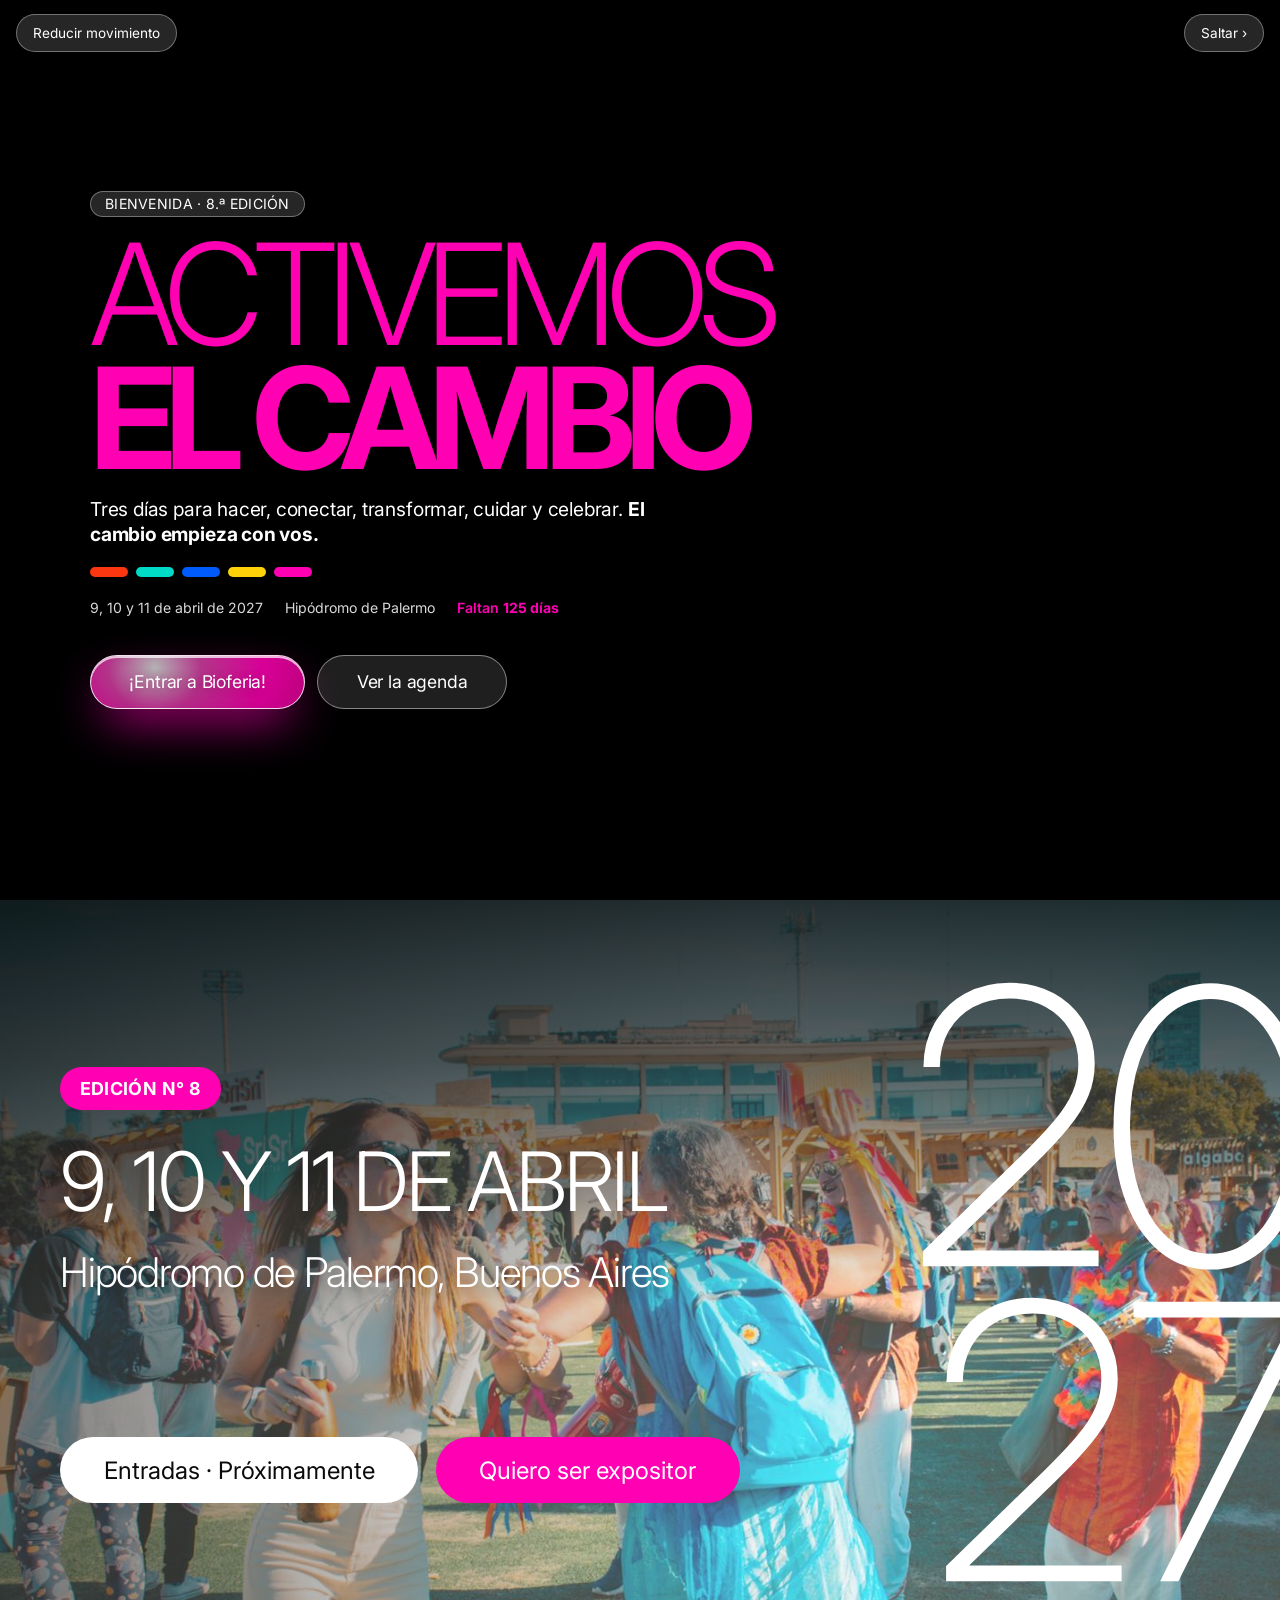
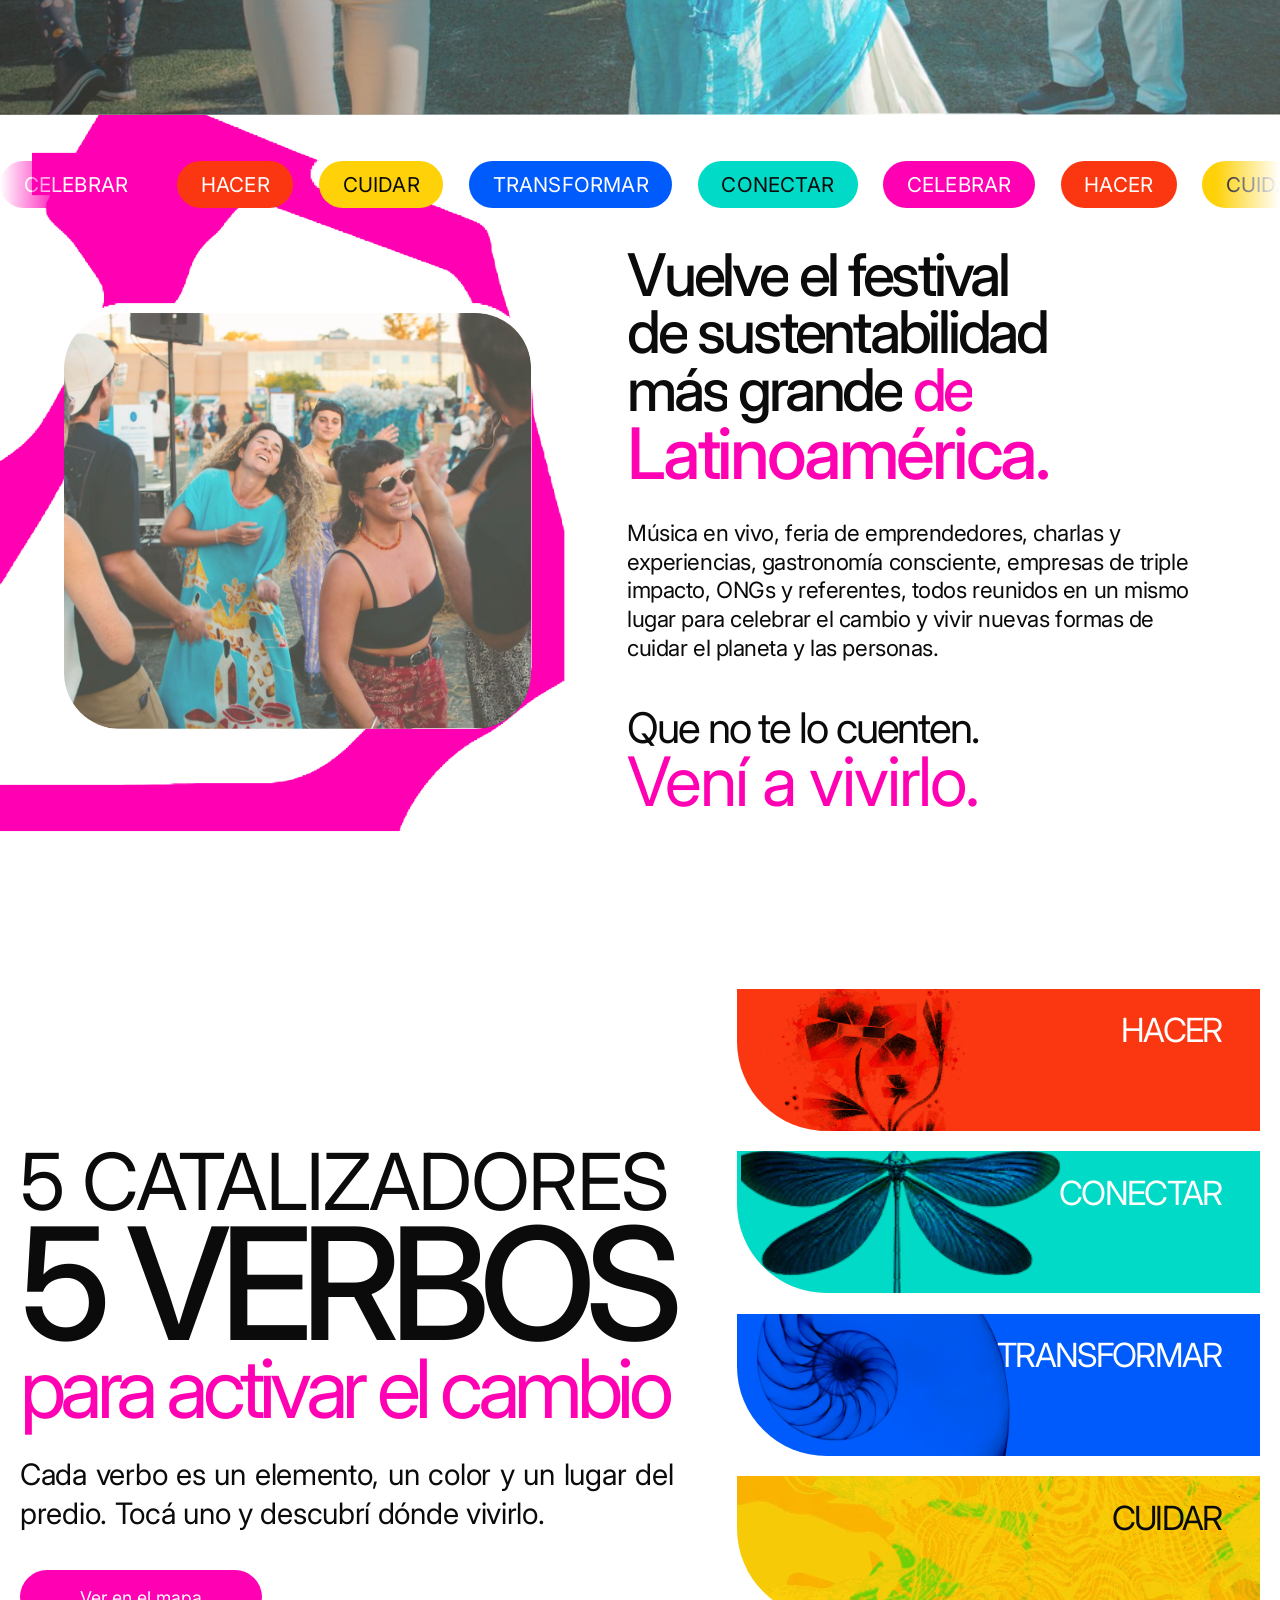
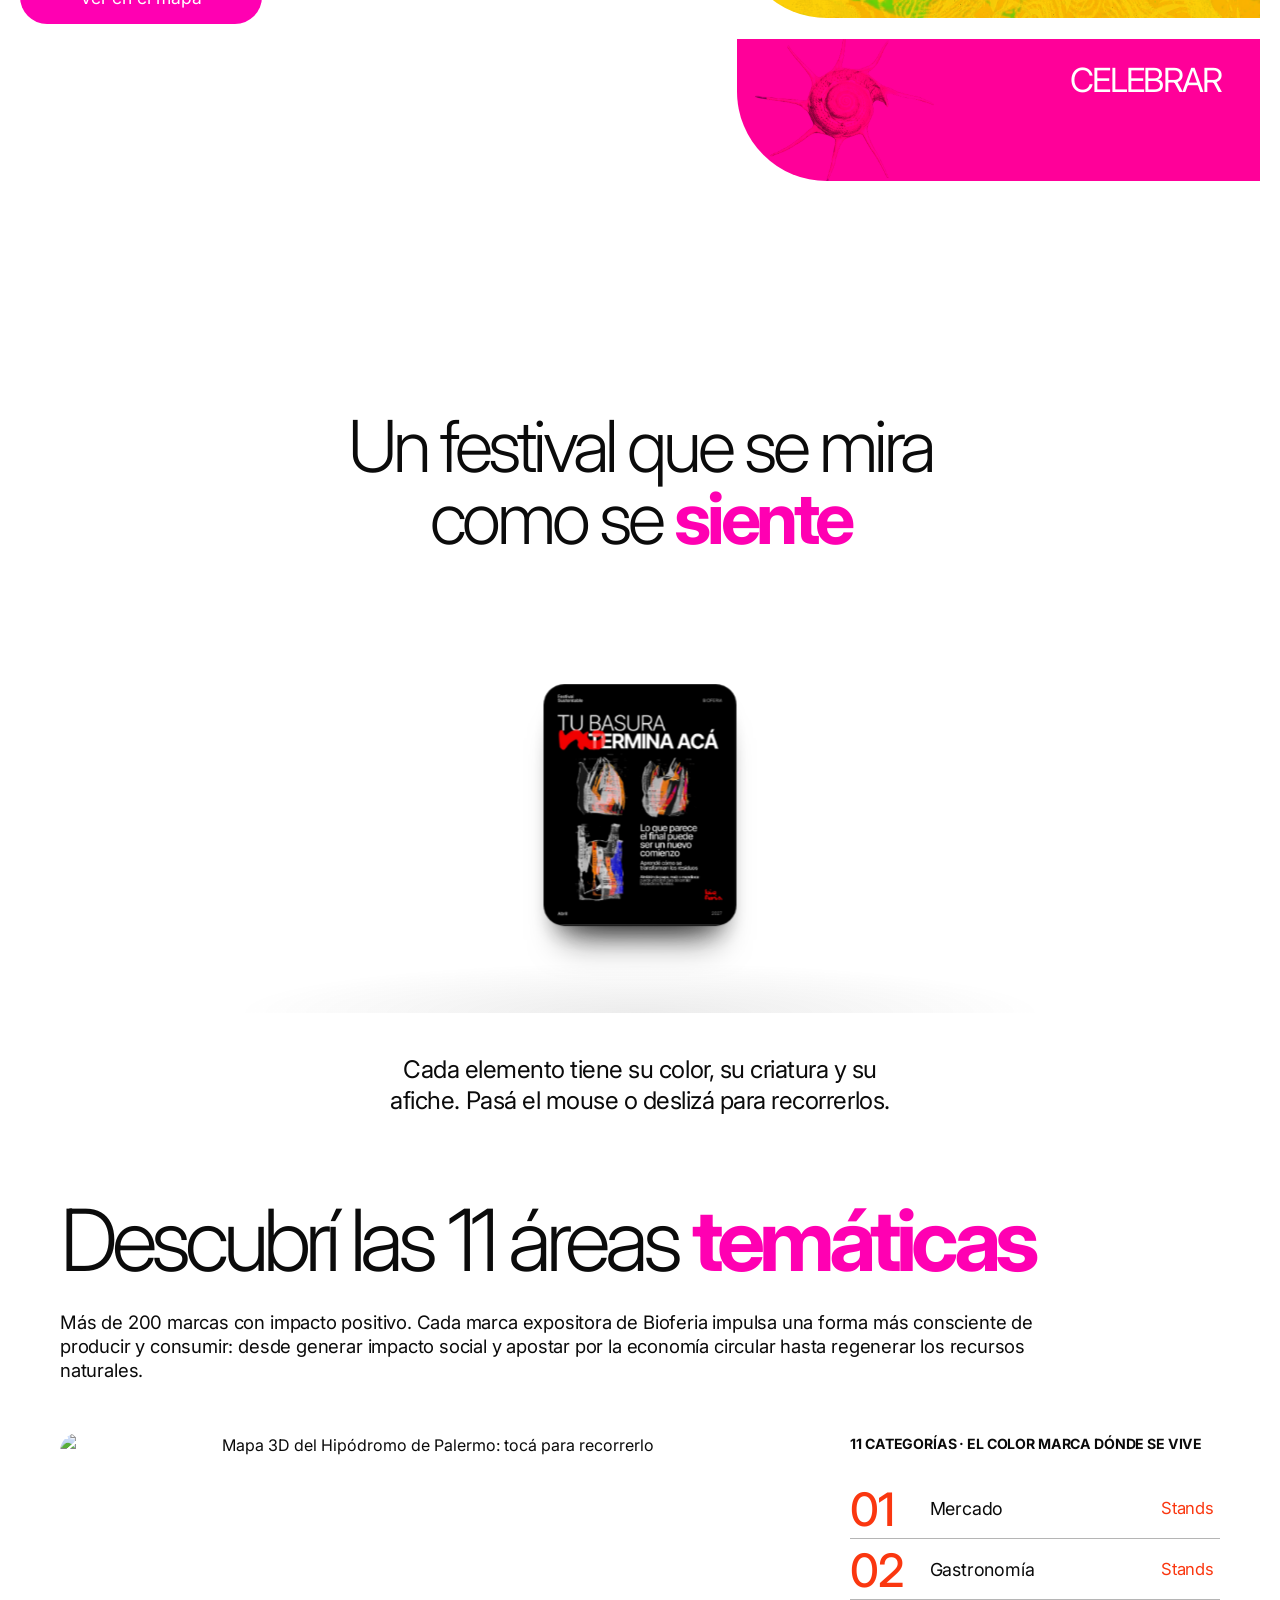
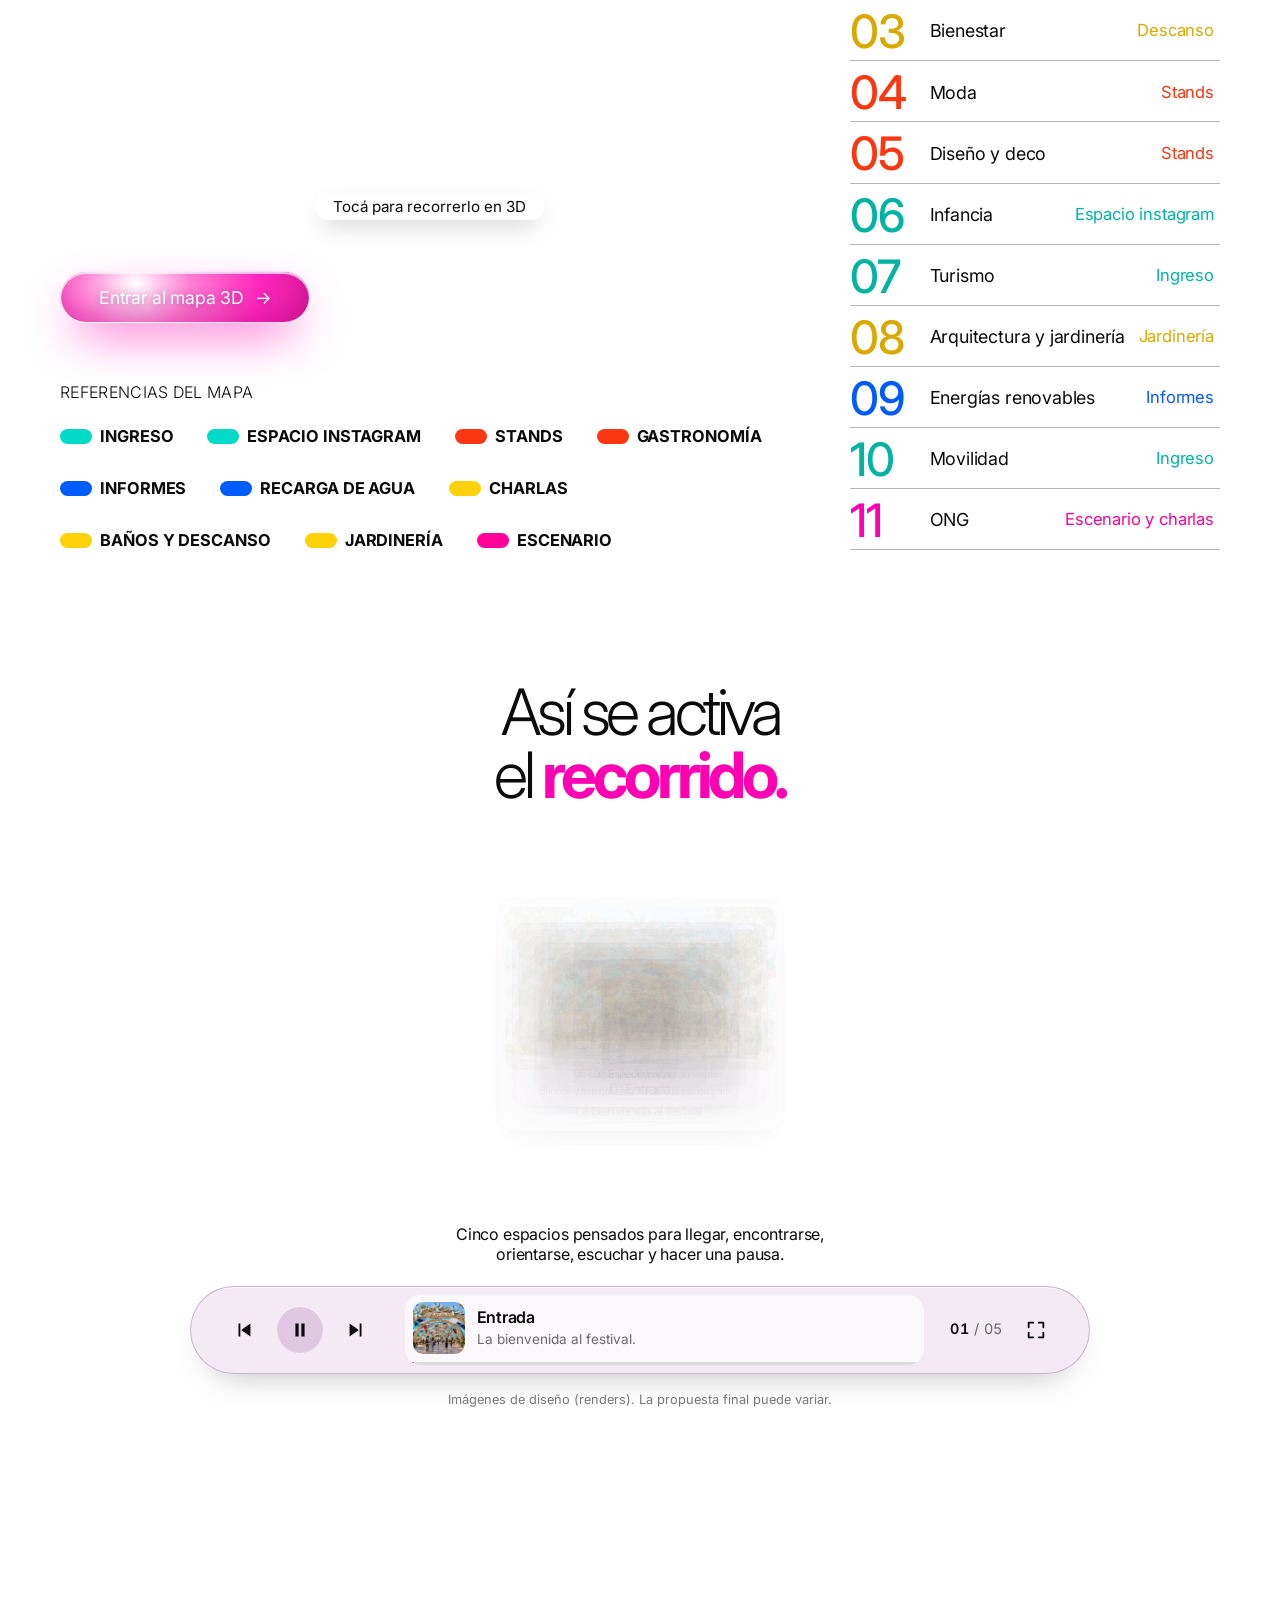
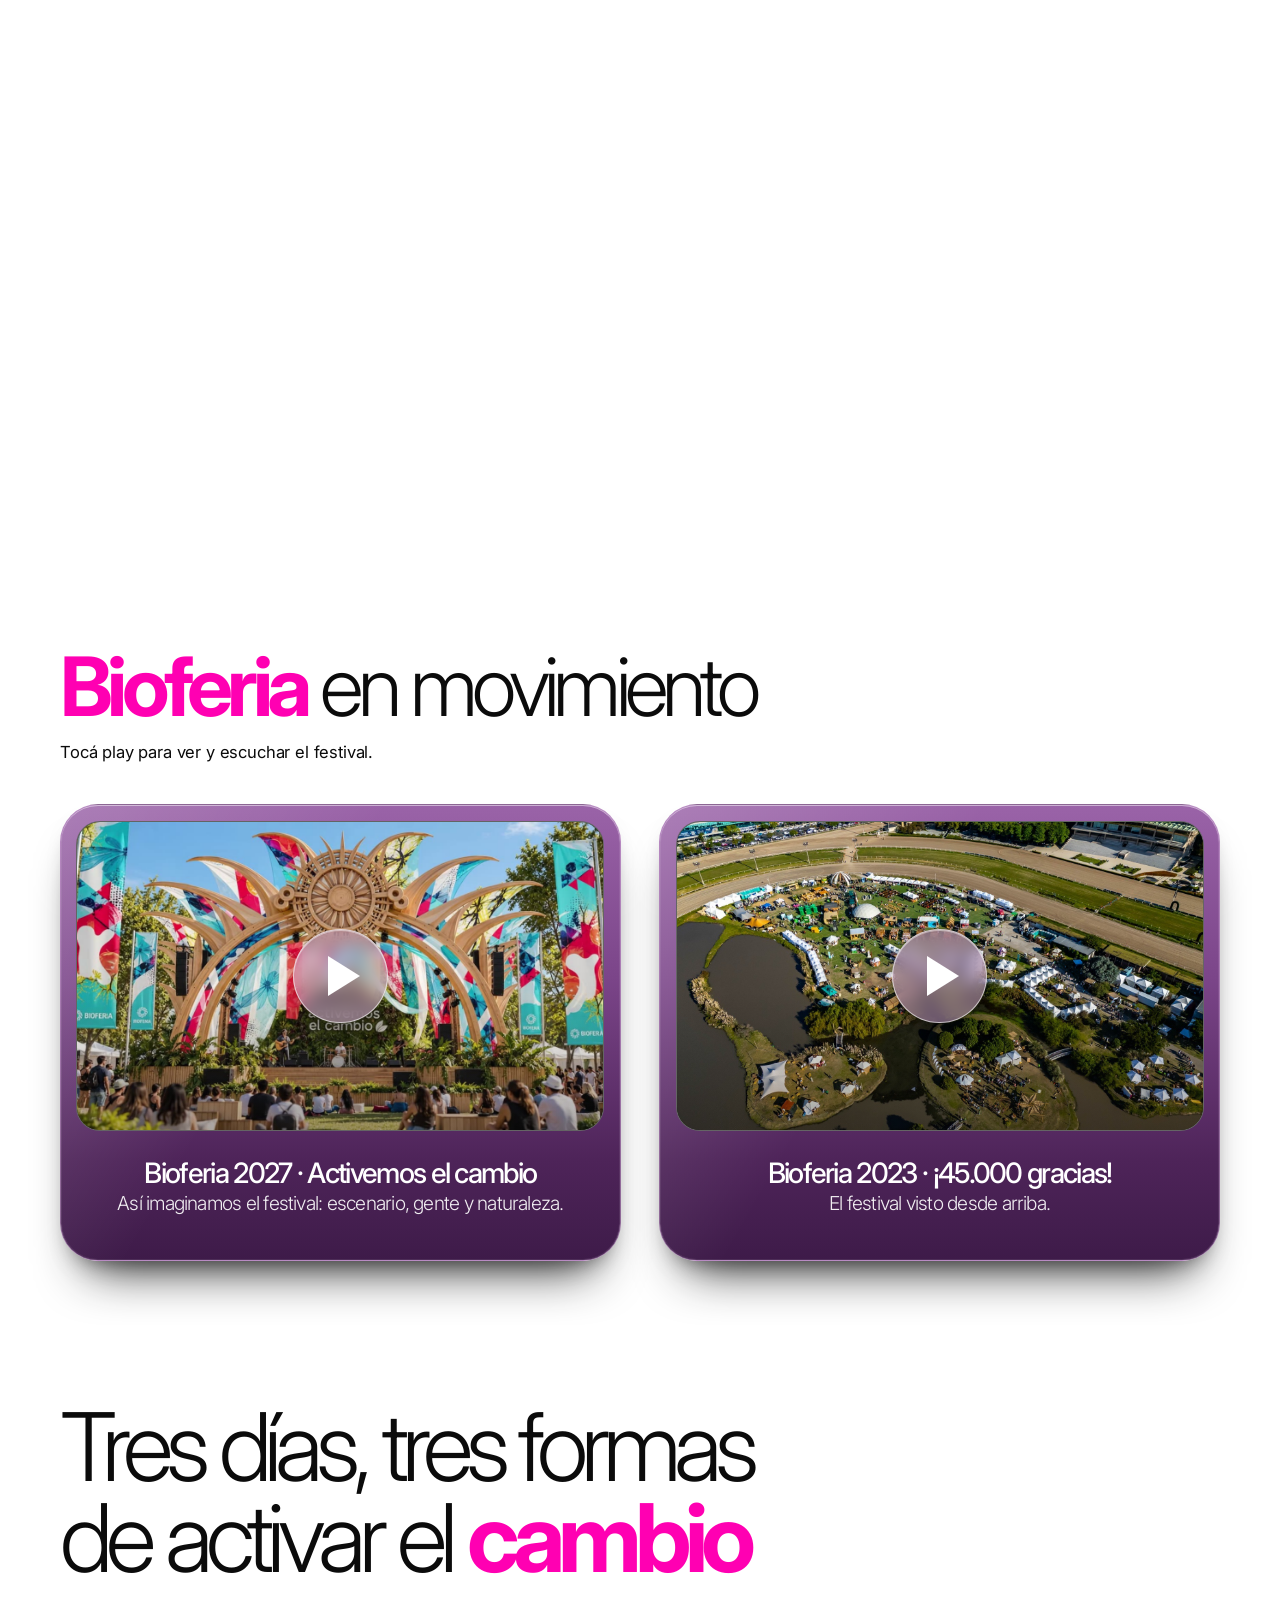
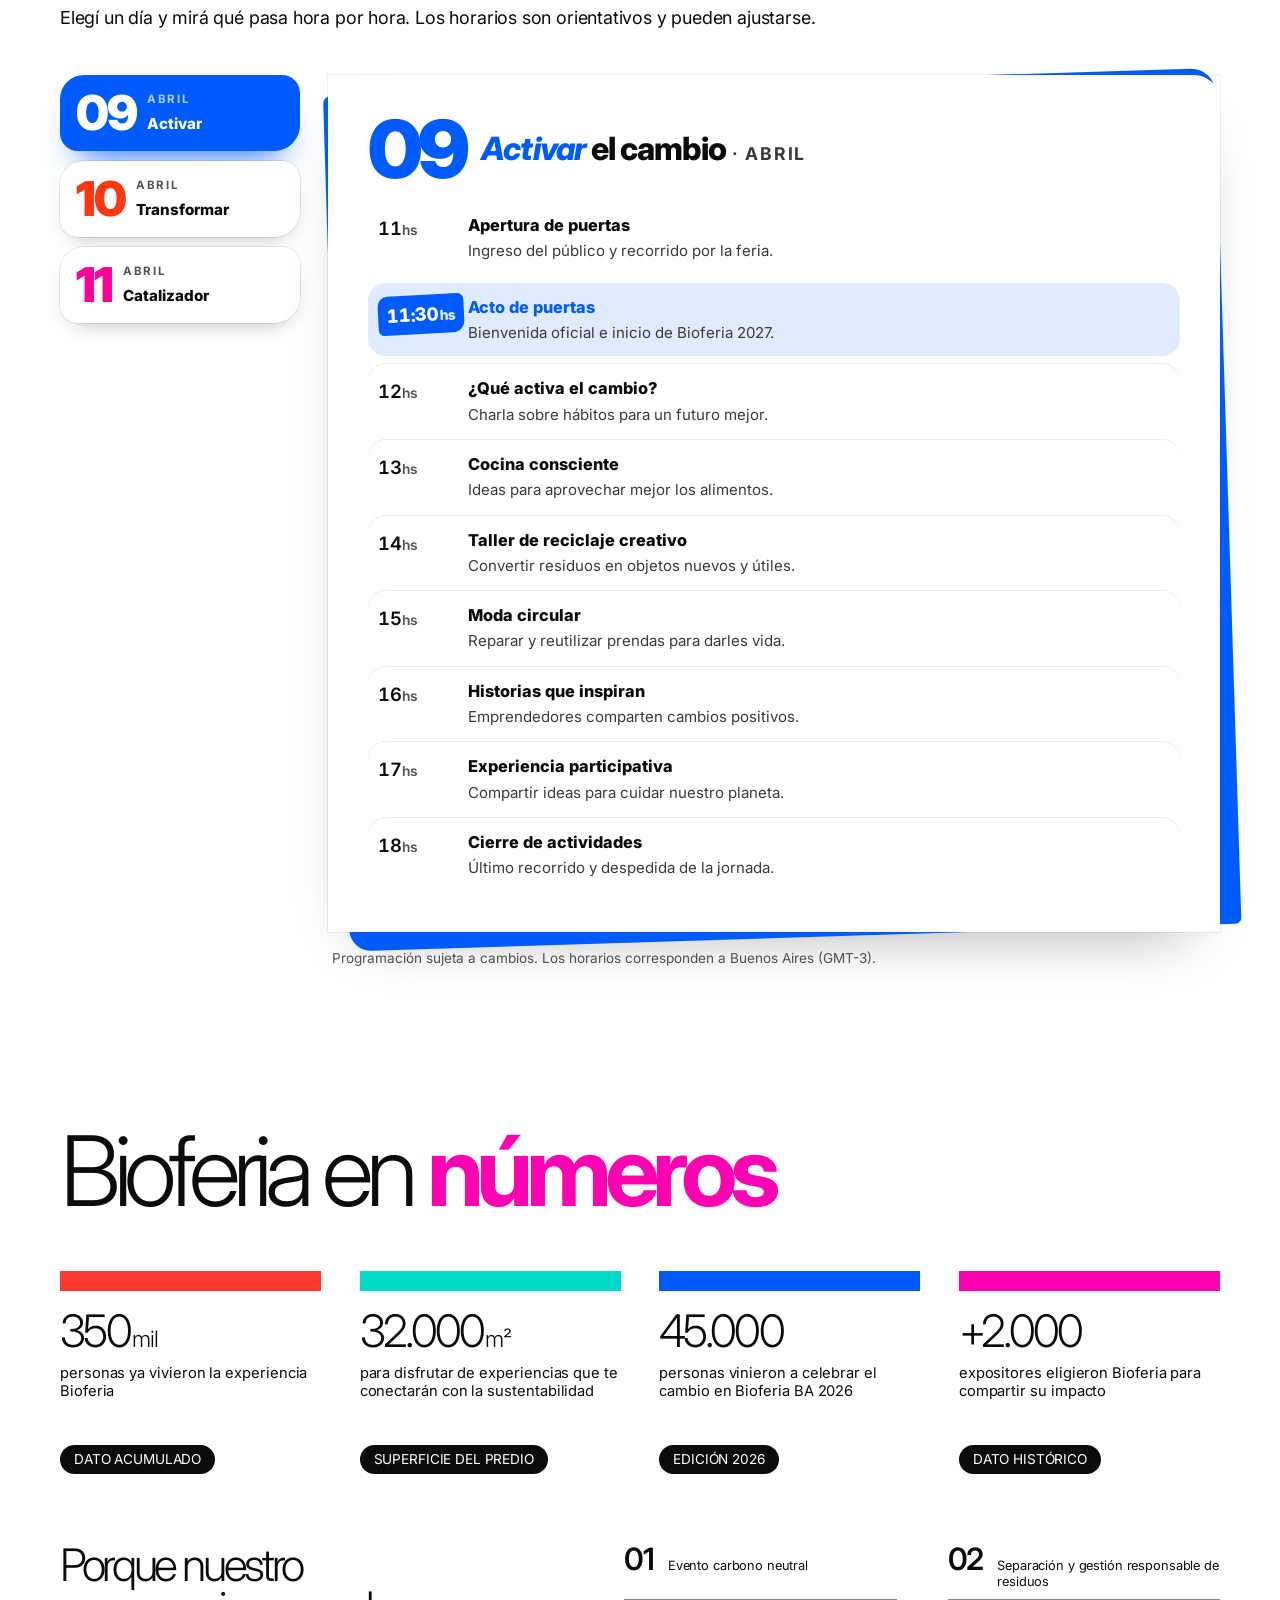
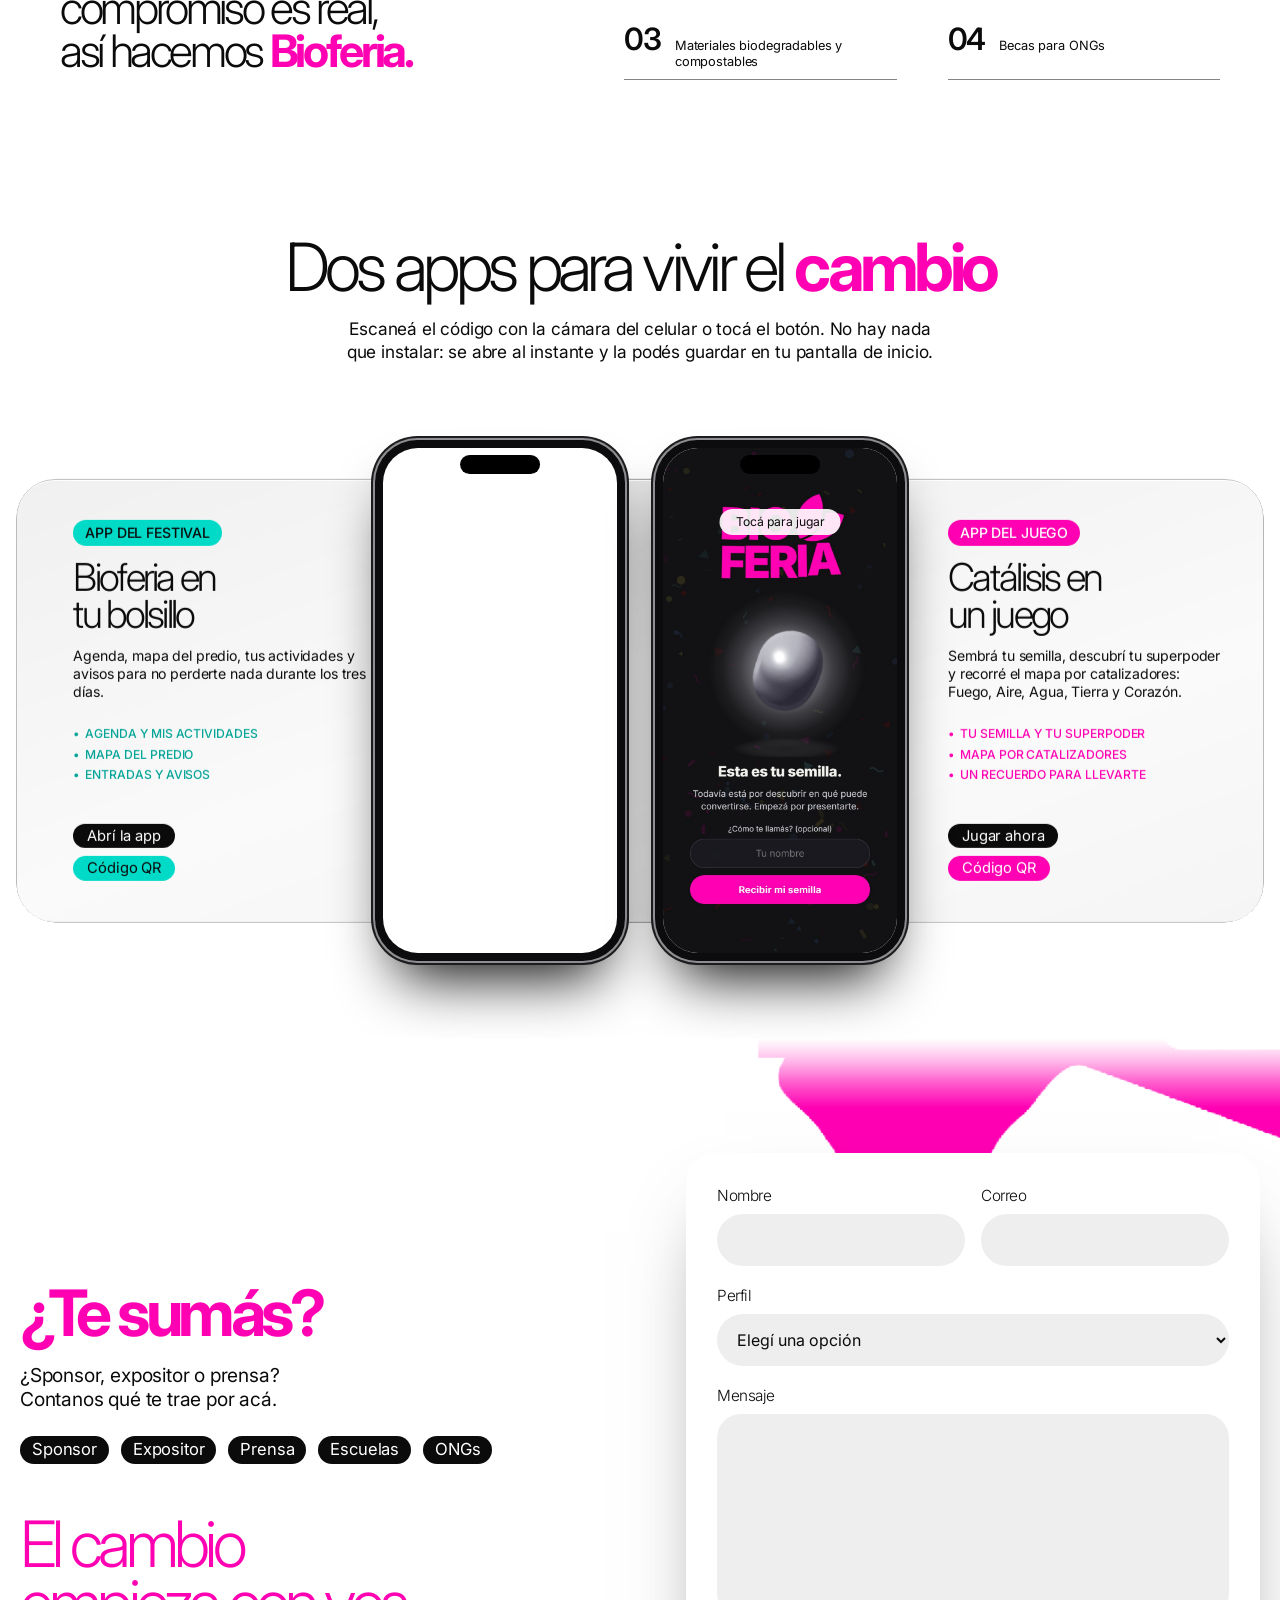
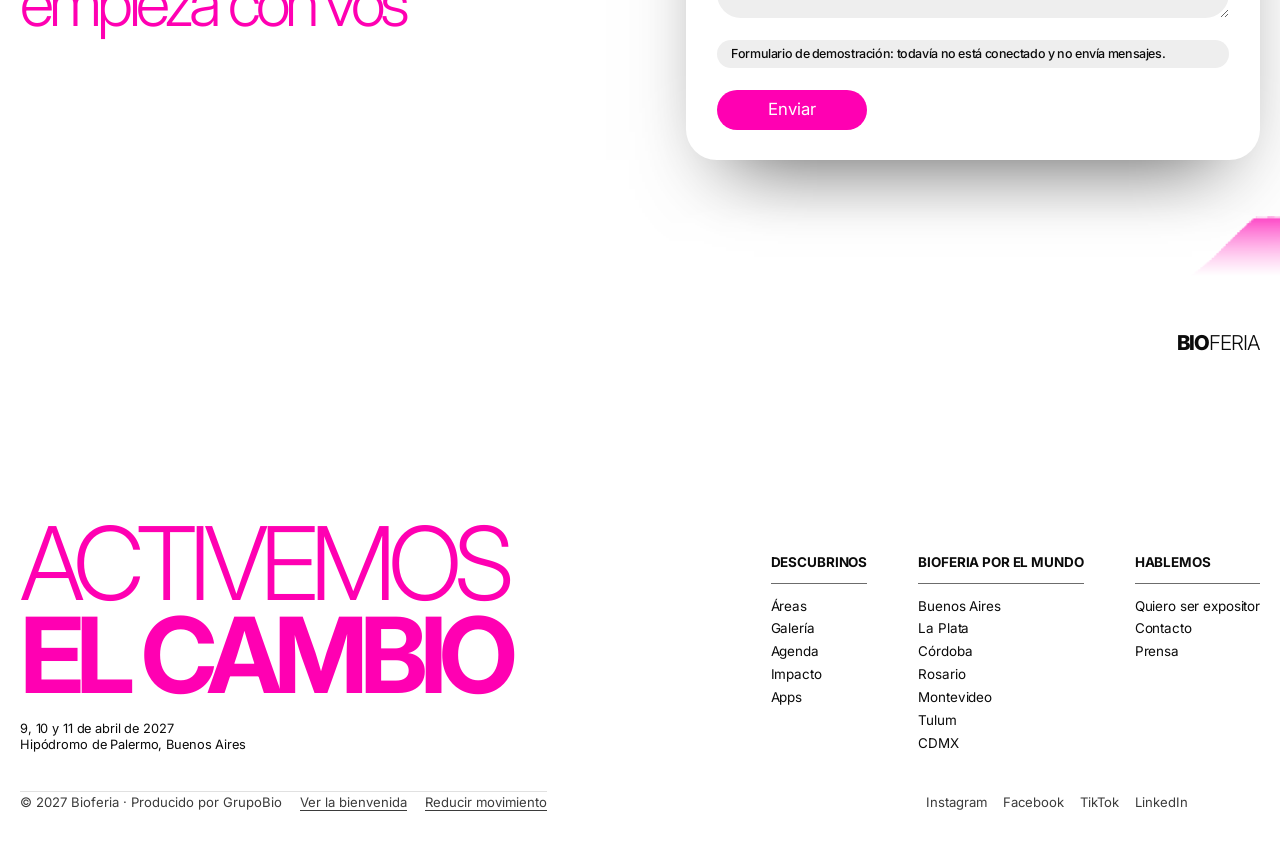
==== commit cd2071cd: "Add files via upload" ====
--- a/index.html
+++ b/index.html
@@ -47,6 +47,7 @@
   <link rel="stylesheet" href="appsdis.css">
   <link rel="stylesheet" href="contactodis.css">
   <link rel="stylesheet" href="footerdis.css">
+  <link rel="stylesheet" href="mapa3d.css">
   <link rel="stylesheet" href="tipografia.css">
   <script src="content.js" defer></script>
   <script src="main.js" defer></script>
@@ -77,6 +78,8 @@
   <script src="appsdis.js" defer></script>
   <script src="contactodis.js" defer></script>
   <script src="footerdis.js" defer></script>
+  <script src="mapa3d.js" defer></script>
+  <script src="mapa3d-real.js" defer></script>
 </head>
 <body>
   <a class="skip" href="#contenido">Saltar al contenido</a>
--- a/mapa3d.css
+++ b/mapa3d.css
@@ -0,0 +1,90 @@
+/* =========================================================
+   MAPA 3D · botón de entrada y pantalla inmersiva (siempre oscura)
+   ========================================================= */
+.m3-open {
+  display: inline-flex; align-items: center; gap: .6em; justify-self: start; min-height: 52px; padding: 0 clamp(26px, 3vw, 38px); border-radius: 999px; cursor: pointer; margin-left: 10px;
+  color: #fff; border: 1.5px solid #FFFFFFD9; font: 400 1.1rem "Inter", system-ui, sans-serif; letter-spacing: -.01em; text-shadow: 0 1px 10px #8A005E99;
+  background: radial-gradient(circle at 30% 22%, #FFFFFFB3 0%, #FF4DC4B3 30%, #FF00B2D9 70%, #D6008FE6 100%); box-shadow: 0 20px 50px -16px #FF00B2, inset 0 2px 0 #FFFFFFB3, inset 0 -10px 20px #B3007A55;
+  transition: transform .2s, filter .2s;
+}
+.m3-open i { font-style: normal; transition: transform .2s; }
+.m3-open:hover { transform: translateY(-2px); filter: brightness(1.1); } .m3-open:hover i { transform: translateX(4px); }
+.m3-open:focus-visible { outline: 3px solid #fff; outline-offset: 3px; }
+@media (max-width: 640px) { .m3-open { margin: 10px 0 0; } }
+
+html.m3-lock { overflow: hidden; }
+.m3 { position: fixed; inset: 0; z-index: 3500; background: #03060f; color: #fff; font-family: "Inter", system-ui, sans-serif; overflow: hidden; touch-action: none; }
+.m3[hidden] { display: none; }
+.m3__cv { position: absolute; inset: 0; width: 100%; height: 100%; display: block; cursor: grab; outline: none; }
+.m3__cv:active { cursor: grabbing; }
+.m3__pins { position: absolute; inset: 0; pointer-events: none; overflow: hidden; }
+
+/* puntos sobre el terreno */
+.m3__pin { position: absolute; left: 0; top: 0; display: grid; justify-items: center; gap: 4px; padding: 0; border: 0; background: none; color: #fff; cursor: pointer; pointer-events: auto; font: inherit; will-change: transform; }
+.m3__pin span { padding: 1px 12px; border-radius: 999px; background: #0B1226B3; border: 1px solid #FFFFFF59; -webkit-backdrop-filter: blur(8px); backdrop-filter: blur(8px); font-size: .8rem; letter-spacing: -.01em; white-space: nowrap; transition: transform .2s, opacity .2s; }
+.m3__pin i { width: 12px; height: 12px; border-radius: 50%; background: var(--c); box-shadow: 0 0 0 4px #FFFFFF26, 0 0 18px 4px var(--c); }
+.m3__pin.is-big span { font-size: .95rem; padding: 2px 14px; }
+.m3__pin.is-far span { opacity: 0; transform: scale(.7); pointer-events: none; }
+.m3__pin:hover span, .m3__pin.is-on span { opacity: 1; transform: none; background: var(--c); color: #0B0B0B; border-color: #fff; }
+.m3__pin:focus-visible { outline: 3px solid #fff; outline-offset: 3px; border-radius: 12px; }
+
+/* encabezado y ayuda */
+.m3__top { position: absolute; z-index: 5; left: 0; right: 0; top: 0; display: flex; justify-content: space-between; align-items: center; gap: 12px; padding: max(16px, env(safe-area-inset-top, 0px)) max(16px, env(safe-area-inset-right, 0px)) 0 max(16px, env(safe-area-inset-left, 0px)); pointer-events: none; }
+.m3__ttl { margin: 0; padding: 4px 18px; border-radius: 999px; background: #FFFFFF1F; border: 1px solid #FFFFFF4D; -webkit-backdrop-filter: blur(14px); backdrop-filter: blur(14px); font-weight: 300; letter-spacing: -.03em; font-size: 1.05rem; }
+.m3__ttl b { font-weight: 700; color: #FF00B2; }
+.m3__close, .m3__x2, .m3__vuelta { pointer-events: auto; border-radius: 999px; cursor: pointer; color: #fff; font: 400 .9rem "Inter", system-ui, sans-serif; background: #FFFFFF26; border: 1px solid #FFFFFF59; -webkit-backdrop-filter: blur(12px); backdrop-filter: blur(12px); transition: background .2s; }
+.m3__close { min-height: 40px; padding: 0 18px; }
+.m3__close:hover, .m3__x2:hover, .m3__vuelta:hover { background: #FFFFFF40; }
+.m3__close:focus-visible, .m3__x2:focus-visible, .m3__vuelta:focus-visible { outline: 3px solid #fff; outline-offset: 3px; }
+.m3__hint { position: absolute; z-index: 5; left: 50%; bottom: max(18px, env(safe-area-inset-bottom, 0px)); translate: -50% 0; margin: 0; width: max-content; max-width: calc(100% - 32px); text-align: center; padding: 4px 16px; border-radius: 999px; background: #0B122699; border: 1px solid #FFFFFF33; font-size: .8rem; color: #FFFFFFCC; pointer-events: none; }
+
+/* ficha del lugar */
+.m3__info { position: absolute; z-index: 6; left: max(16px, env(safe-area-inset-left, 0px)); bottom: max(58px, calc(env(safe-area-inset-bottom, 0px) + 46px)); width: min(340px, calc(100% - 32px)); padding: 18px 20px 20px; border-radius: 26px; background: linear-gradient(160deg, #FFFFFF2B, #FFFFFF0F 60%, #FFFFFF1C); border: 1px solid #FFFFFF59; -webkit-backdrop-filter: blur(18px) saturate(1.4); backdrop-filter: blur(18px) saturate(1.4); box-shadow: 0 30px 60px -28px #000, inset 0 1px 0 #FFFFFF59; }
+.m3__info[hidden] { display: none; }
+.m3__x2 { position: absolute; right: 12px; top: 12px; width: 34px; height: 34px; padding: 0; font-size: 1.3rem; line-height: 1; }
+.m3__tag { margin: 0 0 6px; display: inline-block; padding: 1px 12px; border-radius: 999px; background: var(--c); color: #0B0B0B; font-size: .78rem; letter-spacing: .02em; text-transform: uppercase; }
+.m3__info h3 { margin: 0 0 8px; font-weight: 300; font-size: 2rem; line-height: 1; letter-spacing: -.06em; }
+.m3__lbl { margin: 0 0 4px; font-size: .78rem; letter-spacing: .1em; text-transform: uppercase; color: #FFFFFFB3; }
+.m3__info ul { list-style: none; margin: 0 0 12px; padding: 0; display: grid; gap: 2px; }
+.m3__info li { font-size: .98rem; letter-spacing: -.01em; } .m3__info li b { margin-right: .6em; color: var(--c); font-weight: 600; }
+.m3__nota { margin: 0 0 12px; font-size: .98rem; color: #FFFFFFD9; }
+.m3__vuelta { min-height: 38px; padding: 0 16px; }
+.m3__load { position: absolute; inset: 0; z-index: 7; display: grid; place-items: center; background: #03060f; font-weight: 300; letter-spacing: -.02em; font-size: 1.3rem; color: #FFFFFFB3; }
+.m3__load[hidden] { display: none; }
+html.menos-movimiento .m3 * { transition: none !important; }
+@media (max-width: 640px) { .m3__hint { font-size: .72rem; } .m3__info { width: calc(100% - 32px); bottom: max(54px, calc(env(safe-area-inset-bottom, 0px) + 44px)); } .m3__info h3 { font-size: 1.6rem; } }
+
+/* selector Real / Líneas */
+.m3__modo { pointer-events: auto; display: inline-flex; padding: 3px; border-radius: 999px; background: #FFFFFF26; border: 1px solid #FFFFFF59; -webkit-backdrop-filter: blur(12px); backdrop-filter: blur(12px); }
+.m3__modo button { min-height: 32px; padding: 0 16px; border: 0; border-radius: 999px; background: none; color: #fff; font: 400 .9rem "Inter", system-ui, sans-serif; cursor: pointer; }
+.m3__modo button[aria-pressed="true"] { background: #FF00B2; }
+.m3__modo button:focus-visible { outline: 3px solid #fff; outline-offset: 2px; }
+.m3.is-real .m3__ttl, .m3.is-real .m3__close, .m3.is-real .m3__modo { background: #0B122659; }
+.m3.is-real .m3__modo button[aria-pressed="true"] { background: #FF00B2; }
+.m3.is-real .m3__pin span { background: #FFFFFFE6; color: #0B1226; border-color: #FFFFFF; }
+.m3.is-real .m3__pin i { box-shadow: 0 0 0 4px #FFFFFFB3, 0 4px 10px #00000055; }
+.m3.is-real .m3__hint { background: #0B122680; }
+@media (max-width: 640px) { .m3__modo button { padding: 0 11px; font-size: .82rem; } .m3__ttl { display: none; } }
+
+/* el mapa 2D sale: la tarjeta del mapa muestra el 3D y se abre al tocarla */
+.areas__mapbtn { position: relative; cursor: pointer; }
+.areas__mapbtn .mpin { display: none !important; }
+.areas__mapfoot > .btn { display: none !important; }
+.areas__mapbtn::after { content: "Tocá para recorrerlo en 3D"; position: absolute; left: 50%; bottom: 7%; translate: -50% 0; padding: 4px 18px; border-radius: 999px; background: #FFFFFFE6; color: #0B0B0B; font: 400 .95rem "Inter", system-ui, sans-serif; box-shadow: 0 10px 24px -8px #0000004D; pointer-events: none; }
+.m3-open { margin-left: 0; }
+.m3__ttl { background: #0B122680 !important; }
+.m3.is-real .m3__info { background: linear-gradient(160deg, #0B1226F0, #0B1226D9); }
+
+/* ficha con el render del lugar */
+.m3__foto { display: block; width: 100%; aspect-ratio: 16 / 10; object-fit: cover; border-radius: 16px; margin: 0 0 12px; border: 1px solid #FFFFFF40; box-shadow: 0 14px 30px -14px #000; }
+.m3__info { width: min(340px, calc(100% - 32px)); max-height: calc(100% - 120px); overflow: auto; }
+@media (max-width: 640px) { .m3__foto { aspect-ratio: 16 / 8; } }
+
+/* botón día / noche (reemplaza al selector Líneas / Real) */
+.m3__tema { pointer-events: auto; width: 40px; height: 40px; display: grid; place-items: center; padding: 0; border-radius: 50%; cursor: pointer; color: #fff; background: #0B122659; border: 1px solid #FFFFFF59; -webkit-backdrop-filter: blur(12px); backdrop-filter: blur(12px); margin-left: auto; margin-right: 10px; }
+.m3__tema .luna { display: none; } .m3.is-night .m3__tema .sol { display: none; } .m3.is-night .m3__tema .luna { display: block; }
+.m3__tema:hover { background: #0B122680; } .m3__tema:focus-visible { outline: 3px solid #fff; outline-offset: 3px; }
+.m3.is-night .m3__pin span { background: #0B1226E6; color: #fff; border-color: #FFFFFF73; }
+.m3.is-night .m3__pin i { box-shadow: 0 0 0 4px #FFFFFF40, 0 0 16px 4px var(--c); }
+.m3.is-night .m3__hint, .m3.is-night .m3__ttl, .m3.is-night .m3__close { background: #0B122699; }
+.m3__info { background: linear-gradient(160deg, #0B1226F2, #0B1226DB) !important; }
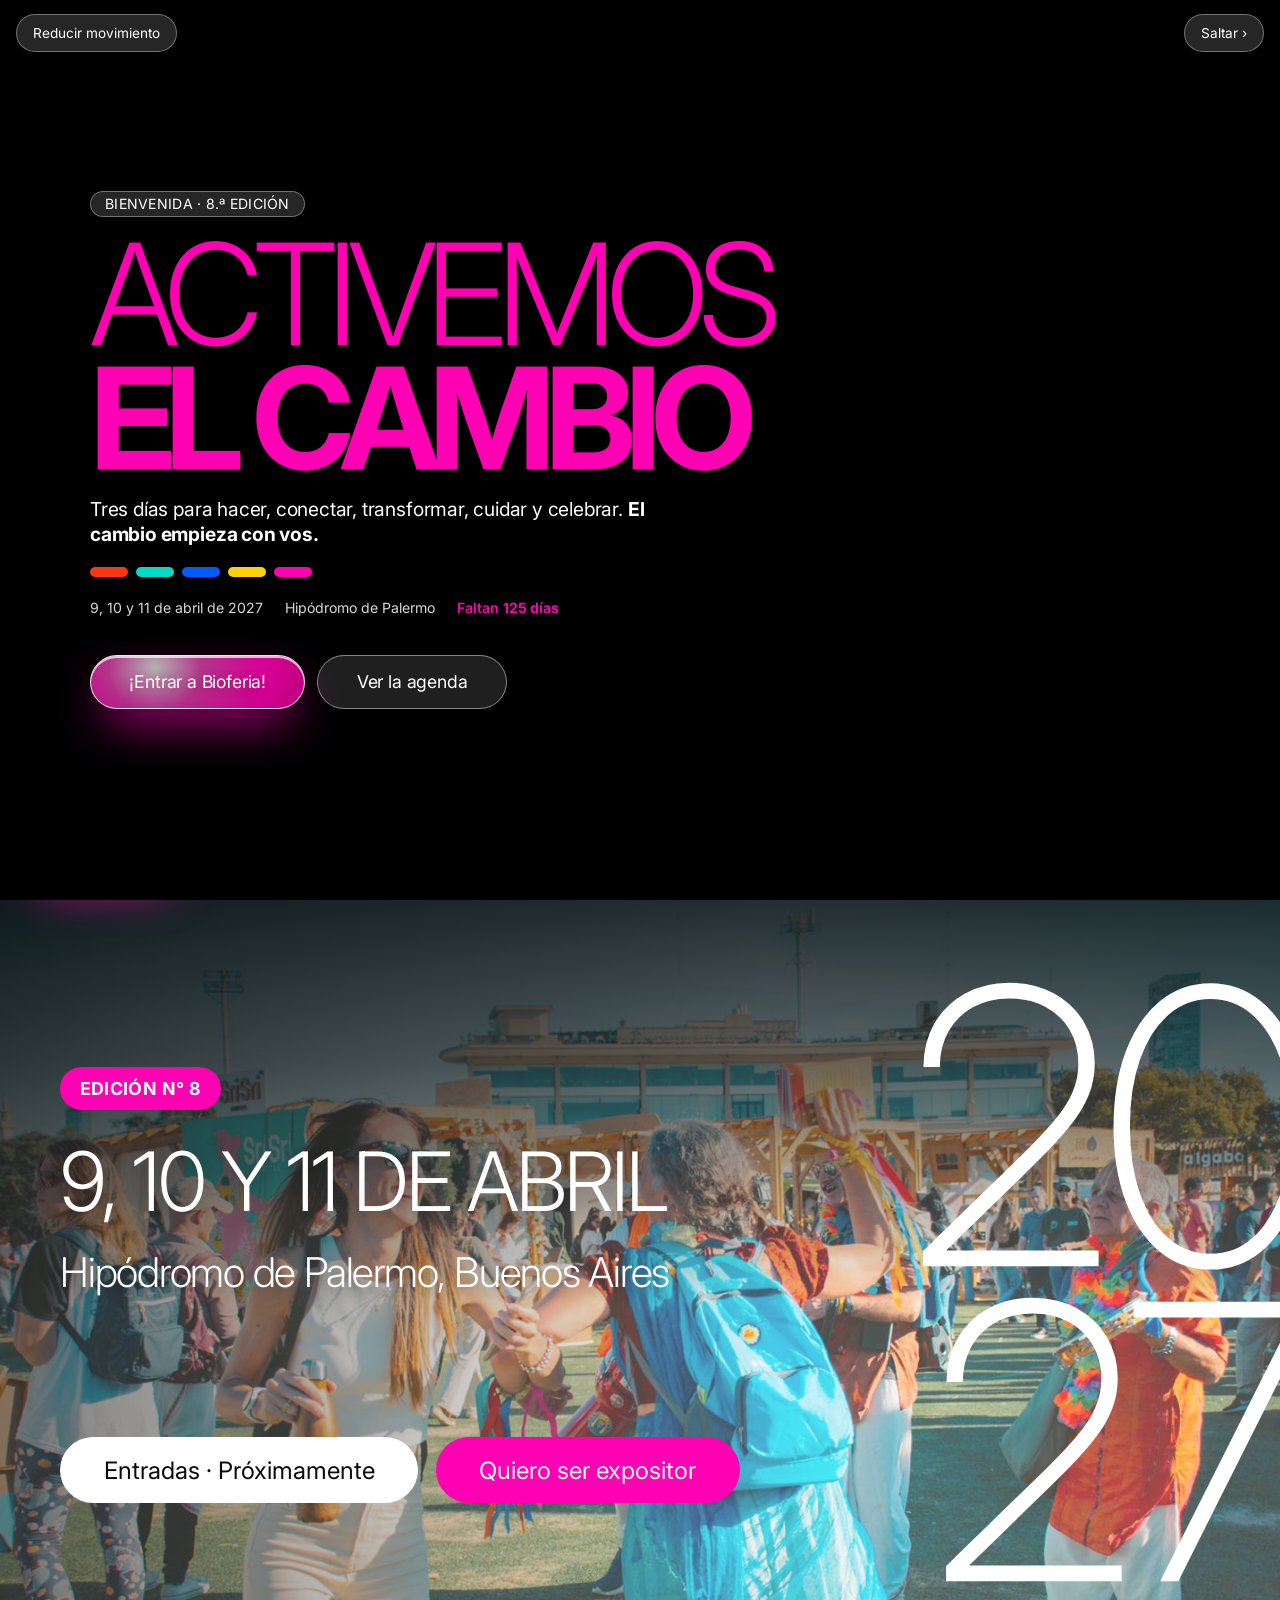
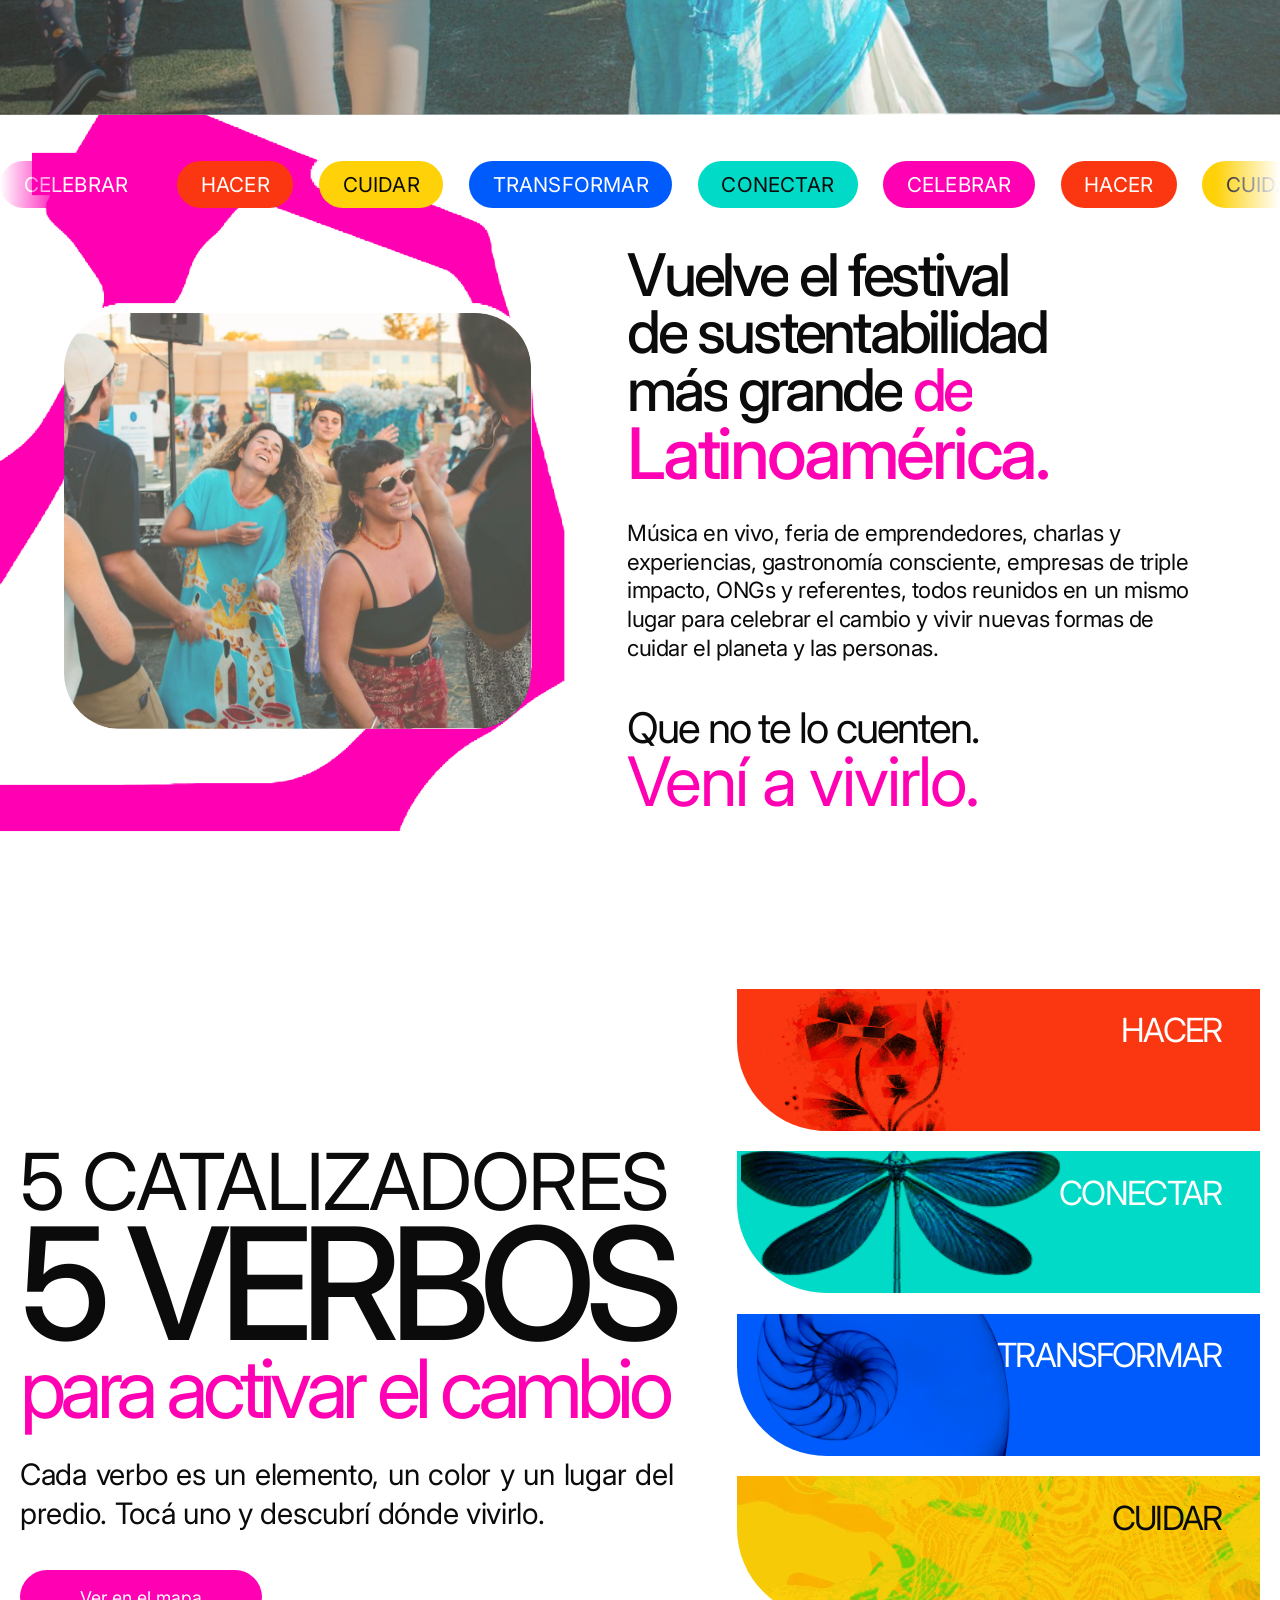
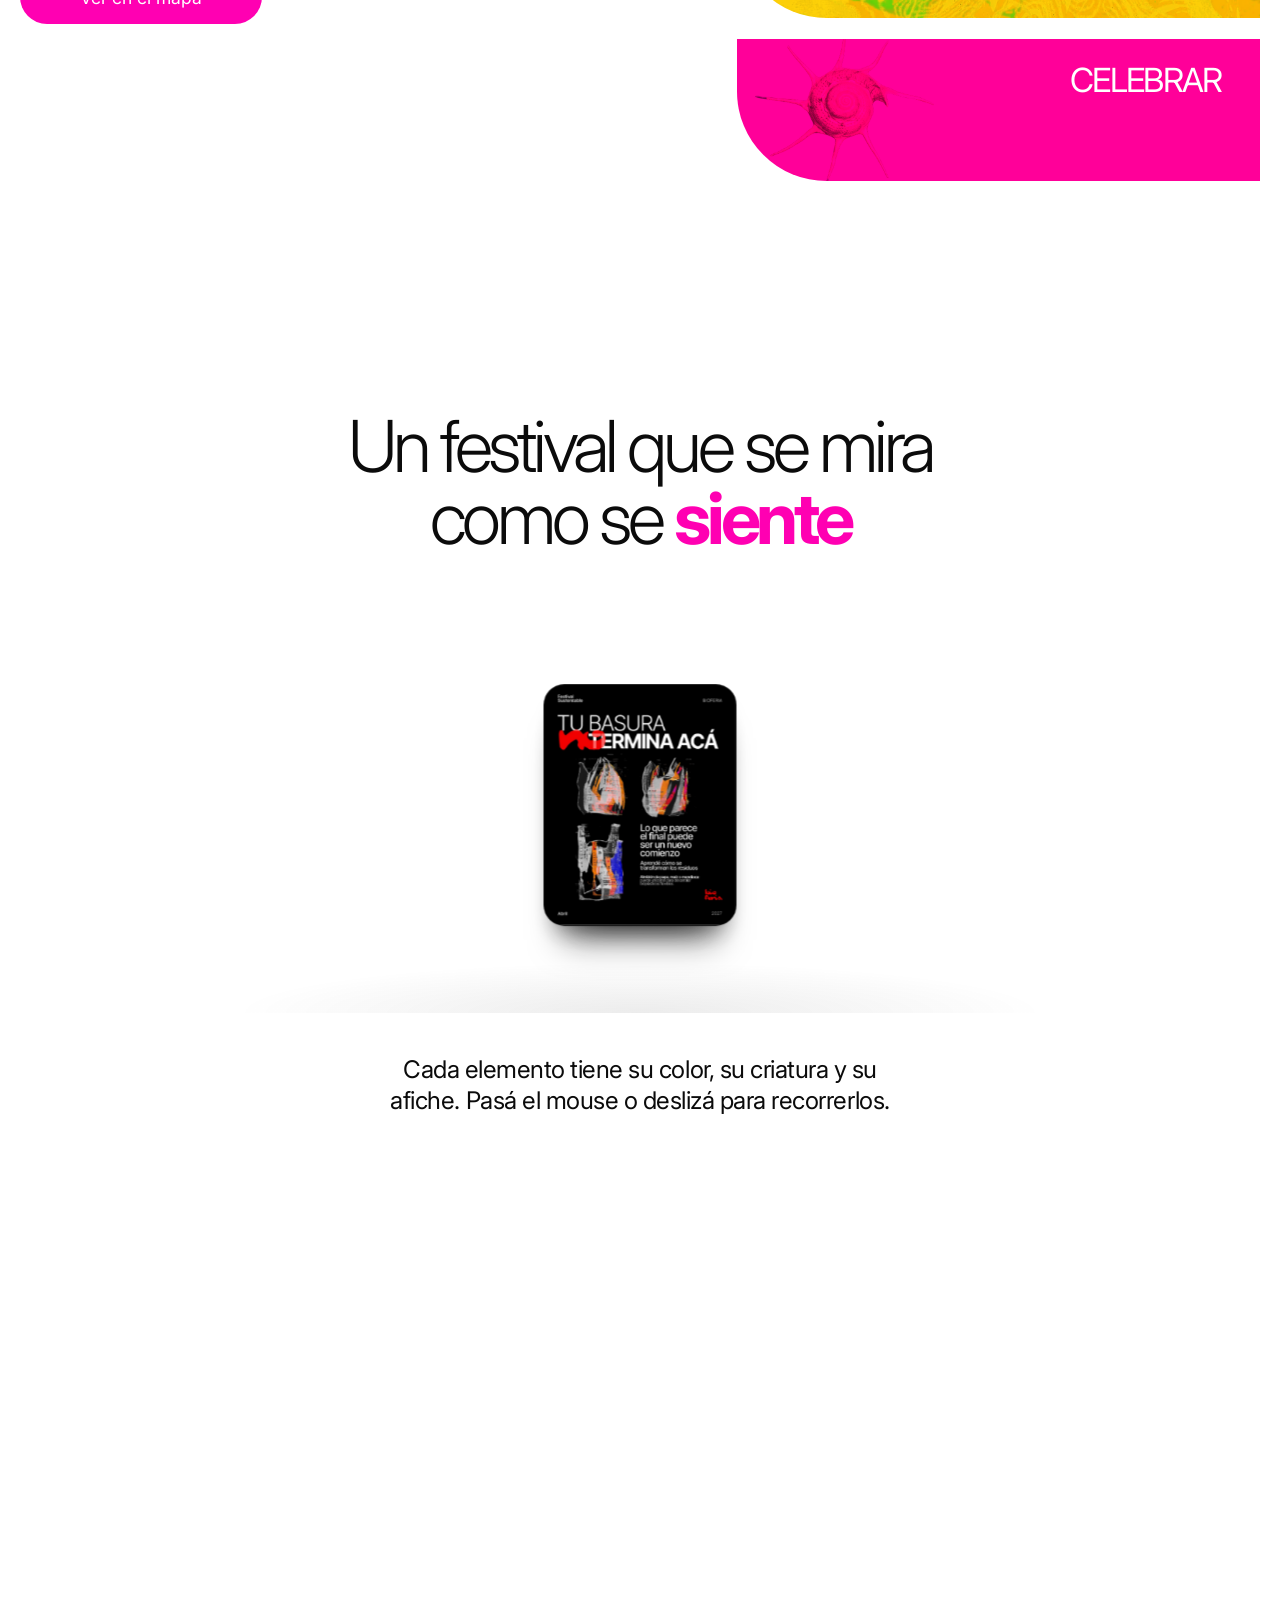
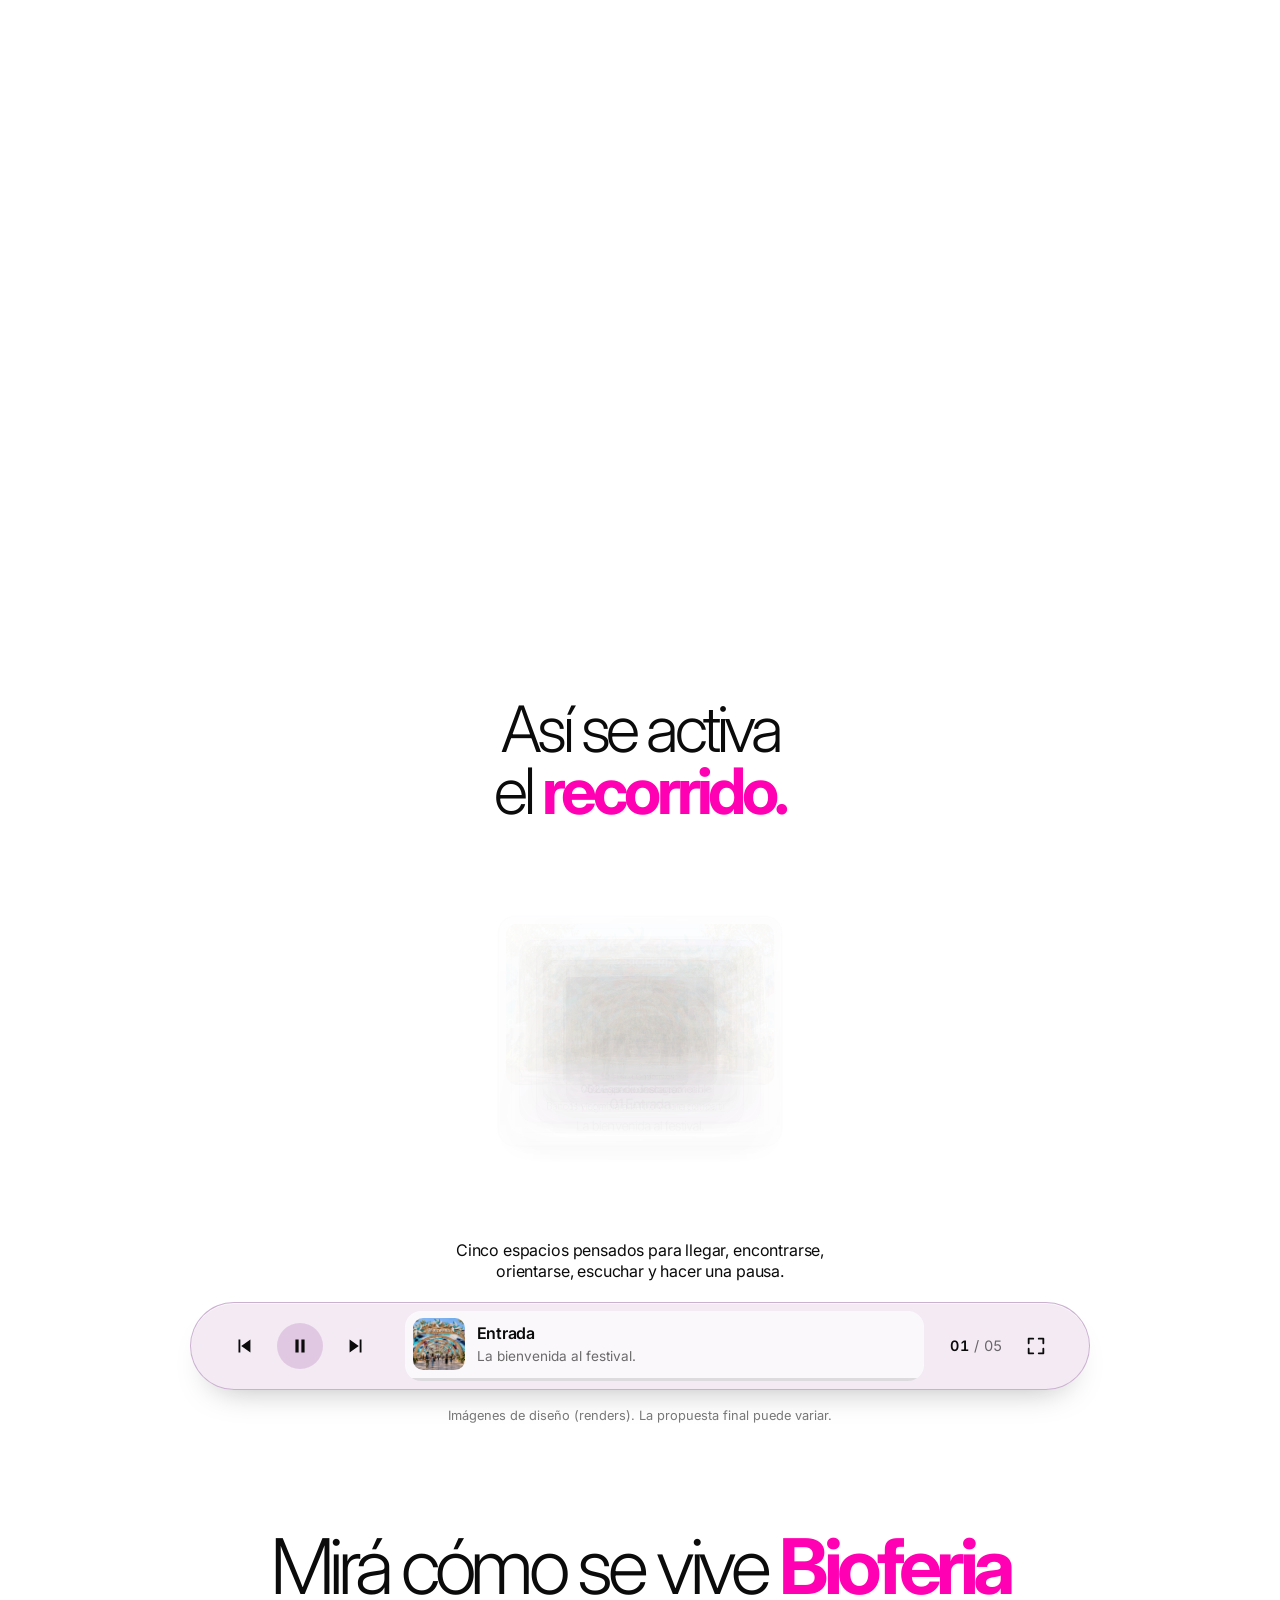
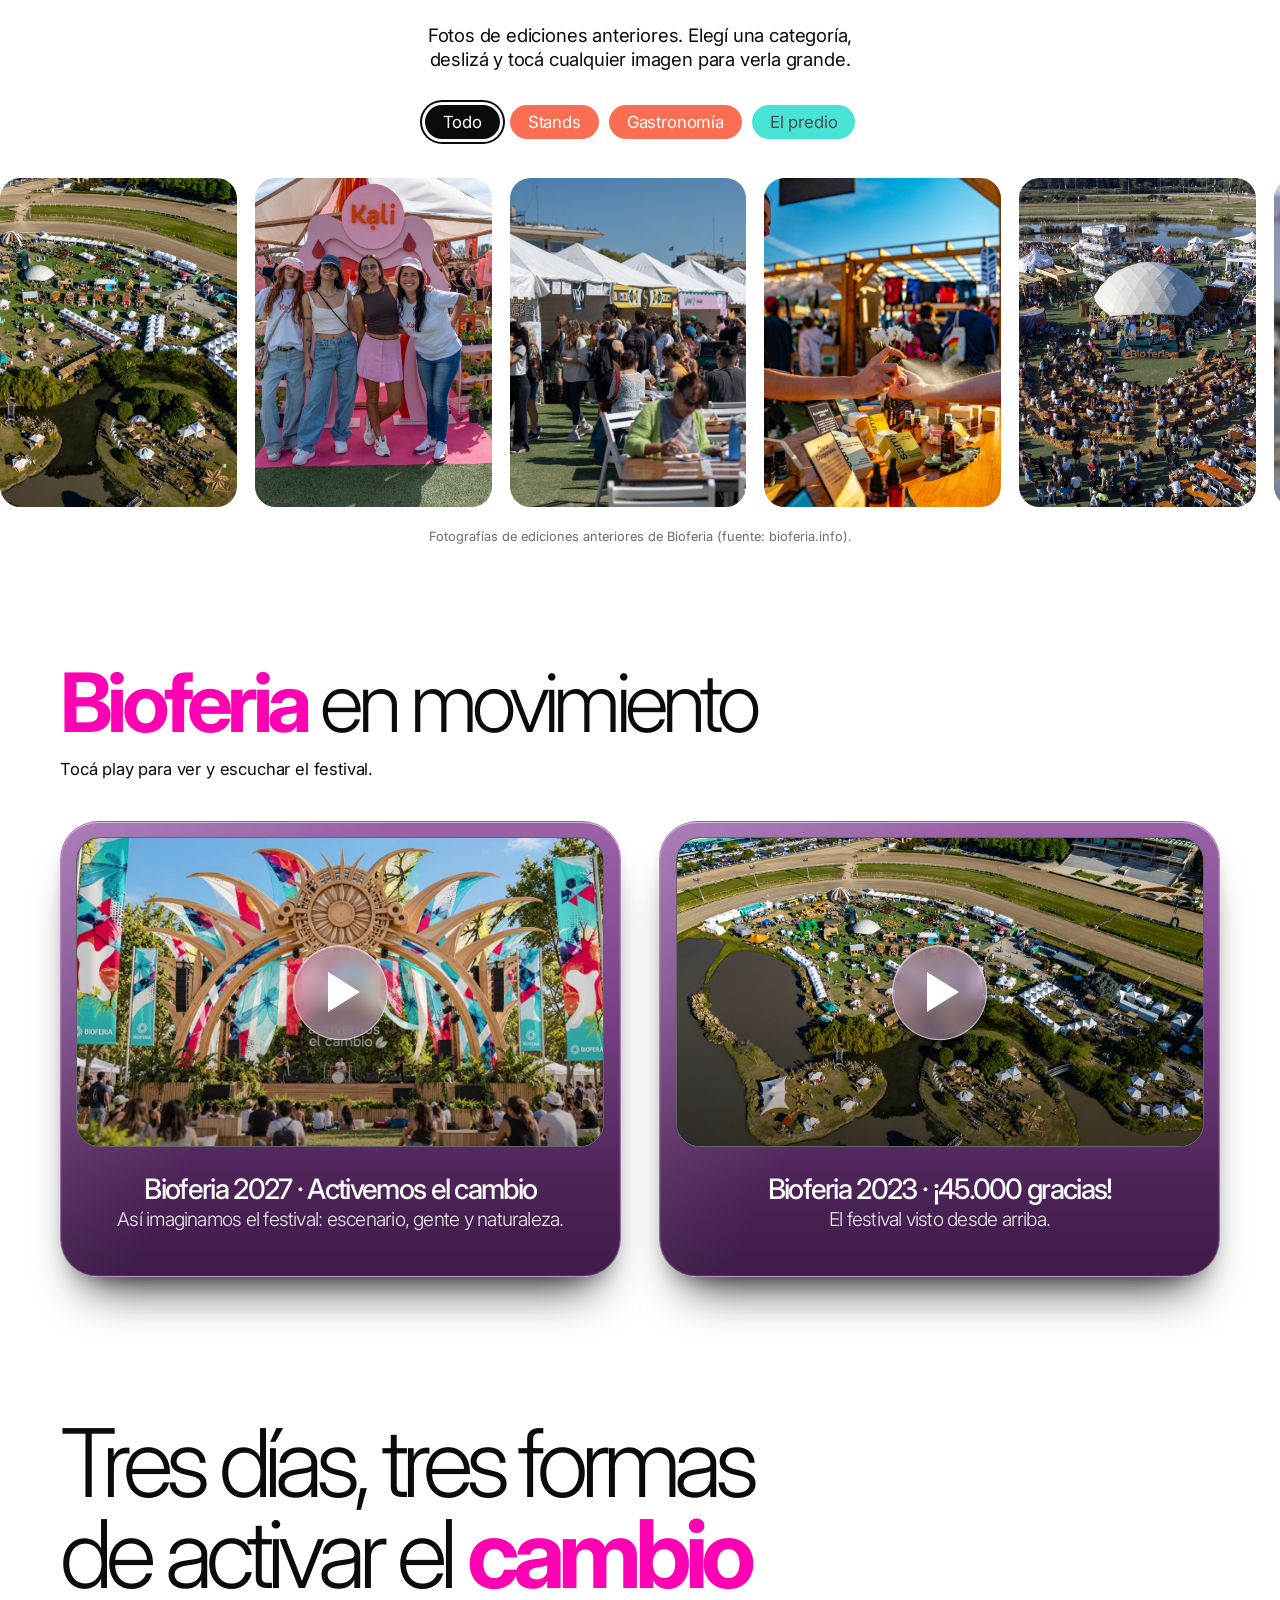
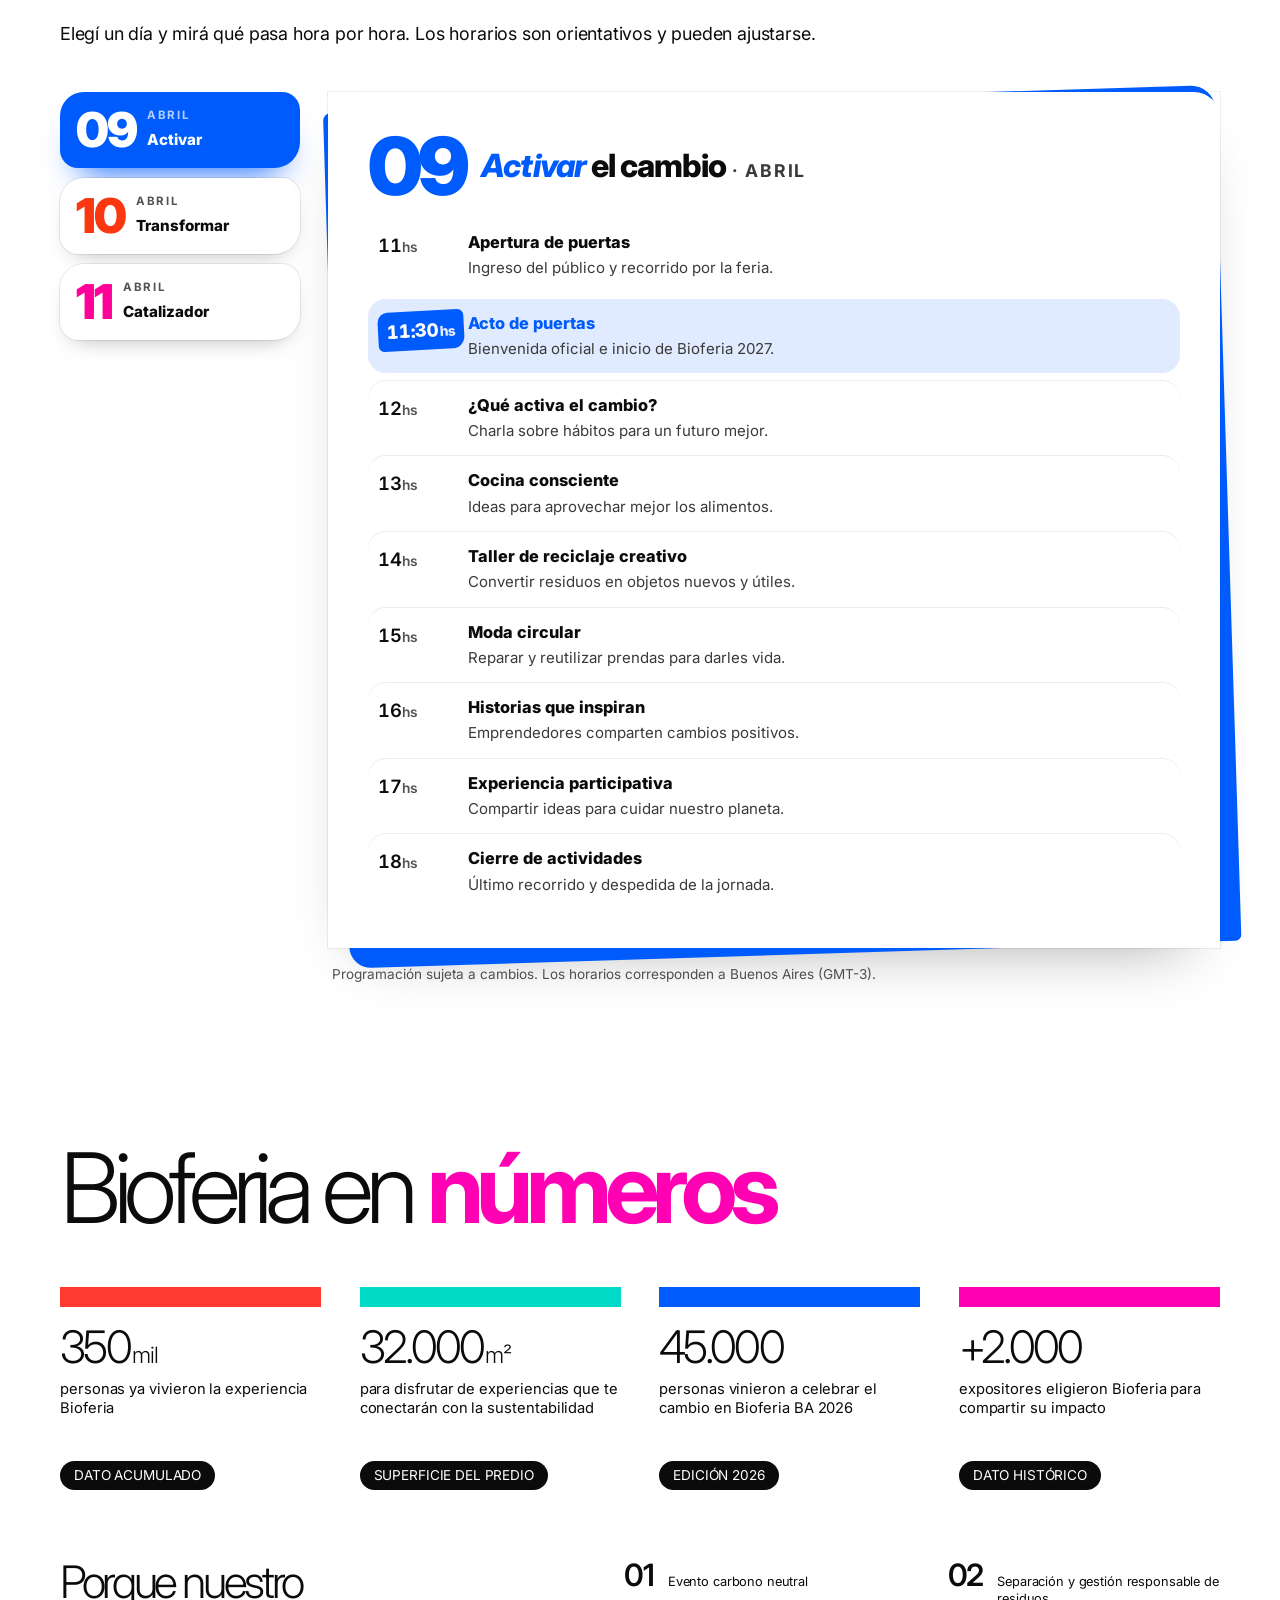
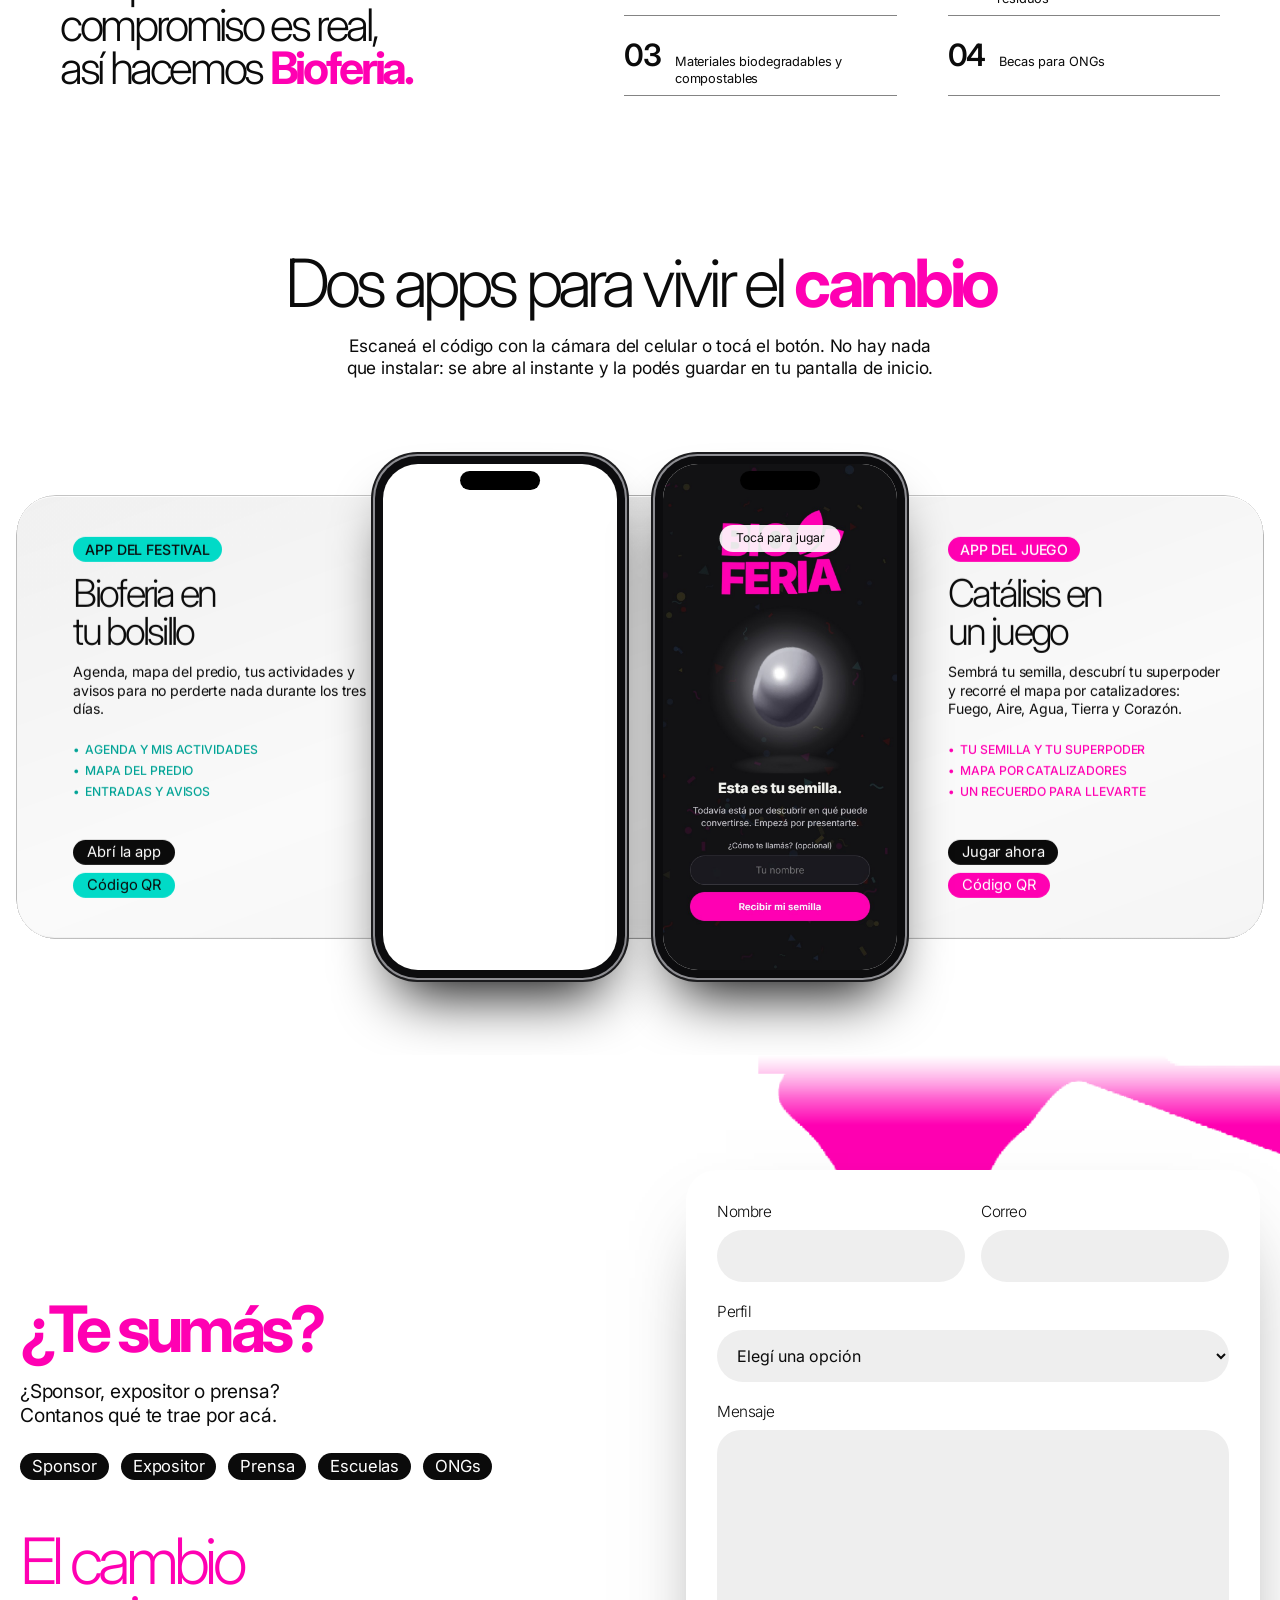
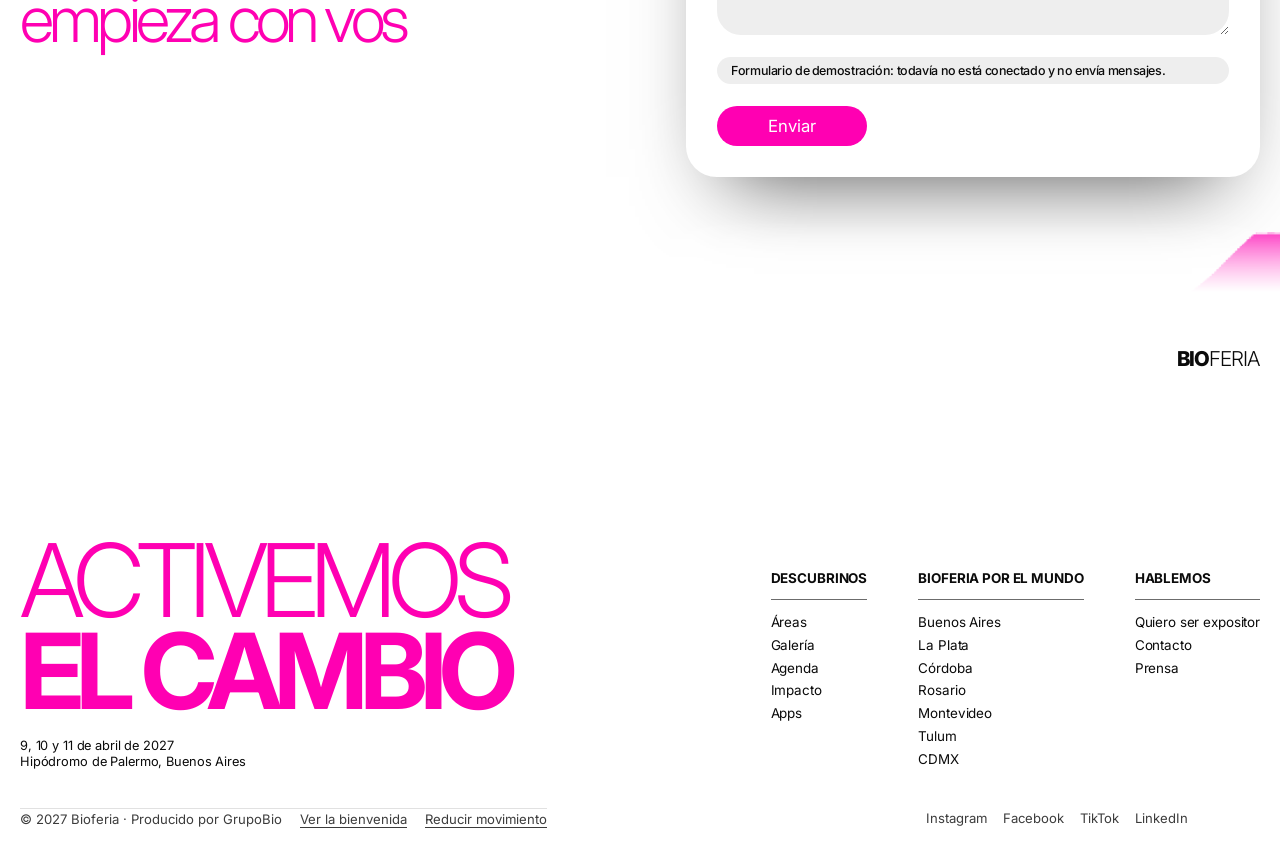
==== commit 0862d648: "Add files via upload" ====
--- a/index.html
+++ b/index.html
@@ -107,5 +107,7 @@
   <noscript>
     <p class="noscript">Esta página necesita JavaScript para mostrar sus contenidos. Bioferia BA 2027: 9, 10 y 11 de abril de 2027, Hipódromo de Palermo, Buenos Aires. Contacto: comercial@bioferia.info</p>
   </noscript>
+  <link rel="stylesheet" href="modo3d.css">
+  <script src="modo3d.js" defer></script>
 </body>
 </html>
--- a/mapa3d.css
+++ b/mapa3d.css
@@ -88,3 +88,10 @@
 .m3.is-night .m3__pin i { box-shadow: 0 0 0 4px #FFFFFF40, 0 0 16px 4px var(--c); }
 .m3.is-night .m3__hint, .m3.is-night .m3__ttl, .m3.is-night .m3__close { background: #0B122699; }
 .m3__info { background: linear-gradient(160deg, #0B1226F2, #0B1226DB) !important; }
+
+/* botón Personas (mostrar / ocultar) */
+.m3__gente { pointer-events: auto; height: 40px; display: inline-flex; align-items: center; gap: 8px; padding: 0 16px; border-radius: 999px; cursor: pointer; color: #fff; background: #0B122659; border: 1px solid #FFFFFF59; -webkit-backdrop-filter: blur(12px); backdrop-filter: blur(12px); font: 400 .9rem "Inter", system-ui, sans-serif; margin-left: auto; margin-right: 10px; }
+.m3__gente + .m3__tema { margin-left: 0; }
+.m3__gente[aria-pressed="true"] { background: #FF00B2; border-color: #fff; }
+.m3__gente:focus-visible { outline: 3px solid #fff; outline-offset: 3px; }
+@media (max-width: 640px) { .m3__gente span { display: none; } .m3__gente { padding: 0 11px; } }
--- a/modo3d.css
+++ b/modo3d.css
@@ -0,0 +1,14 @@
+/* =========================================================
+   MODO 3D · botón flotante + pantalla completa con el universo de la web
+   Para quitarlo: borrar este archivo, modo3d.js, universo3d*.html y sus 2 líneas en index.html.
+   ========================================================= */
+.m3d-btn { position: fixed; z-index: 3200; left: max(18px, env(safe-area-inset-left, 0px)); bottom: max(18px, env(safe-area-inset-bottom, 0px)); display: inline-flex; align-items: center; gap: .55em; min-height: 52px; padding: 0 26px; border-radius: 999px; cursor: pointer; border: 1.5px solid #FFFFFFD9; color: #fff; font: 500 1.05rem "Inter", system-ui, sans-serif; letter-spacing: -.01em; text-shadow: 0 1px 10px #8A005E99;
+  background: radial-gradient(circle at 30% 22%, #FFFFFFB3 0%, #FF4DC4B3 30%, #FF00B2D9 70%, #D6008FE6 100%); box-shadow: 0 18px 44px -14px #FF00B2, inset 0 2px 0 #FFFFFFB3, inset 0 -10px 20px #B3007A55; transition: transform .2s, filter .2s; }
+.m3d-btn:hover { transform: translateY(-2px); filter: brightness(1.1); }
+.m3d-btn:focus-visible { outline: 3px solid #fff; outline-offset: 3px; }
+.m3d-btn b { font-weight: 700; letter-spacing: .02em; }
+.m3d { position: fixed; inset: 0; z-index: 4000; background: #eceef0; opacity: 0; pointer-events: none; transition: opacity .5s ease; }
+.m3d.on { opacity: 1; pointer-events: auto; }
+.m3d iframe { position: absolute; inset: 0; width: 100%; height: 100%; border: 0; display: block; }
+html.m3d-lock { overflow: hidden; }
+@media (max-width: 640px) { .m3d-btn { min-height: 46px; padding: 0 20px; font-size: .95rem; } }
